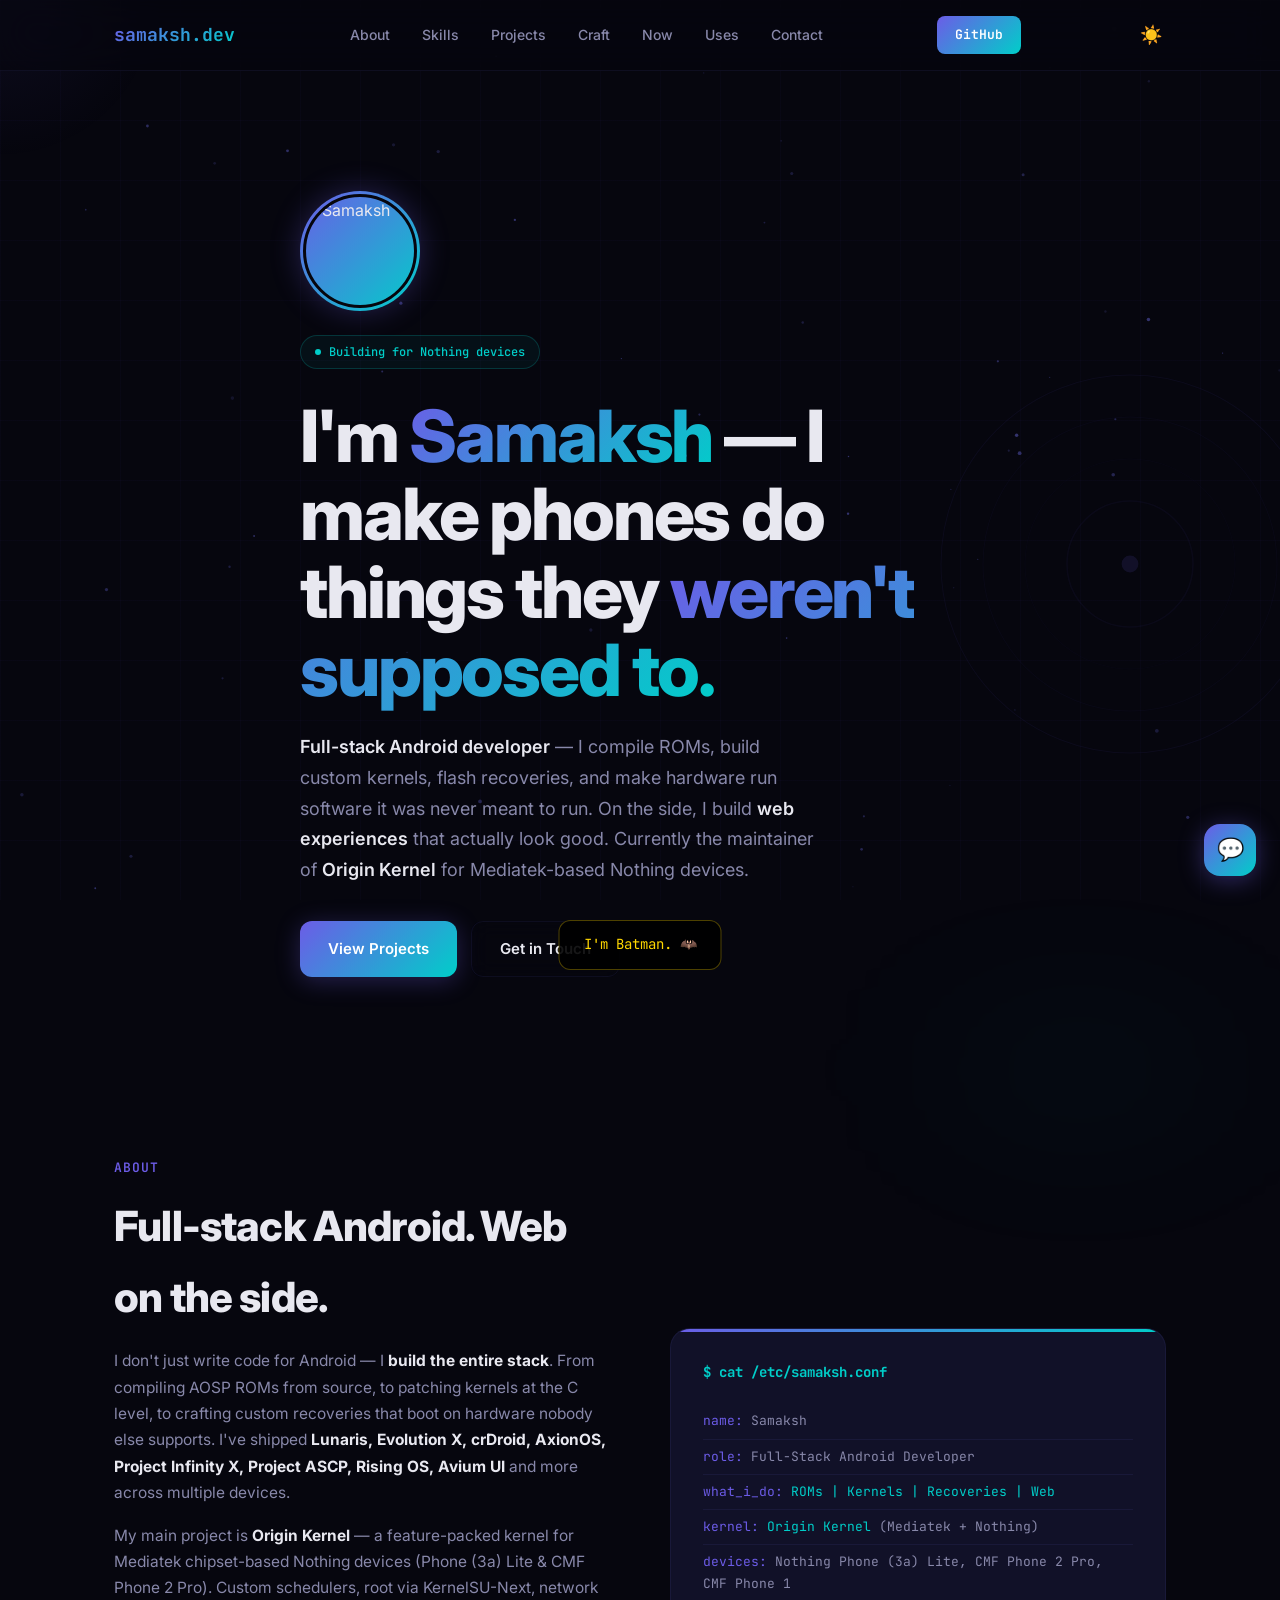
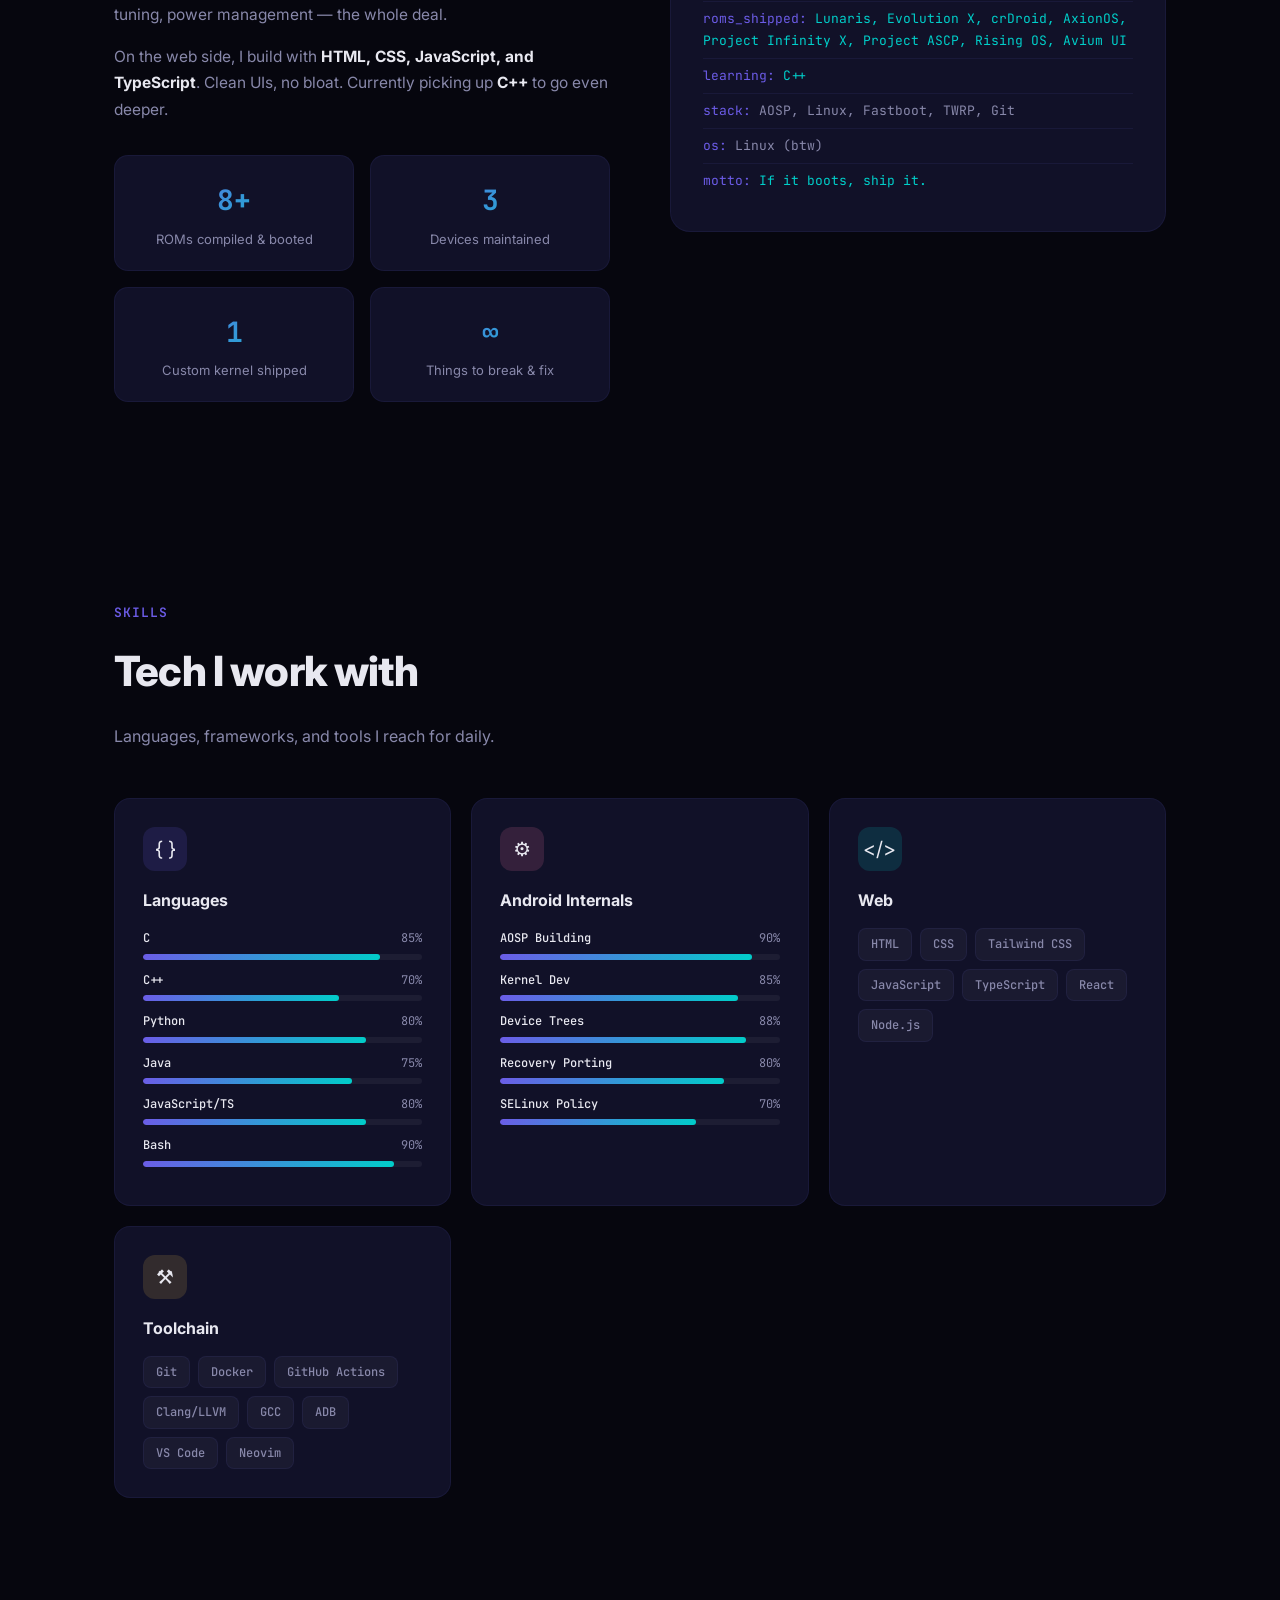
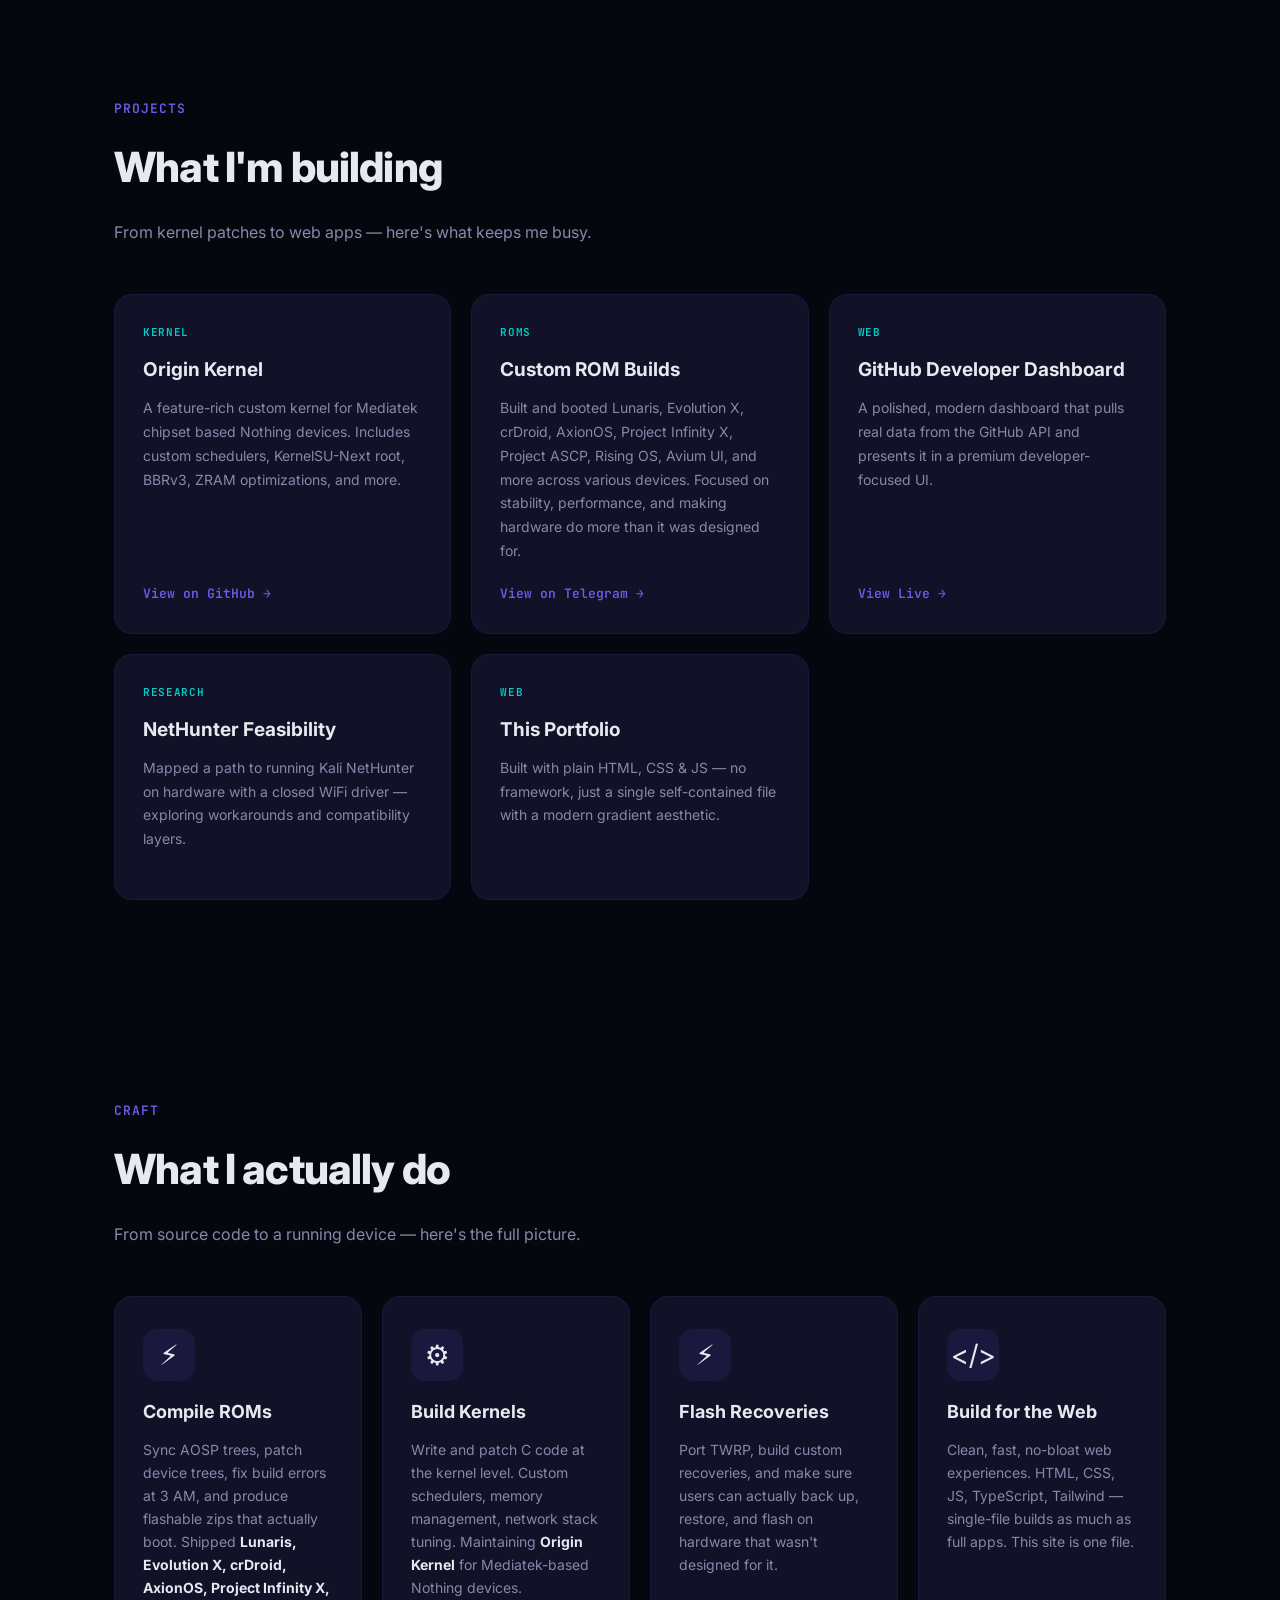
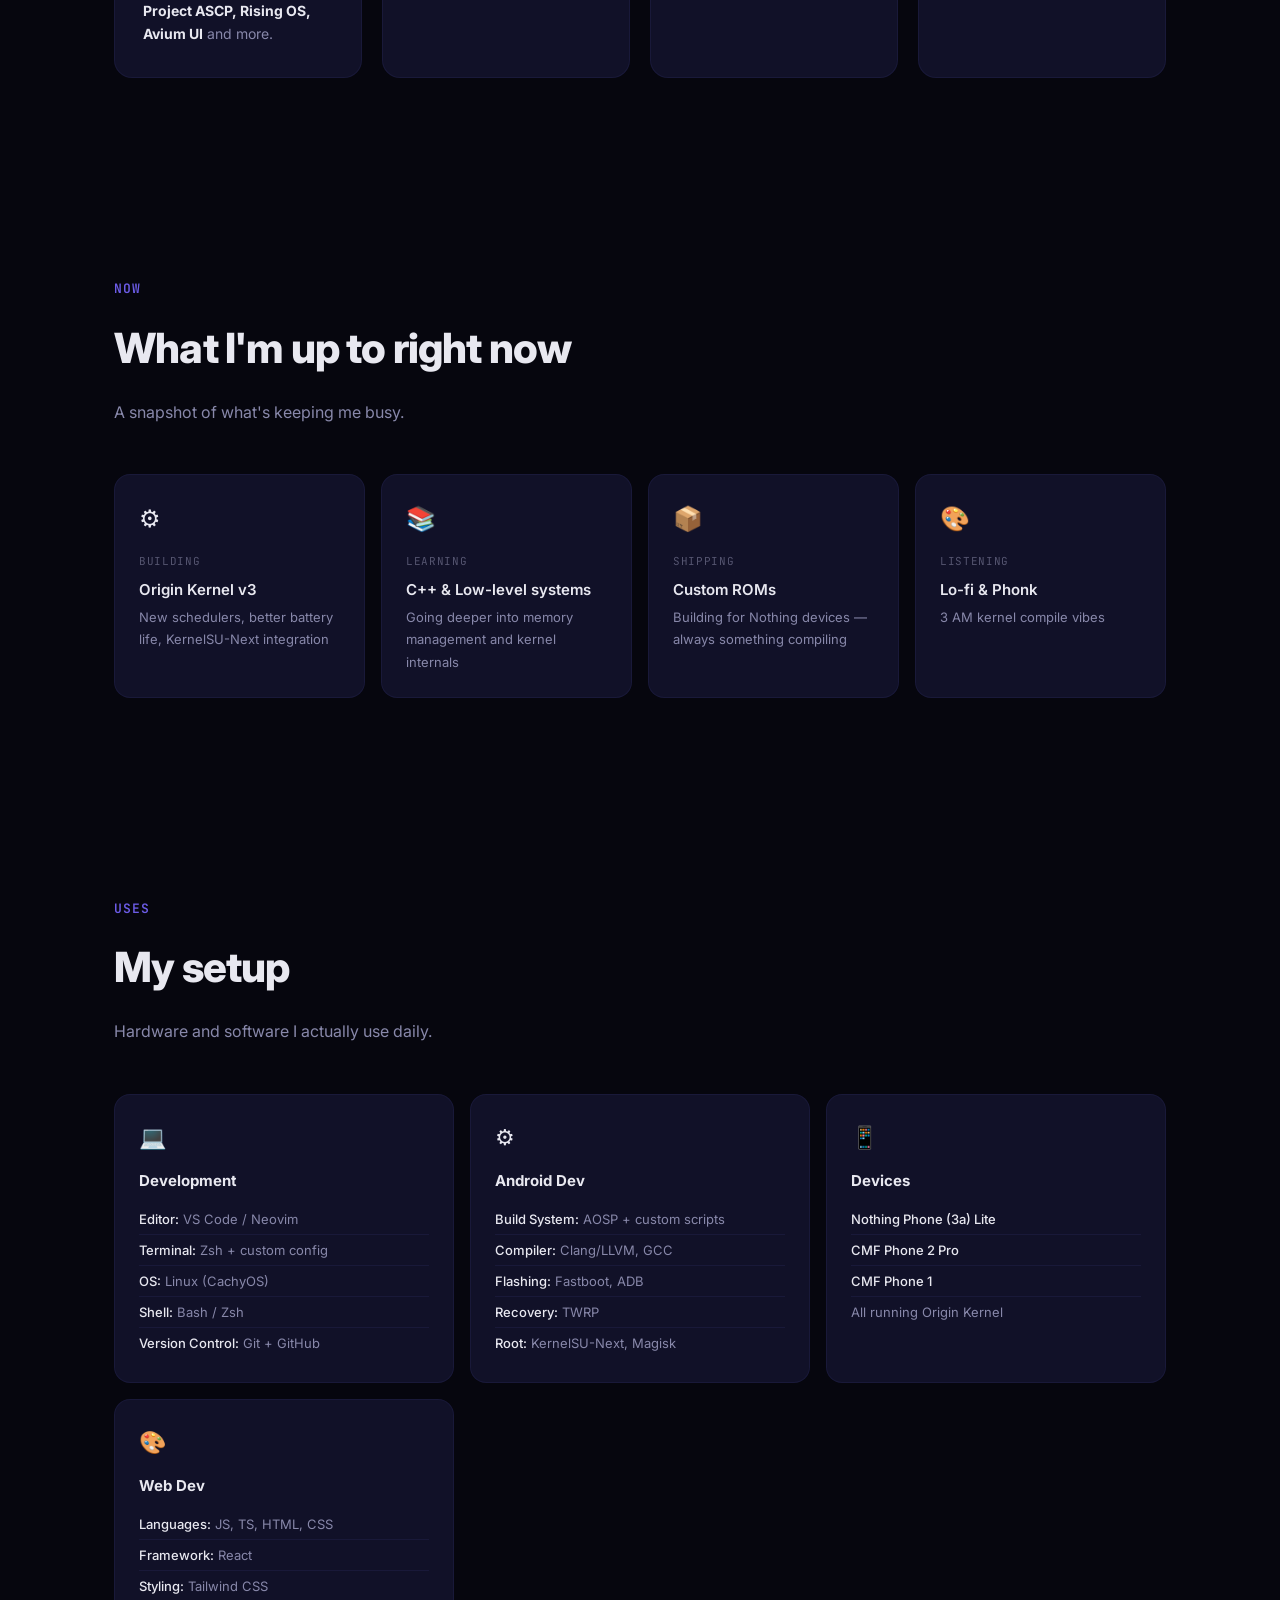
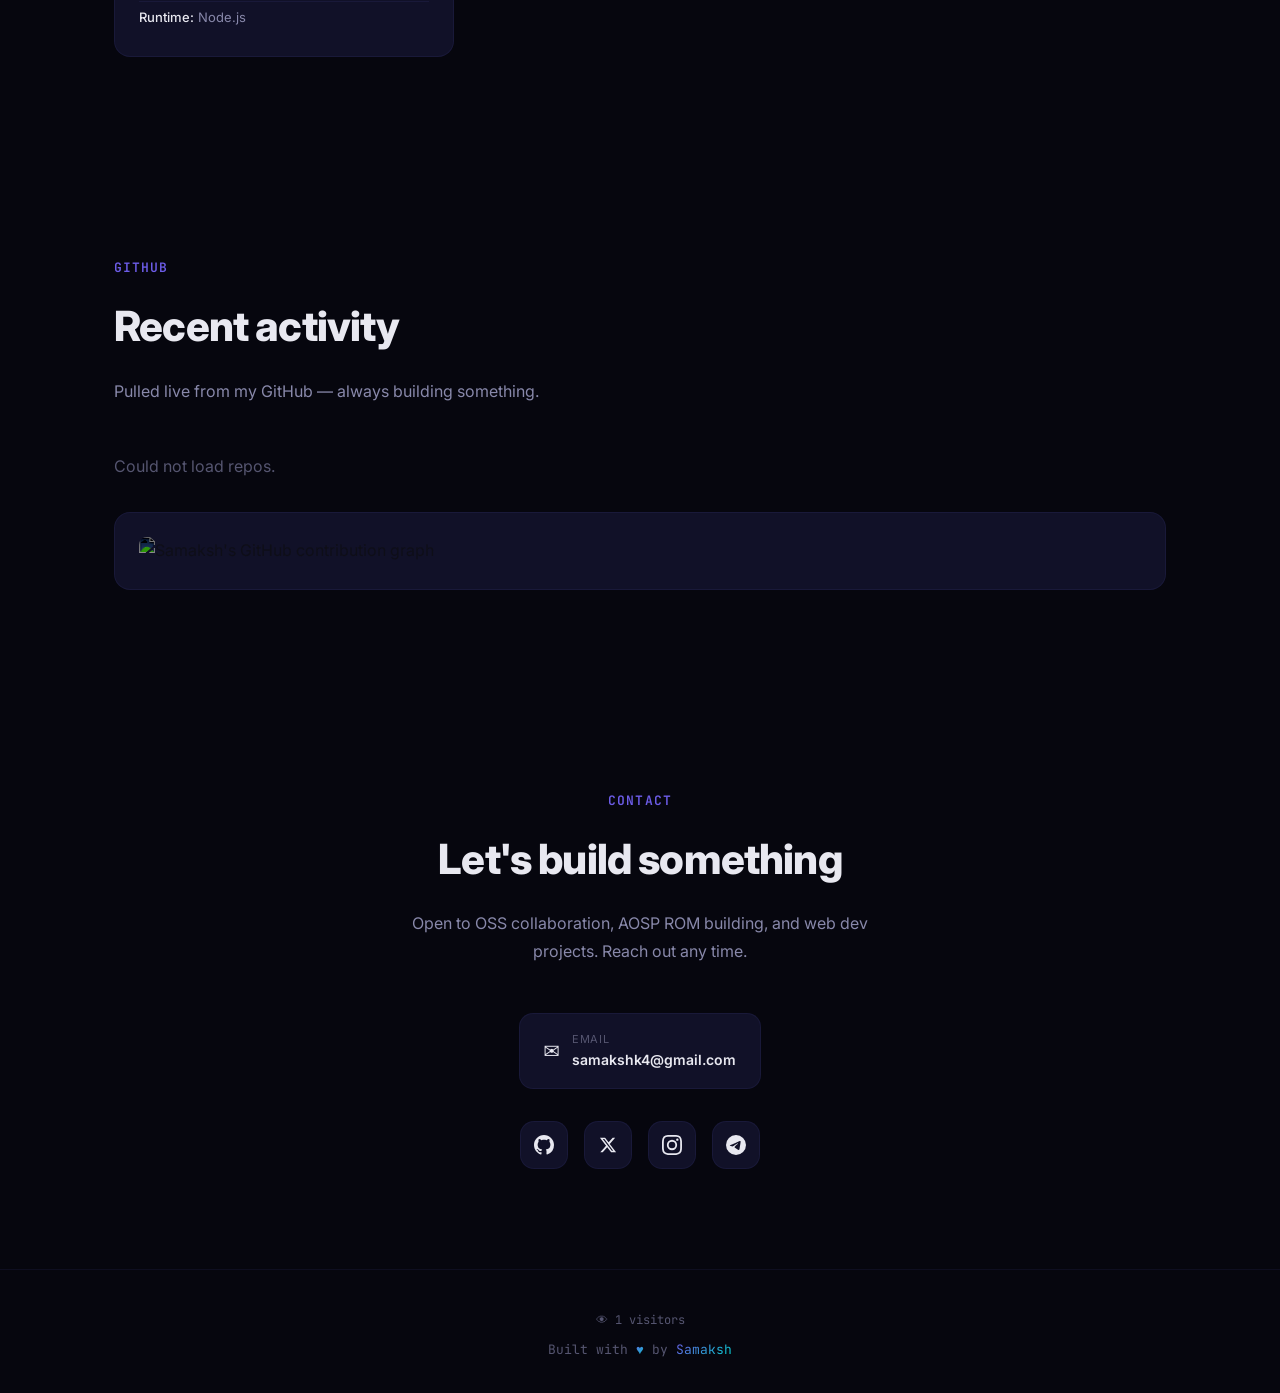
==== index.html @ 04c3b670 "feat: rebuild portfolio from scratch with modern design and 20+ features" ====
<!DOCTYPE html>
<html lang="en">
<head>
<meta charset="UTF-8">
<meta name="viewport" content="width=device-width, initial-scale=1.0">
<title>Samaksh — Developer</title>
<meta name="description" content="Samaksh — Full-stack Android developer and web developer. Building custom kernels, ROMs, recoveries, and modern web experiences.">
<link rel="icon" href="https://avatars.githubusercontent.com/u/108800886?v=4" type="image/png">
<meta property="og:title" content="Samaksh — Full-Stack Android Developer">
<meta property="og:description" content="Building custom kernels, ROMs, recoveries, and web experiences. Maintainer of Origin Kernel for Nothing devices.">
<meta property="og:image" content="https://avatars.githubusercontent.com/u/108800886?v=4">
<meta property="og:url" content="https://samaksh.dev">
<meta property="og:type" content="website">
<meta name="twitter:card" content="summary_large_image">
<meta name="twitter:creator" content="@samakshk4">
<script type="application/ld+json">
{
  "@context": "https://schema.org",
  "@type": "Person",
  "name": "Samaksh",
  "url": "https://samaksh.dev",
  "image": "https://avatars.githubusercontent.com/u/108800886?v=4",
  "sameAs": ["https://github.com/samakshkambxj", "https://x.com/samakshk4", "https://instagram.com/_absolutely.samaksh"],
  "jobTitle": "Full-Stack Android Developer",
  "description": "Android kernel and ROM developer, web developer. Maintainer of Origin Kernel for Nothing devices."
}
</script>
<link rel="preconnect" href="https://fonts.googleapis.com">
<link rel="preconnect" href="https://fonts.gstatic.com" crossorigin>
<link href="https://fonts.googleapis.com/css2?family=Inter:wght@400;500;600;700;800&family=JetBrains+Mono:wght@400;500;600&display=swap" rel="stylesheet">
<style>
  :root {
    --bg: #06060e;
    --bg-2: #0c0c1a;
    --surface: #111128;
    --surface-2: #161636;
    --border: rgba(120, 120, 255, 0.08);
    --text: #e8e8f0;
    --text-dim: #8888aa;
    --muted: #555570;
    --accent-1: #6c5ce7;
    --accent-2: #00cec9;
    --accent-3: #fd79a8;
    --gradient: linear-gradient(135deg, #6c5ce7, #00cec9);
    --gradient-2: linear-gradient(135deg, #fd79a8, #6c5ce7);
    --glow: rgba(108, 92, 231, 0.15);
    --font-sans: 'Inter', system-ui, -apple-system, sans-serif;
    --font-mono: 'JetBrains Mono', ui-monospace, monospace;
    --maxw: 1100px;
    --pad: 24px;
  }

  * { box-sizing: border-box; margin: 0; padding: 0; }
  html { scroll-behavior: smooth; }
  body {
    background: var(--bg);
    color: var(--text);
    font-family: var(--font-sans);
    line-height: 1.7;
    -webkit-font-smoothing: antialiased;
    overflow-x: hidden;
  }
  a { color: inherit; text-decoration: none; }
  ::selection { background: var(--accent-1); color: #fff; }
  img { max-width: 100%; display: block; }

  .container { max-width: var(--maxw); margin: 0 auto; padding: 0 var(--pad); }

  /* ===== GRID BACKGROUND ===== */
  .grid-bg {
    position: fixed; inset: 0; z-index: -1; pointer-events: none;
    background-image:
      linear-gradient(rgba(108, 92, 231, 0.03) 1px, transparent 1px),
      linear-gradient(90deg, rgba(108, 92, 231, 0.03) 1px, transparent 1px);
    background-size: 60px 60px;
  }
  .glow-orb {
    position: fixed; width: 600px; height: 60px; border-radius: 50%;
    background: radial-gradient(circle, var(--glow), transparent 70%);
    pointer-events: none; z-index: -1; filter: blur(80px);
  }
  .glow-orb-1 { top: -200px; left: -100px; }
  .glow-orb-2 { bottom: -200px; right: -100px; background: radial-gradient(circle, rgba(0,206,201,0.1), transparent 70%); }

  /* ===== NAV ===== */
  header {
    position: sticky; top: 0; z-index: 100;
    backdrop-filter: blur(20px) saturate(1.5);
    background: rgba(6, 6, 14, 0.7);
    border-bottom: 1px solid var(--border);
  }
  .nav {
    display: flex; align-items: center; justify-content: space-between;
    max-width: var(--maxw); margin: 0 auto; padding: 16px var(--pad);
  }
  .nav-logo {
    font-family: var(--font-mono); font-weight: 700; font-size: 18px;
    background: var(--gradient); -webkit-background-clip: text; -webkit-text-fill-color: transparent;
  }
  .nav-links { display: flex; gap: 32px; list-style: none; }
  .nav-links a {
    font-size: 14px; font-weight: 500; color: var(--text-dim);
    transition: color 0.2s; position: relative;
  }
  .nav-links a::after {
    content: ''; position: absolute; bottom: -4px; left: 0; width: 0; height: 2px;
    background: var(--gradient); transition: width 0.3s; border-radius: 1px;
  }
  .nav-links a:hover { color: var(--text); }
  .nav-links a:hover::after { width: 100%; }
  .nav-cta {
    font-family: var(--font-mono); font-size: 13px; font-weight: 600;
    padding: 8px 18px; border-radius: 8px;
    background: var(--gradient); color: #fff;
    transition: transform 0.2s, box-shadow 0.2s;
  }
  .nav-cta:hover { transform: translateY(-1px); box-shadow: 0 4px 20px var(--glow); }

  .hamburger { display: none; background: none; border: none; cursor: pointer; padding: 4px; }
  .hamburger span { display: block; width: 22px; height: 2px; background: var(--text); margin: 5px 0; border-radius: 2px; transition: 0.3s; }

  /* ===== HERO ===== */
  .hero {
    min-height: 100vh; display: flex; align-items: center;
    padding: 120px 0 80px; position: relative;
  }
  .hero-content { max-width: 680px; }
  .hero-avatar {
    width: 120px; height: 120px; border-radius: 50%; margin-bottom: 24px;
    padding: 3px; background: var(--gradient);
    box-shadow: 0 0 30px rgba(108, 92, 231, 0.3);
    position: relative; cursor: pointer; display: block;
    transition: transform 0.3s, box-shadow 0.3s;
  }
  .hero-avatar:hover {
    transform: scale(1.08);
    box-shadow: 0 0 50px rgba(108, 92, 231, 0.5);
  }
  .hero-avatar img {
    width: 100%; height: 100%; border-radius: 50%; object-fit: cover;
    border: 3px solid var(--bg); display: block;
  }
  .hero-avatar .avatar-overlay {
    position: absolute; inset: 3px; border-radius: 50%;
    background: rgba(108, 92, 231, 0.6); opacity: 0;
    display: flex; align-items: center; justify-content: center;
    transition: opacity 0.3s; font-size: 28px; color: #fff;
  }
  .hero-avatar:hover .avatar-overlay { opacity: 1; }
  .hero-badge {
    display: inline-flex; align-items: center; gap: 8px;
    font-family: var(--font-mono); font-size: 12px; font-weight: 500;
    color: var(--accent-2); padding: 6px 14px; border-radius: 20px;
    border: 1px solid rgba(0, 206, 201, 0.2); background: rgba(0, 206, 201, 0.05);
    margin-bottom: 28px;
  }
  .hero-badge .dot { width: 6px; height: 6px; border-radius: 50%; background: var(--accent-2); animation: pulse 2s infinite; }
  @keyframes pulse { 0%, 100% { opacity: 1; } 50% { opacity: 0.4; } }

  .hero h1 {
    font-size: clamp(2.8rem, 6vw, 4.5rem); font-weight: 800;
    line-height: 1.08; letter-spacing: -0.03em; margin-bottom: 24px;
  }
  .hero h1 .gradient-text {
    background: var(--gradient); -webkit-background-clip: text; -webkit-text-fill-color: transparent;
  }
  .hero-desc {
    font-size: 18px; color: var(--text-dim); max-width: 520px;
    margin-bottom: 36px; line-height: 1.7;
  }
  .hero-desc strong { color: var(--text); font-weight: 600; }
  .hero-actions { display: flex; gap: 14px; flex-wrap: wrap; }
  .btn {
    display: inline-flex; align-items: center; gap: 8px;
    padding: 14px 28px; border-radius: 12px; font-size: 15px; font-weight: 600;
    transition: transform 0.2s, box-shadow 0.2s; cursor: pointer; border: none;
  }
  .btn-primary {
    background: var(--gradient); color: #fff;
    box-shadow: 0 4px 24px rgba(108, 92, 231, 0.3);
  }
  .btn-primary:hover { transform: translateY(-2px); box-shadow: 0 8px 32px rgba(108, 92, 231, 0.4); }
  .btn-outline {
    background: transparent; color: var(--text);
    border: 1px solid var(--border); backdrop-filter: blur(10px);
  }
  .btn-outline:hover { border-color: var(--accent-1); background: rgba(108, 92, 231, 0.05); }

  .hero-visual {
    position: absolute; right: -60px; top: 50%; transform: translateY(-50%);
    width: 420px; height: 420px; opacity: 0.12; pointer-events: none;
  }
  .hero-visual svg { width: 100%; height: 100%; }

  /* ===== SECTION STYLES ===== */
  section { padding: 100px 0; }
  .section-label {
    font-family: var(--font-mono); font-size: 13px; font-weight: 600;
    color: var(--accent-1); letter-spacing: 0.08em; text-transform: uppercase;
    margin-bottom: 12px;
  }
  .section-title {
    font-size: clamp(1.8rem, 3.5vw, 2.6rem); font-weight: 800;
    letter-spacing: -0.02em; margin-bottom: 16px;
  }
  .section-desc { color: var(--text-dim); font-size: 16px; max-width: 520px; margin-bottom: 48px; }

  /* ===== ABOUT ===== */
  .about-grid { display: grid; grid-template-columns: 1fr 1fr; gap: 60px; align-items: center; }
  .about-text p { color: var(--text-dim); margin-bottom: 16px; font-size: 15.5px; }
  .about-text p strong { color: var(--text); }
  .about-stats { display: grid; grid-template-columns: 1fr 1fr; gap: 16px; margin-top: 32px; }
  .stat-card {
    background: var(--surface); border: 1px solid var(--border); border-radius: 14px;
    padding: 20px; text-align: center;
  }
  .stat-num {
    font-family: var(--font-mono); font-size: 28px; font-weight: 700;
    background: var(--gradient); -webkit-background-clip: text; -webkit-text-fill-color: transparent;
  }
  .stat-label { font-size: 13px; color: var(--text-dim); margin-top: 4px; }

  .about-card {
    background: var(--surface); border: 1px solid var(--border); border-radius: 20px;
    padding: 32px; position: relative; overflow: hidden;
  }
  .about-card::before {
    content: ''; position: absolute; top: 0; left: 0; right: 0; height: 3px;
    background: var(--gradient);
  }
  .about-card h3 {
    font-family: var(--font-mono); font-size: 14px; color: var(--accent-2);
    margin-bottom: 20px;
  }
  .about-card .terminal-line {
    font-family: var(--font-mono); font-size: 13px; color: var(--text-dim);
    padding: 6px 0; border-bottom: 1px solid var(--border);
  }
  .about-card .terminal-line:last-child { border-bottom: none; }
  .about-card .terminal-line .prompt { color: var(--accent-1); }
  .about-card .terminal-line .val { color: var(--accent-2); }

  /* ===== SKILLS ===== */
  .skills-grid { display: grid; grid-template-columns: repeat(auto-fit, minmax(280px, 1fr)); gap: 20px; }
  .skill-category {
    background: var(--surface); border: 1px solid var(--border); border-radius: 16px;
    padding: 28px; transition: border-color 0.3s, transform 0.3s;
  }
  .skill-category:hover { border-color: rgba(108, 92, 231, 0.3); transform: translateY(-4px); }
  .skill-cat-icon {
    width: 44px; height: 44px; border-radius: 12px; display: flex; align-items: center; justify-content: center;
    font-size: 20px; margin-bottom: 16px;
  }
  .skill-cat-icon.lang { background: rgba(108, 92, 231, 0.15); }
  .skill-cat-icon.web { background: rgba(0, 206, 201, 0.15); }
  .skill-cat-icon.sys { background: rgba(253, 121, 168, 0.15); }
  .skill-cat-icon.tools { background: rgba(242, 193, 78, 0.15); }
  .skill-category h3 { font-size: 16px; font-weight: 700; margin-bottom: 14px; }
  .skill-tags { display: flex; flex-wrap: wrap; gap: 8px; }
  .skill-tag {
    font-family: var(--font-mono); font-size: 12px; font-weight: 500;
    padding: 5px 12px; border-radius: 8px;
    background: rgba(255,255,255,0.04); border: 1px solid var(--border);
    color: var(--text-dim); transition: 0.2s;
  }
  .skill-tag:hover { border-color: var(--accent-1); color: var(--text); }

  /* ===== PROJECTS ===== */
  .projects-grid { display: grid; grid-template-columns: repeat(auto-fit, minmax(320px, 1fr)); gap: 20px; }
  .project-card {
    background: var(--surface); border: 1px solid var(--border); border-radius: 18px;
    padding: 28px; display: flex; flex-direction: column;
    transition: border-color 0.3s, transform 0.3s, box-shadow 0.3s;
    position: relative; overflow: hidden;
  }
  .project-card:hover {
    border-color: rgba(108, 92, 231, 0.4);
    transform: translateY(-6px);
    box-shadow: 0 20px 60px rgba(108, 92, 231, 0.1);
  }
  .project-card::after {
    content: ''; position: absolute; top: 0; left: 0; right: 0; height: 2px;
    background: var(--gradient); opacity: 0; transition: opacity 0.3s;
  }
  .project-card:hover::after { opacity: 1; }
  .project-tag {
    font-family: var(--font-mono); font-size: 11px; font-weight: 600;
    text-transform: uppercase; letter-spacing: 0.06em;
    color: var(--accent-2); margin-bottom: 12px;
  }
  .project-card h3 { font-size: 19px; font-weight: 700; margin-bottom: 10px; }
  .project-card p { color: var(--text-dim); font-size: 14px; flex: 1; margin-bottom: 20px; }
  .project-link {
    font-family: var(--font-mono); font-size: 13px; font-weight: 600;
    color: var(--accent-1); display: inline-flex; align-items: center; gap: 6px;
    transition: gap 0.2s;
  }
  .project-link:hover { gap: 10px; }

  /* ===== CRAFT ===== */
  .craft-grid { display: grid; grid-template-columns: repeat(auto-fit, minmax(240px, 1fr)); gap: 20px; }
  .craft-card {
    background: var(--surface); border: 1px solid var(--border); border-radius: 18px;
    padding: 32px 28px; transition: border-color 0.3s, transform 0.3s, box-shadow 0.3s;
    position: relative; overflow: hidden;
  }
  .craft-card:hover {
    border-color: rgba(108, 92, 231, 0.4);
    transform: translateY(-6px);
    box-shadow: 0 20px 60px rgba(108, 92, 231, 0.08);
  }
  .craft-card::before {
    content: ''; position: absolute; top: 0; left: 0; right: 0; height: 2px;
    background: var(--gradient); opacity: 0; transition: opacity 0.3s;
  }
  .craft-card:hover::before { opacity: 1; }
  .craft-icon {
    font-size: 28px; margin-bottom: 16px; display: inline-block;
    width: 52px; height: 52px; line-height: 52px; text-align: center;
    border-radius: 14px; background: rgba(108, 92, 231, 0.1);
  }
  .craft-card h3 { font-size: 18px; font-weight: 700; margin-bottom: 10px; }
  .craft-card p { color: var(--text-dim); font-size: 14px; line-height: 1.65; }
  .craft-card p strong { color: var(--text); }

  /* ===== STATUS ===== */
  .status-terminal {
    background: var(--surface); border: 1px solid var(--border); border-radius: 16px;
    overflow: hidden; max-width: 700px;
  }
  .status-header {
    display: flex; align-items: center; gap: 8px;
    padding: 14px 20px; border-bottom: 1px solid var(--border);
    font-family: var(--font-mono); font-size: 13px; color: var(--muted);
  }
  .status-dot { width: 10px; height: 10px; border-radius: 50%; }
  .status-dot.r { background: #ff5f57; }
  .status-dot.y { background: #febc2e; }
  .status-dot.g { background: #28c840; }
  .status-body { padding: 8px 20px 16px; }
  .status-row {
    display: grid; grid-template-columns: 70px 1fr; gap: 16px;
    padding: 10px 0; border-bottom: 1px dashed var(--border); align-items: baseline;
  }
  .status-row:last-child { border-bottom: none; }
  .status-badge {
    font-family: var(--font-mono); font-size: 12px; font-weight: 700;
    padding: 3px 8px; border-radius: 6px; text-align: center;
  }
  .status-badge.ok { background: rgba(0, 206, 201, 0.12); color: var(--accent-2); }
  .status-badge.warn { background: rgba(242, 193, 78, 0.12); color: #f2c14e; }
  .status-text { font-size: 14px; color: var(--text-dim); }
  .status-text strong { color: var(--text); font-weight: 600; }

  /* ===== CONTACT ===== */
  .contact-wrapper { text-align: center; max-width: 560px; margin: 0 auto; }
  .contact-wrapper .section-desc { margin-left: auto; margin-right: auto; }
  .contact-links { display: flex; justify-content: center; gap: 12px; flex-wrap: wrap; margin-bottom: 32px; }
  .contact-card {
    display: flex; align-items: center; gap: 12px;
    background: var(--surface); border: 1px solid var(--border); border-radius: 14px;
    padding: 16px 24px; transition: border-color 0.3s, transform 0.2s;
  }
  .contact-card:hover { border-color: var(--accent-1); transform: translateY(-2px); }
  .contact-icon { font-size: 20px; }
  .contact-info { text-align: left; }
  .contact-info .label { font-size: 11px; color: var(--muted); text-transform: uppercase; letter-spacing: 0.05em; }
  .contact-info .value { font-size: 14px; font-weight: 600; }

  .social-row { display: flex; justify-content: center; gap: 16px; }
  .social-link {
    width: 48px; height: 48px; border-radius: 14px;
    background: var(--surface); border: 1px solid var(--border);
    display: flex; align-items: center; justify-content: center;
    font-size: 20px; transition: 0.3s;
  }
  .social-link:hover { border-color: var(--accent-1); background: var(--surface-2); transform: translateY(-3px); }

  /* ===== FOOTER ===== */
  footer {
    padding: 32px 0; text-align: center;
    font-family: var(--font-mono); font-size: 13px; color: var(--muted);
    border-top: 1px solid var(--border);
  }
  footer .gradient-text {
    background: var(--gradient); -webkit-background-clip: text; -webkit-text-fill-color: transparent;
  }

  /* ===== SCROLL PROGRESS BAR ===== */
  .scroll-progress {
    position: fixed; top: 0; left: 0; height: 3px; z-index: 200;
    background: var(--gradient); width: 0%; transition: width 0.1s;
  }

  /* ===== CURSOR GLOW ===== */
  .cursor-glow {
    position: fixed; width: 320px; height: 320px; border-radius: 50%;
    background: radial-gradient(circle, rgba(108,92,231,0.08), transparent 70%);
    pointer-events: none; z-index: 0; transform: translate(-50%, -50%);
    transition: left 0.15s ease-out, top 0.15s ease-out;
  }

  /* ===== TYPING ANIMATION ===== */
  .typing-wrap { display: inline; }
  .typing-cursor {
    display: inline-block; width: 3px; height: 0.85em;
    background: var(--accent-1); margin-left: 4px;
    vertical-align: text-bottom; animation: blink-cursor 0.8s step-end infinite;
  }
  @keyframes blink-cursor { 50% { opacity: 0; } }

  /* ===== ANIMATED SKILL BARS ===== */
  .skill-bar-wrap { margin-top: 12px; }
  .skill-bar-item { margin-bottom: 10px; }
  .skill-bar-label {
    display: flex; justify-content: space-between; align-items: center;
    font-family: var(--font-mono); font-size: 12px; margin-bottom: 5px;
  }
  .skill-bar-label span:first-child { color: var(--text); font-weight: 500; }
  .skill-bar-label span:last-child { color: var(--text-dim); }
  .skill-bar-track {
    height: 6px; background: rgba(255,255,255,0.05); border-radius: 3px; overflow: hidden;
  }
  .skill-bar-fill {
    height: 100%; border-radius: 3px; width: 0;
    background: var(--gradient); transition: width 1.2s cubic-bezier(0.25, 0.46, 0.45, 0.94);
  }

  /* ===== GITHUB ACTIVITY ===== */
  .gh-grid {
    display: grid; grid-template-columns: repeat(auto-fit, minmax(280px, 1fr)); gap: 16px;
  }
  .gh-repo {
    background: var(--surface); border: 1px solid var(--border); border-radius: 14px;
    padding: 20px; transition: border-color 0.3s, transform 0.2s;
  }
  .gh-repo:hover { border-color: rgba(108, 92, 231, 0.4); transform: translateY(-3px); }
  .gh-repo-name {
    font-family: var(--font-mono); font-size: 15px; font-weight: 600;
    color: var(--accent-2); margin-bottom: 6px;
  }
  .gh-repo-desc { font-size: 13px; color: var(--text-dim); margin-bottom: 12px; min-height: 36px; }
  .gh-repo-meta {
    display: flex; gap: 16px; font-family: var(--font-mono); font-size: 11px; color: var(--muted);
  }
  .gh-repo-meta .lang-dot {
    width: 8px; height: 8px; border-radius: 50%; display: inline-block; margin-right: 4px;
    vertical-align: middle;
  }

  /* ===== NOW SECTION ===== */
  .now-grid { display: grid; grid-template-columns: repeat(auto-fit, minmax(240px, 1fr)); gap: 16px; }
  .now-card {
    background: var(--surface); border: 1px solid var(--border); border-radius: 16px;
    padding: 24px; transition: border-color 0.3s;
  }
  .now-card:hover { border-color: rgba(108, 92, 231, 0.3); }
  .now-icon { font-size: 24px; margin-bottom: 12px; }
  .now-label {
    font-family: var(--font-mono); font-size: 11px; color: var(--muted);
    text-transform: uppercase; letter-spacing: 0.06em; margin-bottom: 6px;
  }
  .now-value { font-size: 15px; font-weight: 600; color: var(--text); }
  .now-sub { font-size: 13px; color: var(--text-dim); margin-top: 4px; }

  /* ===== USES SECTION ===== */
  .uses-grid { display: grid; grid-template-columns: repeat(auto-fit, minmax(260px, 1fr)); gap: 16px; }
  .uses-card {
    background: var(--surface); border: 1px solid var(--border); border-radius: 16px;
    padding: 24px; transition: border-color 0.3s, transform 0.2s;
  }
  .uses-card:hover { border-color: rgba(108, 92, 231, 0.3); transform: translateY(-3px); }
  .uses-icon { font-size: 22px; margin-bottom: 12px; }
  .uses-card h3 { font-size: 15px; font-weight: 700; margin-bottom: 10px; }
  .uses-list { list-style: none; padding: 0; }
  .uses-list li {
    font-size: 13px; color: var(--text-dim); padding: 4px 0;
    border-bottom: 1px solid var(--border);
  }
  .uses-list li:last-child { border-bottom: none; }
  .uses-list li strong { color: var(--text); font-weight: 500; }

  /* ===== BATMAN MODE ===== */
  body.batman-mode {
    --bg: #000000; --surface: #0a0a0a; --surface-2: #111;
    --border: rgba(255, 215, 0, 0.15); --accent-1: #ffd700; --accent-2: #ffd700;
    --gradient: linear-gradient(135deg, #ffd700, #ff8c00);
  }
  body.batman-mode .grid-bg {
    background-image:
      linear-gradient(rgba(255, 215, 0, 0.03) 1px, transparent 1px),
      linear-gradient(90deg, rgba(255, 215, 0, 0.03) 1px, transparent 1px);
  }
  .batman-toast {
    position: fixed; bottom: 30px; left: 50%; transform: translateX(-50%) translateY(100px);
    font-family: var(--font-mono); font-size: 14px; color: #ffd700;
    background: rgba(0,0,0,0.9); border: 1px solid rgba(255,215,0,0.3);
    padding: 12px 24px; border-radius: 12px; z-index: 300;
    transition: transform 0.4s ease; pointer-events: none;
  }
  .batman-toast.show { transform: translateX(-50%) translateY(0); }

  /* ===== PAGE TRANSITION ===== */
  body { opacity: 0; transition: opacity 0.5s ease; }
  body.loaded { opacity: 1; }

  /* ===== BACK TO TOP ===== */
  .back-to-top {
    position: fixed; bottom: 90px; right: 24px; z-index: 100;
    width: 44px; height: 44px; border-radius: 12px;
    background: var(--surface); border: 1px solid var(--border);
    color: var(--text); font-size: 18px; cursor: pointer;
    display: flex; align-items: center; justify-content: center;
    opacity: 0; transform: translateY(20px);
    transition: opacity 0.3s, transform 0.3s, border-color 0.3s;
    pointer-events: none;
  }
  .back-to-top.visible { opacity: 1; transform: none; pointer-events: auto; }
  .back-to-top:hover { border-color: var(--accent-1); }

  /* ===== FLOATING ACTION BUTTON ===== */
  .fab {
    position: fixed; bottom: 24px; right: 24px; z-index: 100;
    width: 52px; height: 52px; border-radius: 16px;
    background: var(--gradient); border: none; color: #fff;
    font-size: 22px; cursor: pointer;
    display: flex; align-items: center; justify-content: center;
    box-shadow: 0 4px 24px rgba(108, 92, 231, 0.4);
    transition: transform 0.3s, box-shadow 0.3s;
  }
  .fab:hover { transform: scale(1.1); box-shadow: 0 8px 32px rgba(108, 92, 231, 0.5); }
  .fab-menu {
    position: fixed; bottom: 88px; right: 24px; z-index: 99;
    display: flex; flex-direction: column; gap: 10px;
    opacity: 0; transform: translateY(20px) scale(0.9);
    pointer-events: none; transition: opacity 0.3s, transform 0.3s;
  }
  .fab-menu.open { opacity: 1; transform: none; pointer-events: auto; }
  .fab-menu a {
    width: 44px; height: 44px; border-radius: 12px;
    background: var(--surface); border: 1px solid var(--border);
    display: flex; align-items: center; justify-content: center;
    font-size: 18px; transition: border-color 0.2s, transform 0.2s;
  }
  .fab-menu a:hover { border-color: var(--accent-1); transform: scale(1.1); }

  /* ===== THEME TOGGLE ===== */
  .theme-toggle {
    background: none; border: none; cursor: pointer; padding: 4px;
    color: var(--text-dim); font-size: 18px; transition: color 0.2s;
    display: flex; align-items: center;
  }
  .theme-toggle:hover { color: var(--text); }

  /* ===== LIGHT MODE ===== */
  body.light {
    --bg: #f4f4f8;
    --bg-2: #eaeaf0;
    --surface: #ffffff;
    --surface-2: #f0f0f6;
    --border: rgba(100, 100, 180, 0.12);
    --text: #1a1a2e;
    --text-dim: #5a5a7a;
    --muted: #8888aa;
    --glow: rgba(108, 92, 231, 0.08);
  }
  body.light header { background: rgba(244, 244, 248, 0.8); }
  body.light .grid-bg {
    background-image:
      linear-gradient(rgba(108, 92, 231, 0.04) 1px, transparent 1px),
      linear-gradient(90deg, rgba(108, 92, 231, 0.04) 1px, transparent 1px);
  }
  body.light .hero-avatar { border-color: var(--bg); }
  body.light .hero-avatar img { border-color: var(--bg); }

  /* ===== KEYBOARD HINTS ===== */
  .kbd-hints {
    position: fixed; inset: 0; z-index: 500;
    background: rgba(6, 6, 14, 0.85); backdrop-filter: blur(12px);
    display: flex; align-items: center; justify-content: center;
    opacity: 0; pointer-events: none; transition: opacity 0.3s;
  }
  .kbd-hints.open { opacity: 1; pointer-events: auto; }
  .kbd-box {
    background: var(--surface); border: 1px solid var(--border); border-radius: 20px;
    padding: 32px 40px; max-width: 420px; width: 90%;
  }
  .kbd-box h3 { font-family: var(--font-mono); font-size: 16px; margin-bottom: 20px; text-align: center; }
  .kbd-row { display: flex; justify-content: space-between; align-items: center; padding: 8px 0; border-bottom: 1px solid var(--border); }
  .kbd-row:last-child { border-bottom: none; }
  .kbd-row span { font-size: 14px; color: var(--text-dim); }
  kbd {
    font-family: var(--font-mono); font-size: 12px; font-weight: 600;
    padding: 3px 8px; border-radius: 6px;
    background: var(--bg); border: 1px solid var(--border);
    color: var(--text);
  }

  /* ===== VISITOR COUNTER ===== */
  .visitor-count {
    font-family: var(--font-mono); font-size: 12px; color: var(--muted);
    text-align: center; padding: 8px 0;
  }

  /* ===== PARTICLES ===== */
  .particles-canvas {
    position: fixed; inset: 0; z-index: -1; pointer-events: none;
  }

  /* ===== CONTRIBUTION GRAPH ===== */
  .contrib-wrapper {
    background: var(--surface); border: 1px solid var(--border); border-radius: 16px;
    padding: 24px; overflow-x: auto; margin-top: 32px;
  }
  .contrib-wrapper img { width: 100%; min-width: 600px; height: auto; border-radius: 8px; filter: invert(1) hue-rotate(180deg) brightness(1.1) contrast(1.1); }
  body.light .contrib-wrapper img { filter: none; }

  /* ===== 404 PAGE ===== */
  .page-404 {
    display: none; min-height: 100vh; align-items: center; justify-content: center;
    text-align: center; flex-direction: column; gap: 16px;
  }
  .page-404.active { display: flex; }
  .page-404 h1 {
    font-size: clamp(6rem, 15vw, 12rem); font-weight: 800;
    background: var(--gradient); -webkit-background-clip: text; -webkit-text-fill-color: transparent;
    line-height: 1;
  }
  .page-404 p { font-size: 18px; color: var(--text-dim); margin-bottom: 24px; }

  /* ===== SCROLL ANIMATIONS ===== */
  .reveal {
    opacity: 0; transform: translateY(30px);
    transition: opacity 0.7s ease, transform 0.7s ease;
  }
  .reveal.visible { opacity: 1; transform: none; }
  .reveal-delay-1 { transition-delay: 0.1s; }
  .reveal-delay-2 { transition-delay: 0.2s; }
  .reveal-delay-3 { transition-delay: 0.3s; }

  /* ===== RESPONSIVE ===== */
  @media (max-width: 768px) {
    :root { --pad: 20px; }
    .nav-links { display: none; }
    .hamburger { display: block; }
    .nav-links.open {
      display: flex; flex-direction: column;
      position: absolute; top: 100%; left: 0; right: 0;
      background: rgba(6, 6, 14, 0.95); backdrop-filter: blur(20px);
      padding: 24px; gap: 20px; border-bottom: 1px solid var(--border);
    }
    .about-grid { grid-template-columns: 1fr; gap: 32px; }
    .hero-visual { display: none; }
    .hero h1 { font-size: 2.4rem; }
    .projects-grid { grid-template-columns: 1fr; }
    .craft-grid { grid-template-columns: 1fr; }
    .now-grid { grid-template-columns: 1fr; }
    .uses-grid { grid-template-columns: 1fr; }
    .gh-grid { grid-template-columns: 1fr; }
    .contact-links { flex-direction: column; align-items: center; }
  }

  @media (prefers-reduced-motion: reduce) {
    .reveal { opacity: 1; transform: none; transition: none; }
    .hero-badge .dot { animation: none; }
    * { transition-duration: 0s !important; animation-duration: 0s !important; }
  }
</style>
</head>
<body>

<div class="scroll-progress" id="scrollProgress"></div>
<div class="cursor-glow" id="cursorGlow"></div>
<canvas class="particles-canvas" id="particlesCanvas"></canvas>
<div class="grid-bg"></div>
<div class="glow-orb glow-orb-1"></div>
<div class="glow-orb glow-orb-2"></div>
<div class="batman-toast" id="batmanToast">I'm Batman. 🦇</div>

<button class="back-to-top" id="backToTop" aria-label="Back to top">↑</button>
<button class="fab" id="fabBtn" aria-label="Quick links">💬</button>
<div class="fab-menu" id="fabMenu">
  <a href="mailto:samakshk4@gmail.com" title="Email">✉</a>
  <a href="https://t.me/itsonlyachannel" target="_blank" rel="noopener" title="Telegram">✈</a>
  <a href="https://x.com/samakshk4" target="_blank" rel="noopener" title="X">𝕏</a>
</div>

<div class="kbd-hints" id="kbdHints">
  <div class="kbd-box">
    <h3>Keyboard Shortcuts</h3>
    <div class="kbd-row"><span>Toggle theme</span><kbd>T</kbd></div>
    <div class="kbd-row"><span>Back to top</span><kbd>Home</kbd></div>
    <div class="kbd-row"><span>Show this help</span><kbd>?</kbd></div>
    <div class="kbd-row"><span>Close</span><kbd>Esc</kbd></div>
    <div class="kbd-row"><span>Batman mode</span><kbd>↑↑↓↓←→←→BA</kbd></div>
  </div>
</div>

<div class="page-404" id="page404">
  <h1>404</h1>
  <p>This page doesn't exist. Like a kernel panic, but less scary.</p>
  <a href="#" class="btn btn-primary" onclick="document.getElementById('page404').classList.remove('active'); return true;">Go Home</a>
</div>

<header>
  <nav class="nav">
    <a href="#" class="nav-logo">samaksh.dev</a>
    <ul class="nav-links" id="navLinks">
        <li><a href="#about">About</a></li>
        <li><a href="#skills">Skills</a></li>
        <li><a href="#projects">Projects</a></li>
        <li><a href="#craft">Craft</a></li>
        <li><a href="#now">Now</a></li>
        <li><a href="#uses">Uses</a></li>
        <li><a href="#contact">Contact</a></li>
    </ul>
    <a href="https://github.com/samakshkambxj" target="_blank" rel="noopener" class="nav-cta">GitHub</a>
    <button class="theme-toggle" id="themeToggle" aria-label="Toggle theme">☀️</button>
    <button class="hamburger" id="hamburger" aria-label="Menu">
      <span></span><span></span><span></span>
    </button>
  </nav>
</header>

<main>
  <!-- HERO -->
  <section class="hero">
    <div class="container">
      <div class="hero-content">
        <a href="https://github.com/samakshkambxj" target="_blank" rel="noopener" class="hero-avatar"><img src="https://avatars.githubusercontent.com/u/108800886?v=4" alt="Samaksh" loading="eager"><div class="avatar-overlay">↗</div></a>
        <div class="hero-badge"><span class="dot"></span> Building for Nothing devices</div>
        <h1 id="heroTitle"><span class="typing-wrap" id="typingText"></span><span class="typing-cursor" id="typingCursor"></span></h1>
        <p class="hero-desc">
          <strong>Full-stack Android developer</strong> — I compile ROMs, build custom kernels, flash recoveries, and make hardware run software it was never meant to run. On the side, I build <strong>web experiences</strong> that actually look good. Currently the maintainer of <strong>Origin Kernel</strong> for Mediatek-based Nothing devices.
        </p>
        <div class="hero-actions">
          <a href="#projects" class="btn btn-primary">View Projects</a>
          <a href="#contact" class="btn btn-outline">Get in Touch</a>
        </div>
      </div>
    </div>
    <div class="hero-visual">
      <svg viewBox="0 0 400 400" fill="none" xmlns="http://www.w3.org/2000/svg">
        <circle cx="200" cy="200" r="180" stroke="url(#g1)" stroke-width="1" opacity="0.5"/>
        <circle cx="200" cy="200" r="140" stroke="url(#g1)" stroke-width="1" opacity="0.3"/>
        <circle cx="200" cy="200" r="100" stroke="url(#g1)" stroke-width="1" opacity="0.2"/>
        <circle cx="200" cy="200" r="60" stroke="url(#g1)" stroke-width="1.5" opacity="0.4"/>
        <circle cx="200" cy="200" r="8" fill="url(#g1)"/>
        <line x1="200" y1="20" x2="200" y2="380" stroke="url(#g1)" stroke-width="0.5" opacity="0.15"/>
        <line x1="20" y1="200" x2="380" y2="200" stroke="url(#g1)" stroke-width="0.5" opacity="0.15"/>
        <defs>
          <linearGradient id="g1" x1="0" y1="0" x2="400" y2="400">
            <stop offset="0%" stop-color="#6c5ce7"/>
            <stop offset="100%" stop-color="#00cec9"/>
          </linearGradient>
        </defs>
      </svg>
    </div>
  </section>

  <!-- ABOUT -->
  <section id="about">
    <div class="container">
      <div class="about-grid">
        <div class="about-text reveal">
          <div class="section-label">About</div>
          <h2 class="section-title">Full-stack Android. Web on the side.</h2>
          <p>I don't just write code for Android — I <strong>build the entire stack</strong>. From compiling AOSP ROMs from source, to patching kernels at the C level, to crafting custom recoveries that boot on hardware nobody else supports. I've shipped <strong>Lunaris, Evolution X, crDroid, AxionOS, Project Infinity X, Project ASCP, Rising OS, Avium UI</strong> and more across multiple devices.</p>
          <p>My main project is <strong>Origin Kernel</strong> — a feature-packed kernel for Mediatek chipset-based Nothing devices (Phone (3a) Lite & CMF Phone 2 Pro). Custom schedulers, root via KernelSU-Next, network tuning, power management — the whole deal.</p>
          <p>On the web side, I build with <strong>HTML, CSS, JavaScript, and TypeScript</strong>. Clean UIs, no bloat. Currently picking up <strong>C++</strong> to go even deeper.</p>
          <div class="about-stats">
            <div class="stat-card">
              <div class="stat-num">8+</div>
              <div class="stat-label">ROMs compiled & booted</div>
            </div>
            <div class="stat-card">
              <div class="stat-num">3</div>
              <div class="stat-label">Devices maintained</div>
            </div>
            <div class="stat-card">
              <div class="stat-num">1</div>
              <div class="stat-label">Custom kernel shipped</div>
            </div>
            <div class="stat-card">
              <div class="stat-num">∞</div>
              <div class="stat-label">Things to break & fix</div>
            </div>
          </div>
        </div>
        <div class="about-card reveal reveal-delay-2">
          <h3>$ cat /etc/samaksh.conf</h3>
          <div class="terminal-line"><span class="prompt">name:</span> Samaksh</div>
          <div class="terminal-line"><span class="prompt">role:</span> Full-Stack Android Developer</div>
          <div class="terminal-line"><span class="prompt">what_i_do:</span> <span class="val">ROMs | Kernels | Recoveries | Web</span></div>
          <div class="terminal-line"><span class="prompt">kernel:</span> <span class="val">Origin Kernel</span> (Mediatek + Nothing)</div>
          <div class="terminal-line"><span class="prompt">devices:</span> Nothing Phone (3a) Lite, CMF Phone 2 Pro, CMF Phone 1</div>
          <div class="terminal-line"><span class="prompt">roms_shipped:</span> <span class="val">Lunaris, Evolution X, crDroid, AxionOS, Project Infinity X, Project ASCP, Rising OS, Avium UI</span></div>
          <div class="terminal-line"><span class="prompt">learning:</span> <span class="val">C++</span></div>
          <div class="terminal-line"><span class="prompt">stack:</span> AOSP, Linux, Fastboot, TWRP, Git</div>
          <div class="terminal-line"><span class="prompt">os:</span> Linux (btw)</div>
          <div class="terminal-line"><span class="prompt">motto:</span> <span class="val">If it boots, ship it.</span></div>
        </div>
      </div>
    </div>
  </section>

  <!-- SKILLS -->
  <section id="skills">
    <div class="container">
      <div class="reveal">
        <div class="section-label">Skills</div>
        <h2 class="section-title">Tech I work with</h2>
        <p class="section-desc">Languages, frameworks, and tools I reach for daily.</p>
      </div>
      <div class="skills-grid">
        <div class="skill-category reveal reveal-delay-1">
          <div class="skill-cat-icon lang">{ }</div>
          <h3>Languages</h3>
          <div class="skill-bar-wrap">
            <div class="skill-bar-item"><div class="skill-bar-label"><span>C</span><span>85%</span></div><div class="skill-bar-track"><div class="skill-bar-fill" data-width="85"></div></div></div>
            <div class="skill-bar-item"><div class="skill-bar-label"><span>C++</span><span>70%</span></div><div class="skill-bar-track"><div class="skill-bar-fill" data-width="70"></div></div></div>
            <div class="skill-bar-item"><div class="skill-bar-label"><span>Python</span><span>80%</span></div><div class="skill-bar-track"><div class="skill-bar-fill" data-width="80"></div></div></div>
            <div class="skill-bar-item"><div class="skill-bar-label"><span>Java</span><span>75%</span></div><div class="skill-bar-track"><div class="skill-bar-fill" data-width="75"></div></div></div>
            <div class="skill-bar-item"><div class="skill-bar-label"><span>JavaScript/TS</span><span>80%</span></div><div class="skill-bar-track"><div class="skill-bar-fill" data-width="80"></div></div></div>
            <div class="skill-bar-item"><div class="skill-bar-label"><span>Bash</span><span>90%</span></div><div class="skill-bar-track"><div class="skill-bar-fill" data-width="90"></div></div></div>
          </div>
        </div>
        <div class="skill-category reveal reveal-delay-2">
          <div class="skill-cat-icon sys">&#9881;</div>
          <h3>Android Internals</h3>
          <div class="skill-bar-wrap">
            <div class="skill-bar-item"><div class="skill-bar-label"><span>AOSP Building</span><span>90%</span></div><div class="skill-bar-track"><div class="skill-bar-fill" data-width="90"></div></div></div>
            <div class="skill-bar-item"><div class="skill-bar-label"><span>Kernel Dev</span><span>85%</span></div><div class="skill-bar-track"><div class="skill-bar-fill" data-width="85"></div></div></div>
            <div class="skill-bar-item"><div class="skill-bar-label"><span>Device Trees</span><span>88%</span></div><div class="skill-bar-track"><div class="skill-bar-fill" data-width="88"></div></div></div>
            <div class="skill-bar-item"><div class="skill-bar-label"><span>Recovery Porting</span><span>80%</span></div><div class="skill-bar-track"><div class="skill-bar-fill" data-width="80"></div></div></div>
            <div class="skill-bar-item"><div class="skill-bar-label"><span>SELinux Policy</span><span>70%</span></div><div class="skill-bar-track"><div class="skill-bar-fill" data-width="70"></div></div></div>
          </div>
        </div>
        <div class="skill-category reveal reveal-delay-3">
          <div class="skill-cat-icon web">&lt;/&gt;</div>
          <h3>Web</h3>
          <div class="skill-tags">
            <span class="skill-tag">HTML</span>
            <span class="skill-tag">CSS</span>
            <span class="skill-tag">Tailwind CSS</span>
            <span class="skill-tag">JavaScript</span>
            <span class="skill-tag">TypeScript</span>
            <span class="skill-tag">React</span>
            <span class="skill-tag">Node.js</span>
          </div>
        </div>
        <div class="skill-category reveal reveal-delay-3">
          <div class="skill-cat-icon tools">&#9874;</div>
          <h3>Toolchain</h3>
          <div class="skill-tags">
            <span class="skill-tag">Git</span>
            <span class="skill-tag">Docker</span>
            <span class="skill-tag">GitHub Actions</span>
            <span class="skill-tag">Clang/LLVM</span>
            <span class="skill-tag">GCC</span>
            <span class="skill-tag">ADB</span>
            <span class="skill-tag">VS Code</span>
            <span class="skill-tag">Neovim</span>
          </div>
        </div>
      </div>
    </div>
  </section>

  <!-- PROJECTS -->
  <section id="projects">
    <div class="container">
      <div class="reveal">
        <div class="section-label">Projects</div>
        <h2 class="section-title">What I'm building</h2>
        <p class="section-desc">From kernel patches to web apps — here's what keeps me busy.</p>
      </div>
      <div class="projects-grid">
        <div class="project-card reveal reveal-delay-1">
          <div class="project-tag">Kernel</div>
          <h3>Origin Kernel</h3>
          <p>A feature-rich custom kernel for Mediatek chipset based Nothing devices. Includes custom schedulers, KernelSU-Next root, BBRv3, ZRAM optimizations, and more.</p>
          <a href="https://github.com/samakshkambxj/origin-kernel" target="_blank" rel="noopener" class="project-link">View on GitHub &rarr;</a>
        </div>
        <div class="project-card reveal reveal-delay-2">
          <div class="project-tag">ROMs</div>
          <h3>Custom ROM Builds</h3>
          <p>Built and booted Lunaris, Evolution X, crDroid, AxionOS, Project Infinity X, Project ASCP, Rising OS, Avium UI, and more across various devices. Focused on stability, performance, and making hardware do more than it was designed for.</p>
          <a href="https://t.me/itsonlyachannel" target="_blank" rel="noopener" class="project-link">View on Telegram &rarr;</a>
        </div>
        <div class="project-card reveal reveal-delay-3">
          <div class="project-tag">Web</div>
          <h3>GitHub Developer Dashboard</h3>
          <p>A polished, modern dashboard that pulls real data from the GitHub API and presents it in a premium developer-focused UI.</p>
          <a href="https://samakshkambxj.github.io/github-dashboard" target="_blank" rel="noopener" class="project-link">View Live &rarr;</a>
        </div>
        <div class="project-card reveal reveal-delay-1">
          <div class="project-tag">Research</div>
          <h3>NetHunter Feasibility</h3>
          <p>Mapped a path to running Kali NetHunter on hardware with a closed WiFi driver — exploring workarounds and compatibility layers.</p>
        </div>
        <div class="project-card reveal reveal-delay-2">
          <div class="project-tag">Web</div>
          <h3>This Portfolio</h3>
          <p>Built with plain HTML, CSS & JS — no framework, just a single self-contained file with a modern gradient aesthetic.</p>
        </div>
      </div>
    </div>
  </section>

  <!-- WHAT I DO -->
  <section id="craft">
    <div class="container">
      <div class="reveal">
        <div class="section-label">Craft</div>
        <h2 class="section-title">What I actually do</h2>
        <p class="section-desc">From source code to a running device — here's the full picture.</p>
      </div>
      <div class="craft-grid">
        <div class="craft-card reveal reveal-delay-1">
          <div class="craft-icon">&#9889;</div>
          <h3>Compile ROMs</h3>
          <p>Sync AOSP trees, patch device trees, fix build errors at 3 AM, and produce flashable zips that actually boot. Shipped <strong>Lunaris, Evolution X, crDroid, AxionOS, Project Infinity X, Project ASCP, Rising OS, Avium UI</strong> and more.</p>
        </div>
        <div class="craft-card reveal reveal-delay-2">
          <div class="craft-icon">&#9881;</div>
          <h3>Build Kernels</h3>
          <p>Write and patch C code at the kernel level. Custom schedulers, memory management, network stack tuning. Maintaining <strong>Origin Kernel</strong> for Mediatek-based Nothing devices.</p>
        </div>
        <div class="craft-card reveal reveal-delay-3">
          <div class="craft-icon">&#9889;</div>
          <h3>Flash Recoveries</h3>
          <p>Port TWRP, build custom recoveries, and make sure users can actually back up, restore, and flash on hardware that wasn't designed for it.</p>
        </div>
        <div class="craft-card reveal reveal-delay-1">
          <div class="craft-icon">&lt;/&gt;</div>
          <h3>Build for the Web</h3>
          <p>Clean, fast, no-bloat web experiences. HTML, CSS, JS, TypeScript, Tailwind — single-file builds as much as full apps. This site is one file.</p>
        </div>
      </div>
    </div>
  </section>

  <!-- NOW -->
  <section id="now">
    <div class="container">
      <div class="reveal">
        <div class="section-label">Now</div>
        <h2 class="section-title">What I'm up to right now</h2>
        <p class="section-desc">A snapshot of what's keeping me busy.</p>
      </div>
      <div class="now-grid">
        <div class="now-card reveal reveal-delay-1">
          <div class="now-icon">&#9881;</div>
          <div class="now-label">Building</div>
          <div class="now-value">Origin Kernel v3</div>
          <div class="now-sub">New schedulers, better battery life, KernelSU-Next integration</div>
        </div>
        <div class="now-card reveal reveal-delay-2">
          <div class="now-icon">&#128218;</div>
          <div class="now-label">Learning</div>
          <div class="now-value">C++ & Low-level systems</div>
          <div class="now-sub">Going deeper into memory management and kernel internals</div>
        </div>
        <div class="now-card reveal reveal-delay-3">
          <div class="now-icon">&#128230;</div>
          <div class="now-label">Shipping</div>
          <div class="now-value">Custom ROMs</div>
          <div class="now-sub">Building for Nothing devices — always something compiling</div>
        </div>
        <div class="now-card reveal reveal-delay-1">
          <div class="now-icon">&#127912;</div>
          <div class="now-label">Listening</div>
          <div class="now-value">Lo-fi & Phonk</div>
          <div class="now-sub">3 AM kernel compile vibes</div>
        </div>
      </div>
    </div>
  </section>

  <!-- USES -->
  <section id="uses">
    <div class="container">
      <div class="reveal">
        <div class="section-label">Uses</div>
        <h2 class="section-title">My setup</h2>
        <p class="section-desc">Hardware and software I actually use daily.</p>
      </div>
      <div class="uses-grid">
        <div class="uses-card reveal reveal-delay-1">
          <div class="uses-icon">&#128187;</div>
          <h3>Development</h3>
          <ul class="uses-list">
            <li><strong>Editor:</strong> VS Code / Neovim</li>
            <li><strong>Terminal:</strong> Zsh + custom config</li>
            <li><strong>OS:</strong> Linux (CachyOS)</li>
            <li><strong>Shell:</strong> Bash / Zsh</li>
            <li><strong>Version Control:</strong> Git + GitHub</li>
          </ul>
        </div>
        <div class="uses-card reveal reveal-delay-2">
          <div class="uses-icon">&#9881;</div>
          <h3>Android Dev</h3>
          <ul class="uses-list">
            <li><strong>Build System:</strong> AOSP + custom scripts</li>
            <li><strong>Compiler:</strong> Clang/LLVM, GCC</li>
            <li><strong>Flashing:</strong> Fastboot, ADB</li>
            <li><strong>Recovery:</strong> TWRP</li>
            <li><strong>Root:</strong> KernelSU-Next, Magisk</li>
          </ul>
        </div>
        <div class="uses-card reveal reveal-delay-3">
          <div class="uses-icon">&#128241;</div>
          <h3>Devices</h3>
          <ul class="uses-list">
            <li><strong>Nothing Phone (3a) Lite</strong></li>
            <li><strong>CMF Phone 2 Pro</strong></li>
            <li><strong>CMF Phone 1</strong></li>
            <li>All running Origin Kernel</li>
          </ul>
        </div>
        <div class="uses-card reveal reveal-delay-1">
          <div class="uses-icon">&#127912;</div>
          <h3>Web Dev</h3>
          <ul class="uses-list">
            <li><strong>Languages:</strong> JS, TS, HTML, CSS</li>
            <li><strong>Framework:</strong> React</li>
            <li><strong>Styling:</strong> Tailwind CSS</li>
            <li><strong>Runtime:</strong> Node.js</li>
          </ul>
        </div>
      </div>
    </div>
  </section>

  <!-- GITHUB -->
  <section id="github">
    <div class="container">
      <div class="reveal">
        <div class="section-label">GitHub</div>
        <h2 class="section-title">Recent activity</h2>
        <p class="section-desc">Pulled live from my GitHub — always building something.</p>
      </div>
      <div class="gh-grid" id="ghRepos">
        <div class="gh-repo" style="text-align:center; color: var(--muted);">Loading...</div>
      </div>
      <div class="contrib-wrapper reveal">
        <img src="https://ghchart.rshah.org/samakshkambxj" alt="Samaksh's GitHub contribution graph" loading="lazy">
      </div>
    </div>
  </section>

  <!-- CONTACT -->
  <section id="contact">
    <div class="container">
      <div class="contact-wrapper">
        <div class="reveal">
          <div class="section-label">Contact</div>
          <h2 class="section-title">Let's build something</h2>
          <p class="section-desc">Open to OSS collaboration, AOSP ROM building, and web dev projects. Reach out any time.</p>
        </div>
        <div class="contact-links reveal reveal-delay-1">
          <a href="mailto:samakshk4@gmail.com" class="contact-card">
            <span class="contact-icon">&#9993;</span>
            <div class="contact-info">
              <div class="label">Email</div>
              <div class="value">samakshk4@gmail.com</div>
            </div>
          </a>
        </div>
        <div class="social-row reveal reveal-delay-2">
          <a href="https://github.com/samakshkambxj" target="_blank" rel="noopener" class="social-link" title="GitHub">
            <svg width="20" height="20" viewBox="0 0 24 24" fill="currentColor"><path d="M12 0C5.37 0 0 5.37 0 12c0 5.31 3.435 9.795 8.205 11.385.6.105.825-.255.825-.57 0-.285-.015-1.23-.015-2.235-3.015.555-3.795-.735-4.035-1.41-.135-.345-.72-1.41-1.23-1.695-.42-.225-1.02-.78-.015-.795.945-.015 1.62.87 1.845 1.23 1.08 1.815 2.805 1.305 3.495.99.105-.78.42-1.305.765-1.605-2.67-.3-5.46-1.335-5.46-5.925 0-1.305.465-2.385 1.23-3.225-.12-.3-.54-1.53.12-3.18 0 0 1.005-.315 3.3 1.23.96-.27 1.98-.405 3-.405s2.04.135 3 .405c2.295-1.56 3.3-1.23 3.3-1.23.66 1.65.24 2.88.12 3.18.765.84 1.23 1.905 1.23 3.225 0 4.605-2.805 5.625-5.475 5.925.435.375.81 1.095.81 2.22 0 1.605-.015 2.895-.015 3.3 0 .315.225.69.825.57A12.02 12.02 0 0024 12c0-6.63-5.37-12-12-12z"/></svg>
          </a>
          <a href="https://x.com/samakshk4" target="_blank" rel="noopener" class="social-link" title="X">
            <svg width="18" height="18" viewBox="0 0 24 24" fill="currentColor"><path d="M18.244 2.25h3.308l-7.227 8.26 8.502 11.24H16.17l-5.214-6.817L4.99 21.75H1.68l7.73-8.835L1.254 2.25H8.08l4.713 6.231zm-1.161 17.52h1.833L7.084 4.126H5.117z"/></svg>
          </a>
          <a href="https://instagram.com/_absolutely.samaksh" target="_blank" rel="noopener" class="social-link" title="Instagram">
            <svg width="20" height="20" viewBox="0 0 24 24" fill="currentColor"><path d="M12 2.163c3.204 0 3.584.012 4.85.07 3.252.148 4.771 1.691 4.919 4.919.058 1.265.069 1.645.069 4.849 0 3.205-.012 3.584-.069 4.849-.149 3.225-1.664 4.771-4.919 4.919-1.266.058-1.644.07-4.85.07-3.204 0-3.584-.012-4.849-.07-3.26-.149-4.771-1.699-4.919-4.92-.058-1.265-.07-1.644-.07-4.849 0-3.204.013-3.583.07-4.849.149-3.227 1.664-4.771 4.919-4.919 1.266-.057 1.645-.069 4.849-.069zM12 0C8.741 0 8.333.014 7.053.072 2.695.272.273 2.69.073 7.052.014 8.333 0 8.741 0 12c0 3.259.014 3.668.072 4.948.2 4.358 2.618 6.78 6.98 6.98C8.333 23.986 8.741 24 12 24c3.259 0 3.668-.014 4.948-.072 4.354-.2 6.782-2.618 6.979-6.98.059-1.28.073-1.689.073-4.948 0-3.259-.014-3.667-.072-4.947-.196-4.354-2.617-6.78-6.979-6.98C15.668.014 15.259 0 12 0zm0 5.838a6.162 6.162 0 100 12.324 6.162 6.162 0 000-12.324zM12 16a4 4 0 110-8 4 4 0 010 8zm6.406-11.845a1.44 1.44 0 100 2.881 1.44 1.44 0 000-2.881z"/></svg>
          </a>
          <a href="https://t.me/itsonlyachannel" target="_blank" rel="noopener" class="social-link" title="Telegram">
            <svg width="20" height="20" viewBox="0 0 24 24" fill="currentColor"><path d="M11.944 0A12 12 0 000 12a12 12 0 0012 12 12 12 0 0012-12A12 12 0 0012 0a12 12 0 00-.056 0zm4.962 7.224c.1-.002.321.023.465.14a.506.506 0 01.171.325c.016.093.036.306.02.472-.18 1.898-.962 6.502-1.36 8.627-.168.9-.499 1.201-.82 1.23-.696.065-1.225-.46-1.9-.902-1.056-.693-1.653-1.124-2.678-1.8-1.185-.78-.417-1.21.258-1.91.177-.184 3.247-2.977 3.307-3.23.007-.032.014-.15-.056-.212s-.174-.041-.249-.024c-.106.024-1.793 1.14-5.061 3.345-.48.33-.913.49-1.302.48-.428-.008-1.252-.241-1.865-.44-.752-.245-1.349-.374-1.297-.789.027-.216.325-.437.893-.663 3.498-1.524 5.83-2.529 6.998-3.014 3.332-1.386 4.025-1.627 4.476-1.635z"/></svg>
          </a>
        </div>
      </div>
    </div>
  </section>
</main>

<footer>
  <div class="container">
    <div class="visitor-count">👁 <span id="visitorCount">0</span> visitors</div>
    Built with <span class="gradient-text">&hearts;</span> by <span class="gradient-text">Samaksh</span>
  </div>
</footer>

<script>
  // ===== PAGE LOAD TRANSITION =====
  window.addEventListener('load', () => document.body.classList.add('loaded'));

  // ===== MOBILE NAV =====
  const hamburger = document.getElementById('hamburger');
  const navLinks = document.getElementById('navLinks');
  hamburger.addEventListener('click', () => navLinks.classList.toggle('open'));
  navLinks.querySelectorAll('a').forEach(a => a.addEventListener('click', () => navLinks.classList.remove('open')));

  // ===== THEME TOGGLE =====
  const themeToggle = document.getElementById('themeToggle');
  const savedTheme = localStorage.getItem('theme');
  if (savedTheme === 'light') { document.body.classList.add('light'); themeToggle.textContent = '🌙'; }
  themeToggle.addEventListener('click', () => {
    document.body.classList.toggle('light');
    const isLight = document.body.classList.contains('light');
    themeToggle.textContent = isLight ? '🌙' : '☀️';
    localStorage.setItem('theme', isLight ? 'light' : 'dark');
  });

  // ===== SCROLL PROGRESS BAR =====
  const scrollProgress = document.getElementById('scrollProgress');
  const backToTop = document.getElementById('backToTop');
  window.addEventListener('scroll', () => {
    const h = document.documentElement;
    const pct = (h.scrollTop / (h.scrollHeight - h.clientHeight)) * 100;
    scrollProgress.style.width = pct + '%';
    backToTop.classList.toggle('visible', h.scrollTop > 400);
  });
  backToTop.addEventListener('click', () => window.scrollTo({ top: 0, behavior: 'smooth' }));

  // ===== CURSOR GLOW =====
  const cursorGlow = document.getElementById('cursorGlow');
  if (window.matchMedia('(pointer: fine)').matches) {
    document.addEventListener('mousemove', e => {
      cursorGlow.style.left = e.clientX + 'px';
      cursorGlow.style.top = e.clientY + 'px';
    });
  } else {
    cursorGlow.style.display = 'none';
  }

  // ===== PARALLAX GRID =====
  const gridBg = document.querySelector('.grid-bg');
  window.addEventListener('scroll', () => {
    const y = window.scrollY * 0.03;
    gridBg.style.backgroundPositionY = y + 'px';
  });

  // ===== PARTICLES =====
  const pCanvas = document.getElementById('particlesCanvas');
  const pCtx = pCanvas.getContext('2d');
  let particles = [];
  function resizeCanvas() { pCanvas.width = window.innerWidth; pCanvas.height = window.innerHeight; }
  resizeCanvas();
  window.addEventListener('resize', resizeCanvas);
  function initParticles() {
    particles = [];
    const count = Math.min(60, Math.floor(window.innerWidth / 20));
    for (let i = 0; i < count; i++) {
      particles.push({
        x: Math.random() * pCanvas.width,
        y: Math.random() * pCanvas.height,
        r: Math.random() * 1.5 + 0.5,
        dx: (Math.random() - 0.5) * 0.3,
        dy: (Math.random() - 0.5) * 0.3,
        o: Math.random() * 0.3 + 0.1
      });
    }
  }
  initParticles();
  function animateParticles() {
    pCtx.clearRect(0, 0, pCanvas.width, pCanvas.height);
    const isLight = document.body.classList.contains('light');
    particles.forEach(p => {
      p.x += p.dx; p.y += p.dy;
      if (p.x < 0 || p.x > pCanvas.width) p.dx *= -1;
      if (p.y < 0 || p.y > pCanvas.height) p.dy *= -1;
      pCtx.beginPath();
      pCtx.arc(p.x, p.y, p.r, 0, Math.PI * 2);
      pCtx.fillStyle = isLight ? `rgba(108,92,231,${p.o})` : `rgba(120,120,255,${p.o})`;
      pCtx.fill();
    });
    requestAnimationFrame(animateParticles);
  }
  animateParticles();

  // ===== FAB =====
  const fabBtn = document.getElementById('fabBtn');
  const fabMenu = document.getElementById('fabMenu');
  fabBtn.addEventListener('click', () => fabMenu.classList.toggle('open'));
  document.addEventListener('click', e => {
    if (!fabBtn.contains(e.target) && !fabMenu.contains(e.target)) fabMenu.classList.remove('open');
  });

  // ===== KEYBOARD HINTS =====
  const kbdHints = document.getElementById('kbdHints');
  document.addEventListener('keydown', e => {
    if (e.key === '?' && !e.ctrlKey && !e.metaKey) {
      e.preventDefault();
      kbdHints.classList.toggle('open');
    }
    if (e.key === 'Escape') kbdHints.classList.remove('open');
    if (e.key === 't' && !e.ctrlKey && !e.metaKey && document.activeElement.tagName !== 'INPUT') {
      themeToggle.click();
    }
    if (e.key === 'Home') {
      e.preventDefault();
      window.scrollTo({ top: 0, behavior: 'smooth' });
    }
  });
  kbdHints.addEventListener('click', e => { if (e.target === kbdHints) kbdHints.classList.remove('open'); });

  // ===== VISITOR COUNTER (localStorage based) =====
  const visitorEl = document.getElementById('visitorCount');
  let visits = parseInt(localStorage.getItem('visits') || '0') + 1;
  localStorage.setItem('visits', visits);
  let current = 0;
  const step = Math.max(1, Math.floor(visits / 30));
  const counterInterval = setInterval(() => {
    current += step;
    if (current >= visits) { current = visits; clearInterval(counterInterval); }
    visitorEl.textContent = current;
  }, 20);

  // ===== TYPING ANIMATION =====
  const typingEl = document.getElementById('typingText');
  const cursorEl = document.getElementById('typingCursor');
  const reduceMotion = window.matchMedia('(prefers-reduced-motion: reduce)').matches;
  const typeSegments = [
    { text: "I'm ", bold: false },
    { text: "Samaksh", bold: true },
    { text: " — I make phones do things they ", bold: false },
    { text: "weren't supposed to.", bold: true }
  ];
  function renderStaticTitle() {
    typingEl.innerHTML = typeSegments.map(s =>
      s.bold ? `<span class="gradient-text">${s.text}</span>` : s.text
    ).join('');
    cursorEl.style.display = 'none';
  }
  if (reduceMotion) {
    renderStaticTitle();
  } else {
    let segIdx = 0, charIdx = 0, currentSpan = null;
    function typeNext() {
      if (segIdx >= typeSegments.length) { cursorEl.style.display = 'none'; return; }
      const seg = typeSegments[segIdx];
      if (charIdx === 0) {
        const span = document.createElement('span');
        if (seg.bold) span.className = 'gradient-text';
        typingEl.appendChild(span);
        currentSpan = span;
      }
      currentSpan.textContent += seg.text[charIdx];
      charIdx++;
      if (charIdx >= seg.text.length) { segIdx++; charIdx = 0; }
      setTimeout(typeNext, seg.bold ? 30 : 18);
    }
    setTimeout(typeNext, 500);
  }

  // ===== SCROLL REVEAL =====
  const reveals = document.querySelectorAll('.reveal');
  const observer = new IntersectionObserver((entries) => {
    entries.forEach(entry => {
      if (entry.isIntersecting) { entry.target.classList.add('visible'); observer.unobserve(entry.target); }
    });
  }, { threshold: 0.1, rootMargin: '0px 0px -40px 0px' });
  reveals.forEach(el => observer.observe(el));

  // ===== ANIMATED STAT COUNTERS =====
  const statNums = document.querySelectorAll('.stat-num');
  const statObserver = new IntersectionObserver((entries) => {
    entries.forEach(entry => {
      if (entry.isIntersecting) {
        const el = entry.target;
        const text = el.textContent.trim();
        if (text === '∞') return;
        const target = parseInt(text);
        if (isNaN(target)) return;
        const suffix = text.includes('+') ? '+' : '';
        let current = 0;
        const step = Math.max(1, Math.floor(target / 40));
        const interval = setInterval(() => {
          current += step;
          if (current >= target) { current = target; clearInterval(interval); }
          el.textContent = current + suffix;
        }, 30);
        statObserver.unobserve(el);
      }
    });
  }, { threshold: 0.5 });
  statNums.forEach(el => statObserver.observe(el));

  // ===== ANIMATED SKILL BARS =====
  const skillBars = document.querySelectorAll('.skill-bar-fill');
  const barObserver = new IntersectionObserver((entries) => {
    entries.forEach(entry => {
      if (entry.isIntersecting) {
        entry.target.style.width = entry.target.getAttribute('data-width') + '%';
        barObserver.unobserve(entry.target);
      }
    });
  }, { threshold: 0.3 });
  skillBars.forEach(el => barObserver.observe(el));

  // ===== GITHUB REPOS =====
  const ghRepos = document.getElementById('ghRepos');
  fetch('https://api.github.com/users/samakshkambxj/repos?sort=updated&per_page=6')
    .then(r => r.json())
    .then(repos => {
      if (!Array.isArray(repos)) { ghRepos.innerHTML = '<p style="color:var(--muted)">Could not load repos.</p>'; return; }
      const langColors = { JavaScript:'#f1e05a', TypeScript:'#3178c6', Python:'#3572A5', Java:'#b07219', C:'#555555', 'C++':'#f34b7d', HTML:'#e34c26', CSS:'#563d7c', Shell:'#89e051', Makefile:'#427819' };
      ghRepos.innerHTML = repos.map(r => `
        <a href="${r.html_url}" target="_blank" rel="noopener" class="gh-repo">
          <div class="gh-repo-name">${r.name}</div>
          <div class="gh-repo-desc">${r.description || 'No description'}</div>
          <div class="gh-repo-meta">
            ${r.language ? `<span><span class="lang-dot" style="background:${langColors[r.language]||'#888'}"></span>${r.language}</span>` : ''}
            <span>★ ${r.stargazers_count}</span>
            <span>⑂ ${r.forks_count}</span>
          </div>
        </a>
      `).join('');
    })
    .catch(() => { ghRepos.innerHTML = '<p style="color:var(--muted)">Could not load repos.</p>'; });

  // ===== BATMAN EASTER EGG (Konami Code) =====
  const konamiSeq = [38,38,40,40,37,39,37,39,66,65];
  let konamiIdx = 0;
  const batmanToast = document.getElementById('batmanToast');
  document.addEventListener('keydown', e => {
    if (e.keyCode === konamiSeq[konamiIdx]) {
      konamiIdx++;
      if (konamiIdx === konamiSeq.length) {
        document.body.classList.toggle('batman-mode');
        batmanToast.classList.add('show');
        setTimeout(() => batmanToast.classList.remove('show'), 3000);
        konamiIdx = 0;
      }
    } else { konamiIdx = 0; }
  });

  // ===== 404 DETECTION =====
  if (window.location.hash && !document.querySelector(window.location.hash)) {
    document.getElementById('page404').classList.add('active');
  }

  // ===== SMOOTH SCROLL =====
  document.querySelectorAll('a[href^="#"]').forEach(a => {
    a.addEventListener('click', e => {
      e.preventDefault();
      const target = document.querySelector(a.getAttribute('href'));
      if (target) target.scrollIntoView({ behavior: 'smooth', block: 'start' });
    });
  });
</script>

</body>
</html>
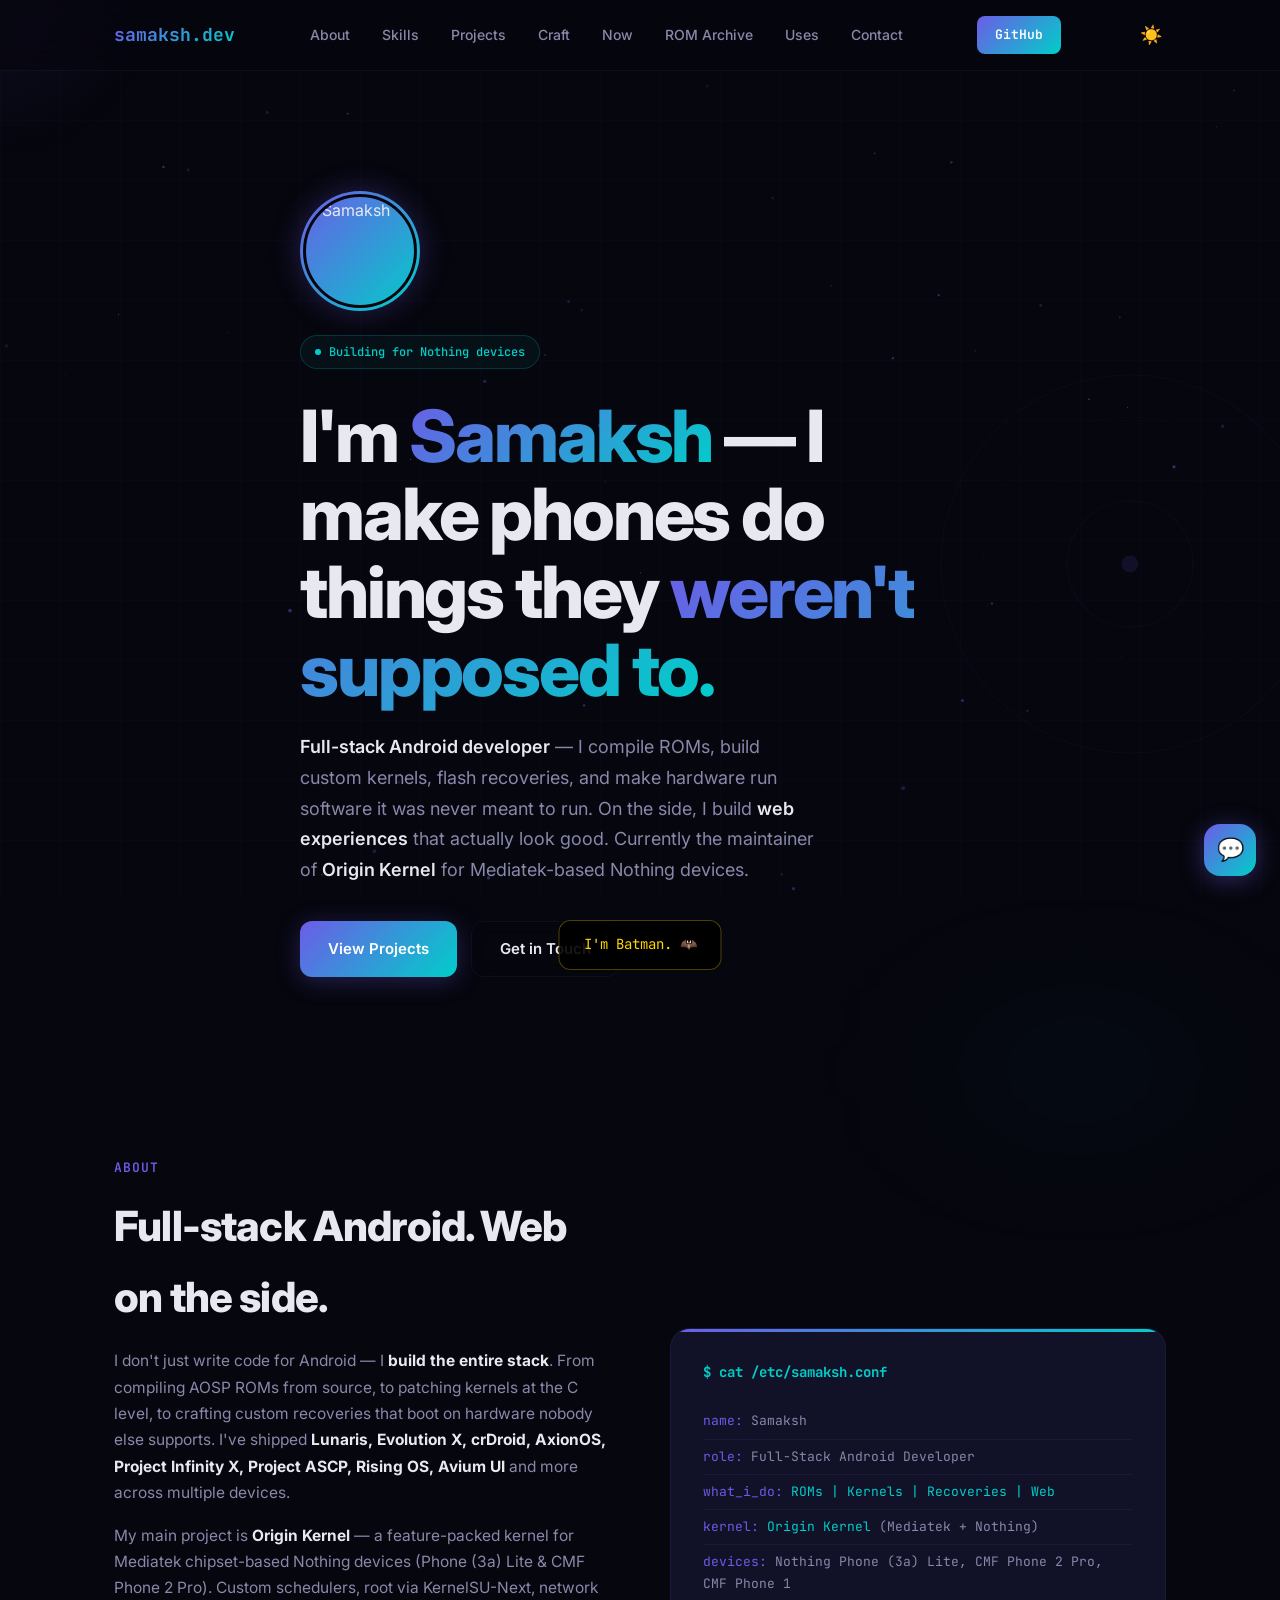
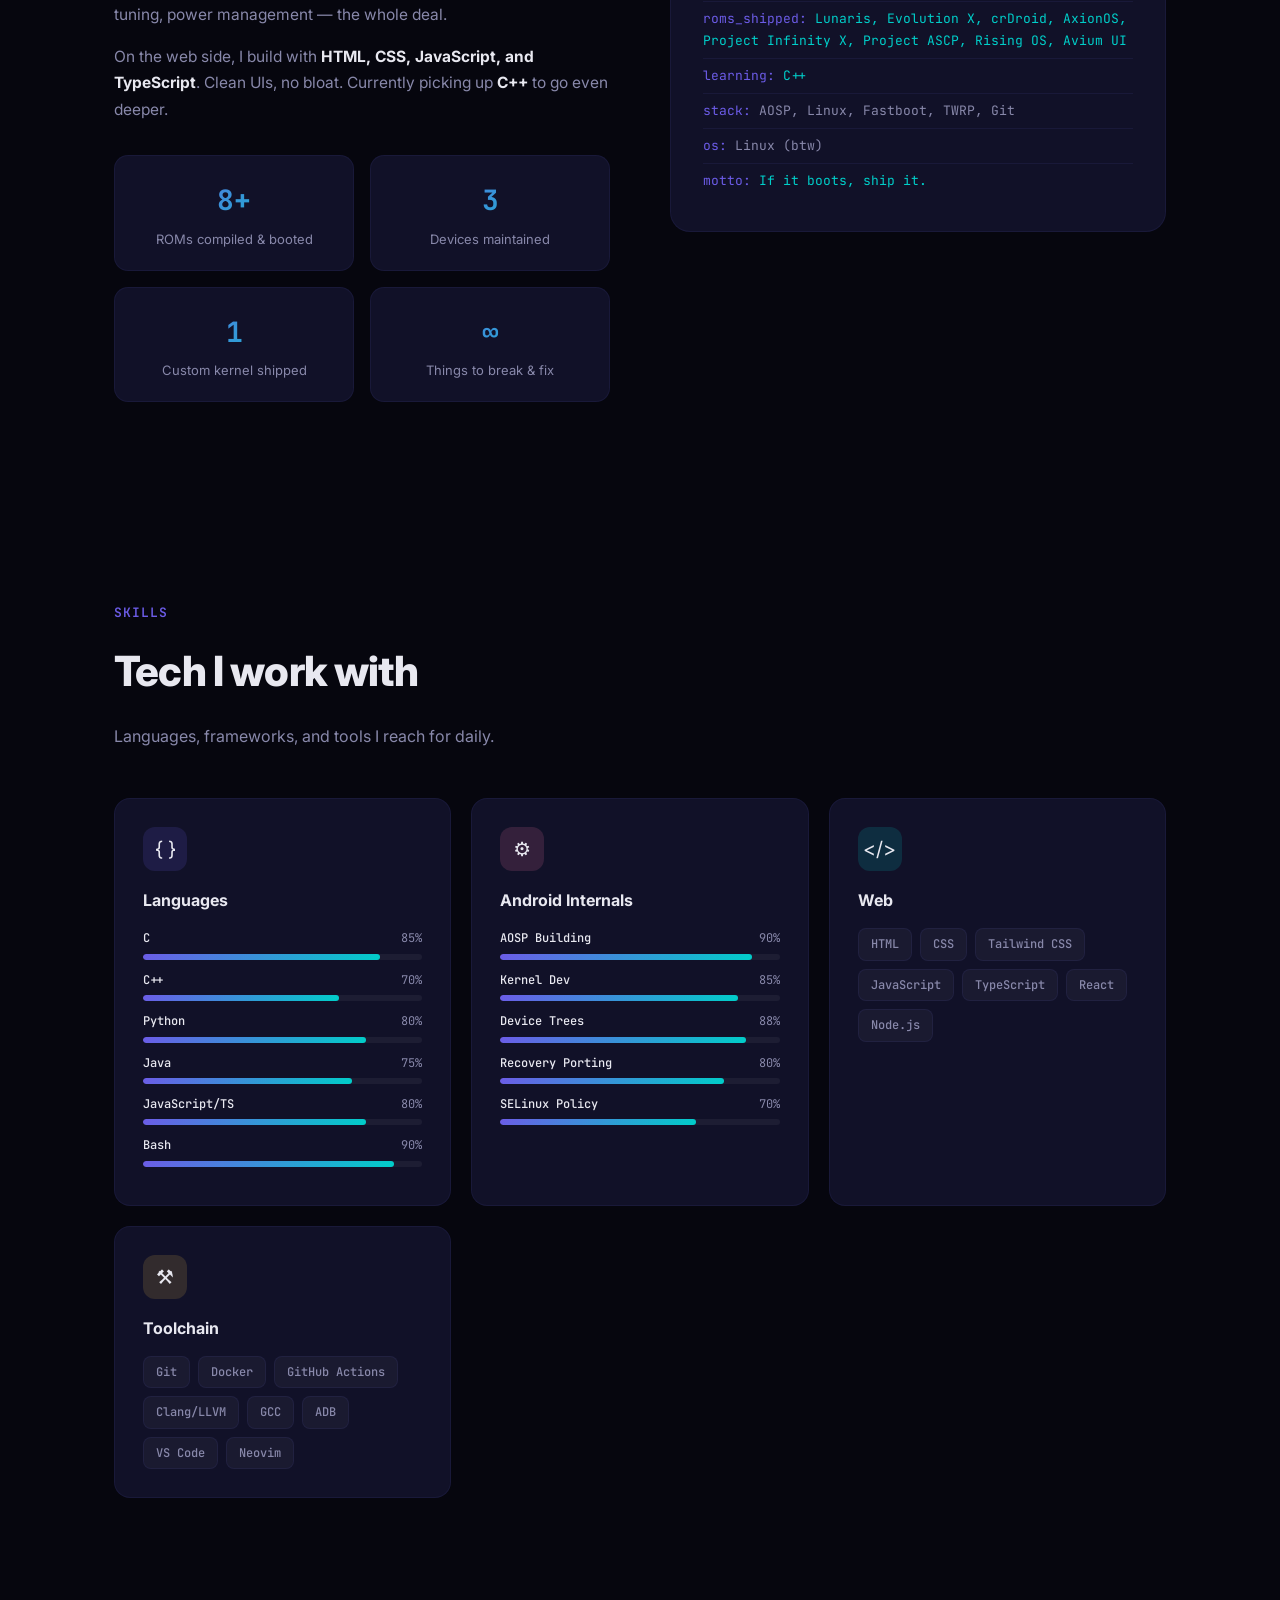
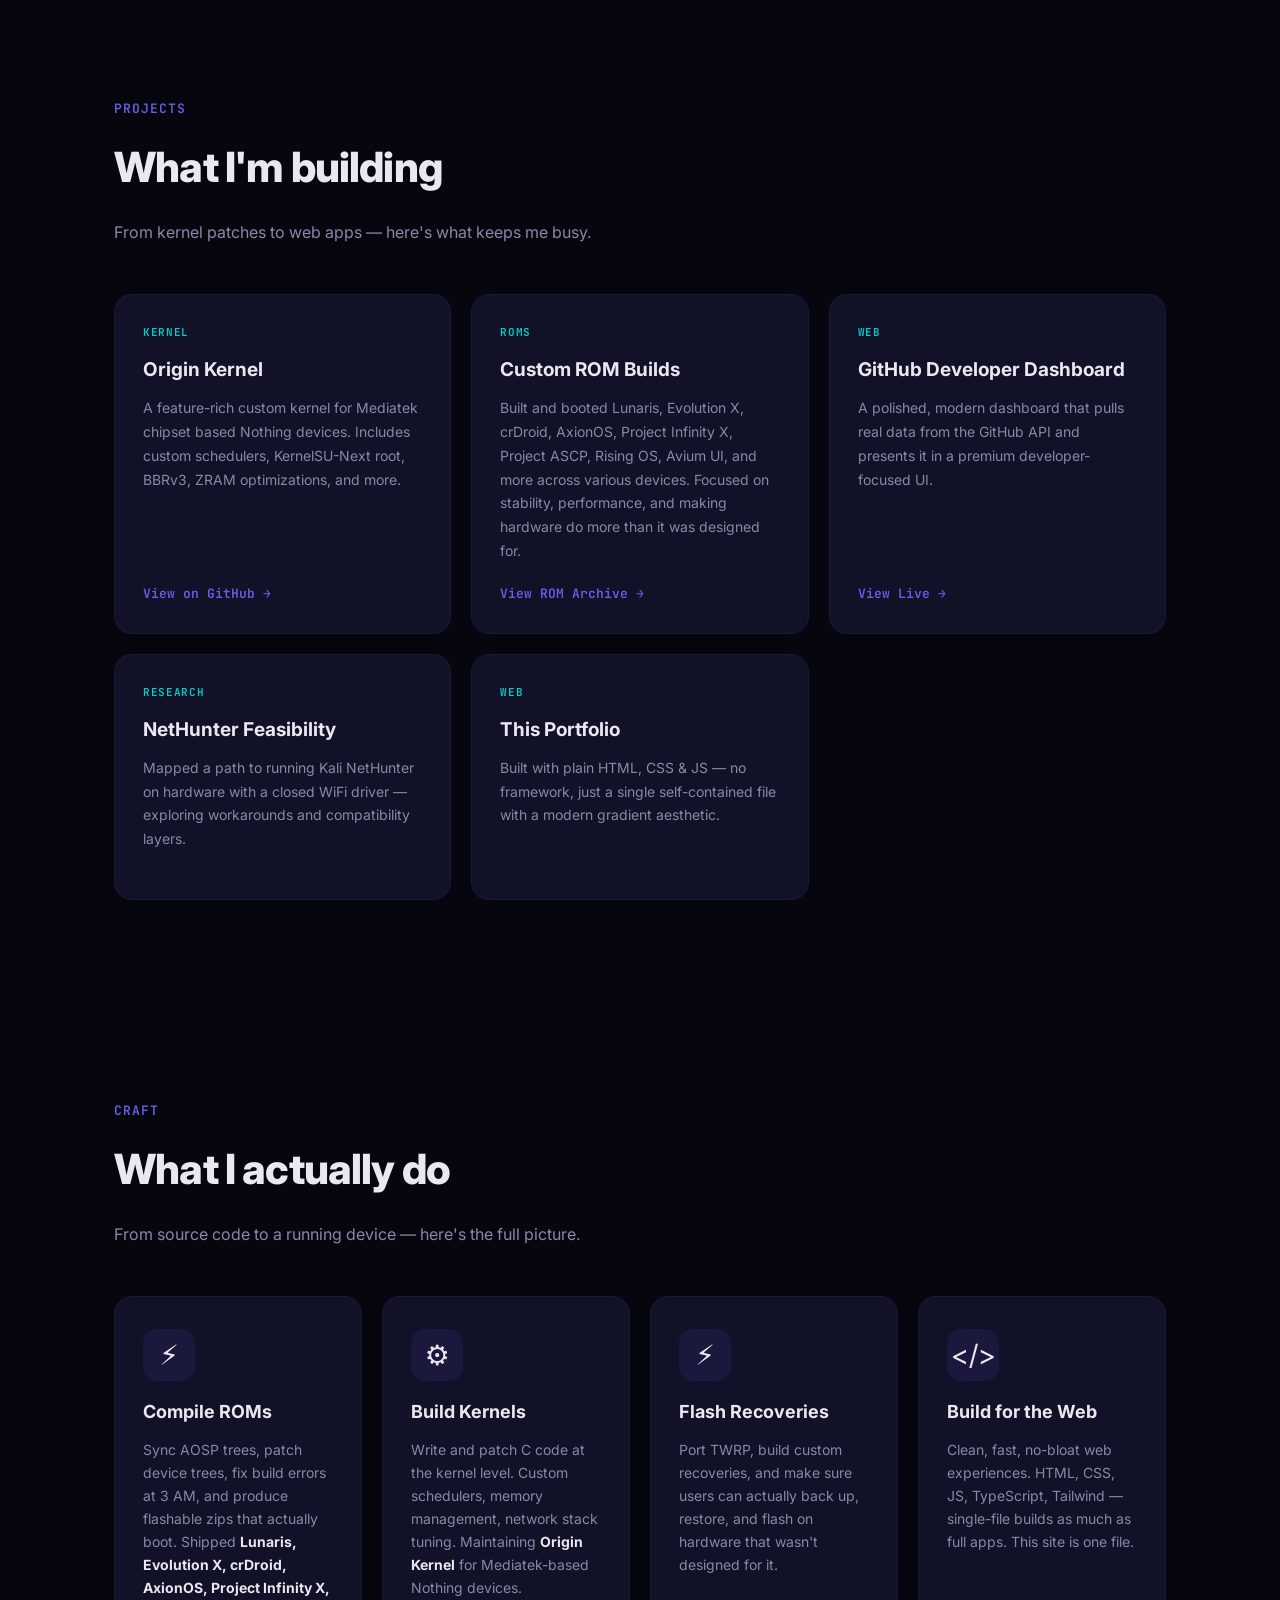
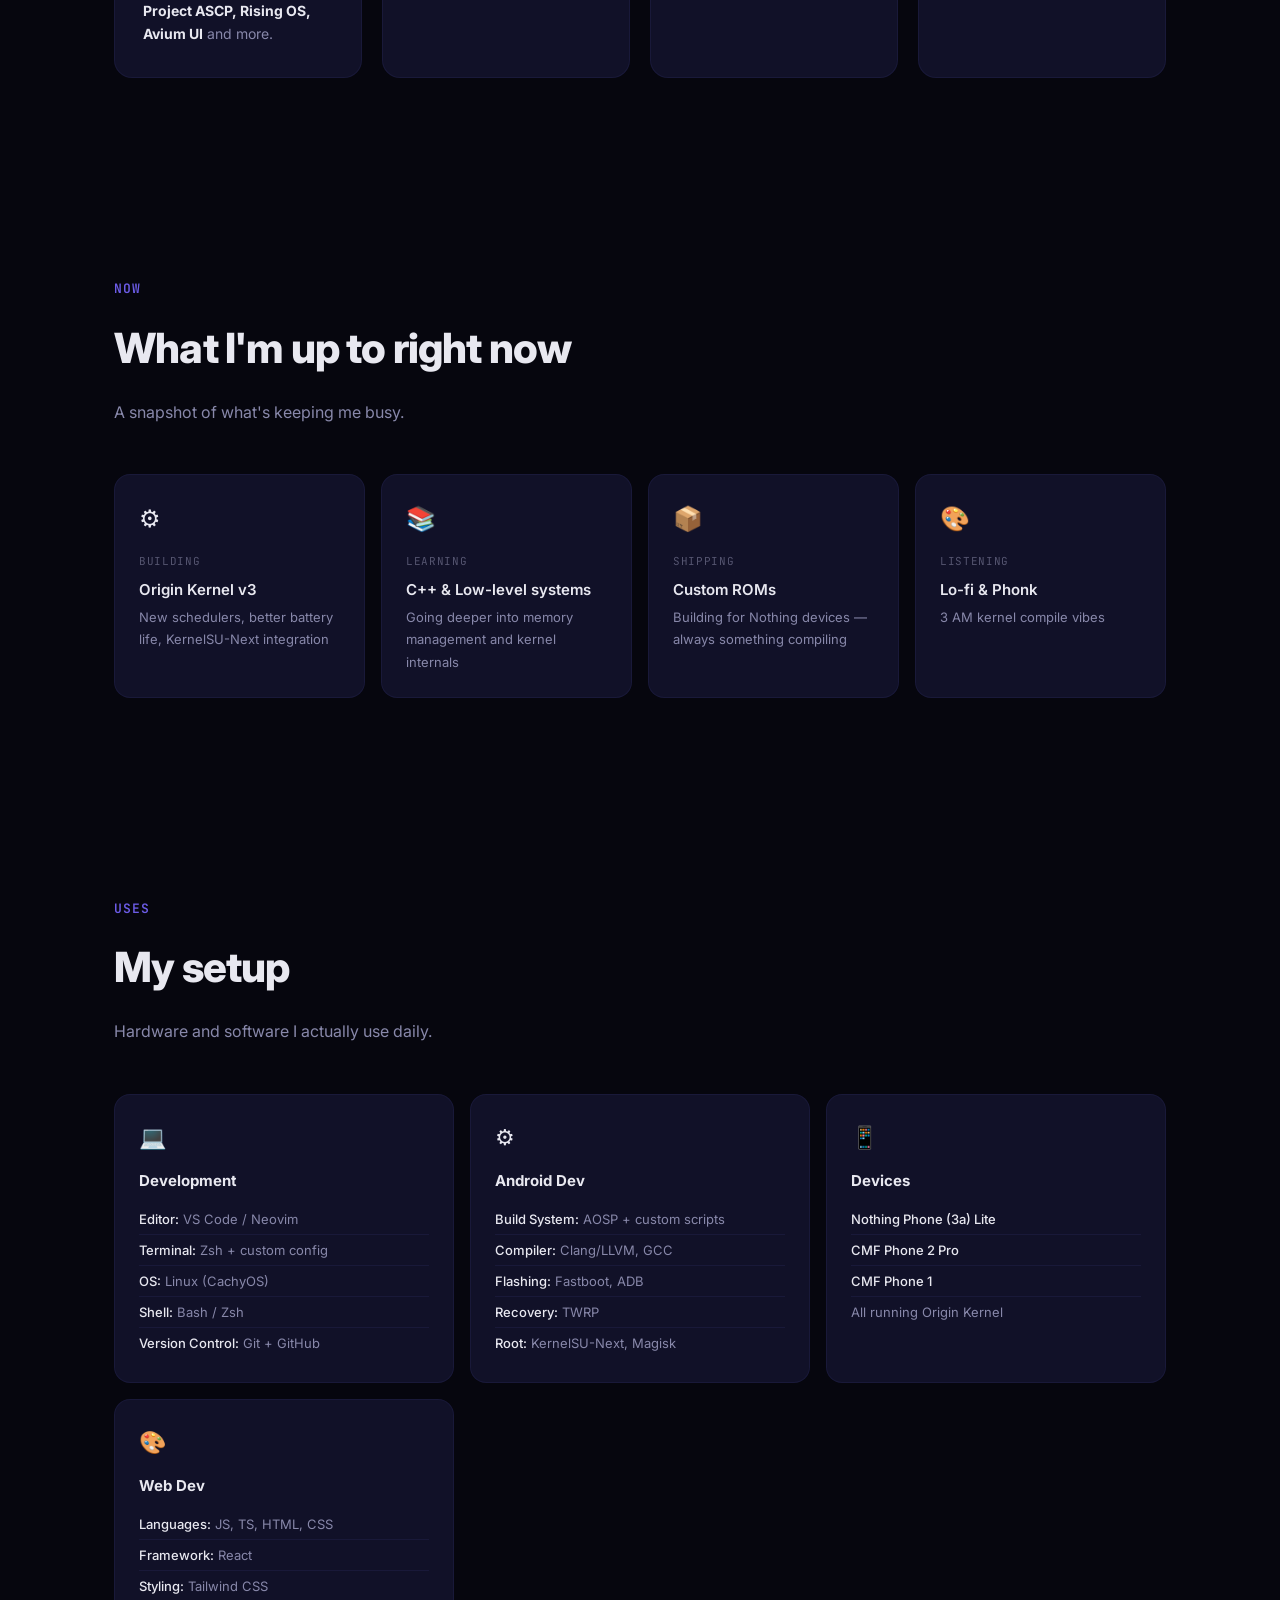
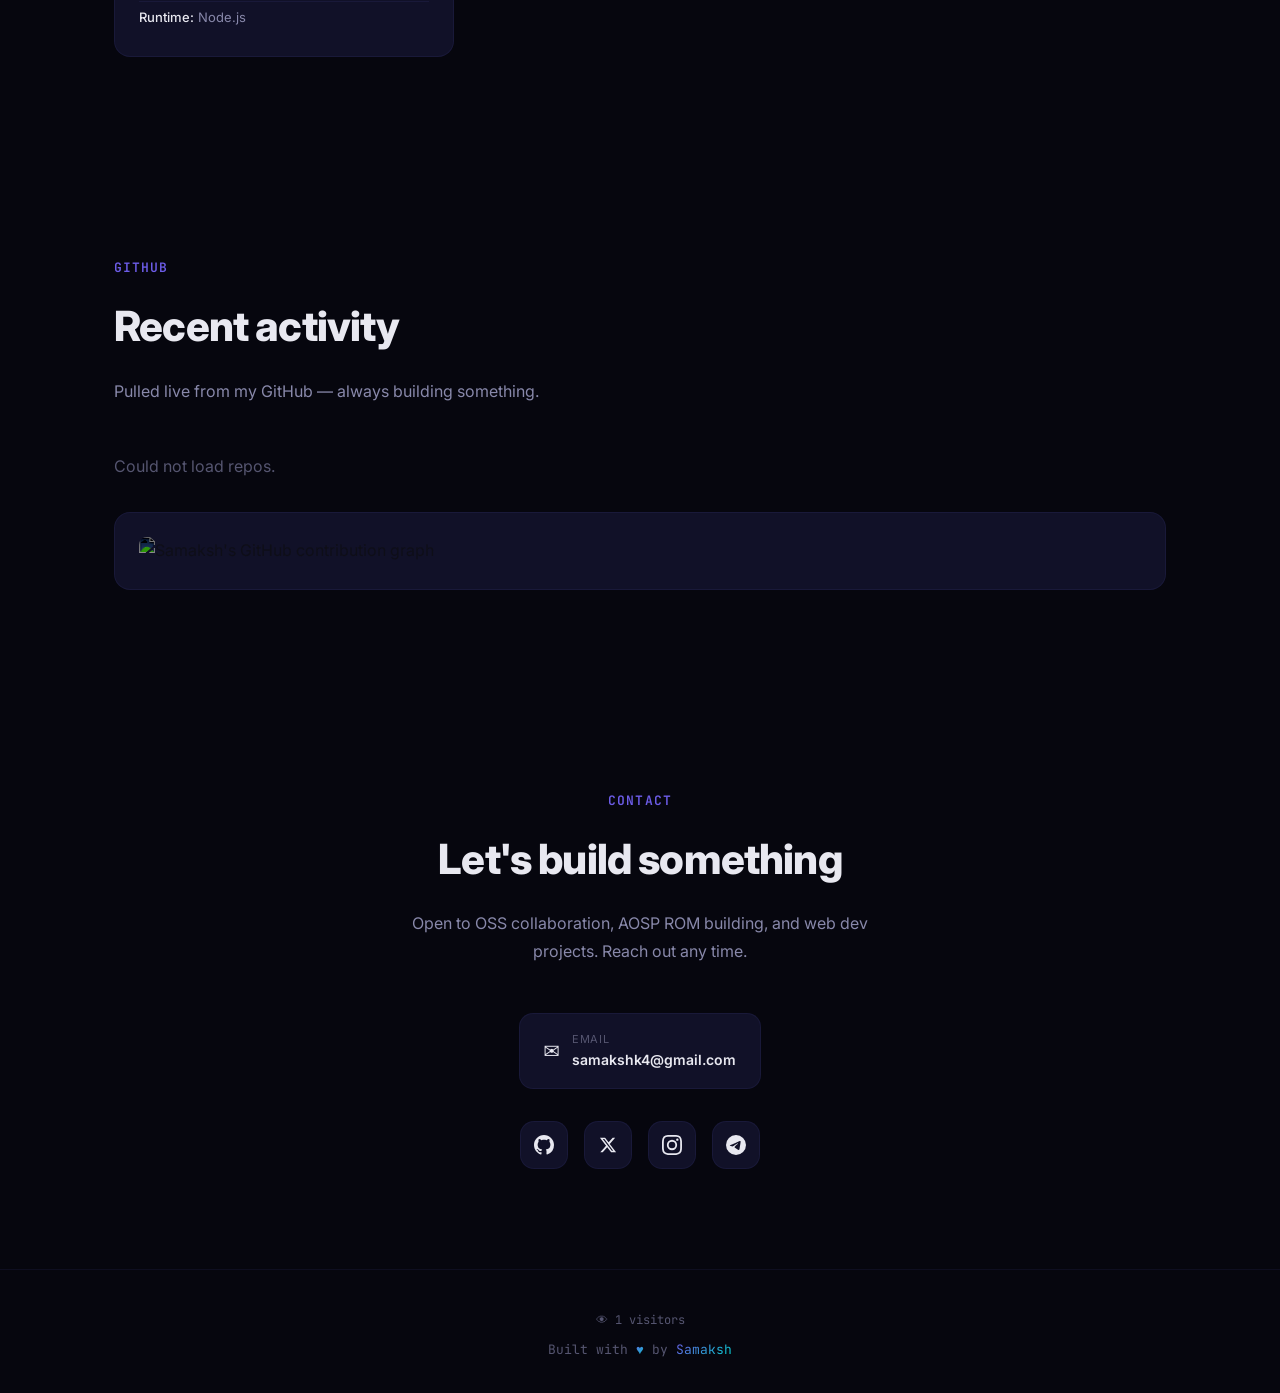
==== commit 731df0e4: "feat: link ROM Archive in nav and projects section" ====
--- a/index.html
+++ b/index.html
@@ -711,6 +711,7 @@
         <li><a href="#projects">Projects</a></li>
         <li><a href="#craft">Craft</a></li>
         <li><a href="#now">Now</a></li>
+        <li><a href="rom-archive/" target="_blank" rel="noopener">ROM Archive</a></li>
         <li><a href="#uses">Uses</a></li>
         <li><a href="#contact">Contact</a></li>
     </ul>
@@ -886,7 +887,7 @@
           <div class="project-tag">ROMs</div>
           <h3>Custom ROM Builds</h3>
           <p>Built and booted Lunaris, Evolution X, crDroid, AxionOS, Project Infinity X, Project ASCP, Rising OS, Avium UI, and more across various devices. Focused on stability, performance, and making hardware do more than it was designed for.</p>
-          <a href="https://t.me/itsonlyachannel" target="_blank" rel="noopener" class="project-link">View on Telegram &rarr;</a>
+          <a href="rom-archive/" target="_blank" rel="noopener" class="project-link">View ROM Archive &rarr;</a>
         </div>
         <div class="project-card reveal reveal-delay-3">
           <div class="project-tag">Web</div>
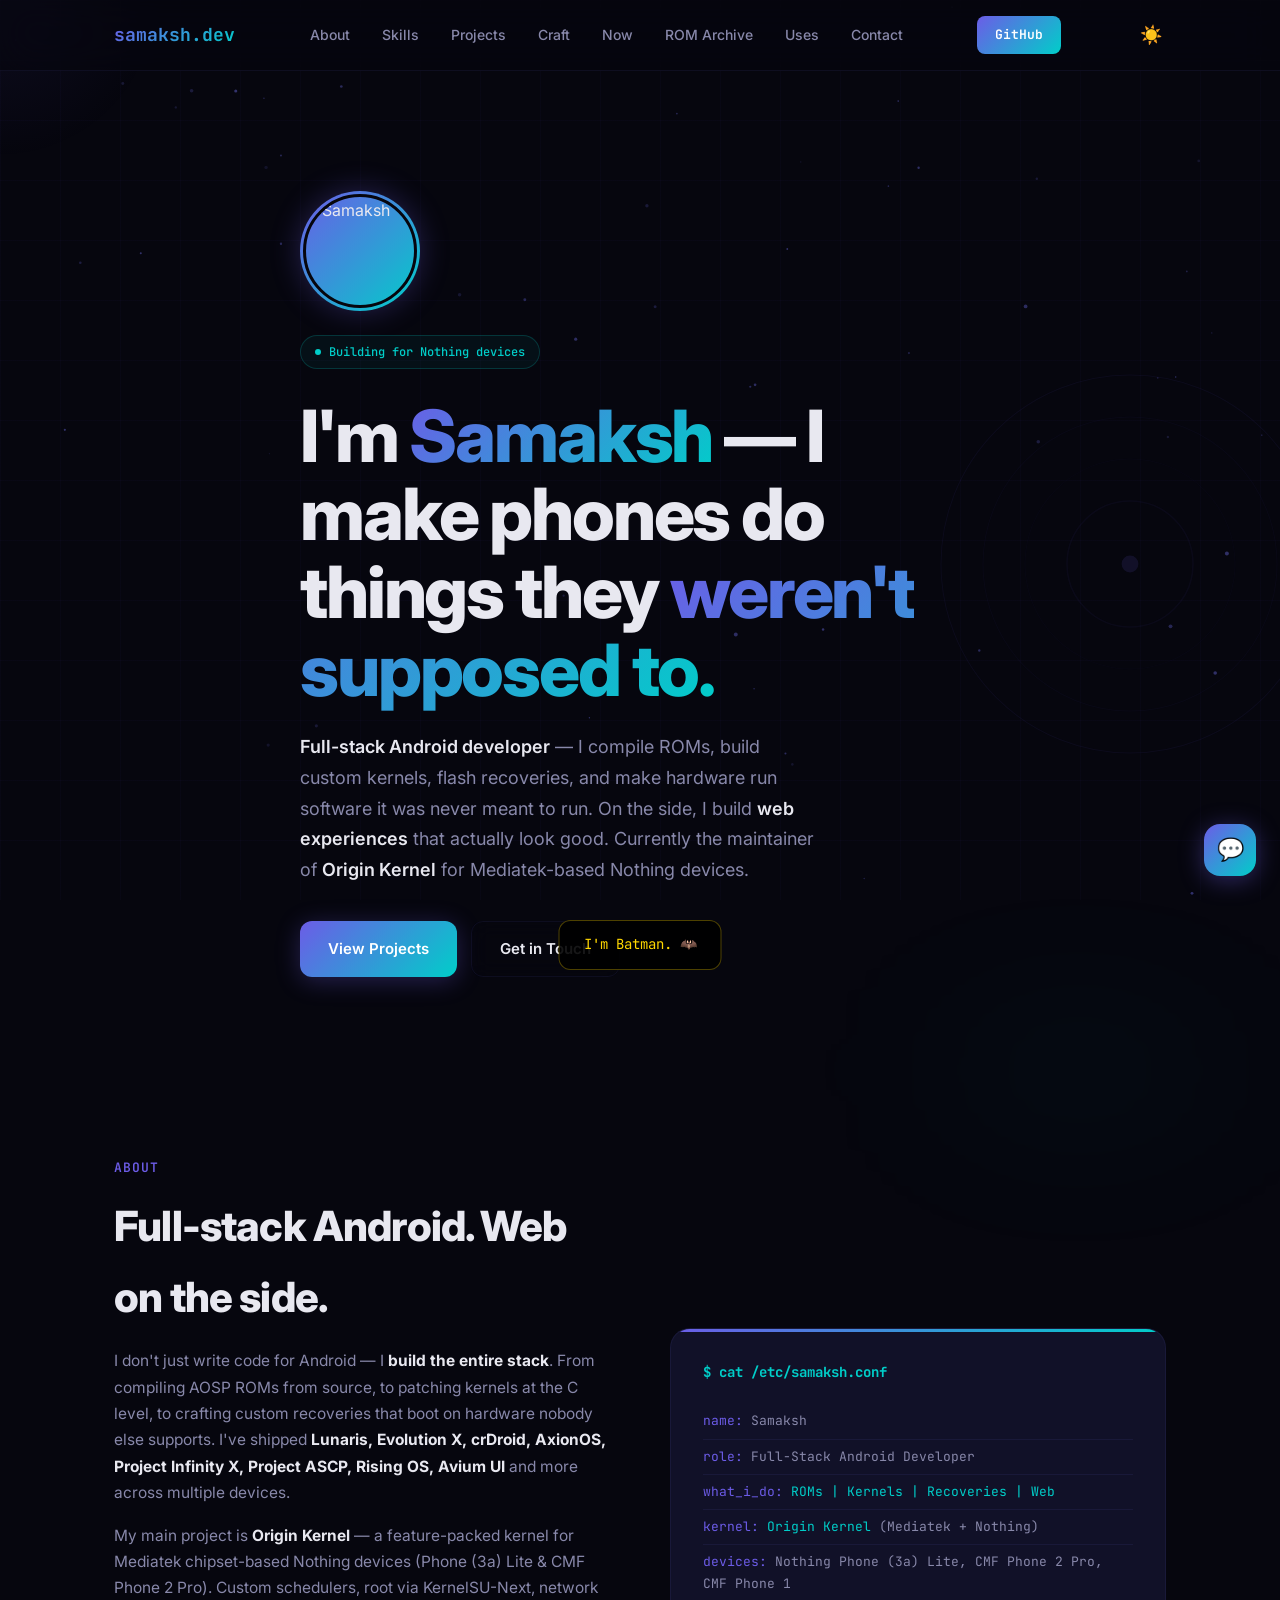
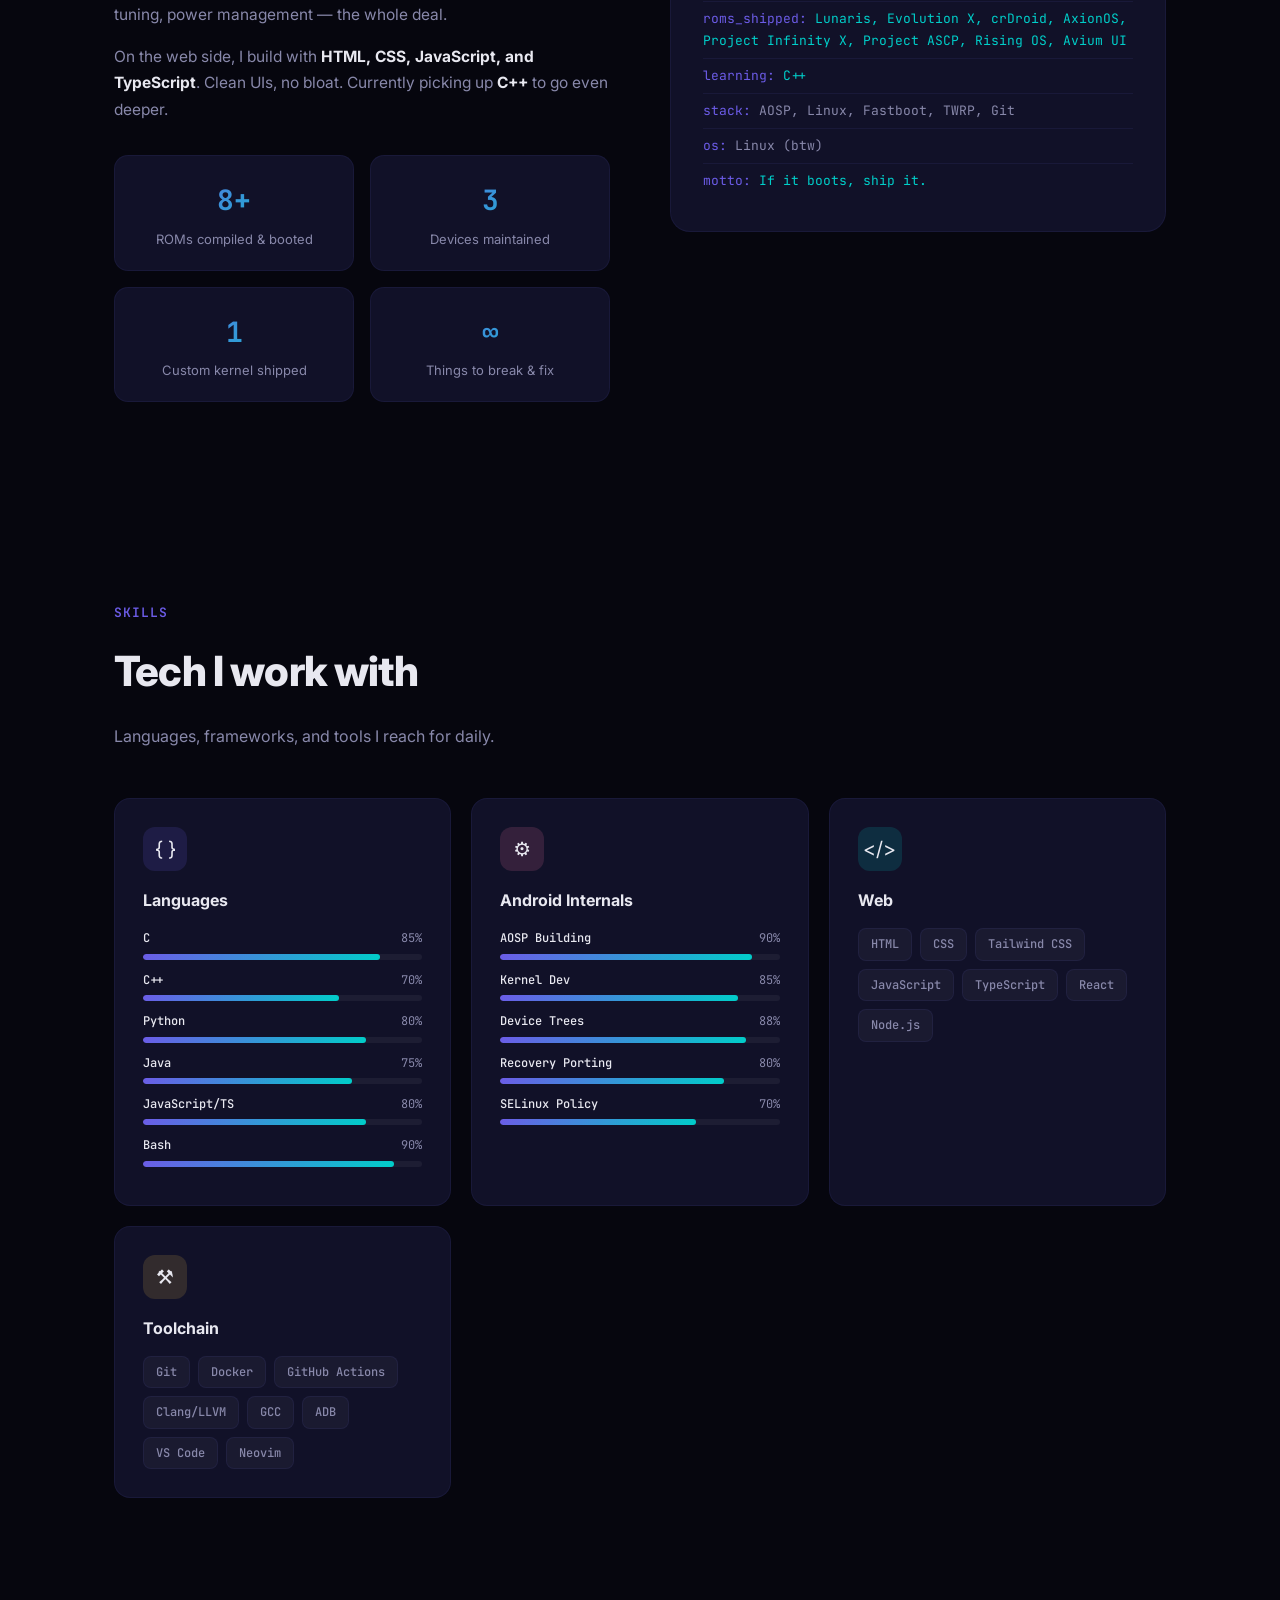
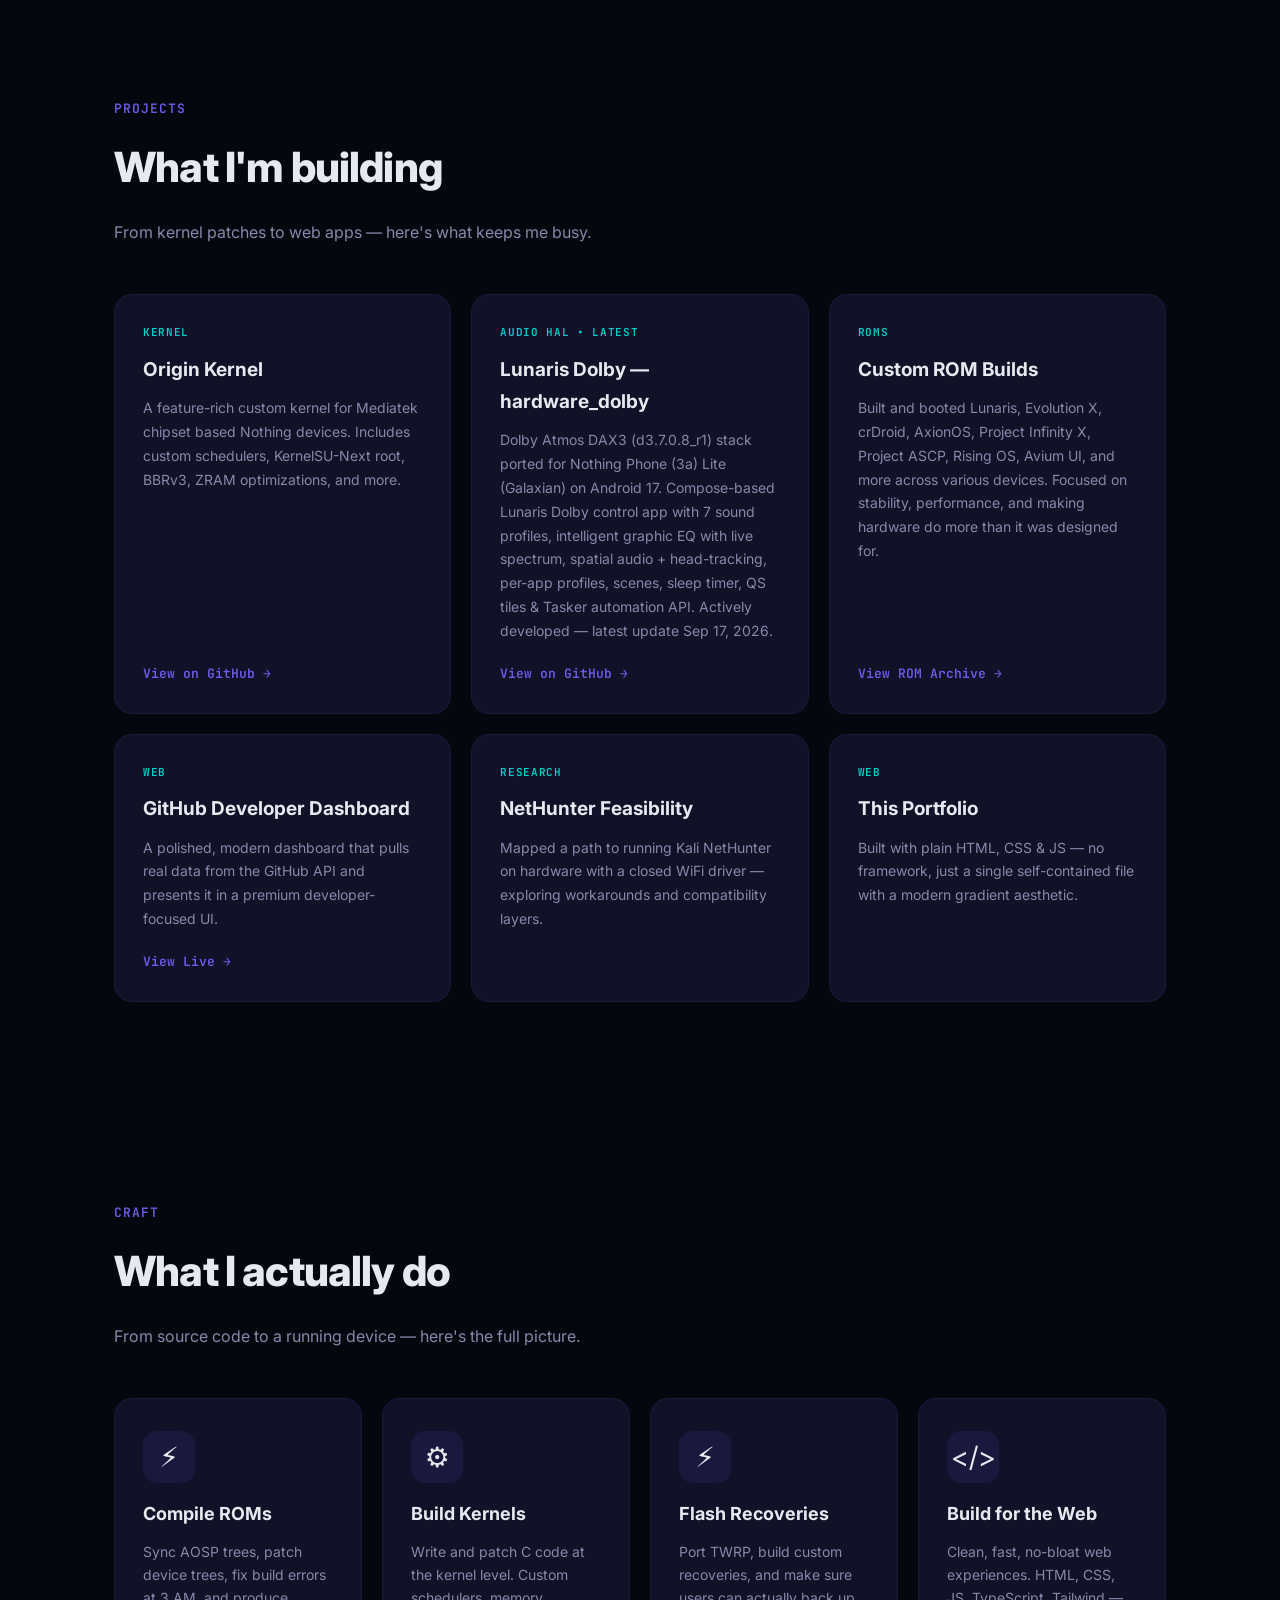
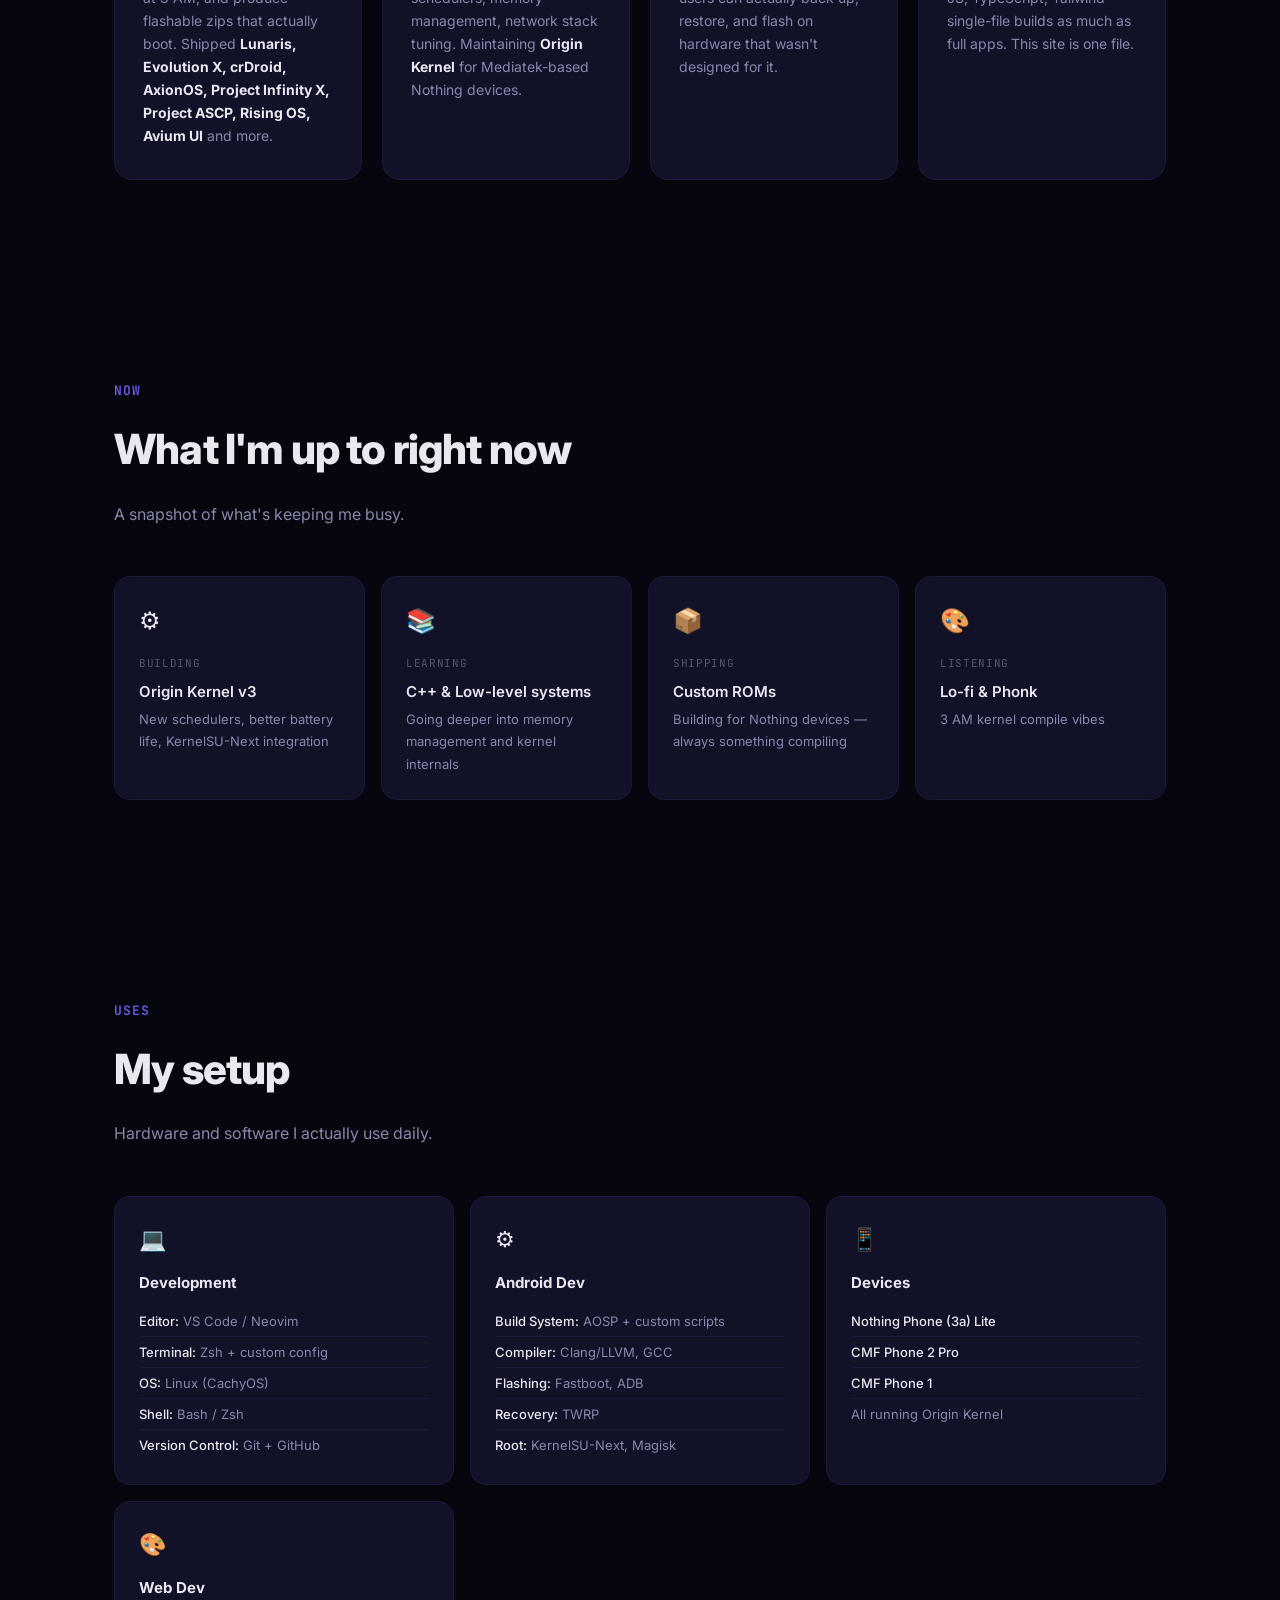
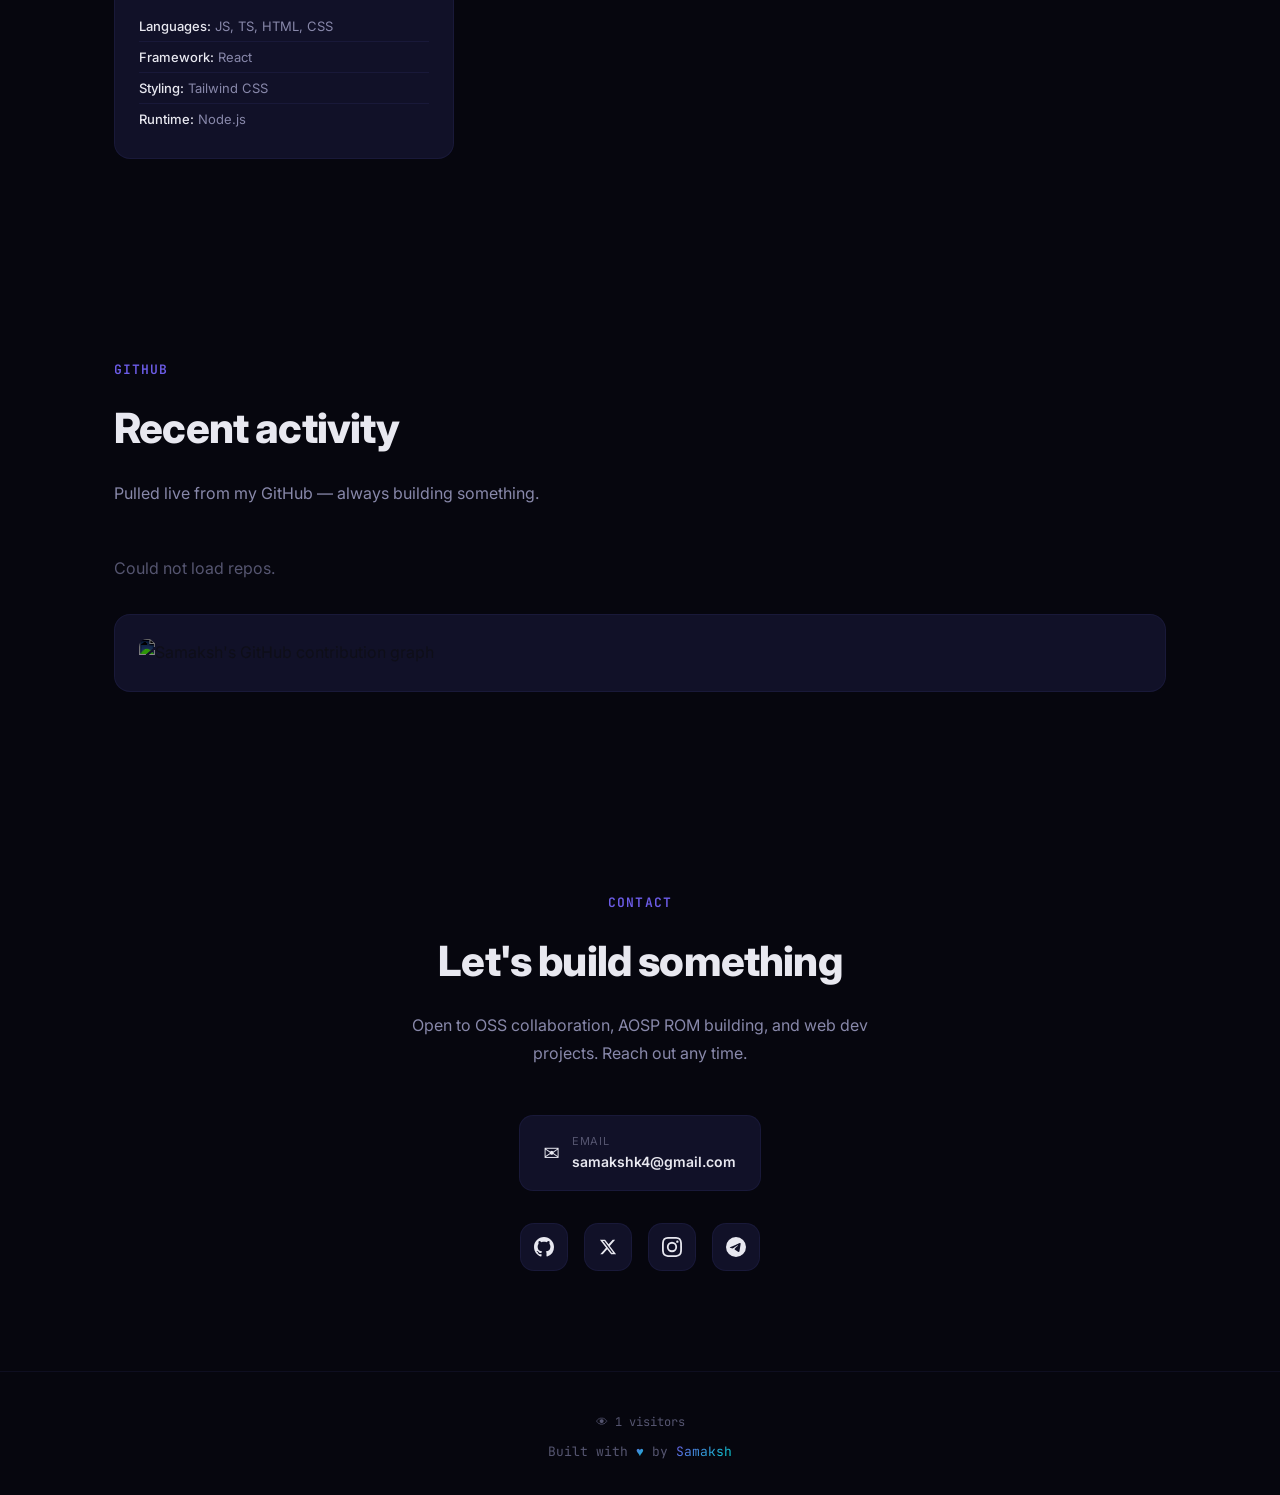
==== commit a8bb9897: "feat: add hardware_dolby Lunaris Dolby project" ====
--- a/index.html
+++ b/index.html
@@ -884,6 +884,12 @@
           <a href="https://github.com/samakshkambxj/origin-kernel" target="_blank" rel="noopener" class="project-link">View on GitHub &rarr;</a>
         </div>
         <div class="project-card reveal reveal-delay-2">
+          <div class="project-tag">Audio HAL • Latest</div>
+          <h3>Lunaris Dolby — hardware_dolby</h3>
+          <p>Dolby Atmos DAX3 (d3.7.0.8_r1) stack ported for Nothing Phone (3a) Lite (Galaxian) on Android 17. Compose-based Lunaris Dolby control app with 7 sound profiles, intelligent graphic EQ with live spectrum, spatial audio + head-tracking, per-app profiles, scenes, sleep timer, QS tiles & Tasker automation API. Actively developed — latest update Sep 17, 2026.</p>
+          <a href="https://github.com/samakshkambxj/hardware_dolby" target="_blank" rel="noopener" class="project-link">View on GitHub &rarr;</a>
+        </div>
+        <div class="project-card reveal reveal-delay-2">
           <div class="project-tag">ROMs</div>
           <h3>Custom ROM Builds</h3>
           <p>Built and booted Lunaris, Evolution X, crDroid, AxionOS, Project Infinity X, Project ASCP, Rising OS, Avium UI, and more across various devices. Focused on stability, performance, and making hardware do more than it was designed for.</p>
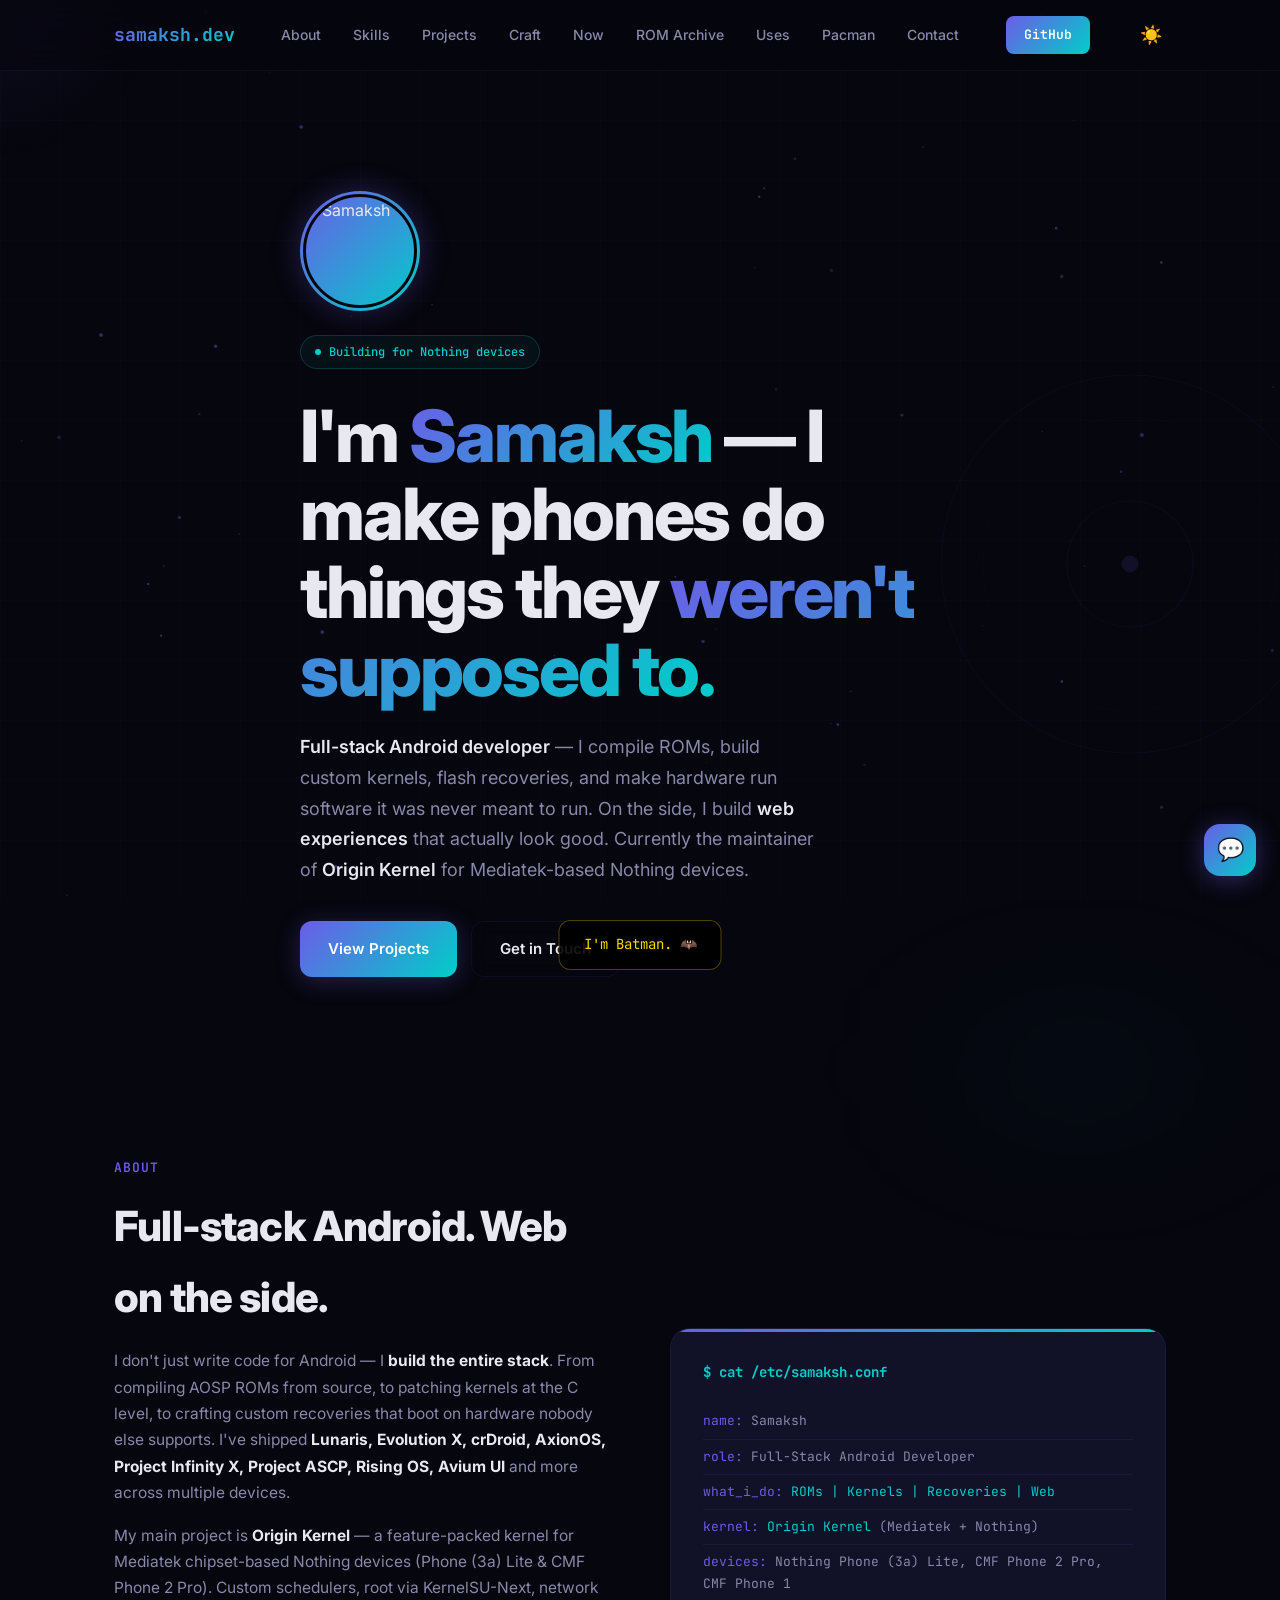
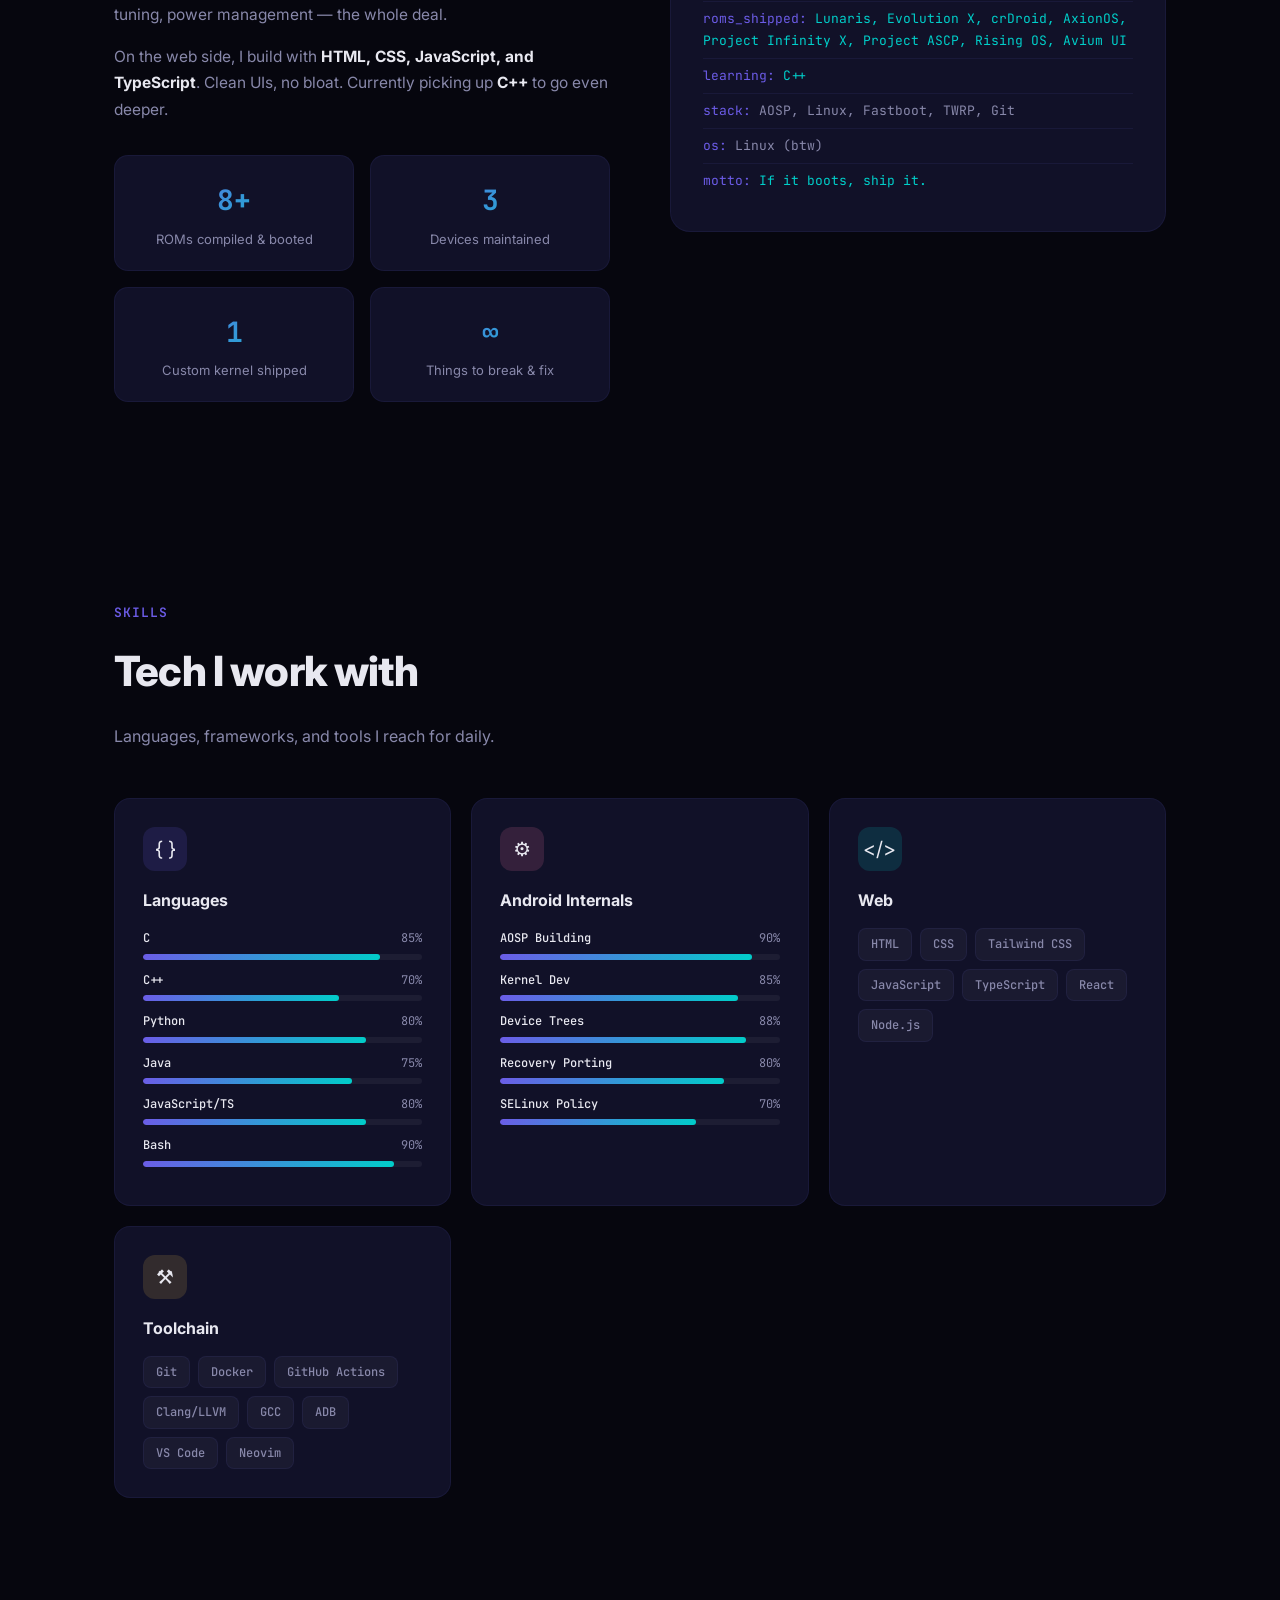
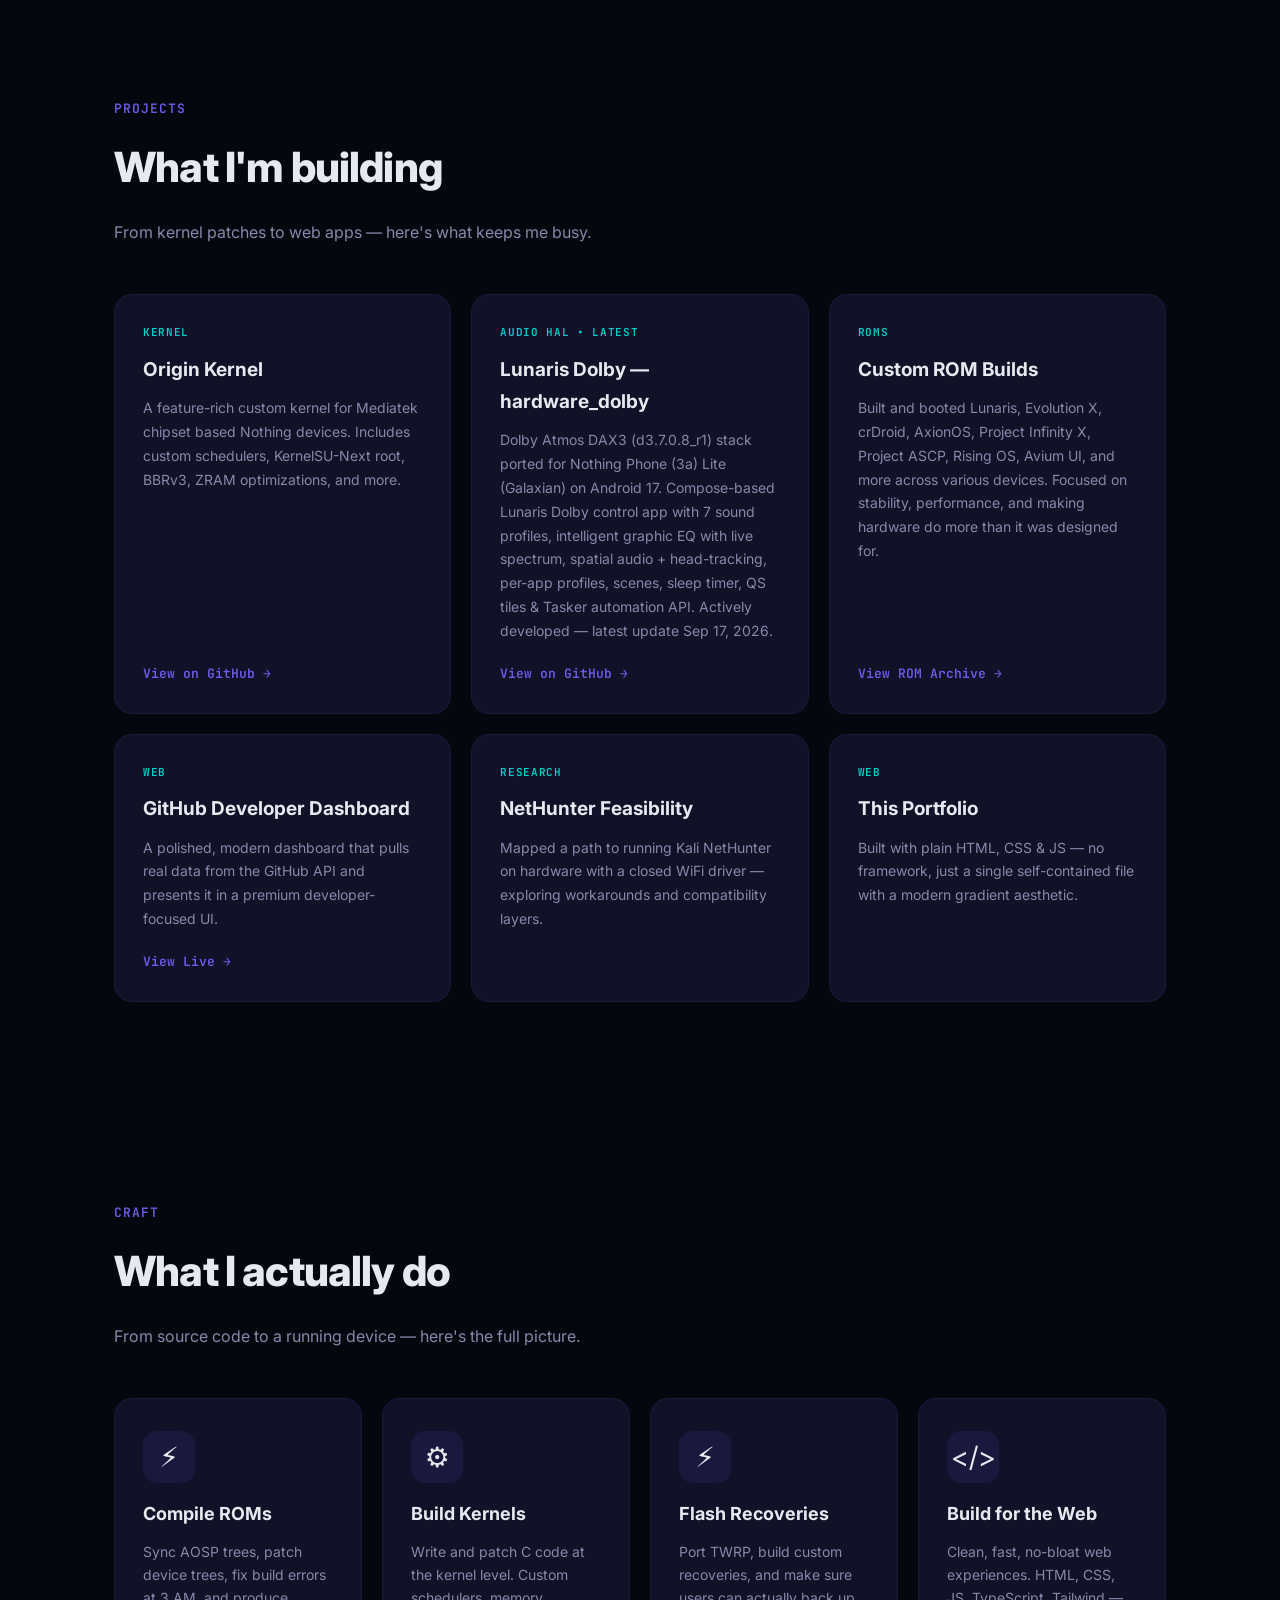
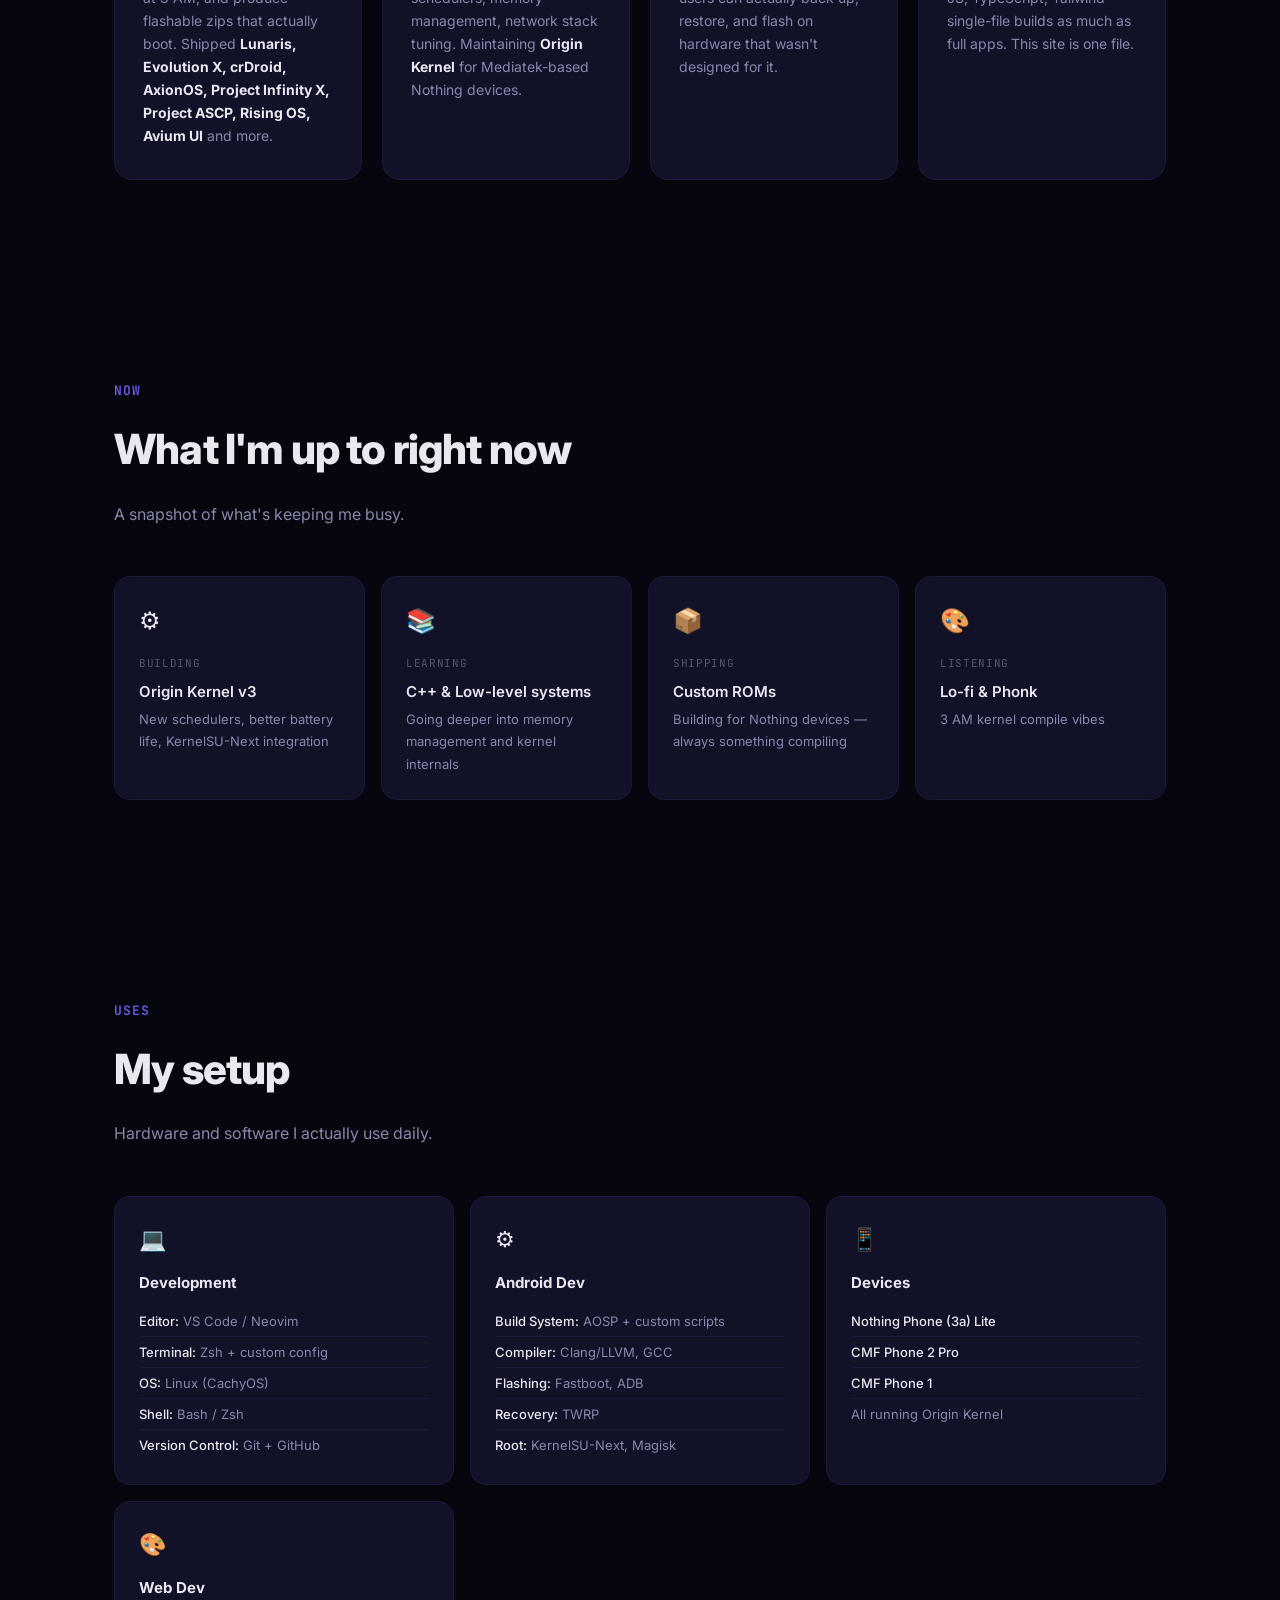
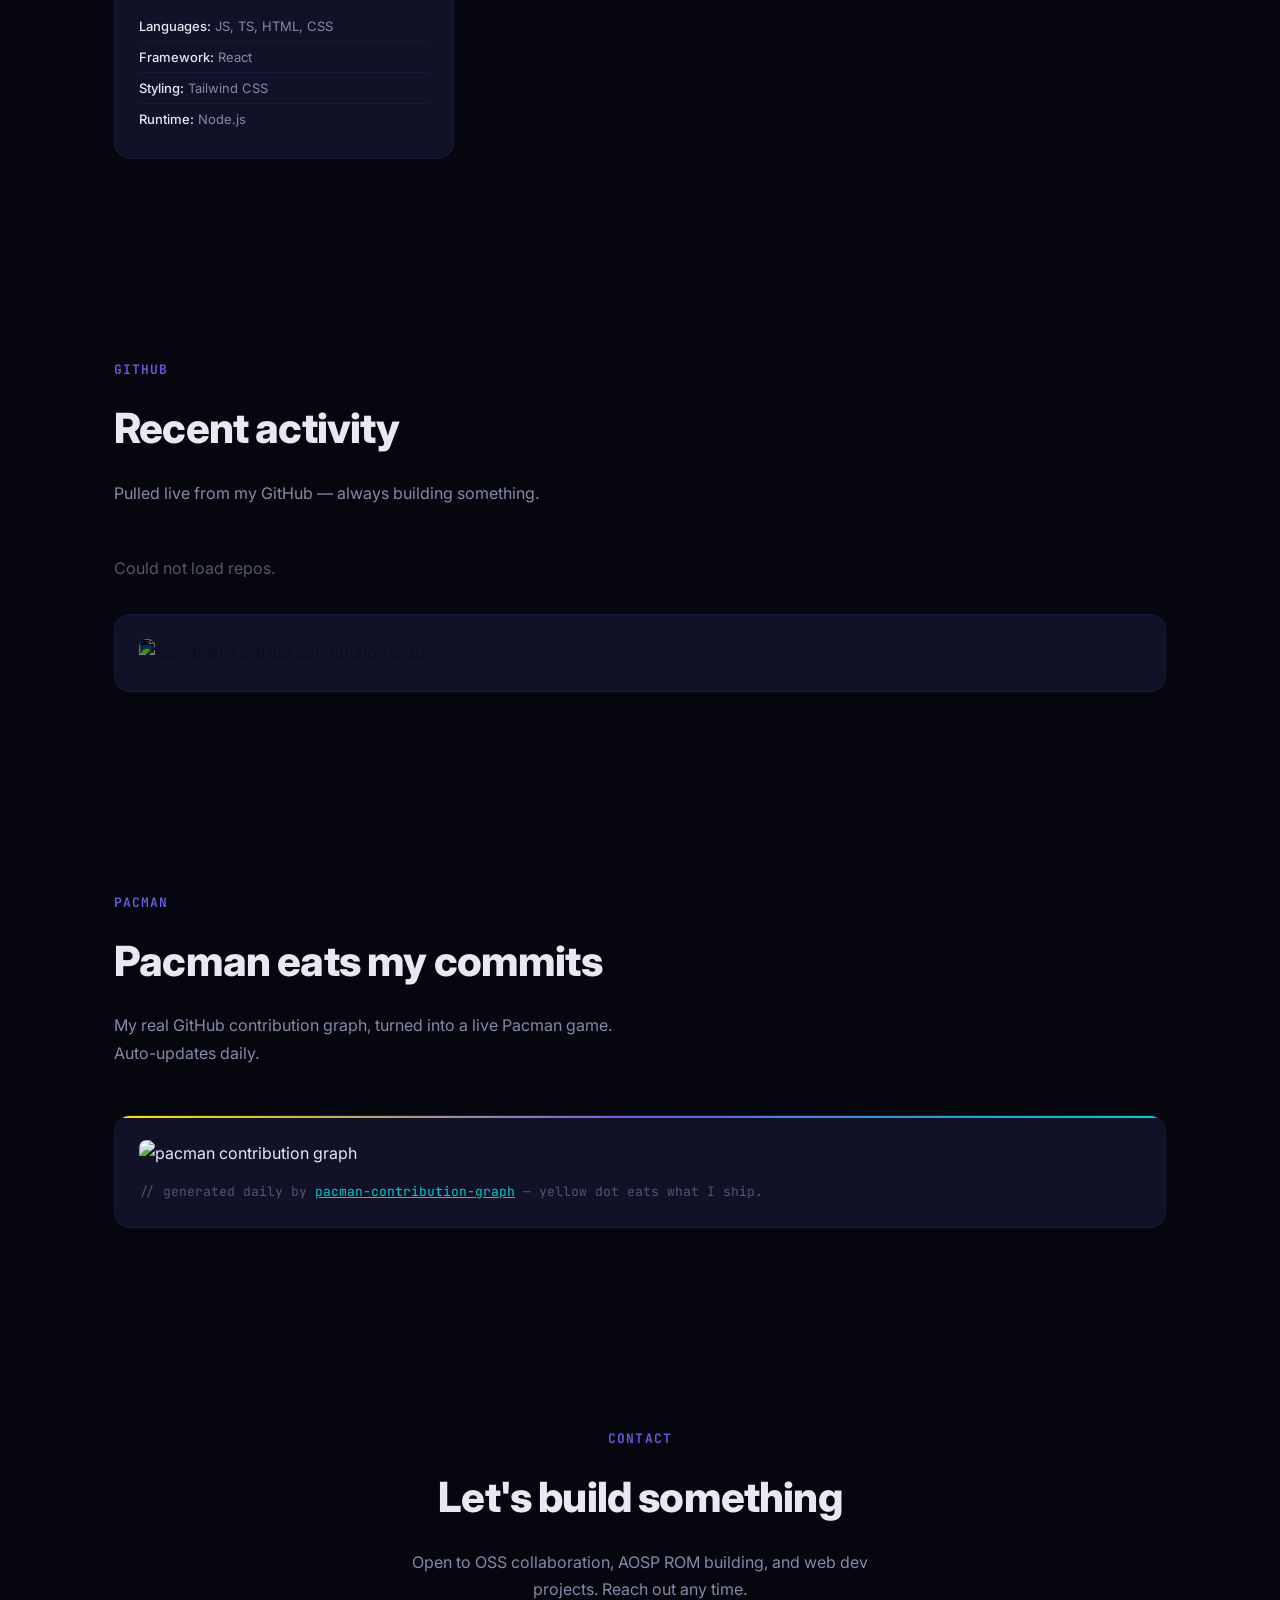
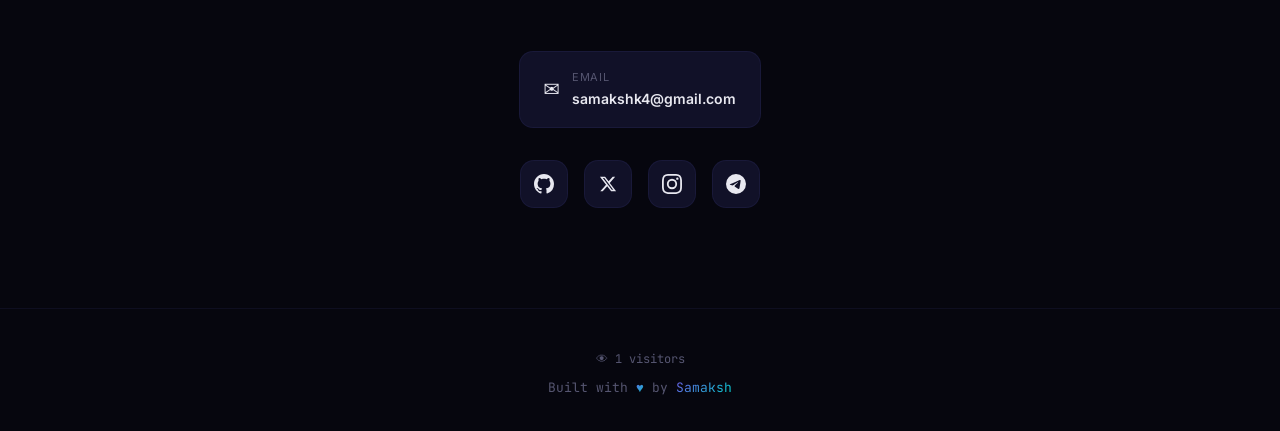
==== commit 6a86f581: "feat: add pacman contribution graph section with daily generator workflow" ====
--- a/index.html
+++ b/index.html
@@ -615,6 +615,24 @@
   .contrib-wrapper img { width: 100%; min-width: 600px; height: auto; border-radius: 8px; filter: invert(1) hue-rotate(180deg) brightness(1.1) contrast(1.1); }
   body.light .contrib-wrapper img { filter: none; }
 
+  /* ===== PACMAN COMMITS (contribution graph game) ===== */
+  .pacman-graph {
+    background: var(--surface); border: 1px solid var(--border); border-radius: 16px;
+    padding: 24px; margin-top: 8px; overflow-x: auto; position: relative;
+  }
+  .pacman-graph::before {
+    content: ''; position: absolute; top: 0; left: 0; right: 0; height: 2px;
+    background: linear-gradient(90deg, #ffe600, var(--accent-1), var(--accent-2));
+  }
+  .pacman-graph picture, .pacman-graph img {
+    display: block; width: 100%; min-width: 600px; height: auto; border-radius: 8px;
+  }
+  .pacman-graph .pac-light { display: none; }
+  body.light .pacman-graph .pac-dark { display: none; }
+  body.light .pacman-graph .pac-light { display: block; }
+  .pacman-note { font-size: 13px; color: var(--muted); margin-top: 14px; font-family: var(--font-mono); }
+  .pacman-note a { color: var(--accent-2); text-decoration: underline; }
+
   /* ===== 404 PAGE ===== */
   .page-404 {
     display: none; min-height: 100vh; align-items: center; justify-content: center;
@@ -713,6 +731,7 @@
         <li><a href="#now">Now</a></li>
         <li><a href="rom-archive/" target="_blank" rel="noopener">ROM Archive</a></li>
         <li><a href="#uses">Uses</a></li>
+        <li><a href="#pacman">Pacman</a></li>
         <li><a href="#contact">Contact</a></li>
     </ul>
     <a href="https://github.com/samakshkambxj" target="_blank" rel="noopener" class="nav-cta">GitHub</a>
@@ -1057,6 +1076,27 @@
     </div>
   </section>
 
+  <!-- PACMAN COMMITS -->
+  <section id="pacman">
+    <div class="container">
+      <div class="reveal">
+        <div class="section-label">Pacman</div>
+        <h2 class="section-title">Pacman eats my commits</h2>
+        <p class="section-desc">My real GitHub contribution graph, turned into a live Pacman game. Auto-updates daily.</p>
+      </div>
+      <div class="pacman-graph reveal">
+        <!-- pacman -->
+        <picture>
+          <source media="(prefers-color-scheme: dark)" srcset="https://raw.githubusercontent.com/samakshkambxj/samakshkambxj.github.io/output/pacman-contribution-graph-dark.svg">
+          <source media="(prefers-color-scheme: light)" srcset="https://raw.githubusercontent.com/samakshkambxj/samakshkambxj.github.io/output/pacman-contribution-graph.svg">
+          <img class="pac-dark" alt="pacman contribution graph" src="https://raw.githubusercontent.com/samakshkambxj/samakshkambxj.github.io/output/pacman-contribution-graph-dark.svg" loading="lazy">
+        </picture>
+        <img class="pac-light" alt="pacman contribution graph" src="https://raw.githubusercontent.com/samakshkambxj/samakshkambxj.github.io/output/pacman-contribution-graph.svg" loading="lazy">
+        <div class="pacman-note">// generated daily by <a href="https://github.com/abozanona/pacman-contribution-graph" target="_blank" rel="noopener">pacman-contribution-graph</a> — yellow dot eats what I ship.</div>
+      </div>
+    </div>
+  </section>
+
   <!-- CONTACT -->
   <section id="contact">
     <div class="container">
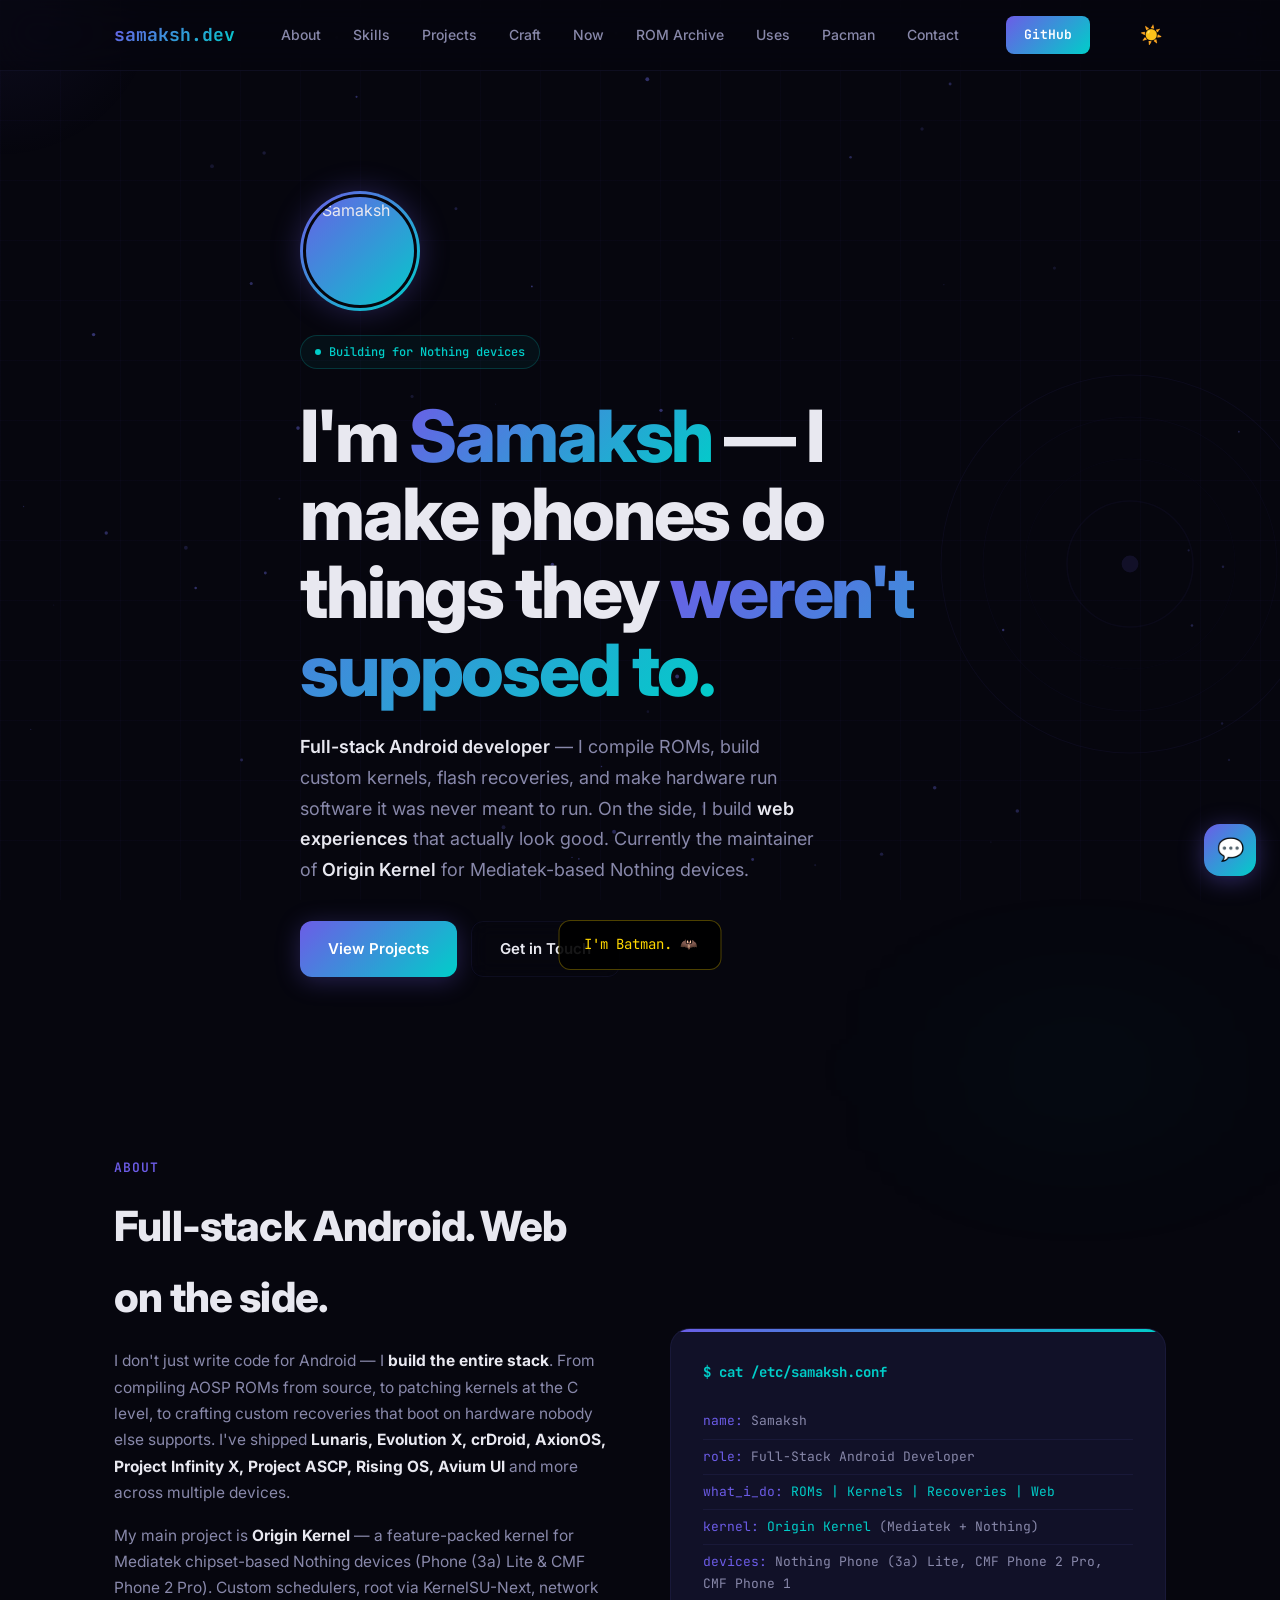
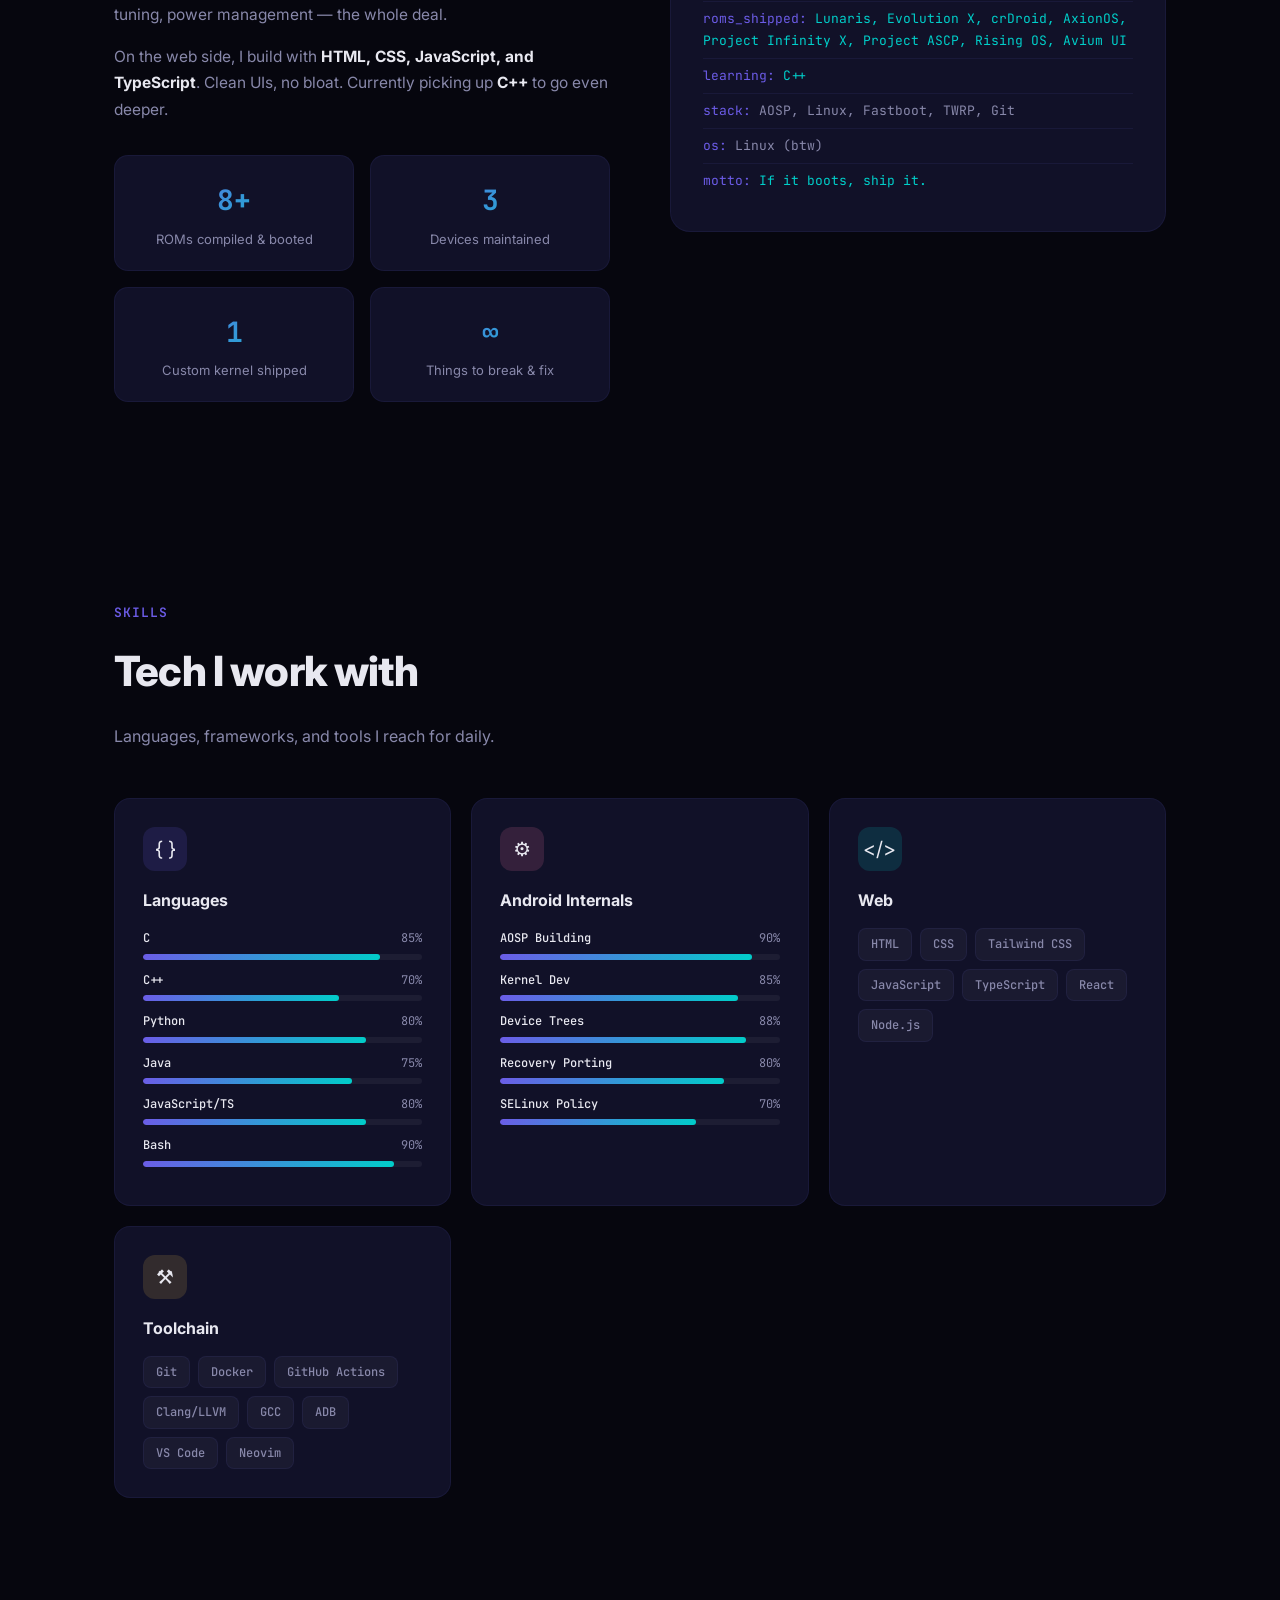
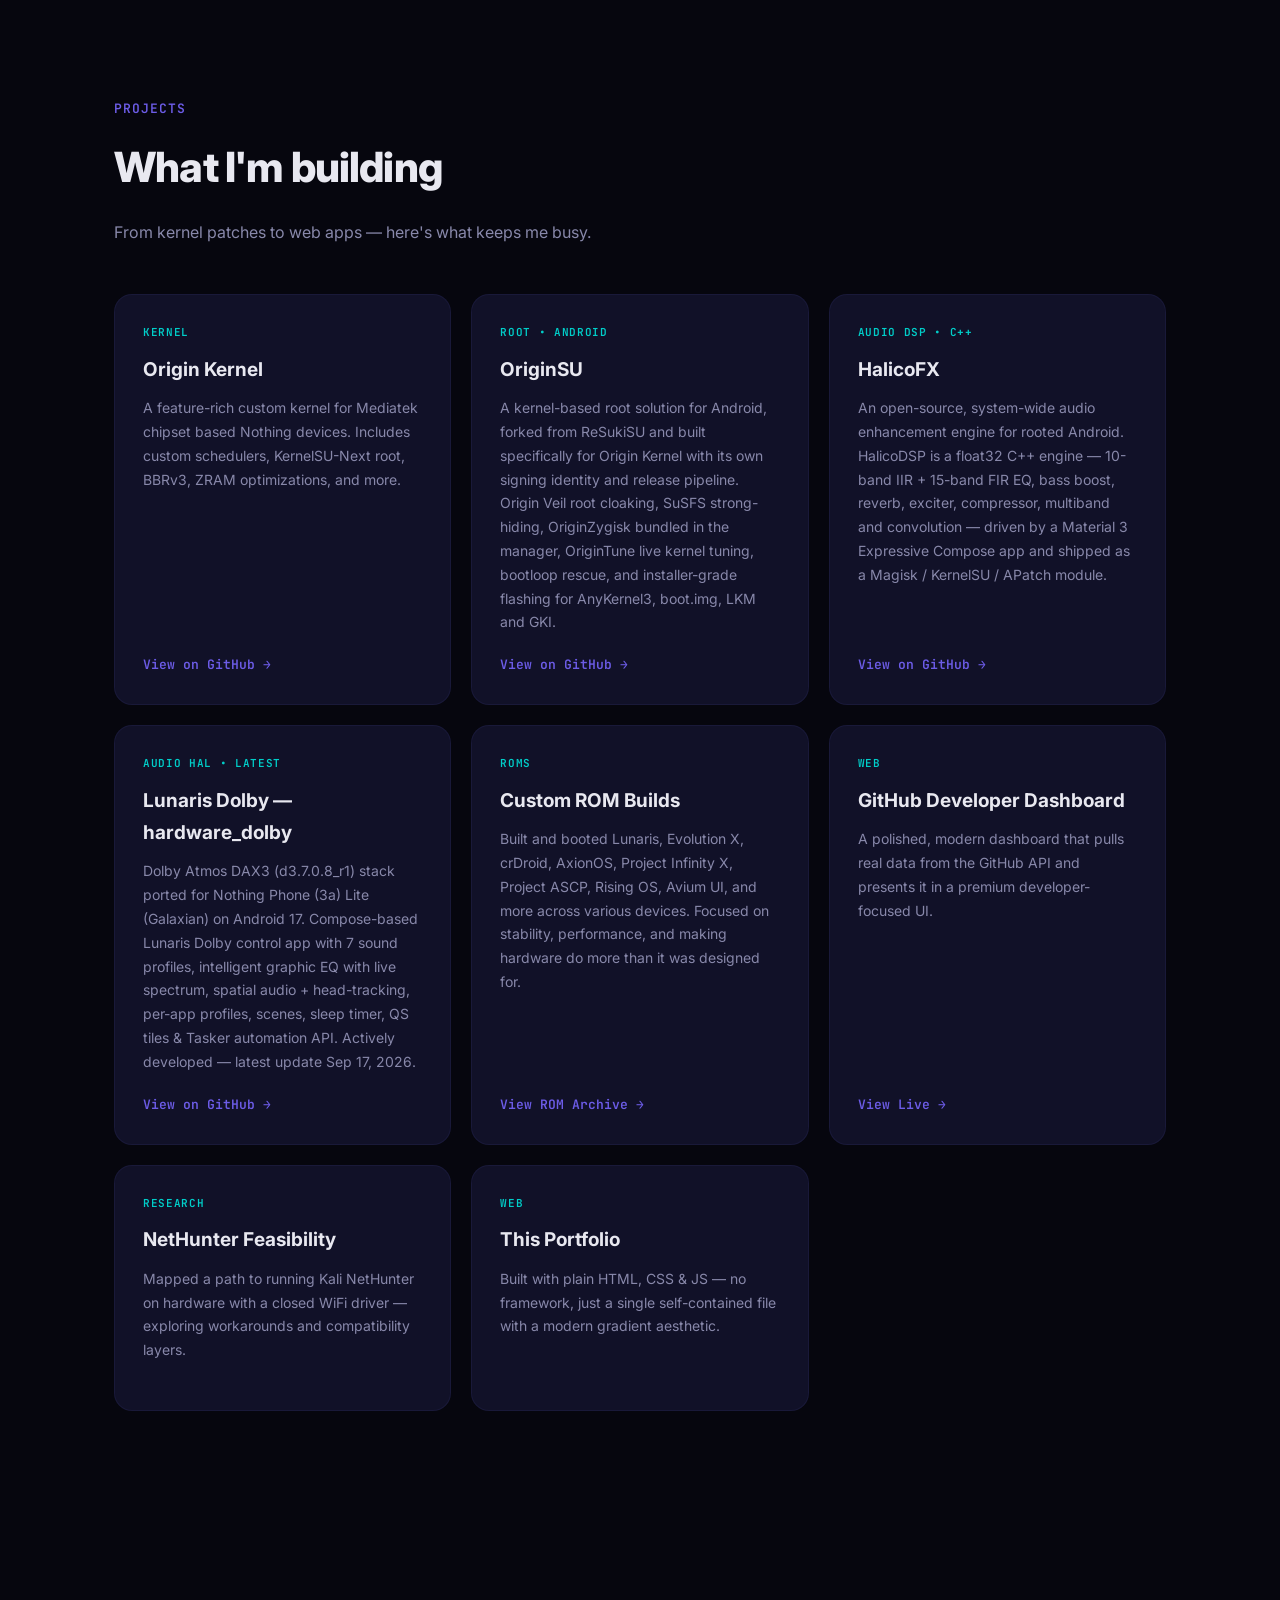
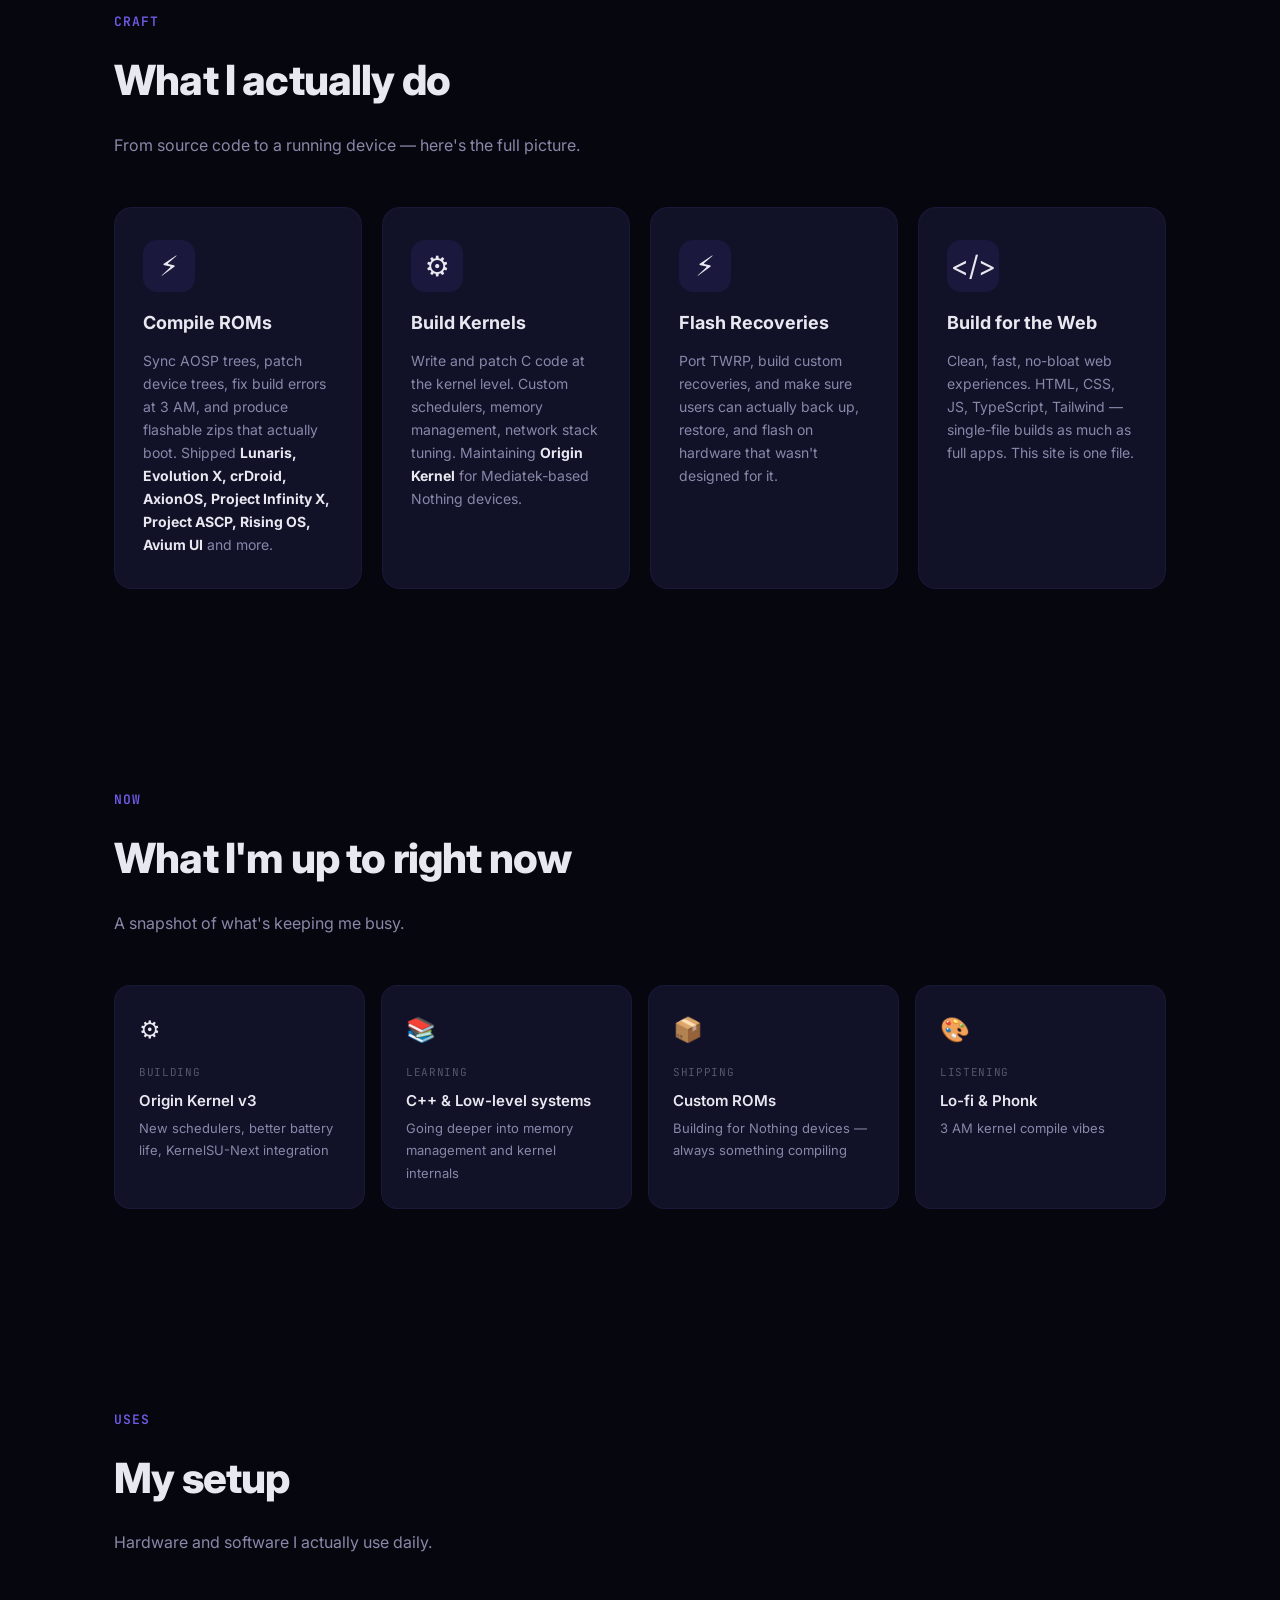
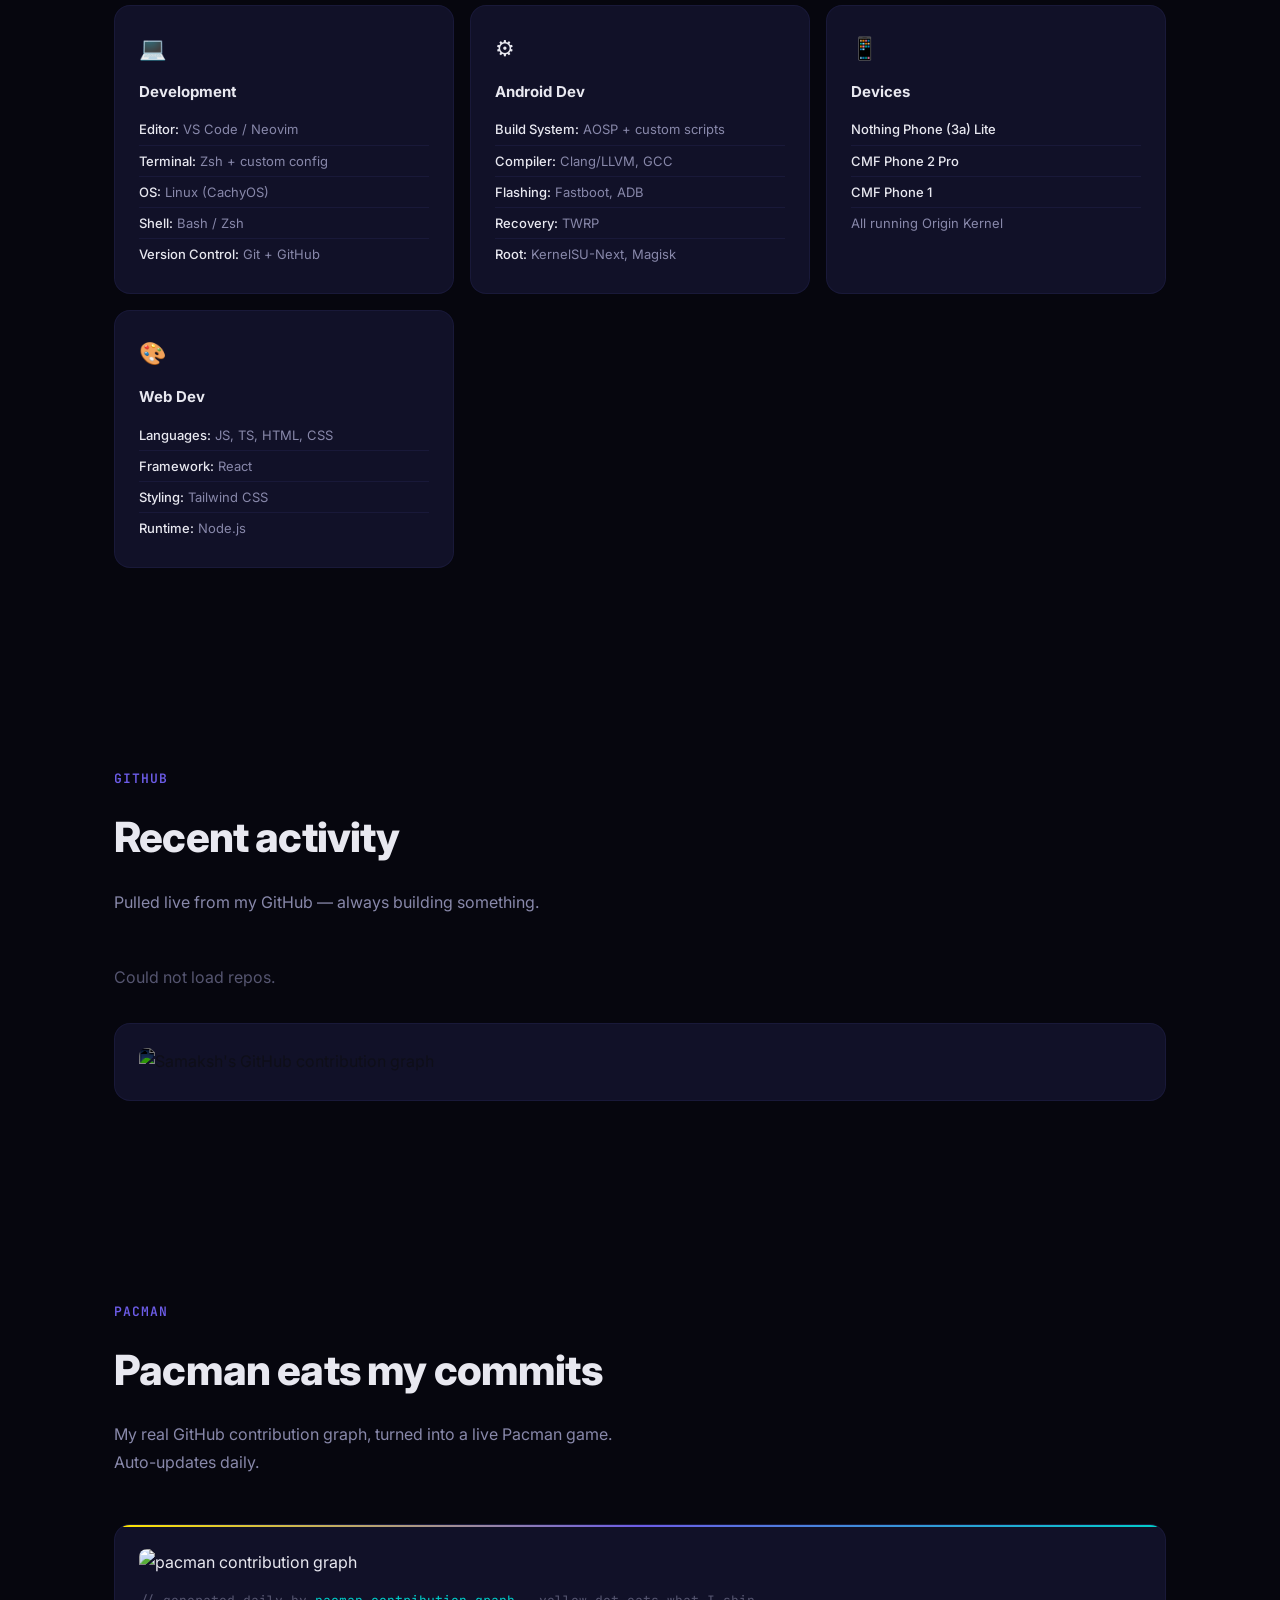
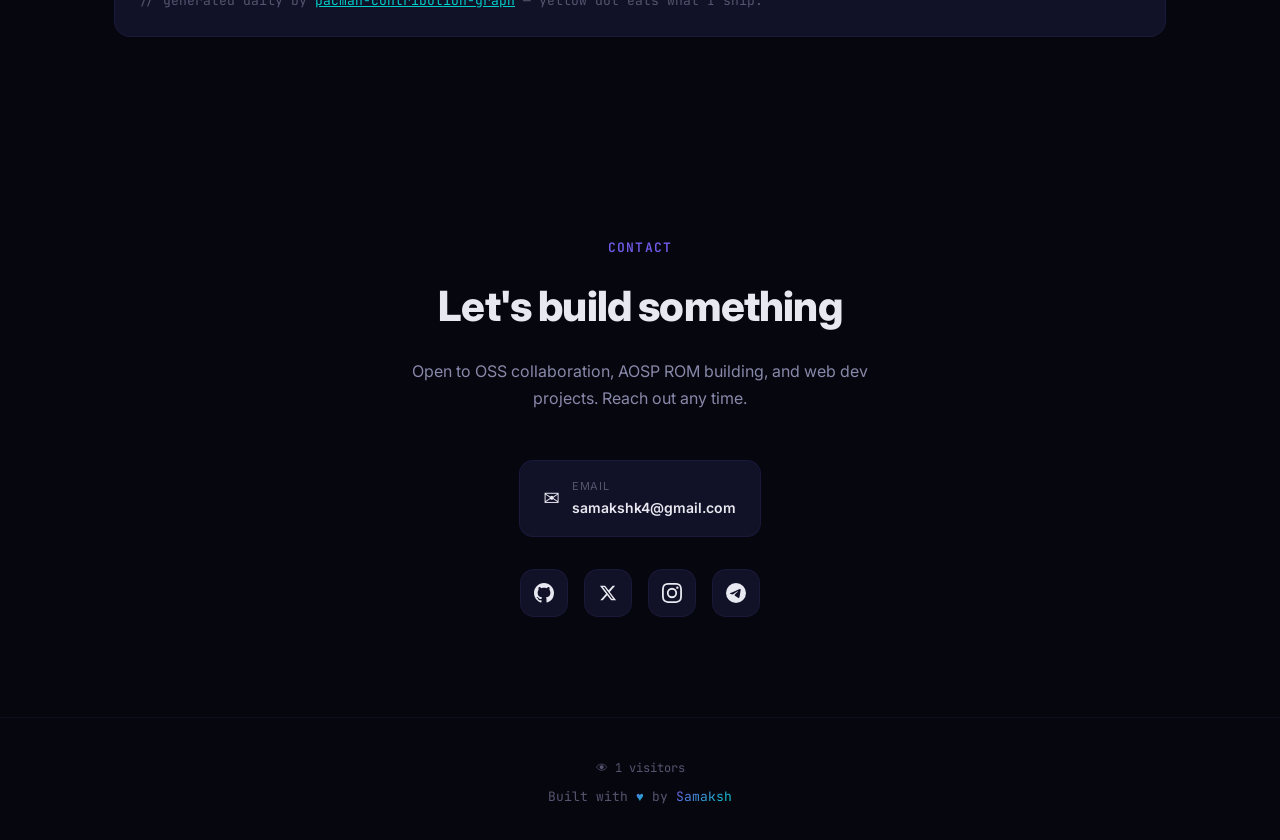
==== commit 0186c20f: "feat: add OriginSU and HalicoFX project cards" ====
--- a/index.html
+++ b/index.html
@@ -903,6 +903,18 @@
           <a href="https://github.com/samakshkambxj/origin-kernel" target="_blank" rel="noopener" class="project-link">View on GitHub &rarr;</a>
         </div>
         <div class="project-card reveal reveal-delay-2">
+          <div class="project-tag">Root • Android</div>
+          <h3>OriginSU</h3>
+          <p>A kernel-based root solution for Android, forked from ReSukiSU and built specifically for Origin Kernel with its own signing identity and release pipeline. Origin Veil root cloaking, SuSFS strong-hiding, OriginZygisk bundled in the manager, OriginTune live kernel tuning, bootloop rescue, and installer-grade flashing for AnyKernel3, boot.img, LKM and GKI.</p>
+          <a href="https://github.com/samakshkambxj/OriginSU" target="_blank" rel="noopener" class="project-link">View on GitHub &rarr;</a>
+        </div>
+        <div class="project-card reveal reveal-delay-3">
+          <div class="project-tag">Audio DSP • C++</div>
+          <h3>HalicoFX</h3>
+          <p>An open-source, system-wide audio enhancement engine for rooted Android. HalicoDSP is a float32 C++ engine — 10-band IIR + 15-band FIR EQ, bass boost, reverb, exciter, compressor, multiband and convolution — driven by a Material 3 Expressive Compose app and shipped as a Magisk / KernelSU / APatch module.</p>
+          <a href="https://github.com/samakshkambxj/HalicoFX" target="_blank" rel="noopener" class="project-link">View on GitHub &rarr;</a>
+        </div>
+        <div class="project-card reveal reveal-delay-2">
           <div class="project-tag">Audio HAL • Latest</div>
           <h3>Lunaris Dolby — hardware_dolby</h3>
           <p>Dolby Atmos DAX3 (d3.7.0.8_r1) stack ported for Nothing Phone (3a) Lite (Galaxian) on Android 17. Compose-based Lunaris Dolby control app with 7 sound profiles, intelligent graphic EQ with live spectrum, spatial audio + head-tracking, per-app profiles, scenes, sleep timer, QS tiles & Tasker automation API. Actively developed — latest update Sep 17, 2026.</p>
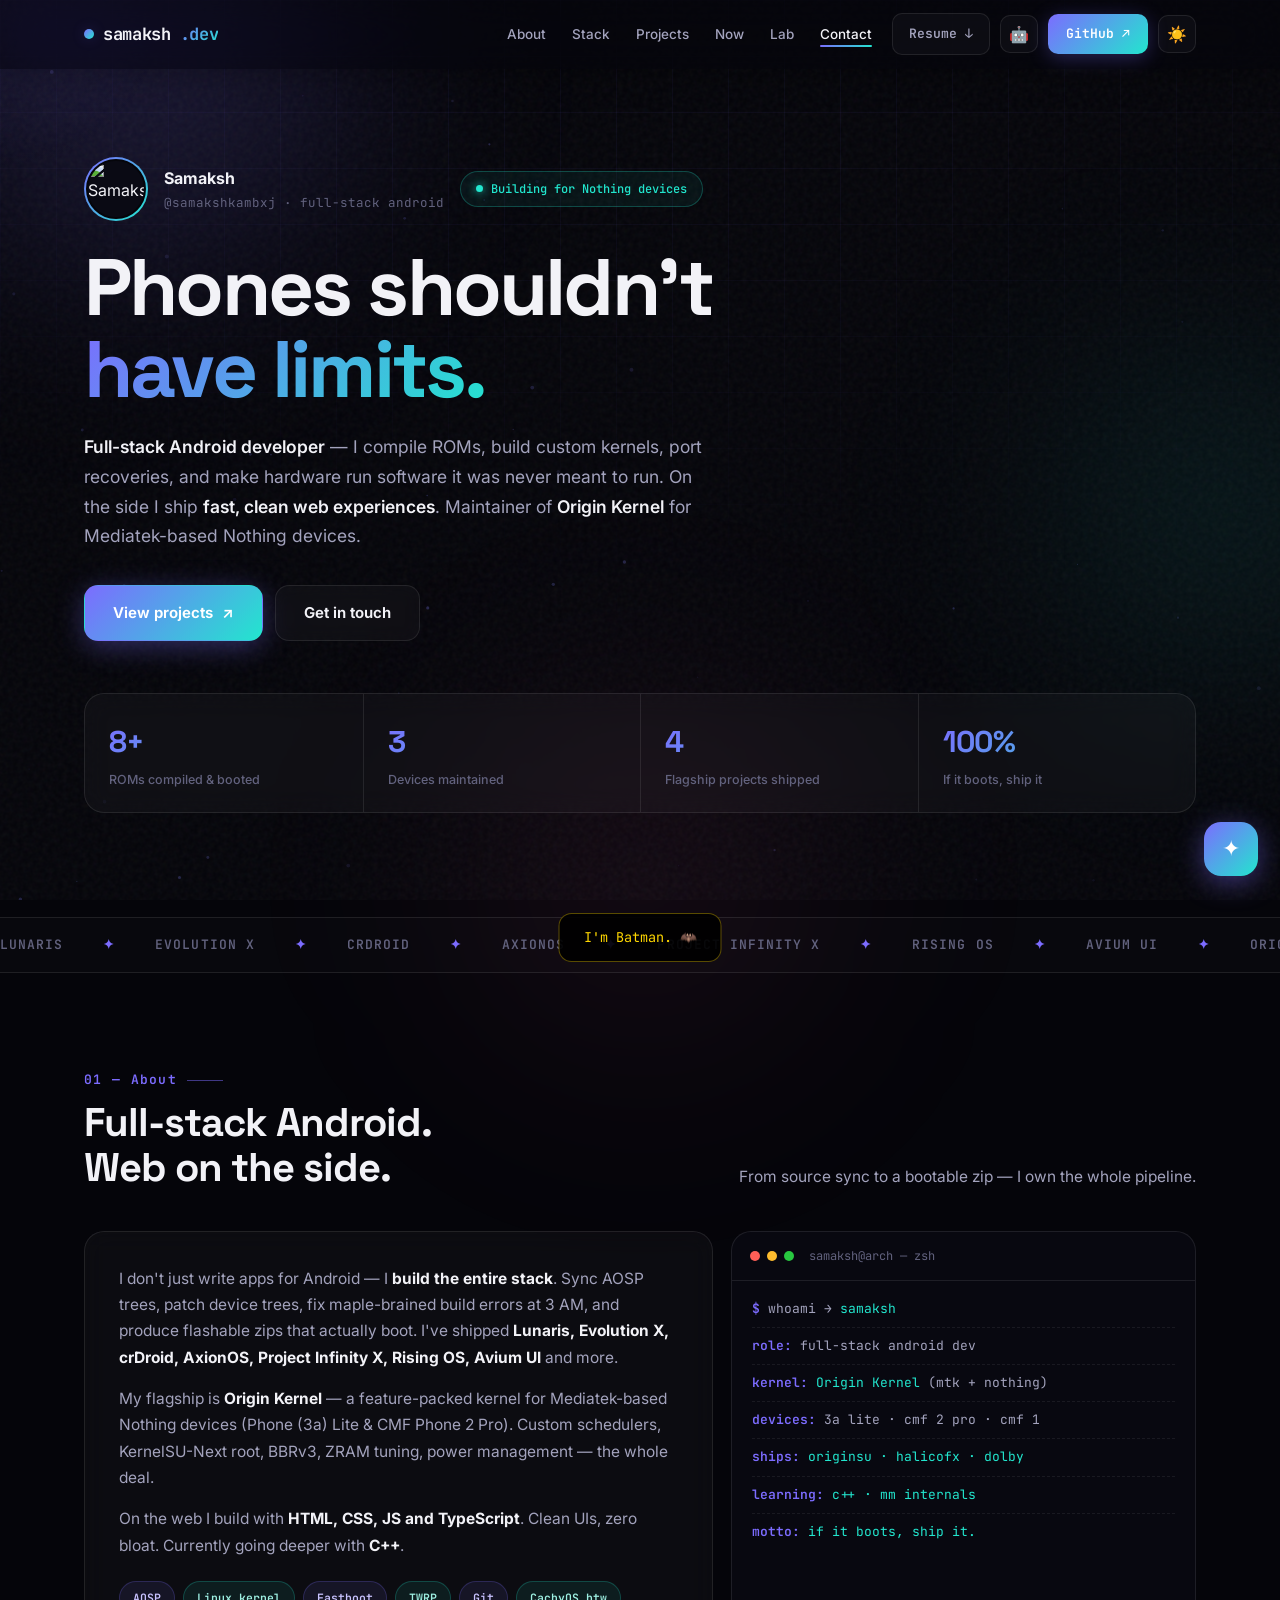
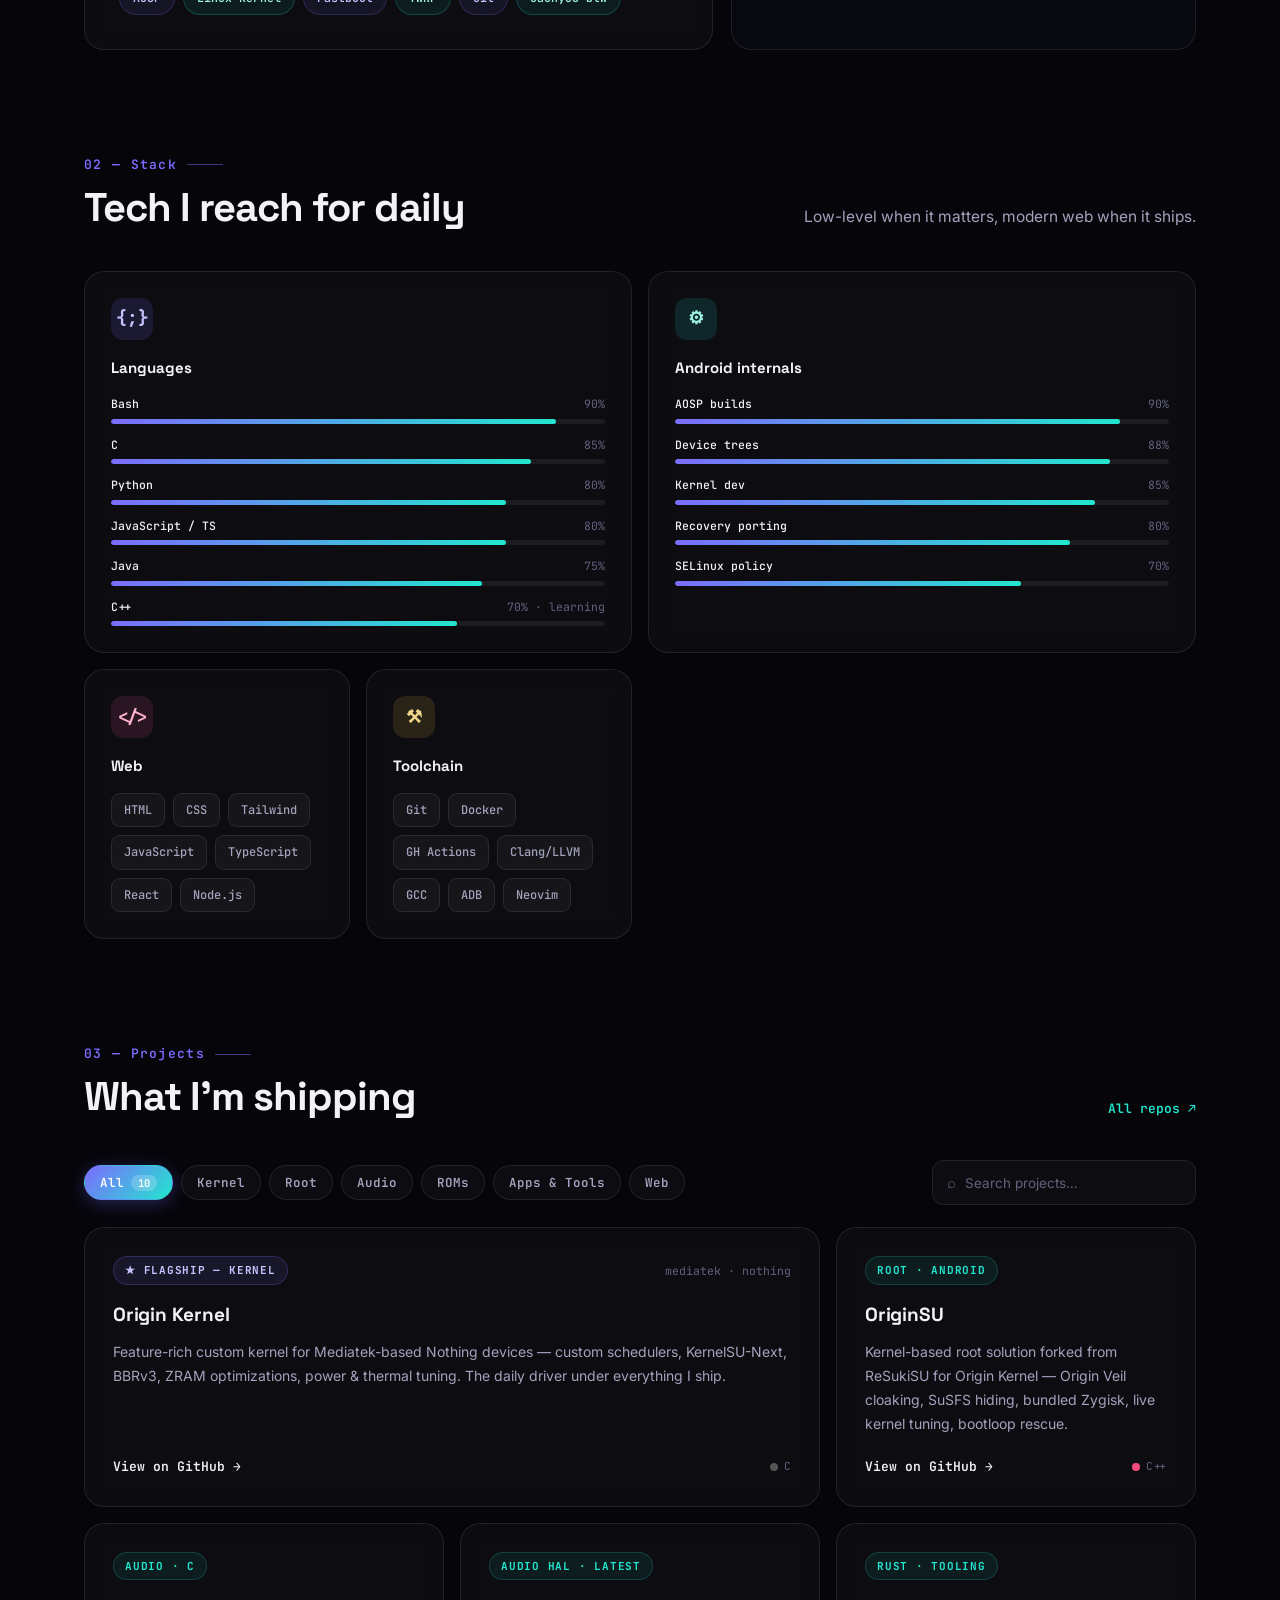
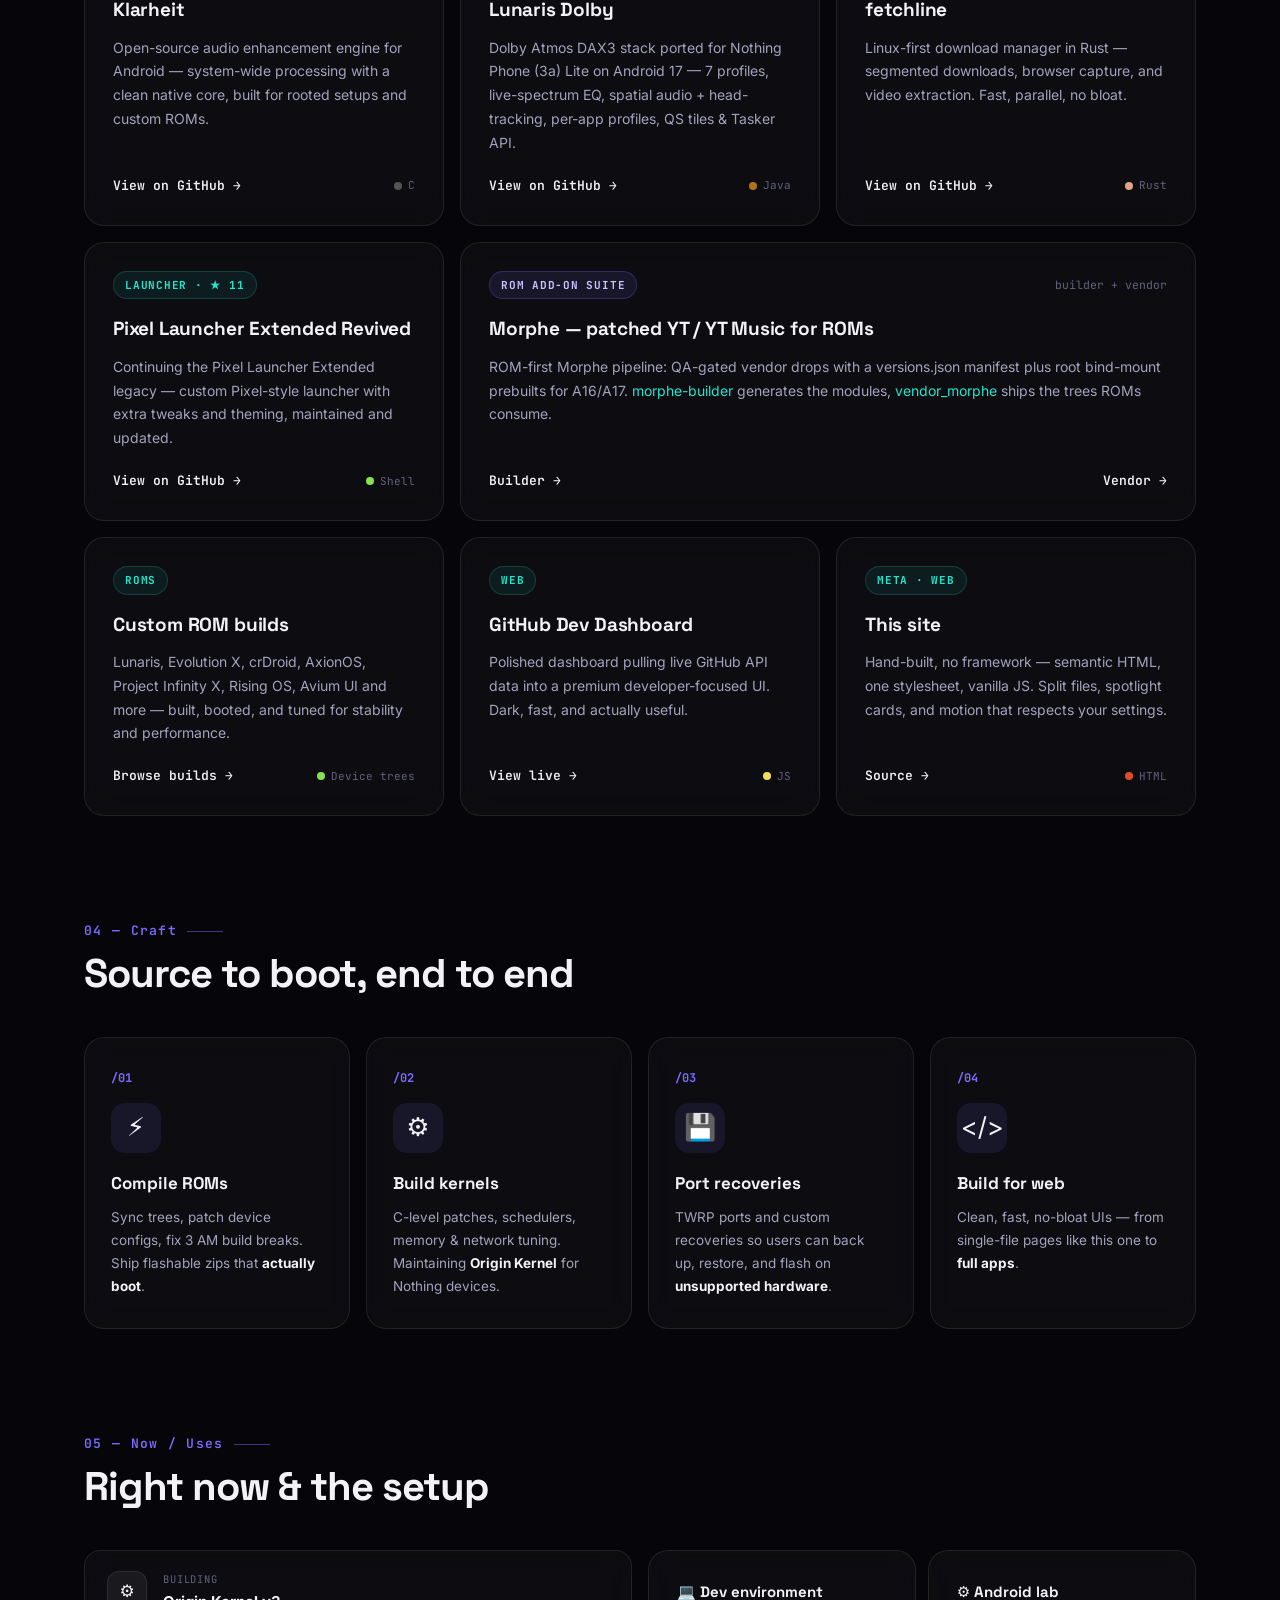
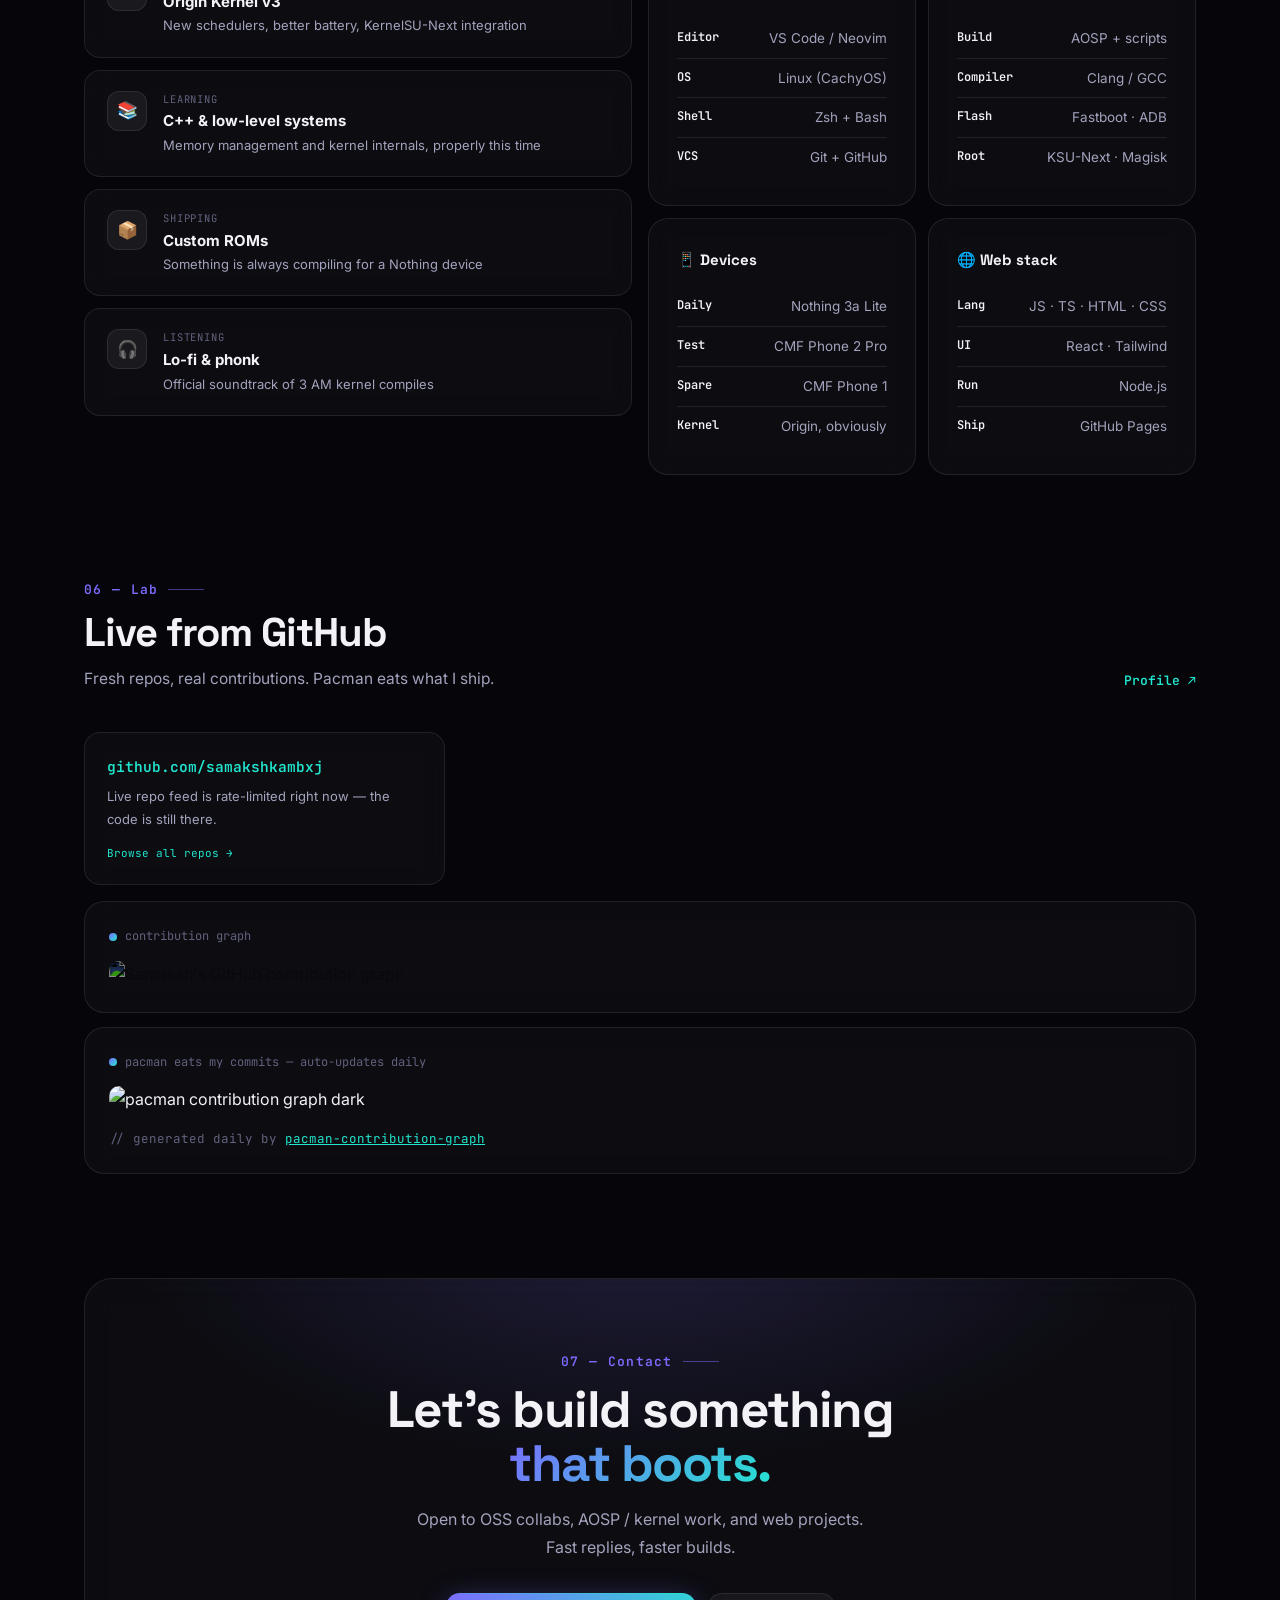
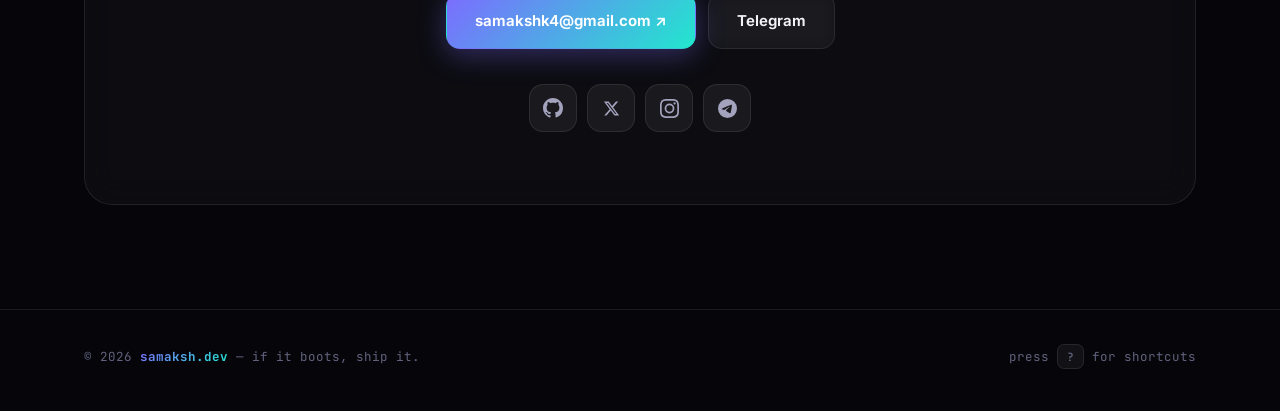
==== commit 6a3c71c6: "Revamp portfolio: bold + Material 3 dual styles, filters, resume, android chrome" ====
--- a/index.html
+++ b/index.html
@@ -3,8 +3,10 @@
 <head>
 <meta charset="UTF-8">
 <meta name="viewport" content="width=device-width, initial-scale=1.0">
-<title>Samaksh — Developer</title>
-<meta name="description" content="Samaksh — Full-stack Android developer and web developer. Building custom kernels, ROMs, recoveries, and modern web experiences.">
+<title>Samaksh — Full-Stack Android Developer</title>
+<meta name="description" content="Samaksh — Full-stack Android developer. Custom kernels, ROMs, recoveries, and modern web experiences. Maintainer of Origin Kernel for Nothing devices.">
+<meta name="theme-color" content="#05050a">
+<link rel="canonical" href="https://samaksh.dev/">
 <link rel="icon" href="https://avatars.githubusercontent.com/u/108800886?v=4" type="image/png">
 <meta property="og:title" content="Samaksh — Full-Stack Android Developer">
 <meta property="og:description" content="Building custom kernels, ROMs, recoveries, and web experiences. Maintainer of Origin Kernel for Nothing devices.">
@@ -14,699 +16,60 @@
 <meta name="twitter:card" content="summary_large_image">
 <meta name="twitter:creator" content="@samakshk4">
 <script type="application/ld+json">
-{
-  "@context": "https://schema.org",
-  "@type": "Person",
-  "name": "Samaksh",
-  "url": "https://samaksh.dev",
-  "image": "https://avatars.githubusercontent.com/u/108800886?v=4",
-  "sameAs": ["https://github.com/samakshkambxj", "https://x.com/samakshk4", "https://instagram.com/_absolutely.samaksh"],
-  "jobTitle": "Full-Stack Android Developer",
-  "description": "Android kernel and ROM developer, web developer. Maintainer of Origin Kernel for Nothing devices."
-}
+{"@context":"https://schema.org","@type":"Person","name":"Samaksh","url":"https://samaksh.dev","image":"https://avatars.githubusercontent.com/u/108800886?v=4","sameAs":["https://github.com/samakshkambxj","https://x.com/samakshk4","https://instagram.com/_absolutely.samaksh"],"jobTitle":"Full-Stack Android Developer","description":"Android kernel and ROM developer, web developer. Maintainer of Origin Kernel for Nothing devices."}
 </script>
 <link rel="preconnect" href="https://fonts.googleapis.com">
 <link rel="preconnect" href="https://fonts.gstatic.com" crossorigin>
-<link href="https://fonts.googleapis.com/css2?family=Inter:wght@400;500;600;700;800&family=JetBrains+Mono:wght@400;500;600&display=swap" rel="stylesheet">
-<style>
-  :root {
-    --bg: #06060e;
-    --bg-2: #0c0c1a;
-    --surface: #111128;
-    --surface-2: #161636;
-    --border: rgba(120, 120, 255, 0.08);
-    --text: #e8e8f0;
-    --text-dim: #8888aa;
-    --muted: #555570;
-    --accent-1: #6c5ce7;
-    --accent-2: #00cec9;
-    --accent-3: #fd79a8;
-    --gradient: linear-gradient(135deg, #6c5ce7, #00cec9);
-    --gradient-2: linear-gradient(135deg, #fd79a8, #6c5ce7);
-    --glow: rgba(108, 92, 231, 0.15);
-    --font-sans: 'Inter', system-ui, -apple-system, sans-serif;
-    --font-mono: 'JetBrains Mono', ui-monospace, monospace;
-    --maxw: 1100px;
-    --pad: 24px;
-  }
-
-  * { box-sizing: border-box; margin: 0; padding: 0; }
-  html { scroll-behavior: smooth; }
-  body {
-    background: var(--bg);
-    color: var(--text);
-    font-family: var(--font-sans);
-    line-height: 1.7;
-    -webkit-font-smoothing: antialiased;
-    overflow-x: hidden;
-  }
-  a { color: inherit; text-decoration: none; }
-  ::selection { background: var(--accent-1); color: #fff; }
-  img { max-width: 100%; display: block; }
-
-  .container { max-width: var(--maxw); margin: 0 auto; padding: 0 var(--pad); }
-
-  /* ===== GRID BACKGROUND ===== */
-  .grid-bg {
-    position: fixed; inset: 0; z-index: -1; pointer-events: none;
-    background-image:
-      linear-gradient(rgba(108, 92, 231, 0.03) 1px, transparent 1px),
-      linear-gradient(90deg, rgba(108, 92, 231, 0.03) 1px, transparent 1px);
-    background-size: 60px 60px;
-  }
-  .glow-orb {
-    position: fixed; width: 600px; height: 60px; border-radius: 50%;
-    background: radial-gradient(circle, var(--glow), transparent 70%);
-    pointer-events: none; z-index: -1; filter: blur(80px);
-  }
-  .glow-orb-1 { top: -200px; left: -100px; }
-  .glow-orb-2 { bottom: -200px; right: -100px; background: radial-gradient(circle, rgba(0,206,201,0.1), transparent 70%); }
-
-  /* ===== NAV ===== */
-  header {
-    position: sticky; top: 0; z-index: 100;
-    backdrop-filter: blur(20px) saturate(1.5);
-    background: rgba(6, 6, 14, 0.7);
-    border-bottom: 1px solid var(--border);
-  }
-  .nav {
-    display: flex; align-items: center; justify-content: space-between;
-    max-width: var(--maxw); margin: 0 auto; padding: 16px var(--pad);
-  }
-  .nav-logo {
-    font-family: var(--font-mono); font-weight: 700; font-size: 18px;
-    background: var(--gradient); -webkit-background-clip: text; -webkit-text-fill-color: transparent;
-  }
-  .nav-links { display: flex; gap: 32px; list-style: none; }
-  .nav-links a {
-    font-size: 14px; font-weight: 500; color: var(--text-dim);
-    transition: color 0.2s; position: relative;
-  }
-  .nav-links a::after {
-    content: ''; position: absolute; bottom: -4px; left: 0; width: 0; height: 2px;
-    background: var(--gradient); transition: width 0.3s; border-radius: 1px;
-  }
-  .nav-links a:hover { color: var(--text); }
-  .nav-links a:hover::after { width: 100%; }
-  .nav-cta {
-    font-family: var(--font-mono); font-size: 13px; font-weight: 600;
-    padding: 8px 18px; border-radius: 8px;
-    background: var(--gradient); color: #fff;
-    transition: transform 0.2s, box-shadow 0.2s;
-  }
-  .nav-cta:hover { transform: translateY(-1px); box-shadow: 0 4px 20px var(--glow); }
-
-  .hamburger { display: none; background: none; border: none; cursor: pointer; padding: 4px; }
-  .hamburger span { display: block; width: 22px; height: 2px; background: var(--text); margin: 5px 0; border-radius: 2px; transition: 0.3s; }
-
-  /* ===== HERO ===== */
-  .hero {
-    min-height: 100vh; display: flex; align-items: center;
-    padding: 120px 0 80px; position: relative;
-  }
-  .hero-content { max-width: 680px; }
-  .hero-avatar {
-    width: 120px; height: 120px; border-radius: 50%; margin-bottom: 24px;
-    padding: 3px; background: var(--gradient);
-    box-shadow: 0 0 30px rgba(108, 92, 231, 0.3);
-    position: relative; cursor: pointer; display: block;
-    transition: transform 0.3s, box-shadow 0.3s;
-  }
-  .hero-avatar:hover {
-    transform: scale(1.08);
-    box-shadow: 0 0 50px rgba(108, 92, 231, 0.5);
-  }
-  .hero-avatar img {
-    width: 100%; height: 100%; border-radius: 50%; object-fit: cover;
-    border: 3px solid var(--bg); display: block;
-  }
-  .hero-avatar .avatar-overlay {
-    position: absolute; inset: 3px; border-radius: 50%;
-    background: rgba(108, 92, 231, 0.6); opacity: 0;
-    display: flex; align-items: center; justify-content: center;
-    transition: opacity 0.3s; font-size: 28px; color: #fff;
-  }
-  .hero-avatar:hover .avatar-overlay { opacity: 1; }
-  .hero-badge {
-    display: inline-flex; align-items: center; gap: 8px;
-    font-family: var(--font-mono); font-size: 12px; font-weight: 500;
-    color: var(--accent-2); padding: 6px 14px; border-radius: 20px;
-    border: 1px solid rgba(0, 206, 201, 0.2); background: rgba(0, 206, 201, 0.05);
-    margin-bottom: 28px;
-  }
-  .hero-badge .dot { width: 6px; height: 6px; border-radius: 50%; background: var(--accent-2); animation: pulse 2s infinite; }
-  @keyframes pulse { 0%, 100% { opacity: 1; } 50% { opacity: 0.4; } }
-
-  .hero h1 {
-    font-size: clamp(2.8rem, 6vw, 4.5rem); font-weight: 800;
-    line-height: 1.08; letter-spacing: -0.03em; margin-bottom: 24px;
-  }
-  .hero h1 .gradient-text {
-    background: var(--gradient); -webkit-background-clip: text; -webkit-text-fill-color: transparent;
-  }
-  .hero-desc {
-    font-size: 18px; color: var(--text-dim); max-width: 520px;
-    margin-bottom: 36px; line-height: 1.7;
-  }
-  .hero-desc strong { color: var(--text); font-weight: 600; }
-  .hero-actions { display: flex; gap: 14px; flex-wrap: wrap; }
-  .btn {
-    display: inline-flex; align-items: center; gap: 8px;
-    padding: 14px 28px; border-radius: 12px; font-size: 15px; font-weight: 600;
-    transition: transform 0.2s, box-shadow 0.2s; cursor: pointer; border: none;
-  }
-  .btn-primary {
-    background: var(--gradient); color: #fff;
-    box-shadow: 0 4px 24px rgba(108, 92, 231, 0.3);
-  }
-  .btn-primary:hover { transform: translateY(-2px); box-shadow: 0 8px 32px rgba(108, 92, 231, 0.4); }
-  .btn-outline {
-    background: transparent; color: var(--text);
-    border: 1px solid var(--border); backdrop-filter: blur(10px);
-  }
-  .btn-outline:hover { border-color: var(--accent-1); background: rgba(108, 92, 231, 0.05); }
-
-  .hero-visual {
-    position: absolute; right: -60px; top: 50%; transform: translateY(-50%);
-    width: 420px; height: 420px; opacity: 0.12; pointer-events: none;
-  }
-  .hero-visual svg { width: 100%; height: 100%; }
-
-  /* ===== SECTION STYLES ===== */
-  section { padding: 100px 0; }
-  .section-label {
-    font-family: var(--font-mono); font-size: 13px; font-weight: 600;
-    color: var(--accent-1); letter-spacing: 0.08em; text-transform: uppercase;
-    margin-bottom: 12px;
-  }
-  .section-title {
-    font-size: clamp(1.8rem, 3.5vw, 2.6rem); font-weight: 800;
-    letter-spacing: -0.02em; margin-bottom: 16px;
-  }
-  .section-desc { color: var(--text-dim); font-size: 16px; max-width: 520px; margin-bottom: 48px; }
-
-  /* ===== ABOUT ===== */
-  .about-grid { display: grid; grid-template-columns: 1fr 1fr; gap: 60px; align-items: center; }
-  .about-text p { color: var(--text-dim); margin-bottom: 16px; font-size: 15.5px; }
-  .about-text p strong { color: var(--text); }
-  .about-stats { display: grid; grid-template-columns: 1fr 1fr; gap: 16px; margin-top: 32px; }
-  .stat-card {
-    background: var(--surface); border: 1px solid var(--border); border-radius: 14px;
-    padding: 20px; text-align: center;
-  }
-  .stat-num {
-    font-family: var(--font-mono); font-size: 28px; font-weight: 700;
-    background: var(--gradient); -webkit-background-clip: text; -webkit-text-fill-color: transparent;
-  }
-  .stat-label { font-size: 13px; color: var(--text-dim); margin-top: 4px; }
-
-  .about-card {
-    background: var(--surface); border: 1px solid var(--border); border-radius: 20px;
-    padding: 32px; position: relative; overflow: hidden;
-  }
-  .about-card::before {
-    content: ''; position: absolute; top: 0; left: 0; right: 0; height: 3px;
-    background: var(--gradient);
-  }
-  .about-card h3 {
-    font-family: var(--font-mono); font-size: 14px; color: var(--accent-2);
-    margin-bottom: 20px;
-  }
-  .about-card .terminal-line {
-    font-family: var(--font-mono); font-size: 13px; color: var(--text-dim);
-    padding: 6px 0; border-bottom: 1px solid var(--border);
-  }
-  .about-card .terminal-line:last-child { border-bottom: none; }
-  .about-card .terminal-line .prompt { color: var(--accent-1); }
-  .about-card .terminal-line .val { color: var(--accent-2); }
-
-  /* ===== SKILLS ===== */
-  .skills-grid { display: grid; grid-template-columns: repeat(auto-fit, minmax(280px, 1fr)); gap: 20px; }
-  .skill-category {
-    background: var(--surface); border: 1px solid var(--border); border-radius: 16px;
-    padding: 28px; transition: border-color 0.3s, transform 0.3s;
-  }
-  .skill-category:hover { border-color: rgba(108, 92, 231, 0.3); transform: translateY(-4px); }
-  .skill-cat-icon {
-    width: 44px; height: 44px; border-radius: 12px; display: flex; align-items: center; justify-content: center;
-    font-size: 20px; margin-bottom: 16px;
-  }
-  .skill-cat-icon.lang { background: rgba(108, 92, 231, 0.15); }
-  .skill-cat-icon.web { background: rgba(0, 206, 201, 0.15); }
-  .skill-cat-icon.sys { background: rgba(253, 121, 168, 0.15); }
-  .skill-cat-icon.tools { background: rgba(242, 193, 78, 0.15); }
-  .skill-category h3 { font-size: 16px; font-weight: 700; margin-bottom: 14px; }
-  .skill-tags { display: flex; flex-wrap: wrap; gap: 8px; }
-  .skill-tag {
-    font-family: var(--font-mono); font-size: 12px; font-weight: 500;
-    padding: 5px 12px; border-radius: 8px;
-    background: rgba(255,255,255,0.04); border: 1px solid var(--border);
-    color: var(--text-dim); transition: 0.2s;
-  }
-  .skill-tag:hover { border-color: var(--accent-1); color: var(--text); }
-
-  /* ===== PROJECTS ===== */
-  .projects-grid { display: grid; grid-template-columns: repeat(auto-fit, minmax(320px, 1fr)); gap: 20px; }
-  .project-card {
-    background: var(--surface); border: 1px solid var(--border); border-radius: 18px;
-    padding: 28px; display: flex; flex-direction: column;
-    transition: border-color 0.3s, transform 0.3s, box-shadow 0.3s;
-    position: relative; overflow: hidden;
-  }
-  .project-card:hover {
-    border-color: rgba(108, 92, 231, 0.4);
-    transform: translateY(-6px);
-    box-shadow: 0 20px 60px rgba(108, 92, 231, 0.1);
-  }
-  .project-card::after {
-    content: ''; position: absolute; top: 0; left: 0; right: 0; height: 2px;
-    background: var(--gradient); opacity: 0; transition: opacity 0.3s;
-  }
-  .project-card:hover::after { opacity: 1; }
-  .project-tag {
-    font-family: var(--font-mono); font-size: 11px; font-weight: 600;
-    text-transform: uppercase; letter-spacing: 0.06em;
-    color: var(--accent-2); margin-bottom: 12px;
-  }
-  .project-card h3 { font-size: 19px; font-weight: 700; margin-bottom: 10px; }
-  .project-card p { color: var(--text-dim); font-size: 14px; flex: 1; margin-bottom: 20px; }
-  .project-link {
-    font-family: var(--font-mono); font-size: 13px; font-weight: 600;
-    color: var(--accent-1); display: inline-flex; align-items: center; gap: 6px;
-    transition: gap 0.2s;
-  }
-  .project-link:hover { gap: 10px; }
-
-  /* ===== CRAFT ===== */
-  .craft-grid { display: grid; grid-template-columns: repeat(auto-fit, minmax(240px, 1fr)); gap: 20px; }
-  .craft-card {
-    background: var(--surface); border: 1px solid var(--border); border-radius: 18px;
-    padding: 32px 28px; transition: border-color 0.3s, transform 0.3s, box-shadow 0.3s;
-    position: relative; overflow: hidden;
-  }
-  .craft-card:hover {
-    border-color: rgba(108, 92, 231, 0.4);
-    transform: translateY(-6px);
-    box-shadow: 0 20px 60px rgba(108, 92, 231, 0.08);
-  }
-  .craft-card::before {
-    content: ''; position: absolute; top: 0; left: 0; right: 0; height: 2px;
-    background: var(--gradient); opacity: 0; transition: opacity 0.3s;
-  }
-  .craft-card:hover::before { opacity: 1; }
-  .craft-icon {
-    font-size: 28px; margin-bottom: 16px; display: inline-block;
-    width: 52px; height: 52px; line-height: 52px; text-align: center;
-    border-radius: 14px; background: rgba(108, 92, 231, 0.1);
-  }
-  .craft-card h3 { font-size: 18px; font-weight: 700; margin-bottom: 10px; }
-  .craft-card p { color: var(--text-dim); font-size: 14px; line-height: 1.65; }
-  .craft-card p strong { color: var(--text); }
-
-  /* ===== STATUS ===== */
-  .status-terminal {
-    background: var(--surface); border: 1px solid var(--border); border-radius: 16px;
-    overflow: hidden; max-width: 700px;
-  }
-  .status-header {
-    display: flex; align-items: center; gap: 8px;
-    padding: 14px 20px; border-bottom: 1px solid var(--border);
-    font-family: var(--font-mono); font-size: 13px; color: var(--muted);
-  }
-  .status-dot { width: 10px; height: 10px; border-radius: 50%; }
-  .status-dot.r { background: #ff5f57; }
-  .status-dot.y { background: #febc2e; }
-  .status-dot.g { background: #28c840; }
-  .status-body { padding: 8px 20px 16px; }
-  .status-row {
-    display: grid; grid-template-columns: 70px 1fr; gap: 16px;
-    padding: 10px 0; border-bottom: 1px dashed var(--border); align-items: baseline;
-  }
-  .status-row:last-child { border-bottom: none; }
-  .status-badge {
-    font-family: var(--font-mono); font-size: 12px; font-weight: 700;
-    padding: 3px 8px; border-radius: 6px; text-align: center;
-  }
-  .status-badge.ok { background: rgba(0, 206, 201, 0.12); color: var(--accent-2); }
-  .status-badge.warn { background: rgba(242, 193, 78, 0.12); color: #f2c14e; }
-  .status-text { font-size: 14px; color: var(--text-dim); }
-  .status-text strong { color: var(--text); font-weight: 600; }
-
-  /* ===== CONTACT ===== */
-  .contact-wrapper { text-align: center; max-width: 560px; margin: 0 auto; }
-  .contact-wrapper .section-desc { margin-left: auto; margin-right: auto; }
-  .contact-links { display: flex; justify-content: center; gap: 12px; flex-wrap: wrap; margin-bottom: 32px; }
-  .contact-card {
-    display: flex; align-items: center; gap: 12px;
-    background: var(--surface); border: 1px solid var(--border); border-radius: 14px;
-    padding: 16px 24px; transition: border-color 0.3s, transform 0.2s;
-  }
-  .contact-card:hover { border-color: var(--accent-1); transform: translateY(-2px); }
-  .contact-icon { font-size: 20px; }
-  .contact-info { text-align: left; }
-  .contact-info .label { font-size: 11px; color: var(--muted); text-transform: uppercase; letter-spacing: 0.05em; }
-  .contact-info .value { font-size: 14px; font-weight: 600; }
-
-  .social-row { display: flex; justify-content: center; gap: 16px; }
-  .social-link {
-    width: 48px; height: 48px; border-radius: 14px;
-    background: var(--surface); border: 1px solid var(--border);
-    display: flex; align-items: center; justify-content: center;
-    font-size: 20px; transition: 0.3s;
-  }
-  .social-link:hover { border-color: var(--accent-1); background: var(--surface-2); transform: translateY(-3px); }
-
-  /* ===== FOOTER ===== */
-  footer {
-    padding: 32px 0; text-align: center;
-    font-family: var(--font-mono); font-size: 13px; color: var(--muted);
-    border-top: 1px solid var(--border);
-  }
-  footer .gradient-text {
-    background: var(--gradient); -webkit-background-clip: text; -webkit-text-fill-color: transparent;
-  }
-
-  /* ===== SCROLL PROGRESS BAR ===== */
-  .scroll-progress {
-    position: fixed; top: 0; left: 0; height: 3px; z-index: 200;
-    background: var(--gradient); width: 0%; transition: width 0.1s;
-  }
-
-  /* ===== CURSOR GLOW ===== */
-  .cursor-glow {
-    position: fixed; width: 320px; height: 320px; border-radius: 50%;
-    background: radial-gradient(circle, rgba(108,92,231,0.08), transparent 70%);
-    pointer-events: none; z-index: 0; transform: translate(-50%, -50%);
-    transition: left 0.15s ease-out, top 0.15s ease-out;
-  }
-
-  /* ===== TYPING ANIMATION ===== */
-  .typing-wrap { display: inline; }
-  .typing-cursor {
-    display: inline-block; width: 3px; height: 0.85em;
-    background: var(--accent-1); margin-left: 4px;
-    vertical-align: text-bottom; animation: blink-cursor 0.8s step-end infinite;
-  }
-  @keyframes blink-cursor { 50% { opacity: 0; } }
-
-  /* ===== ANIMATED SKILL BARS ===== */
-  .skill-bar-wrap { margin-top: 12px; }
-  .skill-bar-item { margin-bottom: 10px; }
-  .skill-bar-label {
-    display: flex; justify-content: space-between; align-items: center;
-    font-family: var(--font-mono); font-size: 12px; margin-bottom: 5px;
-  }
-  .skill-bar-label span:first-child { color: var(--text); font-weight: 500; }
-  .skill-bar-label span:last-child { color: var(--text-dim); }
-  .skill-bar-track {
-    height: 6px; background: rgba(255,255,255,0.05); border-radius: 3px; overflow: hidden;
-  }
-  .skill-bar-fill {
-    height: 100%; border-radius: 3px; width: 0;
-    background: var(--gradient); transition: width 1.2s cubic-bezier(0.25, 0.46, 0.45, 0.94);
-  }
-
-  /* ===== GITHUB ACTIVITY ===== */
-  .gh-grid {
-    display: grid; grid-template-columns: repeat(auto-fit, minmax(280px, 1fr)); gap: 16px;
-  }
-  .gh-repo {
-    background: var(--surface); border: 1px solid var(--border); border-radius: 14px;
-    padding: 20px; transition: border-color 0.3s, transform 0.2s;
-  }
-  .gh-repo:hover { border-color: rgba(108, 92, 231, 0.4); transform: translateY(-3px); }
-  .gh-repo-name {
-    font-family: var(--font-mono); font-size: 15px; font-weight: 600;
-    color: var(--accent-2); margin-bottom: 6px;
-  }
-  .gh-repo-desc { font-size: 13px; color: var(--text-dim); margin-bottom: 12px; min-height: 36px; }
-  .gh-repo-meta {
-    display: flex; gap: 16px; font-family: var(--font-mono); font-size: 11px; color: var(--muted);
-  }
-  .gh-repo-meta .lang-dot {
-    width: 8px; height: 8px; border-radius: 50%; display: inline-block; margin-right: 4px;
-    vertical-align: middle;
-  }
-
-  /* ===== NOW SECTION ===== */
-  .now-grid { display: grid; grid-template-columns: repeat(auto-fit, minmax(240px, 1fr)); gap: 16px; }
-  .now-card {
-    background: var(--surface); border: 1px solid var(--border); border-radius: 16px;
-    padding: 24px; transition: border-color 0.3s;
-  }
-  .now-card:hover { border-color: rgba(108, 92, 231, 0.3); }
-  .now-icon { font-size: 24px; margin-bottom: 12px; }
-  .now-label {
-    font-family: var(--font-mono); font-size: 11px; color: var(--muted);
-    text-transform: uppercase; letter-spacing: 0.06em; margin-bottom: 6px;
-  }
-  .now-value { font-size: 15px; font-weight: 600; color: var(--text); }
-  .now-sub { font-size: 13px; color: var(--text-dim); margin-top: 4px; }
-
-  /* ===== USES SECTION ===== */
-  .uses-grid { display: grid; grid-template-columns: repeat(auto-fit, minmax(260px, 1fr)); gap: 16px; }
-  .uses-card {
-    background: var(--surface); border: 1px solid var(--border); border-radius: 16px;
-    padding: 24px; transition: border-color 0.3s, transform 0.2s;
-  }
-  .uses-card:hover { border-color: rgba(108, 92, 231, 0.3); transform: translateY(-3px); }
-  .uses-icon { font-size: 22px; margin-bottom: 12px; }
-  .uses-card h3 { font-size: 15px; font-weight: 700; margin-bottom: 10px; }
-  .uses-list { list-style: none; padding: 0; }
-  .uses-list li {
-    font-size: 13px; color: var(--text-dim); padding: 4px 0;
-    border-bottom: 1px solid var(--border);
-  }
-  .uses-list li:last-child { border-bottom: none; }
-  .uses-list li strong { color: var(--text); font-weight: 500; }
-
-  /* ===== BATMAN MODE ===== */
-  body.batman-mode {
-    --bg: #000000; --surface: #0a0a0a; --surface-2: #111;
-    --border: rgba(255, 215, 0, 0.15); --accent-1: #ffd700; --accent-2: #ffd700;
-    --gradient: linear-gradient(135deg, #ffd700, #ff8c00);
-  }
-  body.batman-mode .grid-bg {
-    background-image:
-      linear-gradient(rgba(255, 215, 0, 0.03) 1px, transparent 1px),
-      linear-gradient(90deg, rgba(255, 215, 0, 0.03) 1px, transparent 1px);
-  }
-  .batman-toast {
-    position: fixed; bottom: 30px; left: 50%; transform: translateX(-50%) translateY(100px);
-    font-family: var(--font-mono); font-size: 14px; color: #ffd700;
-    background: rgba(0,0,0,0.9); border: 1px solid rgba(255,215,0,0.3);
-    padding: 12px 24px; border-radius: 12px; z-index: 300;
-    transition: transform 0.4s ease; pointer-events: none;
-  }
-  .batman-toast.show { transform: translateX(-50%) translateY(0); }
-
-  /* ===== PAGE TRANSITION ===== */
-  body { opacity: 0; transition: opacity 0.5s ease; }
-  body.loaded { opacity: 1; }
-
-  /* ===== BACK TO TOP ===== */
-  .back-to-top {
-    position: fixed; bottom: 90px; right: 24px; z-index: 100;
-    width: 44px; height: 44px; border-radius: 12px;
-    background: var(--surface); border: 1px solid var(--border);
-    color: var(--text); font-size: 18px; cursor: pointer;
-    display: flex; align-items: center; justify-content: center;
-    opacity: 0; transform: translateY(20px);
-    transition: opacity 0.3s, transform 0.3s, border-color 0.3s;
-    pointer-events: none;
-  }
-  .back-to-top.visible { opacity: 1; transform: none; pointer-events: auto; }
-  .back-to-top:hover { border-color: var(--accent-1); }
-
-  /* ===== FLOATING ACTION BUTTON ===== */
-  .fab {
-    position: fixed; bottom: 24px; right: 24px; z-index: 100;
-    width: 52px; height: 52px; border-radius: 16px;
-    background: var(--gradient); border: none; color: #fff;
-    font-size: 22px; cursor: pointer;
-    display: flex; align-items: center; justify-content: center;
-    box-shadow: 0 4px 24px rgba(108, 92, 231, 0.4);
-    transition: transform 0.3s, box-shadow 0.3s;
-  }
-  .fab:hover { transform: scale(1.1); box-shadow: 0 8px 32px rgba(108, 92, 231, 0.5); }
-  .fab-menu {
-    position: fixed; bottom: 88px; right: 24px; z-index: 99;
-    display: flex; flex-direction: column; gap: 10px;
-    opacity: 0; transform: translateY(20px) scale(0.9);
-    pointer-events: none; transition: opacity 0.3s, transform 0.3s;
-  }
-  .fab-menu.open { opacity: 1; transform: none; pointer-events: auto; }
-  .fab-menu a {
-    width: 44px; height: 44px; border-radius: 12px;
-    background: var(--surface); border: 1px solid var(--border);
-    display: flex; align-items: center; justify-content: center;
-    font-size: 18px; transition: border-color 0.2s, transform 0.2s;
-  }
-  .fab-menu a:hover { border-color: var(--accent-1); transform: scale(1.1); }
-
-  /* ===== THEME TOGGLE ===== */
-  .theme-toggle {
-    background: none; border: none; cursor: pointer; padding: 4px;
-    color: var(--text-dim); font-size: 18px; transition: color 0.2s;
-    display: flex; align-items: center;
-  }
-  .theme-toggle:hover { color: var(--text); }
-
-  /* ===== LIGHT MODE ===== */
-  body.light {
-    --bg: #f4f4f8;
-    --bg-2: #eaeaf0;
-    --surface: #ffffff;
-    --surface-2: #f0f0f6;
-    --border: rgba(100, 100, 180, 0.12);
-    --text: #1a1a2e;
-    --text-dim: #5a5a7a;
-    --muted: #8888aa;
-    --glow: rgba(108, 92, 231, 0.08);
-  }
-  body.light header { background: rgba(244, 244, 248, 0.8); }
-  body.light .grid-bg {
-    background-image:
-      linear-gradient(rgba(108, 92, 231, 0.04) 1px, transparent 1px),
-      linear-gradient(90deg, rgba(108, 92, 231, 0.04) 1px, transparent 1px);
-  }
-  body.light .hero-avatar { border-color: var(--bg); }
-  body.light .hero-avatar img { border-color: var(--bg); }
-
-  /* ===== KEYBOARD HINTS ===== */
-  .kbd-hints {
-    position: fixed; inset: 0; z-index: 500;
-    background: rgba(6, 6, 14, 0.85); backdrop-filter: blur(12px);
-    display: flex; align-items: center; justify-content: center;
-    opacity: 0; pointer-events: none; transition: opacity 0.3s;
-  }
-  .kbd-hints.open { opacity: 1; pointer-events: auto; }
-  .kbd-box {
-    background: var(--surface); border: 1px solid var(--border); border-radius: 20px;
-    padding: 32px 40px; max-width: 420px; width: 90%;
-  }
-  .kbd-box h3 { font-family: var(--font-mono); font-size: 16px; margin-bottom: 20px; text-align: center; }
-  .kbd-row { display: flex; justify-content: space-between; align-items: center; padding: 8px 0; border-bottom: 1px solid var(--border); }
-  .kbd-row:last-child { border-bottom: none; }
-  .kbd-row span { font-size: 14px; color: var(--text-dim); }
-  kbd {
-    font-family: var(--font-mono); font-size: 12px; font-weight: 600;
-    padding: 3px 8px; border-radius: 6px;
-    background: var(--bg); border: 1px solid var(--border);
-    color: var(--text);
-  }
-
-  /* ===== VISITOR COUNTER ===== */
-  .visitor-count {
-    font-family: var(--font-mono); font-size: 12px; color: var(--muted);
-    text-align: center; padding: 8px 0;
-  }
-
-  /* ===== PARTICLES ===== */
-  .particles-canvas {
-    position: fixed; inset: 0; z-index: -1; pointer-events: none;
-  }
-
-  /* ===== CONTRIBUTION GRAPH ===== */
-  .contrib-wrapper {
-    background: var(--surface); border: 1px solid var(--border); border-radius: 16px;
-    padding: 24px; overflow-x: auto; margin-top: 32px;
-  }
-  .contrib-wrapper img { width: 100%; min-width: 600px; height: auto; border-radius: 8px; filter: invert(1) hue-rotate(180deg) brightness(1.1) contrast(1.1); }
-  body.light .contrib-wrapper img { filter: none; }
-
-  /* ===== PACMAN COMMITS (contribution graph game) ===== */
-  .pacman-graph {
-    background: var(--surface); border: 1px solid var(--border); border-radius: 16px;
-    padding: 24px; margin-top: 8px; overflow-x: auto; position: relative;
-  }
-  .pacman-graph::before {
-    content: ''; position: absolute; top: 0; left: 0; right: 0; height: 2px;
-    background: linear-gradient(90deg, #ffe600, var(--accent-1), var(--accent-2));
-  }
-  .pacman-graph picture, .pacman-graph img {
-    display: block; width: 100%; min-width: 600px; height: auto; border-radius: 8px;
-  }
-  .pacman-graph .pac-light { display: none; }
-  body.light .pacman-graph .pac-dark { display: none; }
-  body.light .pacman-graph .pac-light { display: block; }
-  .pacman-note { font-size: 13px; color: var(--muted); margin-top: 14px; font-family: var(--font-mono); }
-  .pacman-note a { color: var(--accent-2); text-decoration: underline; }
-
-  /* ===== 404 PAGE ===== */
-  .page-404 {
-    display: none; min-height: 100vh; align-items: center; justify-content: center;
-    text-align: center; flex-direction: column; gap: 16px;
-  }
-  .page-404.active { display: flex; }
-  .page-404 h1 {
-    font-size: clamp(6rem, 15vw, 12rem); font-weight: 800;
-    background: var(--gradient); -webkit-background-clip: text; -webkit-text-fill-color: transparent;
-    line-height: 1;
-  }
-  .page-404 p { font-size: 18px; color: var(--text-dim); margin-bottom: 24px; }
-
-  /* ===== SCROLL ANIMATIONS ===== */
-  .reveal {
-    opacity: 0; transform: translateY(30px);
-    transition: opacity 0.7s ease, transform 0.7s ease;
-  }
-  .reveal.visible { opacity: 1; transform: none; }
-  .reveal-delay-1 { transition-delay: 0.1s; }
-  .reveal-delay-2 { transition-delay: 0.2s; }
-  .reveal-delay-3 { transition-delay: 0.3s; }
-
-  /* ===== RESPONSIVE ===== */
-  @media (max-width: 768px) {
-    :root { --pad: 20px; }
-    .nav-links { display: none; }
-    .hamburger { display: block; }
-    .nav-links.open {
-      display: flex; flex-direction: column;
-      position: absolute; top: 100%; left: 0; right: 0;
-      background: rgba(6, 6, 14, 0.95); backdrop-filter: blur(20px);
-      padding: 24px; gap: 20px; border-bottom: 1px solid var(--border);
-    }
-    .about-grid { grid-template-columns: 1fr; gap: 32px; }
-    .hero-visual { display: none; }
-    .hero h1 { font-size: 2.4rem; }
-    .projects-grid { grid-template-columns: 1fr; }
-    .craft-grid { grid-template-columns: 1fr; }
-    .now-grid { grid-template-columns: 1fr; }
-    .uses-grid { grid-template-columns: 1fr; }
-    .gh-grid { grid-template-columns: 1fr; }
-    .contact-links { flex-direction: column; align-items: center; }
-  }
-
-  @media (prefers-reduced-motion: reduce) {
-    .reveal { opacity: 1; transform: none; transition: none; }
-    .hero-badge .dot { animation: none; }
-    * { transition-duration: 0s !important; animation-duration: 0s !important; }
-  }
-</style>
+<link href="https://fonts.googleapis.com/css2?family=Inter:wght@400;500;600;700&family=Space+Grotesk:wght@500;600;700&family=JetBrains+Mono:wght@400;500;600&family=Roboto:wght@400;500;700&display=swap" rel="stylesheet">
+<link rel="stylesheet" href="styles.css">
+<link rel="stylesheet" href="material.css">
 </head>
 <body>
-
+<a class="skip-link" href="#main">Skip to content</a>
+<div class="m3-statusbar" id="m3Statusbar" title="Quick settings" role="button" tabindex="0" aria-label="Open quick settings">
+  <span class="m3-clock" id="m3Clock">--:--</span>
+  <span class="m3-status-icons">
+    <span class="m3-signal" aria-hidden="true"><i></i><i></i><i></i><i></i></span>
+    <span class="m3-batt" aria-hidden="true"><span class="m3-batt-fill" id="m3BattFill"></span></span>
+    <span class="m3-batt-pct" id="m3BattPct">100%</span>
+  </span>
+</div>
+<div class="m3-qs" id="m3Qs" hidden>
+  <button class="m3-tile" id="qsWifi" aria-pressed="false"><span class="tile-ico"><svg width="20" height="20" viewBox="0 0 24 24" fill="none" stroke="currentColor" stroke-width="2" stroke-linecap="round"><path d="M5 12.55a11 11 0 0 1 14.08 0"/><path d="M1.42 9a16 16 0 0 1 21.16 0"/><path d="M8.53 16.11a6 6 0 0 1 6.95 0"/><circle cx="12" cy="20" r="1" fill="currentColor"/></svg></span><span>Wi-Fi</span></button>
+  <button class="m3-tile" id="qsBt" aria-pressed="false"><span class="tile-ico"><svg width="20" height="20" viewBox="0 0 24 24" fill="none" stroke="currentColor" stroke-width="2" stroke-linecap="round" stroke-linejoin="round"><path d="M6.5 6.5l11 11-5.5 5.5v-23l5.5 5.5-11 11"/></svg></span><span>Bluetooth</span></button>
+  <button class="m3-tile" id="qsTheme" aria-pressed="false"><span class="tile-ico"><svg width="20" height="20" viewBox="0 0 24 24" fill="none" stroke="currentColor" stroke-width="2" stroke-linecap="round" stroke-linejoin="round"><path d="M21 12.8A9 9 0 1 1 11.2 3a7 7 0 0 0 9.8 9.8z"/></svg></span><span>Dark theme</span></button>
+  <button class="m3-tile" id="qsStyle" aria-pressed="false"><span class="tile-ico"><svg width="20" height="20" viewBox="0 0 24 24" fill="none" stroke="currentColor" stroke-width="2"><circle cx="12" cy="12" r="9"/><circle cx="9" cy="10" r="1.2" fill="currentColor" stroke="none"/><circle cx="14" cy="9" r="1.2" fill="currentColor" stroke="none"/><circle cx="15" cy="14" r="1.2" fill="currentColor" stroke="none"/></svg></span><span>M3 style</span></button>
+</div>
 <div class="scroll-progress" id="scrollProgress"></div>
-<div class="cursor-glow" id="cursorGlow"></div>
-<canvas class="particles-canvas" id="particlesCanvas"></canvas>
-<div class="grid-bg"></div>
-<div class="glow-orb glow-orb-1"></div>
-<div class="glow-orb glow-orb-2"></div>
-<div class="batman-toast" id="batmanToast">I'm Batman. 🦇</div>
+<div class="cursor-glow" id="cursorGlow" aria-hidden="true"></div>
+<canvas class="particles-canvas" id="particlesCanvas" aria-hidden="true"></canvas>
+<div class="bg-grid" aria-hidden="true"></div>
+<div class="bg-noise" aria-hidden="true"></div>
+<div class="orb orb-1" aria-hidden="true"></div>
+<div class="orb orb-2" aria-hidden="true"></div>
+<div class="orb orb-3" aria-hidden="true"></div>
+<div class="batman-toast" id="batmanToast" role="status">I'm Batman. 🦇</div>
 
 <button class="back-to-top" id="backToTop" aria-label="Back to top">↑</button>
-<button class="fab" id="fabBtn" aria-label="Quick links">💬</button>
+<nav class="m3-navbar" id="m3Navbar" aria-label="Primary mobile">
+  <a href="#about"><span class="m3-ind">◉</span>About</a>
+  <a href="#skills"><span class="m3-ind">▦</span>Stack</a>
+  <a href="#projects"><span class="m3-ind">▣</span>Projects</a>
+  <a href="#lab"><span class="m3-ind">⬡</span>Lab</a>
+  <a href="#contact"><span class="m3-ind">✉</span>Contact</a>
+</nav>
+<button class="fab" id="fabBtn" aria-label="Quick links" aria-expanded="false">✦</button>
 <div class="fab-menu" id="fabMenu">
-  <a href="mailto:samakshk4@gmail.com" title="Email">✉</a>
-  <a href="https://t.me/itsonlyachannel" target="_blank" rel="noopener" title="Telegram">✈</a>
-  <a href="https://x.com/samakshk4" target="_blank" rel="noopener" title="X">𝕏</a>
+  <a href="mailto:samakshk4@gmail.com" title="Email" aria-label="Email">✉</a>
+  <a href="https://t.me/itsonlyachannel" target="_blank" rel="noopener" title="Telegram" aria-label="Telegram">✈</a>
+  <a href="https://x.com/samakshk4" target="_blank" rel="noopener" title="X" aria-label="X">𝕏</a>
 </div>
 
-<div class="kbd-hints" id="kbdHints">
+<div class="kbd-hints" id="kbdHints" role="dialog" aria-label="Keyboard shortcuts">
   <div class="kbd-box">
     <h3>Keyboard Shortcuts</h3>
     <div class="kbd-row"><span>Toggle theme</span><kbd>T</kbd></div>
+    <div class="kbd-row"><span>Switch Bold / Material style</span><kbd>M</kbd></div>
     <div class="kbd-row"><span>Back to top</span><kbd>Home</kbd></div>
     <div class="kbd-row"><span>Show this help</span><kbd>?</kbd></div>
     <div class="kbd-row"><span>Close</span><kbd>Esc</kbd></div>
@@ -714,432 +77,311 @@
   </div>
 </div>
 
-<div class="page-404" id="page404">
-  <h1>404</h1>
-  <p>This page doesn't exist. Like a kernel panic, but less scary.</p>
-  <a href="#" class="btn btn-primary" onclick="document.getElementById('page404').classList.remove('active'); return true;">Go Home</a>
-</div>
-
-<header>
-  <nav class="nav">
-    <a href="#" class="nav-logo">samaksh.dev</a>
+<header id="siteHeader">
+  <nav class="nav" aria-label="Primary">
+    <a href="#top" class="nav-logo"><span class="logo-dot"></span>samaksh<em>.dev</em></a>
     <ul class="nav-links" id="navLinks">
-        <li><a href="#about">About</a></li>
-        <li><a href="#skills">Skills</a></li>
-        <li><a href="#projects">Projects</a></li>
-        <li><a href="#craft">Craft</a></li>
-        <li><a href="#now">Now</a></li>
-        <li><a href="rom-archive/" target="_blank" rel="noopener">ROM Archive</a></li>
-        <li><a href="#uses">Uses</a></li>
-        <li><a href="#pacman">Pacman</a></li>
-        <li><a href="#contact">Contact</a></li>
+      <li><a href="#about">About</a></li>
+      <li><a href="#skills">Stack</a></li>
+      <li><a href="#projects">Projects</a></li>
+      <li><a href="#now">Now</a></li>
+      <li><a href="#lab">Lab</a></li>
+      <li><a href="#contact">Contact</a></li>
     </ul>
-    <a href="https://github.com/samakshkambxj" target="_blank" rel="noopener" class="nav-cta">GitHub</a>
-    <button class="theme-toggle" id="themeToggle" aria-label="Toggle theme">☀️</button>
-    <button class="hamburger" id="hamburger" aria-label="Menu">
-      <span></span><span></span><span></span>
-    </button>
+    <div class="nav-actions">
+      <a href="resume.html" class="nav-resume">Resume ↓</a>
+      <button class="style-toggle" id="styleToggle" aria-label="Switch interface style" title="Switch to Material 3 style">🤖</button>
+      <label class="m3-switch" title="Dark theme"><input type="checkbox" id="themeSwitch" aria-label="Dark theme"><span class="sw-track"><span class="sw-thumb">☾</span></span></label>
+      <a href="https://github.com/samakshkambxj" target="_blank" rel="noopener" class="nav-cta">GitHub ↗</a>
+      <button class="theme-toggle" id="themeToggle" aria-label="Toggle theme">☀️</button>
+      <button class="hamburger" id="hamburger" aria-label="Menu" aria-expanded="false"><span></span><span></span><span></span></button>
+    </div>
   </nav>
 </header>
 
-<main>
+<nav class="m3-rail" id="m3Rail" aria-label="Primary desktop">
+  <a href="#about"><span class="m3-ind">◉</span>About</a>
+  <a href="#skills"><span class="m3-ind">▦</span>Stack</a>
+  <a href="#projects"><span class="m3-ind">▣</span>Projects</a>
+  <a href="#now"><span class="m3-ind">◐</span>Now</a>
+  <a href="#lab"><span class="m3-ind">⬡</span>Lab</a>
+  <a href="#contact"><span class="m3-ind">✉</span>Contact</a>
+</nav>
+
+<main id="main">
   <!-- HERO -->
-  <section class="hero">
-    <div class="container">
-      <div class="hero-content">
-        <a href="https://github.com/samakshkambxj" target="_blank" rel="noopener" class="hero-avatar"><img src="https://avatars.githubusercontent.com/u/108800886?v=4" alt="Samaksh" loading="eager"><div class="avatar-overlay">↗</div></a>
+  <section class="hero" id="top">
+    <div class="container">
+      <div class="hero-top reveal visible">
+        <a href="https://github.com/samakshkambxj" target="_blank" rel="noopener" class="hero-avatar" aria-label="Samaksh on GitHub"><img src="https://avatars.githubusercontent.com/u/108800886?v=4" alt="Samaksh" loading="eager" fetchpriority="high"></a>
+        <div class="hero-id">
+          <div class="hero-name">Samaksh</div>
+          <div class="hero-handle">@samakshkambxj · full-stack android</div>
+        </div>
         <div class="hero-badge"><span class="dot"></span> Building for Nothing devices</div>
-        <h1 id="heroTitle"><span class="typing-wrap" id="typingText"></span><span class="typing-cursor" id="typingCursor"></span></h1>
-        <p class="hero-desc">
-          <strong>Full-stack Android developer</strong> — I compile ROMs, build custom kernels, flash recoveries, and make hardware run software it was never meant to run. On the side, I build <strong>web experiences</strong> that actually look good. Currently the maintainer of <strong>Origin Kernel</strong> for Mediatek-based Nothing devices.
-        </p>
-        <div class="hero-actions">
-          <a href="#projects" class="btn btn-primary">View Projects</a>
-          <a href="#contact" class="btn btn-outline">Get in Touch</a>
-        </div>
-      </div>
-    </div>
-    <div class="hero-visual">
-      <svg viewBox="0 0 400 400" fill="none" xmlns="http://www.w3.org/2000/svg">
-        <circle cx="200" cy="200" r="180" stroke="url(#g1)" stroke-width="1" opacity="0.5"/>
-        <circle cx="200" cy="200" r="140" stroke="url(#g1)" stroke-width="1" opacity="0.3"/>
-        <circle cx="200" cy="200" r="100" stroke="url(#g1)" stroke-width="1" opacity="0.2"/>
-        <circle cx="200" cy="200" r="60" stroke="url(#g1)" stroke-width="1.5" opacity="0.4"/>
-        <circle cx="200" cy="200" r="8" fill="url(#g1)"/>
-        <line x1="200" y1="20" x2="200" y2="380" stroke="url(#g1)" stroke-width="0.5" opacity="0.15"/>
-        <line x1="20" y1="200" x2="380" y2="200" stroke="url(#g1)" stroke-width="0.5" opacity="0.15"/>
-        <defs>
-          <linearGradient id="g1" x1="0" y1="0" x2="400" y2="400">
-            <stop offset="0%" stop-color="#6c5ce7"/>
-            <stop offset="100%" stop-color="#00cec9"/>
-          </linearGradient>
-        </defs>
-      </svg>
-    </div>
-  </section>
+      </div>
+      <h1><span id="typingText"></span><span class="typing-cursor" id="typingCursor" aria-hidden="true"></span></h1>
+      <p class="hero-desc"><strong>Full-stack Android developer</strong> — I compile ROMs, build custom kernels, port recoveries, and make hardware run software it was never meant to run. On the side I ship <strong>fast, clean web experiences</strong>. Maintainer of <strong>Origin Kernel</strong> for Mediatek-based Nothing devices.</p>
+      <div class="hero-actions">
+        <a href="#projects" class="btn btn-primary magnetic">View projects <span class="arrow">↗</span></a>
+        <a href="#contact" class="btn btn-ghost magnetic">Get in touch</a>
+      </div>
+      <div class="hero-stats reveal">
+        <div class="hstat"><div class="hstat-num" data-count="8" data-suffix="+">0</div><div class="hstat-label">ROMs compiled & booted</div></div>
+        <div class="hstat"><div class="hstat-num" data-count="3">0</div><div class="hstat-label">Devices maintained</div></div>
+        <div class="hstat"><div class="hstat-num" data-count="4">0</div><div class="hstat-label">Flagship projects shipped</div></div>
+        <div class="hstat"><div class="hstat-num" data-count="100" data-suffix="%">0</div><div class="hstat-label">If it boots, ship it</div></div>
+      </div>
+    </div>
+  </section>
+
+  <div class="marquee" aria-hidden="true">
+    <div class="marquee-track" id="marqueeTrack">
+      <span>Lunaris <i>✦</i> Evolution X <i>✦</i> crDroid <i>✦</i> AxionOS <i>✦</i> Project Infinity X <i>✦</i> Rising OS <i>✦</i> Avium UI <i>✦</i> Origin Kernel <i>✦</i>&nbsp;</span>
+    </div>
+  </div>
 
   <!-- ABOUT -->
-  <section id="about">
-    <div class="container">
+  <section class="block" id="about">
+    <div class="container">
+      <div class="sec-head reveal">
+        <div><div class="sec-index">01 — About</div><h2 class="sec-title">Full-stack Android.<br>Web on the side.</h2></div>
+        <p class="sec-desc">From source sync to a bootable zip — I own the whole pipeline.</p>
+      </div>
       <div class="about-grid">
-        <div class="about-text reveal">
-          <div class="section-label">About</div>
-          <h2 class="section-title">Full-stack Android. Web on the side.</h2>
-          <p>I don't just write code for Android — I <strong>build the entire stack</strong>. From compiling AOSP ROMs from source, to patching kernels at the C level, to crafting custom recoveries that boot on hardware nobody else supports. I've shipped <strong>Lunaris, Evolution X, crDroid, AxionOS, Project Infinity X, Project ASCP, Rising OS, Avium UI</strong> and more across multiple devices.</p>
-          <p>My main project is <strong>Origin Kernel</strong> — a feature-packed kernel for Mediatek chipset-based Nothing devices (Phone (3a) Lite & CMF Phone 2 Pro). Custom schedulers, root via KernelSU-Next, network tuning, power management — the whole deal.</p>
-          <p>On the web side, I build with <strong>HTML, CSS, JavaScript, and TypeScript</strong>. Clean UIs, no bloat. Currently picking up <strong>C++</strong> to go even deeper.</p>
-          <div class="about-stats">
-            <div class="stat-card">
-              <div class="stat-num">8+</div>
-              <div class="stat-label">ROMs compiled & booted</div>
-            </div>
-            <div class="stat-card">
-              <div class="stat-num">3</div>
-              <div class="stat-label">Devices maintained</div>
-            </div>
-            <div class="stat-card">
-              <div class="stat-num">1</div>
-              <div class="stat-label">Custom kernel shipped</div>
-            </div>
-            <div class="stat-card">
-              <div class="stat-num">∞</div>
-              <div class="stat-label">Things to break & fix</div>
-            </div>
+        <div class="about-main spot reveal">
+          <p>I don't just write apps for Android — I <strong>build the entire stack</strong>. Sync AOSP trees, patch device trees, fix maple-brained build errors at 3 AM, and produce flashable zips that actually boot. I've shipped <strong>Lunaris, Evolution X, crDroid, AxionOS, Project Infinity X, Rising OS, Avium UI</strong> and more.</p>
+          <p>My flagship is <strong>Origin Kernel</strong> — a feature-packed kernel for Mediatek-based Nothing devices (Phone (3a) Lite &amp; CMF Phone 2 Pro). Custom schedulers, KernelSU-Next root, BBRv3, ZRAM tuning, power management — the whole deal.</p>
+          <p>On the web I build with <strong>HTML, CSS, JS and TypeScript</strong>. Clean UIs, zero bloat. Currently going deeper with <strong>C++</strong>.</p>
+          <div class="pill-row">
+            <span class="pill">AOSP</span><span class="pill teal">Linux kernel</span><span class="pill">Fastboot</span><span class="pill teal">TWRP</span><span class="pill">Git</span><span class="pill teal">CachyOS btw</span>
           </div>
         </div>
-        <div class="about-card reveal reveal-delay-2">
-          <h3>$ cat /etc/samaksh.conf</h3>
-          <div class="terminal-line"><span class="prompt">name:</span> Samaksh</div>
-          <div class="terminal-line"><span class="prompt">role:</span> Full-Stack Android Developer</div>
-          <div class="terminal-line"><span class="prompt">what_i_do:</span> <span class="val">ROMs | Kernels | Recoveries | Web</span></div>
-          <div class="terminal-line"><span class="prompt">kernel:</span> <span class="val">Origin Kernel</span> (Mediatek + Nothing)</div>
-          <div class="terminal-line"><span class="prompt">devices:</span> Nothing Phone (3a) Lite, CMF Phone 2 Pro, CMF Phone 1</div>
-          <div class="terminal-line"><span class="prompt">roms_shipped:</span> <span class="val">Lunaris, Evolution X, crDroid, AxionOS, Project Infinity X, Project ASCP, Rising OS, Avium UI</span></div>
-          <div class="terminal-line"><span class="prompt">learning:</span> <span class="val">C++</span></div>
-          <div class="terminal-line"><span class="prompt">stack:</span> AOSP, Linux, Fastboot, TWRP, Git</div>
-          <div class="terminal-line"><span class="prompt">os:</span> Linux (btw)</div>
-          <div class="terminal-line"><span class="prompt">motto:</span> <span class="val">If it boots, ship it.</span></div>
+        <div class="terminal reveal reveal-d1">
+          <div class="terminal-bar"><span class="tdot r"></span><span class="tdot y"></span><span class="tdot g"></span><span>samaksh@arch — zsh</span></div>
+          <div class="terminal-body">
+            <div class="tline"><span class="k">$</span> whoami → <span class="v">samaksh</span></div>
+            <div class="tline"><span class="k">role:</span> full-stack android dev</div>
+            <div class="tline"><span class="k">kernel:</span> <span class="v">Origin Kernel</span> (mtk + nothing)</div>
+            <div class="tline"><span class="k">devices:</span> 3a lite · cmf 2 pro · cmf 1</div>
+            <div class="tline"><span class="k">ships:</span> <span class="v">originsu · halicofx · dolby</span></div>
+            <div class="tline"><span class="k">learning:</span> <span class="v">c++ · mm internals</span></div>
+            <div class="tline"><span class="k">motto:</span> <span class="v">if it boots, ship it.</span></div>
+          </div>
         </div>
       </div>
     </div>
   </section>
 
   <!-- SKILLS -->
-  <section id="skills">
-    <div class="container">
-      <div class="reveal">
-        <div class="section-label">Skills</div>
-        <h2 class="section-title">Tech I work with</h2>
-        <p class="section-desc">Languages, frameworks, and tools I reach for daily.</p>
+  <section class="block" id="skills">
+    <div class="container">
+      <div class="sec-head reveal">
+        <div><div class="sec-index">02 — Stack</div><h2 class="sec-title">Tech I reach for daily</h2></div>
+        <p class="sec-desc">Low-level when it matters, modern web when it ships.</p>
       </div>
       <div class="skills-grid">
-        <div class="skill-category reveal reveal-delay-1">
-          <div class="skill-cat-icon lang">{ }</div>
-          <h3>Languages</h3>
-          <div class="skill-bar-wrap">
-            <div class="skill-bar-item"><div class="skill-bar-label"><span>C</span><span>85%</span></div><div class="skill-bar-track"><div class="skill-bar-fill" data-width="85"></div></div></div>
-            <div class="skill-bar-item"><div class="skill-bar-label"><span>C++</span><span>70%</span></div><div class="skill-bar-track"><div class="skill-bar-fill" data-width="70"></div></div></div>
-            <div class="skill-bar-item"><div class="skill-bar-label"><span>Python</span><span>80%</span></div><div class="skill-bar-track"><div class="skill-bar-fill" data-width="80"></div></div></div>
-            <div class="skill-bar-item"><div class="skill-bar-label"><span>Java</span><span>75%</span></div><div class="skill-bar-track"><div class="skill-bar-fill" data-width="75"></div></div></div>
-            <div class="skill-bar-item"><div class="skill-bar-label"><span>JavaScript/TS</span><span>80%</span></div><div class="skill-bar-track"><div class="skill-bar-fill" data-width="80"></div></div></div>
-            <div class="skill-bar-item"><div class="skill-bar-label"><span>Bash</span><span>90%</span></div><div class="skill-bar-track"><div class="skill-bar-fill" data-width="90"></div></div></div>
-          </div>
-        </div>
-        <div class="skill-category reveal reveal-delay-2">
-          <div class="skill-cat-icon sys">&#9881;</div>
-          <h3>Android Internals</h3>
-          <div class="skill-bar-wrap">
-            <div class="skill-bar-item"><div class="skill-bar-label"><span>AOSP Building</span><span>90%</span></div><div class="skill-bar-track"><div class="skill-bar-fill" data-width="90"></div></div></div>
-            <div class="skill-bar-item"><div class="skill-bar-label"><span>Kernel Dev</span><span>85%</span></div><div class="skill-bar-track"><div class="skill-bar-fill" data-width="85"></div></div></div>
-            <div class="skill-bar-item"><div class="skill-bar-label"><span>Device Trees</span><span>88%</span></div><div class="skill-bar-track"><div class="skill-bar-fill" data-width="88"></div></div></div>
-            <div class="skill-bar-item"><div class="skill-bar-label"><span>Recovery Porting</span><span>80%</span></div><div class="skill-bar-track"><div class="skill-bar-fill" data-width="80"></div></div></div>
-            <div class="skill-bar-item"><div class="skill-bar-label"><span>SELinux Policy</span><span>70%</span></div><div class="skill-bar-track"><div class="skill-bar-fill" data-width="70"></div></div></div>
-          </div>
-        </div>
-        <div class="skill-category reveal reveal-delay-3">
-          <div class="skill-cat-icon web">&lt;/&gt;</div>
-          <h3>Web</h3>
-          <div class="skill-tags">
-            <span class="skill-tag">HTML</span>
-            <span class="skill-tag">CSS</span>
-            <span class="skill-tag">Tailwind CSS</span>
-            <span class="skill-tag">JavaScript</span>
-            <span class="skill-tag">TypeScript</span>
-            <span class="skill-tag">React</span>
-            <span class="skill-tag">Node.js</span>
-          </div>
-        </div>
-        <div class="skill-category reveal reveal-delay-3">
-          <div class="skill-cat-icon tools">&#9874;</div>
-          <h3>Toolchain</h3>
-          <div class="skill-tags">
-            <span class="skill-tag">Git</span>
-            <span class="skill-tag">Docker</span>
-            <span class="skill-tag">GitHub Actions</span>
-            <span class="skill-tag">Clang/LLVM</span>
-            <span class="skill-tag">GCC</span>
-            <span class="skill-tag">ADB</span>
-            <span class="skill-tag">VS Code</span>
-            <span class="skill-tag">Neovim</span>
-          </div>
+        <div class="skill-card featured spot reveal">
+          <div class="skill-icon lang">{;}</div><h3>Languages</h3>
+          <div class="bar-item"><div class="bar-top"><span>Bash</span><span>90%</span></div><div class="bar-track"><div class="bar-fill" data-width="90"></div></div></div>
+          <div class="bar-item"><div class="bar-top"><span>C</span><span>85%</span></div><div class="bar-track"><div class="bar-fill" data-width="85"></div></div></div>
+          <div class="bar-item"><div class="bar-top"><span>Python</span><span>80%</span></div><div class="bar-track"><div class="bar-fill" data-width="80"></div></div></div>
+          <div class="bar-item"><div class="bar-top"><span>JavaScript / TS</span><span>80%</span></div><div class="bar-track"><div class="bar-fill" data-width="80"></div></div></div>
+          <div class="bar-item"><div class="bar-top"><span>Java</span><span>75%</span></div><div class="bar-track"><div class="bar-fill" data-width="75"></div></div></div>
+          <div class="bar-item"><div class="bar-top"><span>C++</span><span>70% · learning</span></div><div class="bar-track"><div class="bar-fill" data-width="70"></div></div></div>
+        </div>
+        <div class="skill-card featured spot reveal reveal-d1">
+          <div class="skill-icon sys">⚙</div><h3>Android internals</h3>
+          <div class="bar-item"><div class="bar-top"><span>AOSP builds</span><span>90%</span></div><div class="bar-track"><div class="bar-fill" data-width="90"></div></div></div>
+          <div class="bar-item"><div class="bar-top"><span>Device trees</span><span>88%</span></div><div class="bar-track"><div class="bar-fill" data-width="88"></div></div></div>
+          <div class="bar-item"><div class="bar-top"><span>Kernel dev</span><span>85%</span></div><div class="bar-track"><div class="bar-fill" data-width="85"></div></div></div>
+          <div class="bar-item"><div class="bar-top"><span>Recovery porting</span><span>80%</span></div><div class="bar-track"><div class="bar-fill" data-width="80"></div></div></div>
+          <div class="bar-item"><div class="bar-top"><span>SELinux policy</span><span>70%</span></div><div class="bar-track"><div class="bar-fill" data-width="70"></div></div></div>
+        </div>
+        <div class="skill-card spot reveal reveal-d2">
+          <div class="skill-icon web">&lt;/&gt;</div><h3>Web</h3>
+          <div class="tag-cloud"><span class="tag">HTML</span><span class="tag">CSS</span><span class="tag">Tailwind</span><span class="tag">JavaScript</span><span class="tag">TypeScript</span><span class="tag">React</span><span class="tag">Node.js</span></div>
+        </div>
+        <div class="skill-card spot reveal reveal-d3">
+          <div class="skill-icon tools">⚒</div><h3>Toolchain</h3>
+          <div class="tag-cloud"><span class="tag">Git</span><span class="tag">Docker</span><span class="tag">GH Actions</span><span class="tag">Clang/LLVM</span><span class="tag">GCC</span><span class="tag">ADB</span><span class="tag">Neovim</span></div>
         </div>
       </div>
     </div>
   </section>
 
   <!-- PROJECTS -->
-  <section id="projects">
-    <div class="container">
-      <div class="reveal">
-        <div class="section-label">Projects</div>
-        <h2 class="section-title">What I'm building</h2>
-        <p class="section-desc">From kernel patches to web apps — here's what keeps me busy.</p>
-      </div>
-      <div class="projects-grid">
-        <div class="project-card reveal reveal-delay-1">
-          <div class="project-tag">Kernel</div>
+  <section class="block" id="projects">
+    <div class="container">
+      <div class="sec-head reveal">
+        <div><div class="sec-index">03 — Projects</div><h2 class="sec-title">What I'm shipping</h2></div>
+        <a class="sec-link" href="https://github.com/samakshkambxj?tab=repositories" target="_blank" rel="noopener">All repos ↗</a>
+      </div>
+      <div class="proj-toolbar reveal">
+        <div class="filter-pills" role="tablist" aria-label="Filter projects">
+          <button class="pill-btn active" data-filter="all" role="tab" aria-selected="true">All <span class="pill-count">10</span></button>
+          <button class="pill-btn" data-filter="kernel" role="tab" aria-selected="false">Kernel</button>
+          <button class="pill-btn" data-filter="root" role="tab" aria-selected="false">Root</button>
+          <button class="pill-btn" data-filter="audio" role="tab" aria-selected="false">Audio</button>
+          <button class="pill-btn" data-filter="roms" role="tab" aria-selected="false">ROMs</button>
+          <button class="pill-btn" data-filter="apps" role="tab" aria-selected="false">Apps &amp; Tools</button>
+          <button class="pill-btn" data-filter="web" role="tab" aria-selected="false">Web</button>
+        </div>
+        <label class="proj-search"><span aria-hidden="true">⌕</span><input type="search" id="projSearch" placeholder="Search projects…" aria-label="Search projects" autocomplete="off"></label>
+      </div>
+      <div class="projects-grid" id="projectsGrid">
+        <article class="project-card wide spot reveal" data-cat="kernel">
+          <div class="project-top"><span class="project-tag">★ Flagship — Kernel</span><span class="project-stars">mediatek · nothing</span></div>
           <h3>Origin Kernel</h3>
-          <p>A feature-rich custom kernel for Mediatek chipset based Nothing devices. Includes custom schedulers, KernelSU-Next root, BBRv3, ZRAM optimizations, and more.</p>
-          <a href="https://github.com/samakshkambxj/origin-kernel" target="_blank" rel="noopener" class="project-link">View on GitHub &rarr;</a>
-        </div>
-        <div class="project-card reveal reveal-delay-2">
-          <div class="project-tag">Root • Android</div>
+          <p>Feature-rich custom kernel for Mediatek-based Nothing devices — custom schedulers, KernelSU-Next, BBRv3, ZRAM optimizations, power &amp; thermal tuning. The daily driver under everything I ship.</p>
+          <div class="project-foot"><a class="project-link" href="https://github.com/samakshkambxj/origin-kernel" target="_blank" rel="noopener">View on GitHub →</a><span class="project-lang"><span class="lang-dot" style="background:#555"></span>C</span></div>
+        </article>
+        <article class="project-card spot reveal reveal-d1" data-cat="root">
+          <div class="project-top"><span class="project-tag">Root · Android</span></div>
           <h3>OriginSU</h3>
-          <p>A kernel-based root solution for Android, forked from ReSukiSU and built specifically for Origin Kernel with its own signing identity and release pipeline. Origin Veil root cloaking, SuSFS strong-hiding, OriginZygisk bundled in the manager, OriginTune live kernel tuning, bootloop rescue, and installer-grade flashing for AnyKernel3, boot.img, LKM and GKI.</p>
-          <a href="https://github.com/samakshkambxj/OriginSU" target="_blank" rel="noopener" class="project-link">View on GitHub &rarr;</a>
-        </div>
-        <div class="project-card reveal reveal-delay-3">
-          <div class="project-tag">Audio DSP • C++</div>
-          <h3>HalicoFX</h3>
-          <p>An open-source, system-wide audio enhancement engine for rooted Android. HalicoDSP is a float32 C++ engine — 10-band IIR + 15-band FIR EQ, bass boost, reverb, exciter, compressor, multiband and convolution — driven by a Material 3 Expressive Compose app and shipped as a Magisk / KernelSU / APatch module.</p>
-          <a href="https://github.com/samakshkambxj/HalicoFX" target="_blank" rel="noopener" class="project-link">View on GitHub &rarr;</a>
-        </div>
-        <div class="project-card reveal reveal-delay-2">
-          <div class="project-tag">Audio HAL • Latest</div>
-          <h3>Lunaris Dolby — hardware_dolby</h3>
-          <p>Dolby Atmos DAX3 (d3.7.0.8_r1) stack ported for Nothing Phone (3a) Lite (Galaxian) on Android 17. Compose-based Lunaris Dolby control app with 7 sound profiles, intelligent graphic EQ with live spectrum, spatial audio + head-tracking, per-app profiles, scenes, sleep timer, QS tiles & Tasker automation API. Actively developed — latest update Sep 17, 2026.</p>
-          <a href="https://github.com/samakshkambxj/hardware_dolby" target="_blank" rel="noopener" class="project-link">View on GitHub &rarr;</a>
-        </div>
-        <div class="project-card reveal reveal-delay-2">
-          <div class="project-tag">ROMs</div>
-          <h3>Custom ROM Builds</h3>
-          <p>Built and booted Lunaris, Evolution X, crDroid, AxionOS, Project Infinity X, Project ASCP, Rising OS, Avium UI, and more across various devices. Focused on stability, performance, and making hardware do more than it was designed for.</p>
-          <a href="rom-archive/" target="_blank" rel="noopener" class="project-link">View ROM Archive &rarr;</a>
-        </div>
-        <div class="project-card reveal reveal-delay-3">
-          <div class="project-tag">Web</div>
-          <h3>GitHub Developer Dashboard</h3>
-          <p>A polished, modern dashboard that pulls real data from the GitHub API and presents it in a premium developer-focused UI.</p>
-          <a href="https://samakshkambxj.github.io/github-dashboard" target="_blank" rel="noopener" class="project-link">View Live &rarr;</a>
-        </div>
-        <div class="project-card reveal reveal-delay-1">
-          <div class="project-tag">Research</div>
-          <h3>NetHunter Feasibility</h3>
-          <p>Mapped a path to running Kali NetHunter on hardware with a closed WiFi driver — exploring workarounds and compatibility layers.</p>
-        </div>
-        <div class="project-card reveal reveal-delay-2">
-          <div class="project-tag">Web</div>
-          <h3>This Portfolio</h3>
-          <p>Built with plain HTML, CSS & JS — no framework, just a single self-contained file with a modern gradient aesthetic.</p>
-        </div>
-      </div>
-    </div>
-  </section>
-
-  <!-- WHAT I DO -->
-  <section id="craft">
-    <div class="container">
-      <div class="reveal">
-        <div class="section-label">Craft</div>
-        <h2 class="section-title">What I actually do</h2>
-        <p class="section-desc">From source code to a running device — here's the full picture.</p>
+          <p>Kernel-based root solution forked from ReSukiSU for Origin Kernel — Origin Veil cloaking, SuSFS hiding, bundled Zygisk, live kernel tuning, bootloop rescue.</p>
+          <div class="project-foot"><a class="project-link" href="https://github.com/samakshkambxj/OriginSU" target="_blank" rel="noopener">View on GitHub →</a><span class="project-lang"><span class="lang-dot" style="background:#f34b7d"></span>C++</span></div>
+        </article>
+        <article class="project-card spot reveal" data-cat="audio">
+          <div class="project-top"><span class="project-tag">Audio · C</span></div>
+          <h3>Klarheit</h3>
+          <p>Open-source audio enhancement engine for Android — system-wide processing with a clean native core, built for rooted setups and custom ROMs.</p>
+          <div class="project-foot"><a class="project-link" href="https://github.com/samakshkambxj/Klarheit" target="_blank" rel="noopener">View on GitHub →</a><span class="project-lang"><span class="lang-dot" style="background:#555"></span>C</span></div>
+        </article>
+        <article class="project-card spot reveal reveal-d1" data-cat="audio">
+          <div class="project-top"><span class="project-tag">Audio HAL · Latest</span></div>
+          <h3>Lunaris Dolby</h3>
+          <p>Dolby Atmos DAX3 stack ported for Nothing Phone (3a) Lite on Android 17 — 7 profiles, live-spectrum EQ, spatial audio + head-tracking, per-app profiles, QS tiles &amp; Tasker API.</p>
+          <div class="project-foot"><a class="project-link" href="https://github.com/samakshkambxj/hardware_dolby" target="_blank" rel="noopener">View on GitHub →</a><span class="project-lang"><span class="lang-dot" style="background:#b07219"></span>Java</span></div>
+        </article>
+        <article class="project-card spot reveal reveal-d2" data-cat="apps">
+          <div class="project-top"><span class="project-tag">Rust · Tooling</span></div>
+          <h3>fetchline</h3>
+          <p>Linux-first download manager in Rust — segmented downloads, browser capture, and video extraction. Fast, parallel, no bloat.</p>
+          <div class="project-foot"><a class="project-link" href="https://github.com/samakshkambxj/fetchline" target="_blank" rel="noopener">View on GitHub →</a><span class="project-lang"><span class="lang-dot" style="background:#dea584"></span>Rust</span></div>
+        </article>
+        <article class="project-card spot reveal" data-cat="apps">
+          <div class="project-top"><span class="project-tag">Launcher · ★ 11</span></div>
+          <h3>Pixel Launcher Extended Revived</h3>
+          <p>Continuing the Pixel Launcher Extended legacy — custom Pixel-style launcher with extra tweaks and theming, maintained and updated.</p>
+          <div class="project-foot"><a class="project-link" href="https://github.com/samakshkambxj/Pixel-Launcher-Extended-Revived" target="_blank" rel="noopener">View on GitHub →</a><span class="project-lang"><span class="lang-dot" style="background:#89e051"></span>Shell</span></div>
+        </article>
+        <article class="project-card wide spot reveal reveal-d1" data-cat="roms">
+          <div class="project-top"><span class="project-tag">ROM add-on suite</span><span class="project-stars">builder + vendor</span></div>
+          <h3>Morphe — patched YT / YT Music for ROMs</h3>
+          <p>ROM-first Morphe pipeline: QA-gated vendor drops with a versions.json manifest plus root bind-mount prebuilts for A16/A17. <a href="https://github.com/samakshkambxj/morphe-builder" target="_blank" rel="noopener" style="color:var(--cyan)">morphe-builder</a> generates the modules, <a href="https://github.com/samakshkambxj/vendor_morphe" target="_blank" rel="noopener" style="color:var(--cyan)">vendor_morphe</a> ships the trees ROMs consume.</p>
+          <div class="project-foot"><a class="project-link" href="https://github.com/samakshkambxj/morphe-builder" target="_blank" rel="noopener">Builder →</a><a class="project-link" href="https://github.com/samakshkambxj/vendor_morphe" target="_blank" rel="noopener">Vendor →</a></div>
+        </article>
+        <article class="project-card spot reveal reveal-d2" data-cat="roms">
+          <div class="project-top"><span class="project-tag">ROMs</span></div>
+          <h3>Custom ROM builds</h3>
+          <p>Lunaris, Evolution X, crDroid, AxionOS, Project Infinity X, Rising OS, Avium UI and more — built, booted, and tuned for stability and performance.</p>
+          <div class="project-foot"><a class="project-link" href="https://github.com/samakshkambxj?tab=repositories&q=rom" target="_blank" rel="noopener">Browse builds →</a><span class="project-lang"><span class="lang-dot" style="background:#89e051"></span>Device trees</span></div>
+        </article>
+        <article class="project-card spot reveal" data-cat="web">
+          <div class="project-top"><span class="project-tag">Web</span></div>
+          <h3>GitHub Dev Dashboard</h3>
+          <p>Polished dashboard pulling live GitHub API data into a premium developer-focused UI. Dark, fast, and actually useful.</p>
+          <div class="project-foot"><a class="project-link" href="https://samakshkambxj.github.io/github-dashboard" target="_blank" rel="noopener">View live →</a><span class="project-lang"><span class="lang-dot" style="background:#f1e05a"></span>JS</span></div>
+        </article>
+        <article class="project-card spot reveal reveal-d1" data-cat="web">
+          <div class="project-top"><span class="project-tag">Meta · Web</span></div>
+          <h3>This site</h3>
+          <p>Hand-built, no framework — semantic HTML, one stylesheet, vanilla JS. Split files, spotlight cards, and motion that respects your settings.</p>
+          <div class="project-foot"><a class="project-link" href="https://github.com/samakshkambxj/samakshkambxj.github.io" target="_blank" rel="noopener">Source →</a><span class="project-lang"><span class="lang-dot" style="background:#e34c26"></span>HTML</span></div>
+        </article>
+      </div>
+      <div class="proj-empty" id="projEmpty" hidden>No projects match — <button type="button" id="projReset">reset filters</button></div>
+    </div>
+  </section>
+
+  <!-- CRAFT -->
+  <section class="block" id="craft">
+    <div class="container">
+      <div class="sec-head reveal">
+        <div><div class="sec-index">04 — Craft</div><h2 class="sec-title">Source to boot, end to end</h2></div>
       </div>
       <div class="craft-grid">
-        <div class="craft-card reveal reveal-delay-1">
-          <div class="craft-icon">&#9889;</div>
-          <h3>Compile ROMs</h3>
-          <p>Sync AOSP trees, patch device trees, fix build errors at 3 AM, and produce flashable zips that actually boot. Shipped <strong>Lunaris, Evolution X, crDroid, AxionOS, Project Infinity X, Project ASCP, Rising OS, Avium UI</strong> and more.</p>
-        </div>
-        <div class="craft-card reveal reveal-delay-2">
-          <div class="craft-icon">&#9881;</div>
-          <h3>Build Kernels</h3>
-          <p>Write and patch C code at the kernel level. Custom schedulers, memory management, network stack tuning. Maintaining <strong>Origin Kernel</strong> for Mediatek-based Nothing devices.</p>
-        </div>
-        <div class="craft-card reveal reveal-delay-3">
-          <div class="craft-icon">&#9889;</div>
-          <h3>Flash Recoveries</h3>
-          <p>Port TWRP, build custom recoveries, and make sure users can actually back up, restore, and flash on hardware that wasn't designed for it.</p>
-        </div>
-        <div class="craft-card reveal reveal-delay-1">
-          <div class="craft-icon">&lt;/&gt;</div>
-          <h3>Build for the Web</h3>
-          <p>Clean, fast, no-bloat web experiences. HTML, CSS, JS, TypeScript, Tailwind — single-file builds as much as full apps. This site is one file.</p>
-        </div>
-      </div>
-    </div>
-  </section>
-
-  <!-- NOW -->
-  <section id="now">
-    <div class="container">
-      <div class="reveal">
-        <div class="section-label">Now</div>
-        <h2 class="section-title">What I'm up to right now</h2>
-        <p class="section-desc">A snapshot of what's keeping me busy.</p>
-      </div>
-      <div class="now-grid">
-        <div class="now-card reveal reveal-delay-1">
-          <div class="now-icon">&#9881;</div>
-          <div class="now-label">Building</div>
-          <div class="now-value">Origin Kernel v3</div>
-          <div class="now-sub">New schedulers, better battery life, KernelSU-Next integration</div>
-        </div>
-        <div class="now-card reveal reveal-delay-2">
-          <div class="now-icon">&#128218;</div>
-          <div class="now-label">Learning</div>
-          <div class="now-value">C++ & Low-level systems</div>
-          <div class="now-sub">Going deeper into memory management and kernel internals</div>
-        </div>
-        <div class="now-card reveal reveal-delay-3">
-          <div class="now-icon">&#128230;</div>
-          <div class="now-label">Shipping</div>
-          <div class="now-value">Custom ROMs</div>
-          <div class="now-sub">Building for Nothing devices — always something compiling</div>
-        </div>
-        <div class="now-card reveal reveal-delay-1">
-          <div class="now-icon">&#127912;</div>
-          <div class="now-label">Listening</div>
-          <div class="now-value">Lo-fi & Phonk</div>
-          <div class="now-sub">3 AM kernel compile vibes</div>
-        </div>
-      </div>
-    </div>
-  </section>
-
-  <!-- USES -->
-  <section id="uses">
-    <div class="container">
-      <div class="reveal">
-        <div class="section-label">Uses</div>
-        <h2 class="section-title">My setup</h2>
-        <p class="section-desc">Hardware and software I actually use daily.</p>
-      </div>
-      <div class="uses-grid">
-        <div class="uses-card reveal reveal-delay-1">
-          <div class="uses-icon">&#128187;</div>
-          <h3>Development</h3>
-          <ul class="uses-list">
-            <li><strong>Editor:</strong> VS Code / Neovim</li>
-            <li><strong>Terminal:</strong> Zsh + custom config</li>
-            <li><strong>OS:</strong> Linux (CachyOS)</li>
-            <li><strong>Shell:</strong> Bash / Zsh</li>
-            <li><strong>Version Control:</strong> Git + GitHub</li>
-          </ul>
-        </div>
-        <div class="uses-card reveal reveal-delay-2">
-          <div class="uses-icon">&#9881;</div>
-          <h3>Android Dev</h3>
-          <ul class="uses-list">
-            <li><strong>Build System:</strong> AOSP + custom scripts</li>
-            <li><strong>Compiler:</strong> Clang/LLVM, GCC</li>
-            <li><strong>Flashing:</strong> Fastboot, ADB</li>
-            <li><strong>Recovery:</strong> TWRP</li>
-            <li><strong>Root:</strong> KernelSU-Next, Magisk</li>
-          </ul>
-        </div>
-        <div class="uses-card reveal reveal-delay-3">
-          <div class="uses-icon">&#128241;</div>
-          <h3>Devices</h3>
-          <ul class="uses-list">
-            <li><strong>Nothing Phone (3a) Lite</strong></li>
-            <li><strong>CMF Phone 2 Pro</strong></li>
-            <li><strong>CMF Phone 1</strong></li>
-            <li>All running Origin Kernel</li>
-          </ul>
-        </div>
-        <div class="uses-card reveal reveal-delay-1">
-          <div class="uses-icon">&#127912;</div>
-          <h3>Web Dev</h3>
-          <ul class="uses-list">
-            <li><strong>Languages:</strong> JS, TS, HTML, CSS</li>
-            <li><strong>Framework:</strong> React</li>
-            <li><strong>Styling:</strong> Tailwind CSS</li>
-            <li><strong>Runtime:</strong> Node.js</li>
-          </ul>
-        </div>
-      </div>
-    </div>
-  </section>
-
-  <!-- GITHUB -->
-  <section id="github">
-    <div class="container">
-      <div class="reveal">
-        <div class="section-label">GitHub</div>
-        <h2 class="section-title">Recent activity</h2>
-        <p class="section-desc">Pulled live from my GitHub — always building something.</p>
+        <div class="craft-card spot reveal"><div class="craft-num">/01</div><div class="craft-icon">⚡</div><h3>Compile ROMs</h3><p>Sync trees, patch device configs, fix 3 AM build breaks. Ship flashable zips that <strong>actually boot</strong>.</p></div>
+        <div class="craft-card spot reveal reveal-d1"><div class="craft-num">/02</div><div class="craft-icon">⚙</div><h3>Build kernels</h3><p>C-level patches, schedulers, memory &amp; network tuning. Maintaining <strong>Origin Kernel</strong> for Nothing devices.</p></div>
+        <div class="craft-card spot reveal reveal-d2"><div class="craft-num">/03</div><div class="craft-icon">💾</div><h3>Port recoveries</h3><p>TWRP ports and custom recoveries so users can back up, restore, and flash on <strong>unsupported hardware</strong>.</p></div>
+        <div class="craft-card spot reveal reveal-d3"><div class="craft-num">/04</div><div class="craft-icon">&lt;/&gt;</div><h3>Build for web</h3><p>Clean, fast, no-bloat UIs — from single-file pages like this one to <strong>full apps</strong>.</p></div>
+      </div>
+    </div>
+  </section>
+
+  <!-- NOW + USES -->
+  <section class="block" id="now">
+    <div class="container">
+      <div class="sec-head reveal">
+        <div><div class="sec-index">05 — Now / Uses</div><h2 class="sec-title">Right now &amp; the setup</h2></div>
+      </div>
+      <div class="two-col">
+        <div class="now-list">
+          <div class="now-item spot reveal"><div class="now-ico">⚙</div><div><div class="now-label">Building</div><div class="now-value">Origin Kernel v3</div><div class="now-sub">New schedulers, better battery, KernelSU-Next integration</div></div></div>
+          <div class="now-item spot reveal reveal-d1"><div class="now-ico">📚</div><div><div class="now-label">Learning</div><div class="now-value">C++ &amp; low-level systems</div><div class="now-sub">Memory management and kernel internals, properly this time</div></div></div>
+          <div class="now-item spot reveal reveal-d2"><div class="now-ico">📦</div><div><div class="now-label">Shipping</div><div class="now-value">Custom ROMs</div><div class="now-sub">Something is always compiling for a Nothing device</div></div></div>
+          <div class="now-item spot reveal reveal-d3"><div class="now-ico">🎧</div><div><div class="now-label">Listening</div><div class="now-value">Lo-fi &amp; phonk</div><div class="now-sub">Official soundtrack of 3 AM kernel compiles</div></div></div>
+        </div>
+        <div class="uses-grid-inner">
+          <div class="uses-card spot reveal"><h3>💻 Dev environment</h3><ul class="uses-list"><li><strong>Editor</strong><span>VS Code / Neovim</span></li><li><strong>OS</strong><span>Linux (CachyOS)</span></li><li><strong>Shell</strong><span>Zsh + Bash</span></li><li><strong>VCS</strong><span>Git + GitHub</span></li></ul></div>
+          <div class="uses-card spot reveal reveal-d1"><h3>⚙ Android lab</h3><ul class="uses-list"><li><strong>Build</strong><span>AOSP + scripts</span></li><li><strong>Compiler</strong><span>Clang / GCC</span></li><li><strong>Flash</strong><span>Fastboot · ADB</span></li><li><strong>Root</strong><span>KSU-Next · Magisk</span></li></ul></div>
+          <div class="uses-card spot reveal reveal-d2"><h3>📱 Devices</h3><ul class="uses-list"><li><strong>Daily</strong><span>Nothing 3a Lite</span></li><li><strong>Test</strong><span>CMF Phone 2 Pro</span></li><li><strong>Spare</strong><span>CMF Phone 1</span></li><li><strong>Kernel</strong><span>Origin, obviously</span></li></ul></div>
+          <div class="uses-card spot reveal reveal-d3"><h3>🌐 Web stack</h3><ul class="uses-list"><li><strong>Lang</strong><span>JS · TS · HTML · CSS</span></li><li><strong>UI</strong><span>React · Tailwind</span></li><li><strong>Run</strong><span>Node.js</span></li><li><strong>Ship</strong><span>GitHub Pages</span></li></ul></div>
+        </div>
+      </div>
+    </div>
+  </section>
+
+  <!-- LAB -->
+  <section class="block" id="lab">
+    <div class="container">
+      <div class="sec-head reveal">
+        <div><div class="sec-index">06 — Lab</div><h2 class="sec-title">Live from GitHub</h2><p class="sec-desc">Fresh repos, real contributions. Pacman eats what I ship.</p></div>
+        <a class="sec-link" href="https://github.com/samakshkambxj" target="_blank" rel="noopener">Profile ↗</a>
       </div>
       <div class="gh-grid" id="ghRepos">
-        <div class="gh-repo" style="text-align:center; color: var(--muted);">Loading...</div>
-      </div>
-      <div class="contrib-wrapper reveal">
-        <img src="https://ghchart.rshah.org/samakshkambxj" alt="Samaksh's GitHub contribution graph" loading="lazy">
-      </div>
-    </div>
-  </section>
-
-  <!-- PACMAN COMMITS -->
-  <section id="pacman">
-    <div class="container">
-      <div class="reveal">
-        <div class="section-label">Pacman</div>
-        <h2 class="section-title">Pacman eats my commits</h2>
-        <p class="section-desc">My real GitHub contribution graph, turned into a live Pacman game. Auto-updates daily.</p>
-      </div>
-      <div class="pacman-graph reveal">
-        <!-- pacman -->
+        <div class="gh-skeleton"><div style="width:40%"></div><div></div><div style="width:70%"></div></div>
+        <div class="gh-skeleton"><div style="width:40%"></div><div></div><div style="width:70%"></div></div>
+        <div class="gh-skeleton"><div style="width:40%"></div><div></div><div style="width:70%"></div></div>
+        <div class="gh-skeleton"><div style="width:40%"></div><div></div><div style="width:70%"></div></div>
+        <div class="gh-skeleton"><div style="width:40%"></div><div></div><div style="width:70%"></div></div>
+        <div class="gh-skeleton"><div style="width:40%"></div><div></div><div style="width:70%"></div></div>
+      </div>
+      <div class="panel reveal">
+        <div class="panel-label">contribution graph</div>
+        <img class="contrib-dark" src="https://ghchart.rshah.org/samakshkambxj" alt="Samaksh's GitHub contribution graph" loading="lazy">
+      </div>
+      <div style="height:14px"></div>
+      <div class="panel reveal">
+        <div class="panel-label">pacman eats my commits — auto-updates daily</div>
         <picture>
           <source media="(prefers-color-scheme: dark)" srcset="https://raw.githubusercontent.com/samakshkambxj/samakshkambxj.github.io/output/pacman-contribution-graph-dark.svg">
           <source media="(prefers-color-scheme: light)" srcset="https://raw.githubusercontent.com/samakshkambxj/samakshkambxj.github.io/output/pacman-contribution-graph.svg">
-          <img class="pac-dark" alt="pacman contribution graph" src="https://raw.githubusercontent.com/samakshkambxj/samakshkambxj.github.io/output/pacman-contribution-graph-dark.svg" loading="lazy">
+          <img class="pac-dark" alt="pacman contribution graph dark" src="https://raw.githubusercontent.com/samakshkambxj/samakshkambxj.github.io/output/pacman-contribution-graph-dark.svg" loading="lazy">
         </picture>
-        <img class="pac-light" alt="pacman contribution graph" src="https://raw.githubusercontent.com/samakshkambxj/samakshkambxj.github.io/output/pacman-contribution-graph.svg" loading="lazy">
-        <div class="pacman-note">// generated daily by <a href="https://github.com/abozanona/pacman-contribution-graph" target="_blank" rel="noopener">pacman-contribution-graph</a> — yellow dot eats what I ship.</div>
+        <img class="pac-light" alt="pacman contribution graph light" src="https://raw.githubusercontent.com/samakshkambxj/samakshkambxj.github.io/output/pacman-contribution-graph.svg" loading="lazy">
+        <div class="pacman-note">// generated daily by <a href="https://github.com/abozanona/pacman-contribution-graph" target="_blank" rel="noopener">pacman-contribution-graph</a></div>
       </div>
     </div>
   </section>
 
   <!-- CONTACT -->
-  <section id="contact">
-    <div class="container">
-      <div class="contact-wrapper">
-        <div class="reveal">
-          <div class="section-label">Contact</div>
-          <h2 class="section-title">Let's build something</h2>
-          <p class="section-desc">Open to OSS collaboration, AOSP ROM building, and web dev projects. Reach out any time.</p>
-        </div>
-        <div class="contact-links reveal reveal-delay-1">
-          <a href="mailto:samakshk4@gmail.com" class="contact-card">
-            <span class="contact-icon">&#9993;</span>
-            <div class="contact-info">
-              <div class="label">Email</div>
-              <div class="value">samakshk4@gmail.com</div>
-            </div>
-          </a>
-        </div>
-        <div class="social-row reveal reveal-delay-2">
-          <a href="https://github.com/samakshkambxj" target="_blank" rel="noopener" class="social-link" title="GitHub">
-            <svg width="20" height="20" viewBox="0 0 24 24" fill="currentColor"><path d="M12 0C5.37 0 0 5.37 0 12c0 5.31 3.435 9.795 8.205 11.385.6.105.825-.255.825-.57 0-.285-.015-1.23-.015-2.235-3.015.555-3.795-.735-4.035-1.41-.135-.345-.72-1.41-1.23-1.695-.42-.225-1.02-.78-.015-.795.945-.015 1.62.87 1.845 1.23 1.08 1.815 2.805 1.305 3.495.99.105-.78.42-1.305.765-1.605-2.67-.3-5.46-1.335-5.46-5.925 0-1.305.465-2.385 1.23-3.225-.12-.3-.54-1.53.12-3.18 0 0 1.005-.315 3.3 1.23.96-.27 1.98-.405 3-.405s2.04.135 3 .405c2.295-1.56 3.3-1.23 3.3-1.23.66 1.65.24 2.88.12 3.18.765.84 1.23 1.905 1.23 3.225 0 4.605-2.805 5.625-5.475 5.925.435.375.81 1.095.81 2.22 0 1.605-.015 2.895-.015 3.3 0 .315.225.69.825.57A12.02 12.02 0 0024 12c0-6.63-5.37-12-12-12z"/></svg>
-          </a>
-          <a href="https://x.com/samakshk4" target="_blank" rel="noopener" class="social-link" title="X">
-            <svg width="18" height="18" viewBox="0 0 24 24" fill="currentColor"><path d="M18.244 2.25h3.308l-7.227 8.26 8.502 11.24H16.17l-5.214-6.817L4.99 21.75H1.68l7.73-8.835L1.254 2.25H8.08l4.713 6.231zm-1.161 17.52h1.833L7.084 4.126H5.117z"/></svg>
-          </a>
-          <a href="https://instagram.com/_absolutely.samaksh" target="_blank" rel="noopener" class="social-link" title="Instagram">
-            <svg width="20" height="20" viewBox="0 0 24 24" fill="currentColor"><path d="M12 2.163c3.204 0 3.584.012 4.85.07 3.252.148 4.771 1.691 4.919 4.919.058 1.265.069 1.645.069 4.849 0 3.205-.012 3.584-.069 4.849-.149 3.225-1.664 4.771-4.919 4.919-1.266.058-1.644.07-4.85.07-3.204 0-3.584-.012-4.849-.07-3.26-.149-4.771-1.699-4.919-4.92-.058-1.265-.07-1.644-.07-4.849 0-3.204.013-3.583.07-4.849.149-3.227 1.664-4.771 4.919-4.919 1.266-.057 1.645-.069 4.849-.069zM12 0C8.741 0 8.333.014 7.053.072 2.695.272.273 2.69.073 7.052.014 8.333 0 8.741 0 12c0 3.259.014 3.668.072 4.948.2 4.358 2.618 6.78 6.98 6.98C8.333 23.986 8.741 24 12 24c3.259 0 3.668-.014 4.948-.072 4.354-.2 6.782-2.618 6.979-6.98.059-1.28.073-1.689.073-4.948 0-3.259-.014-3.667-.072-4.947-.196-4.354-2.617-6.78-6.979-6.98C15.668.014 15.259 0 12 0zm0 5.838a6.162 6.162 0 100 12.324 6.162 6.162 0 000-12.324zM12 16a4 4 0 110-8 4 4 0 010 8zm6.406-11.845a1.44 1.44 0 100 2.881 1.44 1.44 0 000-2.881z"/></svg>
-          </a>
-          <a href="https://t.me/itsonlyachannel" target="_blank" rel="noopener" class="social-link" title="Telegram">
-            <svg width="20" height="20" viewBox="0 0 24 24" fill="currentColor"><path d="M11.944 0A12 12 0 000 12a12 12 0 0012 12 12 12 0 0012-12A12 12 0 0012 0a12 12 0 00-.056 0zm4.962 7.224c.1-.002.321.023.465.14a.506.506 0 01.171.325c.016.093.036.306.02.472-.18 1.898-.962 6.502-1.36 8.627-.168.9-.499 1.201-.82 1.23-.696.065-1.225-.46-1.9-.902-1.056-.693-1.653-1.124-2.678-1.8-1.185-.78-.417-1.21.258-1.91.177-.184 3.247-2.977 3.307-3.23.007-.032.014-.15-.056-.212s-.174-.041-.249-.024c-.106.024-1.793 1.14-5.061 3.345-.48.33-.913.49-1.302.48-.428-.008-1.252-.241-1.865-.44-.752-.245-1.349-.374-1.297-.789.027-.216.325-.437.893-.663 3.498-1.524 5.83-2.529 6.998-3.014 3.332-1.386 4.025-1.627 4.476-1.635z"/></svg>
-          </a>
+  <section class="block" id="contact">
+    <div class="container">
+      <div class="contact-hero reveal">
+        <div class="sec-index" style="justify-content:center">07 — Contact</div>
+        <h2>Let's build something<br><span class="grad">that boots.</span></h2>
+        <p>Open to OSS collabs, AOSP / kernel work, and web projects. Fast replies, faster builds.</p>
+        <div class="contact-cta-row">
+          <a href="mailto:samakshk4@gmail.com" class="btn btn-primary magnetic">samakshk4@gmail.com ↗</a>
+          <a href="https://t.me/itsonlyachannel" target="_blank" rel="noopener" class="btn btn-ghost magnetic">Telegram</a>
+        </div>
+        <div class="social-row">
+          <a href="https://github.com/samakshkambxj" target="_blank" rel="noopener" class="social-link" title="GitHub" aria-label="GitHub"><svg width="20" height="20" viewBox="0 0 24 24" fill="currentColor"><path d="M12 0C5.37 0 0 5.37 0 12c0 5.31 3.435 9.795 8.205 11.385.6.105.825-.255.825-.57 0-.285-.015-1.23-.015-2.235-3.015.555-3.795-.735-4.035-1.41-.135-.345-.72-1.41-1.23-1.695-.42-.225-1.02-.78-.015-.795.945-.015 1.62.87 1.845 1.23 1.08 1.815 2.805 1.305 3.495.99.105-.78.42-1.305.765-1.605-2.67-.3-5.46-1.335-5.46-5.925 0-1.305.465-2.385 1.23-3.225-.12-.3-.54-1.53.12-3.18 0 0 1.005-.315 3.3 1.23.96-.27 1.98-.405 3-.405s2.04.135 3 .405c2.295-1.56 3.3-1.23 3.3-1.23.66 1.65.24 2.88.12 3.18.765.84 1.23 1.905 1.23 3.225 0 4.605-2.805 5.625-5.475 5.925.435.375.81 1.095.81 2.22 0 1.605-.015 2.895-.015 3.3 0 .315.225.69.825.57A12.02 12.02 0 0024 12c0-6.63-5.37-12-12-12z"/></svg></a>
+          <a href="https://x.com/samakshk4" target="_blank" rel="noopener" class="social-link" title="X" aria-label="X"><svg width="17" height="17" viewBox="0 0 24 24" fill="currentColor"><path d="M18.244 2.25h3.308l-7.227 8.26 8.502 11.24H16.17l-5.214-6.817L4.99 21.75H1.68l7.73-8.835L1.254 2.25H8.08l4.713 6.231zm-1.161 17.52h1.833L7.084 4.126H5.117z"/></svg></a>
+          <a href="https://instagram.com/_absolutely.samaksh" target="_blank" rel="noopener" class="social-link" title="Instagram" aria-label="Instagram"><svg width="19" height="19" viewBox="0 0 24 24" fill="currentColor"><path d="M12 2.163c3.204 0 3.584.012 4.85.07 3.252.148 4.771 1.691 4.919 4.919.058 1.265.069 1.645.069 4.849 0 3.205-.012 3.584-.069 4.849-.149 3.225-1.664 4.771-4.919 4.919-1.266.058-1.644.07-4.85.07-3.204 0-3.584-.012-4.849-.07-3.26-.149-4.771-1.699-4.919-4.92-.058-1.265-.07-1.644-.07-4.849 0-3.204.013-3.583.07-4.849.149-3.227 1.664-4.771 4.919-4.919 1.266-.057 1.645-.069 4.849-.069zM12 0C8.741 0 8.333.014 7.053.072 2.695.272.273 2.69.073 7.052.014 8.333 0 8.741 0 12c0 3.259.014 3.668.072 4.948.2 4.358 2.618 6.78 6.98 6.98C8.333 23.986 8.741 24 12 24c3.259 0 3.668-.014 4.948-.072 4.354-.2 6.782-2.618 6.979-6.98.059-1.28.073-1.689.073-4.948 0-3.259-.014-3.667-.072-4.947-.196-4.354-2.617-6.78-6.979-6.98C15.668.014 15.259 0 12 0zm0 5.838a6.162 6.162 0 100 12.324 6.162 6.162 0 000-12.324zM12 16a4 4 0 110-8 4 4 0 010 8zm6.406-11.845a1.44 1.44 0 100 2.881 1.44 1.44 0 000-2.881z"/></svg></a>
+          <a href="https://t.me/itsonlyachannel" target="_blank" rel="noopener" class="social-link" title="Telegram" aria-label="Telegram"><svg width="19" height="19" viewBox="0 0 24 24" fill="currentColor"><path d="M11.944 0A12 12 0 000 12a12 12 0 0012 12 12 12 0 0012-12A12 12 0 0012 0a12 12 0 00-.056 0zm4.962 7.224c.1-.002.321.023.465.14a.506.506 0 01.171.325c.016.093.036.306.02.472-.18 1.898-.962 6.502-1.36 8.627-.168.9-.499 1.201-.82 1.23-.696.065-1.225-.46-1.9-.902-1.056-.693-1.653-1.124-2.678-1.8-1.185-.78-.417-1.21.258-1.91.177-.184 3.247-2.977 3.307-3.23.007-.032.014-.15-.056-.212s-.174-.041-.249-.024c-.106.024-1.793 1.14-5.061 3.345-.48.33-.913.49-1.302.48-.428-.008-1.252-.241-1.865-.44-.752-.245-1.349-.374-1.297-.789.027-.216.325-.437.893-.663 3.498-1.524 5.83-2.529 6.998-3.014 3.332-1.386 4.025-1.627 4.476-1.635z"/></svg></a>
         </div>
       </div>
     </div>
@@ -1147,271 +389,12 @@
 </main>
 
 <footer>
-  <div class="container">
-    <div class="visitor-count">👁 <span id="visitorCount">0</span> visitors</div>
-    Built with <span class="gradient-text">&hearts;</span> by <span class="gradient-text">Samaksh</span>
+  <div class="container foot-inner">
+    <span>© 2026 <span class="grad">samaksh.dev</span> — if it boots, ship it.</span>
+    <span>press <kbd>?</kbd> for shortcuts</span>
   </div>
 </footer>
 
-<script>
-  // ===== PAGE LOAD TRANSITION =====
-  window.addEventListener('load', () => document.body.classList.add('loaded'));
-
-  // ===== MOBILE NAV =====
-  const hamburger = document.getElementById('hamburger');
-  const navLinks = document.getElementById('navLinks');
-  hamburger.addEventListener('click', () => navLinks.classList.toggle('open'));
-  navLinks.querySelectorAll('a').forEach(a => a.addEventListener('click', () => navLinks.classList.remove('open')));
-
-  // ===== THEME TOGGLE =====
-  const themeToggle = document.getElementById('themeToggle');
-  const savedTheme = localStorage.getItem('theme');
-  if (savedTheme === 'light') { document.body.classList.add('light'); themeToggle.textContent = '🌙'; }
-  themeToggle.addEventListener('click', () => {
-    document.body.classList.toggle('light');
-    const isLight = document.body.classList.contains('light');
-    themeToggle.textContent = isLight ? '🌙' : '☀️';
-    localStorage.setItem('theme', isLight ? 'light' : 'dark');
-  });
-
-  // ===== SCROLL PROGRESS BAR =====
-  const scrollProgress = document.getElementById('scrollProgress');
-  const backToTop = document.getElementById('backToTop');
-  window.addEventListener('scroll', () => {
-    const h = document.documentElement;
-    const pct = (h.scrollTop / (h.scrollHeight - h.clientHeight)) * 100;
-    scrollProgress.style.width = pct + '%';
-    backToTop.classList.toggle('visible', h.scrollTop > 400);
-  });
-  backToTop.addEventListener('click', () => window.scrollTo({ top: 0, behavior: 'smooth' }));
-
-  // ===== CURSOR GLOW =====
-  const cursorGlow = document.getElementById('cursorGlow');
-  if (window.matchMedia('(pointer: fine)').matches) {
-    document.addEventListener('mousemove', e => {
-      cursorGlow.style.left = e.clientX + 'px';
-      cursorGlow.style.top = e.clientY + 'px';
-    });
-  } else {
-    cursorGlow.style.display = 'none';
-  }
-
-  // ===== PARALLAX GRID =====
-  const gridBg = document.querySelector('.grid-bg');
-  window.addEventListener('scroll', () => {
-    const y = window.scrollY * 0.03;
-    gridBg.style.backgroundPositionY = y + 'px';
-  });
-
-  // ===== PARTICLES =====
-  const pCanvas = document.getElementById('particlesCanvas');
-  const pCtx = pCanvas.getContext('2d');
-  let particles = [];
-  function resizeCanvas() { pCanvas.width = window.innerWidth; pCanvas.height = window.innerHeight; }
-  resizeCanvas();
-  window.addEventListener('resize', resizeCanvas);
-  function initParticles() {
-    particles = [];
-    const count = Math.min(60, Math.floor(window.innerWidth / 20));
-    for (let i = 0; i < count; i++) {
-      particles.push({
-        x: Math.random() * pCanvas.width,
-        y: Math.random() * pCanvas.height,
-        r: Math.random() * 1.5 + 0.5,
-        dx: (Math.random() - 0.5) * 0.3,
-        dy: (Math.random() - 0.5) * 0.3,
-        o: Math.random() * 0.3 + 0.1
-      });
-    }
-  }
-  initParticles();
-  function animateParticles() {
-    pCtx.clearRect(0, 0, pCanvas.width, pCanvas.height);
-    const isLight = document.body.classList.contains('light');
-    particles.forEach(p => {
-      p.x += p.dx; p.y += p.dy;
-      if (p.x < 0 || p.x > pCanvas.width) p.dx *= -1;
-      if (p.y < 0 || p.y > pCanvas.height) p.dy *= -1;
-      pCtx.beginPath();
-      pCtx.arc(p.x, p.y, p.r, 0, Math.PI * 2);
-      pCtx.fillStyle = isLight ? `rgba(108,92,231,${p.o})` : `rgba(120,120,255,${p.o})`;
-      pCtx.fill();
-    });
-    requestAnimationFrame(animateParticles);
-  }
-  animateParticles();
-
-  // ===== FAB =====
-  const fabBtn = document.getElementById('fabBtn');
-  const fabMenu = document.getElementById('fabMenu');
-  fabBtn.addEventListener('click', () => fabMenu.classList.toggle('open'));
-  document.addEventListener('click', e => {
-    if (!fabBtn.contains(e.target) && !fabMenu.contains(e.target)) fabMenu.classList.remove('open');
-  });
-
-  // ===== KEYBOARD HINTS =====
-  const kbdHints = document.getElementById('kbdHints');
-  document.addEventListener('keydown', e => {
-    if (e.key === '?' && !e.ctrlKey && !e.metaKey) {
-      e.preventDefault();
-      kbdHints.classList.toggle('open');
-    }
-    if (e.key === 'Escape') kbdHints.classList.remove('open');
-    if (e.key === 't' && !e.ctrlKey && !e.metaKey && document.activeElement.tagName !== 'INPUT') {
-      themeToggle.click();
-    }
-    if (e.key === 'Home') {
-      e.preventDefault();
-      window.scrollTo({ top: 0, behavior: 'smooth' });
-    }
-  });
-  kbdHints.addEventListener('click', e => { if (e.target === kbdHints) kbdHints.classList.remove('open'); });
-
-  // ===== VISITOR COUNTER (localStorage based) =====
-  const visitorEl = document.getElementById('visitorCount');
-  let visits = parseInt(localStorage.getItem('visits') || '0') + 1;
-  localStorage.setItem('visits', visits);
-  let current = 0;
-  const step = Math.max(1, Math.floor(visits / 30));
-  const counterInterval = setInterval(() => {
-    current += step;
-    if (current >= visits) { current = visits; clearInterval(counterInterval); }
-    visitorEl.textContent = current;
-  }, 20);
-
-  // ===== TYPING ANIMATION =====
-  const typingEl = document.getElementById('typingText');
-  const cursorEl = document.getElementById('typingCursor');
-  const reduceMotion = window.matchMedia('(prefers-reduced-motion: reduce)').matches;
-  const typeSegments = [
-    { text: "I'm ", bold: false },
-    { text: "Samaksh", bold: true },
-    { text: " — I make phones do things they ", bold: false },
-    { text: "weren't supposed to.", bold: true }
-  ];
-  function renderStaticTitle() {
-    typingEl.innerHTML = typeSegments.map(s =>
-      s.bold ? `<span class="gradient-text">${s.text}</span>` : s.text
-    ).join('');
-    cursorEl.style.display = 'none';
-  }
-  if (reduceMotion) {
-    renderStaticTitle();
-  } else {
-    let segIdx = 0, charIdx = 0, currentSpan = null;
-    function typeNext() {
-      if (segIdx >= typeSegments.length) { cursorEl.style.display = 'none'; return; }
-      const seg = typeSegments[segIdx];
-      if (charIdx === 0) {
-        const span = document.createElement('span');
-        if (seg.bold) span.className = 'gradient-text';
-        typingEl.appendChild(span);
-        currentSpan = span;
-      }
-      currentSpan.textContent += seg.text[charIdx];
-      charIdx++;
-      if (charIdx >= seg.text.length) { segIdx++; charIdx = 0; }
-      setTimeout(typeNext, seg.bold ? 30 : 18);
-    }
-    setTimeout(typeNext, 500);
-  }
-
-  // ===== SCROLL REVEAL =====
-  const reveals = document.querySelectorAll('.reveal');
-  const observer = new IntersectionObserver((entries) => {
-    entries.forEach(entry => {
-      if (entry.isIntersecting) { entry.target.classList.add('visible'); observer.unobserve(entry.target); }
-    });
-  }, { threshold: 0.1, rootMargin: '0px 0px -40px 0px' });
-  reveals.forEach(el => observer.observe(el));
-
-  // ===== ANIMATED STAT COUNTERS =====
-  const statNums = document.querySelectorAll('.stat-num');
-  const statObserver = new IntersectionObserver((entries) => {
-    entries.forEach(entry => {
-      if (entry.isIntersecting) {
-        const el = entry.target;
-        const text = el.textContent.trim();
-        if (text === '∞') return;
-        const target = parseInt(text);
-        if (isNaN(target)) return;
-        const suffix = text.includes('+') ? '+' : '';
-        let current = 0;
-        const step = Math.max(1, Math.floor(target / 40));
-        const interval = setInterval(() => {
-          current += step;
-          if (current >= target) { current = target; clearInterval(interval); }
-          el.textContent = current + suffix;
-        }, 30);
-        statObserver.unobserve(el);
-      }
-    });
-  }, { threshold: 0.5 });
-  statNums.forEach(el => statObserver.observe(el));
-
-  // ===== ANIMATED SKILL BARS =====
-  const skillBars = document.querySelectorAll('.skill-bar-fill');
-  const barObserver = new IntersectionObserver((entries) => {
-    entries.forEach(entry => {
-      if (entry.isIntersecting) {
-        entry.target.style.width = entry.target.getAttribute('data-width') + '%';
-        barObserver.unobserve(entry.target);
-      }
-    });
-  }, { threshold: 0.3 });
-  skillBars.forEach(el => barObserver.observe(el));
-
-  // ===== GITHUB REPOS =====
-  const ghRepos = document.getElementById('ghRepos');
-  fetch('https://api.github.com/users/samakshkambxj/repos?sort=updated&per_page=6')
-    .then(r => r.json())
-    .then(repos => {
-      if (!Array.isArray(repos)) { ghRepos.innerHTML = '<p style="color:var(--muted)">Could not load repos.</p>'; return; }
-      const langColors = { JavaScript:'#f1e05a', TypeScript:'#3178c6', Python:'#3572A5', Java:'#b07219', C:'#555555', 'C++':'#f34b7d', HTML:'#e34c26', CSS:'#563d7c', Shell:'#89e051', Makefile:'#427819' };
-      ghRepos.innerHTML = repos.map(r => `
-        <a href="${r.html_url}" target="_blank" rel="noopener" class="gh-repo">
-          <div class="gh-repo-name">${r.name}</div>
-          <div class="gh-repo-desc">${r.description || 'No description'}</div>
-          <div class="gh-repo-meta">
-            ${r.language ? `<span><span class="lang-dot" style="background:${langColors[r.language]||'#888'}"></span>${r.language}</span>` : ''}
-            <span>★ ${r.stargazers_count}</span>
-            <span>⑂ ${r.forks_count}</span>
-          </div>
-        </a>
-      `).join('');
-    })
-    .catch(() => { ghRepos.innerHTML = '<p style="color:var(--muted)">Could not load repos.</p>'; });
-
-  // ===== BATMAN EASTER EGG (Konami Code) =====
-  const konamiSeq = [38,38,40,40,37,39,37,39,66,65];
-  let konamiIdx = 0;
-  const batmanToast = document.getElementById('batmanToast');
-  document.addEventListener('keydown', e => {
-    if (e.keyCode === konamiSeq[konamiIdx]) {
-      konamiIdx++;
-      if (konamiIdx === konamiSeq.length) {
-        document.body.classList.toggle('batman-mode');
-        batmanToast.classList.add('show');
-        setTimeout(() => batmanToast.classList.remove('show'), 3000);
-        konamiIdx = 0;
-      }
-    } else { konamiIdx = 0; }
-  });
-
-  // ===== 404 DETECTION =====
-  if (window.location.hash && !document.querySelector(window.location.hash)) {
-    document.getElementById('page404').classList.add('active');
-  }
-
-  // ===== SMOOTH SCROLL =====
-  document.querySelectorAll('a[href^="#"]').forEach(a => {
-    a.addEventListener('click', e => {
-      e.preventDefault();
-      const target = document.querySelector(a.getAttribute('href'));
-      if (target) target.scrollIntoView({ behavior: 'smooth', block: 'start' });
-    });
-  });
-</script>
-
+<script src="script.js" defer></script>
 </body>
 </html>
--- a/styles.css
+++ b/styles.css
@@ -0,0 +1,446 @@
+:root {
+  --bg: #05050a;
+  --bg-2: #0a0a14;
+  --surface: rgba(255, 255, 255, 0.03);
+  --surface-solid: #0d0d1a;
+  --surface-2: rgba(255, 255, 255, 0.055);
+  --border: rgba(255, 255, 255, 0.09);
+  --border-strong: rgba(255, 255, 255, 0.16);
+  --text: #f2f2f7;
+  --text-dim: #a3a3bd;
+  --muted: #62627e;
+  --violet: #7c6cff;
+  --cyan: #22e6ce;
+  --pink: #ff5c9d;
+  --amber: #f2c14e;
+  --gradient: linear-gradient(135deg, #7c6cff 0%, #22e6ce 100%);
+  --gradient-warm: linear-gradient(135deg, #ff5c9d 0%, #7c6cff 100%);
+  --glow: rgba(124, 108, 255, 0.22);
+  --font-display: "Space Grotesk", "Inter", system-ui, sans-serif;
+  --font-sans: "Inter", system-ui, -apple-system, sans-serif;
+  --font-mono: "JetBrains Mono", ui-monospace, SFMono-Regular, monospace;
+  --maxw: 1160px;
+  --pad: 24px;
+  --radius: 20px;
+  --header-h: 68px;
+}
+
+* { box-sizing: border-box; margin: 0; padding: 0; }
+html { scroll-behavior: smooth; scroll-padding-top: calc(var(--header-h) + 16px); }
+body {
+  background: var(--bg);
+  color: var(--text);
+  font-family: var(--font-sans);
+  line-height: 1.7;
+  -webkit-font-smoothing: antialiased;
+  overflow-x: hidden;
+  opacity: 0;
+  transition: opacity 0.5s ease;
+}
+body.loaded { opacity: 1; }
+a { color: inherit; text-decoration: none; }
+img { max-width: 100%; display: block; }
+::selection { background: var(--violet); color: #fff; }
+:focus-visible { outline: 2px solid var(--cyan); outline-offset: 3px; border-radius: 6px; }
+
+.skip-link {
+  position: fixed; top: -60px; left: 16px; z-index: 1000;
+  background: var(--text); color: #000; font-weight: 700; font-size: 14px;
+  padding: 10px 18px; border-radius: 10px; transition: top 0.2s;
+}
+.skip-link:focus { top: 12px; }
+
+.container { max-width: var(--maxw); margin: 0 auto; padding: 0 var(--pad); }
+
+/* ---------- backdrop ---------- */
+.bg-grid {
+  position: fixed; inset: 0; z-index: -3; pointer-events: none;
+  background-image:
+    linear-gradient(rgba(124, 108, 255, 0.05) 1px, transparent 1px),
+    linear-gradient(90deg, rgba(124, 108, 255, 0.05) 1px, transparent 1px);
+  background-size: 56px 56px;
+  mask-image: radial-gradient(ellipse 90% 70% at 50% 0%, black 30%, transparent 100%);
+}
+.bg-noise {
+  position: fixed; inset: 0; z-index: -1; pointer-events: none; opacity: 0.05;
+  background-image: url("data:image/svg+xml,%3Csvg viewBox='0 0 200 200' xmlns='http://www.w3.org/2000/svg'%3E%3Cfilter id='n'%3E%3CfeTurbulence type='fractalNoise' baseFrequency='0.9' numOctaves='2'/%3E%3C/filter%3E%3Crect width='100%25' height='100%25' filter='url(%23n)'/%3E%3C/svg%3E");
+}
+.orb { position: fixed; border-radius: 50%; filter: blur(110px); z-index: -2; pointer-events: none; }
+.orb-1 { width: 560px; height: 560px; top: -220px; left: -140px; background: radial-gradient(circle, rgba(124,108,255,0.28), transparent 70%); animation: drift 14s ease-in-out infinite alternate; }
+.orb-2 { width: 480px; height: 480px; top: 30%; right: -180px; background: radial-gradient(circle, rgba(34,230,206,0.14), transparent 70%); animation: drift 18s ease-in-out infinite alternate-reverse; }
+.orb-3 { width: 520px; height: 520px; bottom: -240px; left: 30%; background: radial-gradient(circle, rgba(255,92,157,0.1), transparent 70%); }
+@keyframes drift { to { transform: translate(40px, 50px) scale(1.08); } }
+#particlesCanvas { position: fixed; inset: 0; z-index: -2; pointer-events: none; opacity: 0.7; }
+#cursorGlow {
+  position: fixed; width: 340px; height: 340px; border-radius: 50%; z-index: 0;
+  background: radial-gradient(circle, rgba(124,108,255,0.09), transparent 70%);
+  pointer-events: none; transform: translate(-50%, -50%);
+  transition: left 0.18s ease-out, top 0.18s ease-out;
+}
+.scroll-progress { position: fixed; top: 0; left: 0; height: 3px; width: 0%; z-index: 300; background: var(--gradient); }
+
+/* ---------- header ---------- */
+header {
+  position: sticky; top: 0; z-index: 100;
+  -webkit-backdrop-filter: blur(24px) saturate(1.6);
+  backdrop-filter: blur(24px) saturate(1.6);
+  background: rgba(5, 5, 10, 0.55);
+  border-bottom: 1px solid transparent;
+  box-shadow: 0 8px 32px rgba(0, 0, 0, 0.25);
+  transition: border-color 0.3s, background 0.3s;
+}
+@supports not ((backdrop-filter: blur(1px)) or (-webkit-backdrop-filter: blur(1px))) {
+  header { background: rgba(5, 5, 10, 0.92); }
+  body.light header { background: rgba(245, 245, 250, 0.95); }
+}
+header.scrolled { border-bottom-color: var(--border); background: rgba(5, 5, 10, 0.72); }
+.nav { display: flex; align-items: center; gap: 20px; max-width: var(--maxw); margin: 0 auto; padding: 0 var(--pad); height: var(--header-h); }
+.nav-logo { font-family: var(--font-mono); font-weight: 700; font-size: 17px; letter-spacing: -0.02em; display: flex; align-items: center; gap: 9px; }
+.nav-logo .logo-dot { width: 10px; height: 10px; border-radius: 50%; background: var(--gradient); box-shadow: 0 0 14px var(--glow); }
+.nav-logo em { font-style: normal; background: var(--gradient); -webkit-background-clip: text; background-clip: text; -webkit-text-fill-color: transparent; }
+.nav-links { display: flex; gap: 26px; list-style: none; margin-left: auto; }
+.nav-links a { font-size: 13.5px; font-weight: 500; color: var(--text-dim); transition: color 0.2s; position: relative; }
+.nav-links a::after { content: ""; position: absolute; bottom: -5px; left: 0; width: 0; height: 2px; background: var(--gradient); border-radius: 2px; transition: width 0.25s; }
+.nav-links a:hover { color: var(--text); }
+.nav-links a:hover::after { width: 100%; }
+.nav-links a.active { color: var(--text); }
+.nav-links a.active::after { width: 100%; }
+.nav-actions { display: flex; align-items: center; gap: 10px; }
+.nav-resume {
+  font-family: var(--font-mono); font-size: 13px; font-weight: 600;
+  padding: 9px 16px; border-radius: 10px; color: var(--text-dim) !important;
+  background: var(--surface); border: 1px solid var(--border);
+  transition: border-color 0.2s, color 0.2s, transform 0.2s;
+}
+.nav-resume:hover { border-color: var(--border-strong); color: var(--text) !important; transform: translateY(-1px); }
+.nav-cta {
+  font-family: var(--font-mono); font-size: 13px; font-weight: 600;
+  padding: 9px 18px; border-radius: 10px; color: #fff !important;
+  background: var(--gradient); transition: transform 0.2s, box-shadow 0.2s;
+  box-shadow: 0 4px 20px rgba(124, 108, 255, 0.3);
+}
+.nav-cta:hover { transform: translateY(-1px); box-shadow: 0 8px 28px rgba(124, 108, 255, 0.45); }
+.theme-toggle { background: var(--surface); border: 1px solid var(--border); border-radius: 10px; width: 38px; height: 38px; cursor: pointer; font-size: 16px; display: flex; align-items: center; justify-content: center; transition: border-color 0.2s, transform 0.2s; }
+.theme-toggle:hover { border-color: var(--border-strong); transform: translateY(-1px); }
+.style-toggle { background: var(--surface); border: 1px solid var(--border); border-radius: 10px; width: 38px; height: 38px; cursor: pointer; font-size: 16px; display: flex; align-items: center; justify-content: center; transition: border-color 0.2s, transform 0.2s; }
+.style-toggle:hover { border-color: var(--border-strong); transform: translateY(-1px); }
+.hamburger { display: none; background: var(--surface); border: 1px solid var(--border); border-radius: 10px; width: 40px; height: 40px; cursor: pointer; flex-direction: column; align-items: center; justify-content: center; gap: 5px; }
+.hamburger span { display: block; width: 18px; height: 2px; background: var(--text); border-radius: 2px; transition: 0.3s; }
+.hamburger.open span:nth-child(1) { transform: translateY(7px) rotate(45deg); }
+.hamburger.open span:nth-child(2) { opacity: 0; }
+.hamburger.open span:nth-child(3) { transform: translateY(-7px) rotate(-45deg); }
+
+/* ---------- hero ---------- */
+.hero { padding: 88px 0 40px; position: relative; }
+.hero-top { display: flex; align-items: center; gap: 16px; margin-bottom: 26px; flex-wrap: wrap; }
+.hero-avatar { width: 64px; height: 64px; border-radius: 50%; padding: 2px; background: var(--gradient); display: block; transition: transform 0.3s; flex-shrink: 0; }
+.hero-avatar:hover { transform: scale(1.06) rotate(3deg); }
+.hero-avatar img { width: 100%; height: 100%; border-radius: 50%; object-fit: cover; border: 2px solid var(--bg); background: var(--bg-2); }
+.hero-id .hero-name { font-weight: 700; font-size: 16px; }
+.hero-id .hero-handle { font-family: var(--font-mono); font-size: 12.5px; color: var(--muted); }
+.hero-badge {
+  display: inline-flex; align-items: center; gap: 8px;
+  font-family: var(--font-mono); font-size: 12px; font-weight: 500;
+  color: var(--cyan); padding: 7px 15px; border-radius: 100px;
+  border: 1px solid rgba(34, 230, 206, 0.25); background: rgba(34, 230, 206, 0.06);
+}
+.hero-badge .dot { width: 7px; height: 7px; border-radius: 50%; background: var(--cyan); box-shadow: 0 0 10px var(--cyan); animation: pulse 2s infinite; }
+@keyframes pulse { 50% { opacity: 0.35; } }
+.hero h1 {
+  font-family: var(--font-display);
+  font-size: clamp(2.7rem, 6.4vw, 5rem);
+  font-weight: 700; line-height: 1.02; letter-spacing: -0.035em;
+  margin-bottom: 22px; max-width: 16ch; text-wrap: balance;
+}
+.hero h1 .grad { background: var(--gradient); -webkit-background-clip: text; background-clip: text; -webkit-text-fill-color: transparent; }
+.hero h1 .outline { color: transparent; -webkit-text-stroke: 1.5px rgba(255,255,255,0.35); }
+.typing-cursor { display: inline-block; width: 4px; height: 0.82em; background: var(--violet); margin-left: 6px; vertical-align: text-bottom; border-radius: 2px; animation: blink 0.85s step-end infinite; }
+@keyframes blink { 50% { opacity: 0; } }
+.hero-desc { font-size: 17.5px; color: var(--text-dim); max-width: 620px; margin-bottom: 34px; }
+.hero-desc strong { color: var(--text); font-weight: 600; }
+.hero-actions { display: flex; gap: 12px; flex-wrap: wrap; margin-bottom: 52px; }
+.btn {
+  display: inline-flex; align-items: center; gap: 9px;
+  padding: 14px 28px; border-radius: 14px; font-size: 15px; font-weight: 650;
+  transition: transform 0.2s, box-shadow 0.25s, border-color 0.2s, background 0.2s;
+  cursor: pointer; border: 1px solid transparent; will-change: transform;
+}
+.btn-primary { background: var(--gradient); color: #fff; box-shadow: 0 6px 28px rgba(124, 108, 255, 0.35); }
+.btn-primary:hover { transform: translateY(-2px); box-shadow: 0 12px 36px rgba(124, 108, 255, 0.45); }
+.btn-ghost { background: var(--surface); border-color: var(--border); color: var(--text); backdrop-filter: blur(8px); }
+.btn-ghost:hover { border-color: var(--border-strong); background: var(--surface-2); transform: translateY(-2px); }
+.btn .arrow { transition: transform 0.2s; }
+.btn:hover .arrow { transform: translate(2px, -2px); }
+.hero-stats { display: grid; grid-template-columns: repeat(4, 1fr); border: 1px solid var(--border); border-radius: var(--radius); background: var(--surface); backdrop-filter: blur(12px); overflow: hidden; }
+.hstat { padding: 22px 24px; border-left: 1px solid var(--border); }
+.hstat:first-child { border-left: none; }
+.hstat-num { font-family: var(--font-display); font-size: 30px; font-weight: 700; letter-spacing: -0.02em; background: var(--gradient); -webkit-background-clip: text; background-clip: text; -webkit-text-fill-color: transparent; }
+.hstat-label { font-size: 12.5px; color: var(--muted); margin-top: 2px; font-weight: 500; }
+
+/* ---------- marquee ---------- */
+.marquee { border-top: 1px solid var(--border); border-bottom: 1px solid var(--border); overflow: hidden; padding: 16px 0; margin: 64px 0 0; background: rgba(255,255,255,0.015); }
+.marquee-track { display: flex; gap: 40px; width: max-content; animation: scroll-x 30s linear infinite; }
+.marquee:hover .marquee-track { animation-play-state: paused; }
+.marquee-track span { font-family: var(--font-mono); font-size: 13px; font-weight: 600; letter-spacing: 0.08em; text-transform: uppercase; color: var(--muted); white-space: nowrap; display: flex; align-items: center; gap: 40px; }
+.marquee-track span i { color: var(--violet); font-style: normal; }
+@keyframes scroll-x { to { transform: translateX(-50%); } }
+
+/* ---------- sections ---------- */
+section.block { padding: 96px 0 8px; }
+.sec-head { display: flex; align-items: flex-end; justify-content: space-between; gap: 20px; margin-bottom: 40px; flex-wrap: wrap; }
+.sec-index { font-family: var(--font-mono); font-size: 13px; font-weight: 600; color: var(--violet); letter-spacing: 0.1em; margin-bottom: 10px; display: flex; align-items: center; gap: 10px; }
+.sec-index::after { content: ""; display: inline-block; width: 36px; height: 1px; background: var(--violet); opacity: 0.5; }
+.sec-title { font-family: var(--font-display); font-size: clamp(1.7rem, 3.4vw, 2.5rem); font-weight: 700; letter-spacing: -0.025em; line-height: 1.12; }
+.sec-desc { color: var(--text-dim); font-size: 15.5px; max-width: 520px; margin-top: 10px; }
+.sec-link { font-family: var(--font-mono); font-size: 13px; font-weight: 600; color: var(--cyan); white-space: nowrap; }
+.sec-link:hover { text-decoration: underline; }
+
+/* spotlight cards */
+.spot { position: relative; }
+.spot::before {
+  content: ""; position: absolute; inset: 0; border-radius: inherit; pointer-events: none;
+  background: radial-gradient(420px circle at var(--mx, 50%) var(--my, 50%), rgba(124,108,255,0.13), transparent 65%);
+  opacity: 0; transition: opacity 0.3s;
+}
+.spot:hover::before { opacity: 1; }
+
+/* ---------- about bento ---------- */
+.about-grid { display: grid; grid-template-columns: 1.15fr 0.85fr; gap: 18px; }
+.about-main {
+  background: var(--surface); border: 1px solid var(--border); border-radius: var(--radius);
+  padding: 34px; backdrop-filter: blur(12px);
+}
+.about-main p { color: var(--text-dim); font-size: 15.5px; margin-bottom: 15px; }
+.about-main p strong { color: var(--text); }
+.about-main p:last-child { margin-bottom: 0; }
+.pill-row { display: flex; flex-wrap: wrap; gap: 8px; margin-top: 22px; }
+.pill { font-family: var(--font-mono); font-size: 11.5px; font-weight: 600; padding: 6px 13px; border-radius: 100px; background: rgba(124,108,255,0.09); border: 1px solid rgba(124,108,255,0.22); color: #c9c3ff; }
+.pill.teal { background: rgba(34,230,206,0.08); border-color: rgba(34,230,206,0.22); color: #9ef0e2; }
+.terminal { background: #080810; border: 1px solid var(--border); border-radius: var(--radius); overflow: hidden; display: flex; flex-direction: column; }
+.terminal-bar { display: flex; align-items: center; gap: 7px; padding: 14px 18px; border-bottom: 1px solid var(--border); font-family: var(--font-mono); font-size: 12px; color: var(--muted); }
+.tdot { width: 10px; height: 10px; border-radius: 50%; }
+.tdot.r { background: #ff5f57; } .tdot.y { background: #febc2e; } .tdot.g { background: #28c840; }
+.terminal-bar span:last-child { margin-left: 8px; }
+.terminal-body { padding: 10px 20px 18px; font-family: var(--font-mono); font-size: 13px; }
+.tline { padding: 7px 0; border-bottom: 1px dashed rgba(255,255,255,0.07); color: var(--text-dim); }
+.tline:last-child { border-bottom: none; }
+.tline .k { color: var(--violet); font-weight: 600; }
+.tline .v { color: var(--cyan); }
+
+/* ---------- skills ---------- */
+.skills-grid { display: grid; grid-template-columns: repeat(4, 1fr); gap: 16px; }
+.skill-card { background: var(--surface); border: 1px solid var(--border); border-radius: var(--radius); padding: 26px; backdrop-filter: blur(12px); transition: border-color 0.3s, transform 0.3s; }
+.skill-card:hover { border-color: rgba(124,108,255,0.35); transform: translateY(-4px); }
+.skill-card.featured { grid-column: span 2; }
+.skill-icon { width: 42px; height: 42px; border-radius: 12px; display: flex; align-items: center; justify-content: center; font-size: 18px; font-weight: 700; font-family: var(--font-mono); margin-bottom: 15px; }
+.skill-icon.lang { background: rgba(124,108,255,0.14); color: #c9c3ff; }
+.skill-icon.sys { background: rgba(34,230,206,0.12); color: #9ef0e2; }
+.skill-icon.web { background: rgba(255,92,157,0.12); color: #ffb3d1; }
+.skill-icon.tools { background: rgba(242,193,78,0.12); color: #f2d68a; }
+.skill-card h3 { font-size: 15px; font-weight: 700; margin-bottom: 14px; font-family: var(--font-display); }
+.bar-item { margin-bottom: 11px; }
+.bar-item:last-child { margin-bottom: 0; }
+.bar-top { display: flex; justify-content: space-between; font-family: var(--font-mono); font-size: 11.5px; margin-bottom: 5px; }
+.bar-top span:first-child { color: var(--text); font-weight: 500; }
+.bar-top span:last-child { color: var(--muted); }
+.bar-track { height: 5px; background: rgba(255,255,255,0.06); border-radius: 3px; overflow: hidden; }
+.bar-fill { height: 100%; width: 0; border-radius: 3px; background: var(--gradient); transition: width 1.2s cubic-bezier(0.25, 0.46, 0.45, 0.94); }
+.tag-cloud { display: flex; flex-wrap: wrap; gap: 8px; }
+.tag { font-family: var(--font-mono); font-size: 12px; font-weight: 500; padding: 6px 12px; border-radius: 9px; background: rgba(255,255,255,0.04); border: 1px solid var(--border); color: var(--text-dim); transition: 0.2s; }
+.tag:hover { border-color: var(--violet); color: var(--text); transform: translateY(-1px); }
+
+/* ---------- projects ---------- */
+.proj-toolbar { display: flex; align-items: center; justify-content: space-between; gap: 14px; flex-wrap: wrap; margin-bottom: 22px; }
+.filter-pills { display: flex; gap: 8px; flex-wrap: wrap; }
+.pill-btn {
+  font-family: var(--font-mono); font-size: 12.5px; font-weight: 600;
+  padding: 8px 15px; border-radius: 100px; cursor: pointer;
+  background: var(--surface); border: 1px solid var(--border); color: var(--text-dim);
+  transition: 0.2s; display: inline-flex; align-items: center; gap: 7px;
+}
+.pill-btn:hover { border-color: var(--border-strong); color: var(--text); transform: translateY(-1px); }
+.pill-btn.active { background: var(--gradient); border-color: transparent; color: #fff; box-shadow: 0 4px 18px rgba(124,108,255,0.3); }
+.pill-count { font-size: 10.5px; background: rgba(255,255,255,0.2); padding: 1px 7px; border-radius: 100px; }
+.pill-btn:not(.active) .pill-count { background: rgba(255,255,255,0.06); color: var(--muted); }
+.proj-search { display: flex; align-items: center; gap: 9px; background: var(--surface); border: 1px solid var(--border); border-radius: 12px; padding: 9px 14px; min-width: 220px; transition: border-color 0.2s; }
+.proj-search:focus-within { border-color: var(--violet); }
+.proj-search span { color: var(--muted); font-size: 15px; }
+.proj-search input { background: none; border: none; outline: none; color: var(--text); font-family: var(--font-sans); font-size: 13.5px; width: 100%; }
+.proj-search input::placeholder { color: var(--muted); }
+.proj-search input::-webkit-search-cancel-button { cursor: pointer; }
+.proj-empty { text-align: center; padding: 40px 20px; color: var(--muted); font-size: 14.5px; border: 1px dashed var(--border); border-radius: var(--radius); margin-top: 4px; }
+.proj-empty button { background: none; border: none; color: var(--cyan); font-weight: 600; cursor: pointer; font-size: 14.5px; text-decoration: underline; }
+.project-card.hidden { display: none; }
+.project-card.pop { animation: pop-in 0.35s ease; }
+@keyframes pop-in { from { opacity: 0; transform: translateY(10px) scale(0.98); } }
+.projects-grid { display: grid; grid-template-columns: repeat(3, 1fr); gap: 16px; }
+.project-card {
+  background: var(--surface); border: 1px solid var(--border); border-radius: var(--radius);
+  padding: 28px; display: flex; flex-direction: column; backdrop-filter: blur(12px);
+  transition: border-color 0.3s, transform 0.3s, box-shadow 0.3s;
+  position: relative; overflow: hidden;
+}
+.project-card:hover { border-color: rgba(124,108,255,0.4); transform: translateY(-5px); box-shadow: 0 24px 60px rgba(124,108,255,0.12); }
+.project-card.wide { grid-column: span 2; }
+.project-top { display: flex; align-items: center; justify-content: space-between; margin-bottom: 14px; }
+.project-tag { font-family: var(--font-mono); font-size: 11px; font-weight: 700; text-transform: uppercase; letter-spacing: 0.07em; color: var(--cyan); background: rgba(34,230,206,0.08); border: 1px solid rgba(34,230,206,0.18); padding: 4px 11px; border-radius: 100px; }
+.project-card.wide .project-tag { color: #c9c3ff; background: rgba(124,108,255,0.1); border-color: rgba(124,108,255,0.25); }
+.project-stars { font-family: var(--font-mono); font-size: 11.5px; color: var(--muted); }
+.project-card h3 { font-family: var(--font-display); font-size: 19px; font-weight: 700; margin-bottom: 9px; letter-spacing: -0.01em; }
+.project-card p { color: var(--text-dim); font-size: 14px; flex: 1; margin-bottom: 20px; }
+.project-foot { display: flex; align-items: center; justify-content: space-between; gap: 12px; }
+.project-link { font-family: var(--font-mono); font-size: 13px; font-weight: 600; color: var(--text); display: inline-flex; align-items: center; gap: 7px; transition: gap 0.2s, color 0.2s; }
+.project-link:hover { gap: 11px; color: var(--cyan); }
+.project-lang { font-family: var(--font-mono); font-size: 11px; color: var(--muted); display: flex; align-items: center; gap: 6px; }
+.lang-dot { width: 8px; height: 8px; border-radius: 50%; display: inline-block; }
+
+/* ---------- craft ---------- */
+.craft-grid { display: grid; grid-template-columns: repeat(4, 1fr); gap: 16px; }
+.craft-card { background: var(--surface); border: 1px solid var(--border); border-radius: var(--radius); padding: 30px 26px; backdrop-filter: blur(12px); transition: border-color 0.3s, transform 0.3s; }
+.craft-card:hover { border-color: rgba(124,108,255,0.35); transform: translateY(-5px); }
+.craft-num { font-family: var(--font-mono); font-size: 12px; color: var(--violet); font-weight: 700; margin-bottom: 14px; }
+.craft-icon { font-size: 26px; width: 50px; height: 50px; display: flex; align-items: center; justify-content: center; border-radius: 14px; background: rgba(124,108,255,0.1); margin-bottom: 16px; }
+.craft-card h3 { font-family: var(--font-display); font-size: 17px; margin-bottom: 9px; }
+.craft-card p { color: var(--text-dim); font-size: 13.5px; }
+.craft-card p strong { color: var(--text); }
+
+/* ---------- now + uses ---------- */
+.two-col { display: grid; grid-template-columns: 1fr 1fr; gap: 16px; }
+.now-list { display: flex; flex-direction: column; gap: 12px; }
+.now-item { display: flex; gap: 16px; align-items: flex-start; background: var(--surface); border: 1px solid var(--border); border-radius: 16px; padding: 20px 22px; backdrop-filter: blur(12px); transition: border-color 0.25s; }
+.now-item:hover { border-color: rgba(124,108,255,0.3); }
+.now-ico { width: 40px; height: 40px; border-radius: 12px; background: var(--surface-2); border: 1px solid var(--border); display: flex; align-items: center; justify-content: center; font-size: 17px; flex-shrink: 0; }
+.now-label { font-family: var(--font-mono); font-size: 10.5px; color: var(--muted); text-transform: uppercase; letter-spacing: 0.08em; }
+.now-value { font-size: 15px; font-weight: 700; }
+.now-sub { font-size: 13px; color: var(--text-dim); }
+.uses-card { background: var(--surface); border: 1px solid var(--border); border-radius: var(--radius); padding: 28px; backdrop-filter: blur(12px); }
+.uses-card h3 { font-family: var(--font-display); font-size: 15px; margin-bottom: 14px; display: flex; align-items: center; gap: 9px; }
+.uses-list { list-style: none; }
+.uses-list li { font-size: 13.5px; color: var(--text-dim); padding: 8px 0; border-bottom: 1px solid var(--border); display: flex; justify-content: space-between; gap: 12px; }
+.uses-list li:last-child { border-bottom: none; }
+.uses-list li strong { color: var(--text); font-weight: 600; font-family: var(--font-mono); font-size: 12px; }
+.uses-grid-inner { display: grid; grid-template-columns: 1fr 1fr; gap: 12px; }
+
+/* ---------- github / pacman ---------- */
+.gh-grid { display: grid; grid-template-columns: repeat(3, 1fr); gap: 14px; margin-bottom: 16px; }
+.gh-repo { background: var(--surface); border: 1px solid var(--border); border-radius: 16px; padding: 22px; backdrop-filter: blur(12px); transition: border-color 0.25s, transform 0.25s; display: flex; flex-direction: column; min-height: 150px; }
+.gh-repo:hover { border-color: rgba(124,108,255,0.4); transform: translateY(-3px); }
+.gh-repo-name { font-family: var(--font-mono); font-size: 14.5px; font-weight: 600; color: var(--cyan); margin-bottom: 6px; word-break: break-all; }
+.gh-repo-desc { font-size: 13px; color: var(--text-dim); margin-bottom: 14px; flex: 1; display: -webkit-box; -webkit-line-clamp: 2; -webkit-box-orient: vertical; overflow: hidden; }
+.gh-repo-meta { display: flex; gap: 14px; font-family: var(--font-mono); font-size: 11px; color: var(--muted); }
+.gh-skeleton { background: var(--surface); border: 1px solid var(--border); border-radius: 16px; padding: 22px; min-height: 150px; animation: shimmer 1.4s infinite; }
+.gh-skeleton div { height: 12px; border-radius: 6px; background: rgba(255,255,255,0.06); margin-bottom: 10px; }
+@keyframes shimmer { 50% { opacity: 0.55; } }
+.panel { background: var(--surface); border: 1px solid var(--border); border-radius: var(--radius); padding: 24px; backdrop-filter: blur(12px); overflow-x: auto; }
+.panel img { width: 100%; min-width: 600px; border-radius: 10px; }
+.contrib-dark { filter: invert(1) hue-rotate(180deg) brightness(1.1) contrast(1.05); }
+body.light .contrib-dark { filter: none; }
+.pacman-note { font-size: 12.5px; color: var(--muted); margin-top: 14px; font-family: var(--font-mono); }
+.pacman-note a { color: var(--cyan); text-decoration: underline; }
+.pac-light { display: none; }
+body.light .pac-dark { display: none; }
+body.light .pac-light { display: block; }
+.panel-label { font-family: var(--font-mono); font-size: 12px; color: var(--muted); margin-bottom: 14px; display: flex; align-items: center; gap: 8px; }
+.panel-label::before { content: ""; width: 8px; height: 8px; border-radius: 50%; background: var(--gradient); }
+
+/* ---------- contact ---------- */
+.contact-hero {
+  text-align: center; border: 1px solid var(--border); border-radius: 28px;
+  padding: 72px 32px; background: var(--surface); backdrop-filter: blur(16px);
+  position: relative; overflow: hidden;
+}
+.contact-hero::before { content: ""; position: absolute; inset: -60px; background: radial-gradient(ellipse 60% 55% at 50% 0%, rgba(124,108,255,0.18), transparent 70%); pointer-events: none; }
+.contact-hero h2 { font-family: var(--font-display); font-size: clamp(2rem, 4.5vw, 3.2rem); letter-spacing: -0.03em; line-height: 1.05; margin-bottom: 16px; position: relative; }
+.contact-hero h2 .grad { background: var(--gradient); -webkit-background-clip: text; background-clip: text; -webkit-text-fill-color: transparent; }
+.contact-hero p { color: var(--text-dim); max-width: 480px; margin: 0 auto 32px; position: relative; }
+.contact-cta-row { display: flex; justify-content: center; gap: 12px; flex-wrap: wrap; position: relative; margin-bottom: 36px; }
+.social-row { display: flex; justify-content: center; gap: 10px; position: relative; }
+.social-link { width: 48px; height: 48px; border-radius: 14px; background: var(--surface-2); border: 1px solid var(--border); display: flex; align-items: center; justify-content: center; transition: 0.25s; color: var(--text-dim); }
+.social-link:hover { border-color: var(--violet); color: var(--text); transform: translateY(-3px); background: rgba(124,108,255,0.1); }
+
+/* ---------- footer ---------- */
+footer { margin-top: 96px; padding: 36px 0 44px; border-top: 1px solid var(--border); }
+.foot-inner { display: flex; align-items: center; justify-content: space-between; gap: 16px; flex-wrap: wrap; font-family: var(--font-mono); font-size: 12.5px; color: var(--muted); }
+.foot-inner .grad { background: var(--gradient); -webkit-background-clip: text; background-clip: text; -webkit-text-fill-color: transparent; font-weight: 700; }
+
+/* ---------- floating ui ---------- */
+.back-to-top { position: fixed; bottom: 92px; right: 22px; z-index: 100; width: 44px; height: 44px; border-radius: 13px; background: var(--surface-solid); border: 1px solid var(--border); color: var(--text); font-size: 18px; cursor: pointer; opacity: 0; transform: translateY(16px); transition: 0.3s; pointer-events: none; }
+.back-to-top.visible { opacity: 1; transform: none; pointer-events: auto; }
+.back-to-top:hover { border-color: var(--violet); }
+.fab { position: fixed; bottom: 24px; right: 22px; z-index: 100; width: 54px; height: 54px; border-radius: 17px; background: var(--gradient); border: none; color: #fff; font-size: 22px; cursor: pointer; box-shadow: 0 6px 28px rgba(124,108,255,0.45); transition: transform 0.25s; }
+.fab:hover { transform: scale(1.07) rotate(4deg); }
+.fab-menu { position: fixed; bottom: 90px; right: 22px; z-index: 99; display: flex; flex-direction: column; gap: 9px; opacity: 0; transform: translateY(14px) scale(0.95); pointer-events: none; transition: 0.28s; }
+.fab-menu.open { opacity: 1; transform: none; pointer-events: auto; }
+.fab-menu a { width: 44px; height: 44px; border-radius: 13px; background: var(--surface-solid); border: 1px solid var(--border); display: flex; align-items: center; justify-content: center; font-size: 17px; transition: 0.2s; }
+.fab-menu a:hover { border-color: var(--violet); transform: scale(1.08); }
+.kbd-hints { position: fixed; inset: 0; z-index: 500; background: rgba(5,5,10,0.8); backdrop-filter: blur(12px); display: flex; align-items: center; justify-content: center; opacity: 0; pointer-events: none; transition: opacity 0.3s; padding: 20px; }
+.kbd-hints.open { opacity: 1; pointer-events: auto; }
+.kbd-box { background: var(--surface-solid); border: 1px solid var(--border); border-radius: 20px; padding: 30px 34px; max-width: 400px; width: 100%; }
+.kbd-box h3 { font-family: var(--font-mono); font-size: 15px; margin-bottom: 18px; text-align: center; }
+.kbd-row { display: flex; justify-content: space-between; align-items: center; padding: 9px 0; border-bottom: 1px solid var(--border); }
+.kbd-row:last-child { border: none; }
+.kbd-row span { font-size: 13.5px; color: var(--text-dim); }
+kbd { font-family: var(--font-mono); font-size: 11.5px; font-weight: 600; padding: 4px 9px; border-radius: 7px; background: rgba(255,255,255,0.05); border: 1px solid var(--border); }
+.batman-toast { position: fixed; bottom: 28px; left: 50%; transform: translateX(-50%) translateY(90px); font-family: var(--font-mono); font-size: 13.5px; color: #ffd700; background: rgba(0,0,0,0.92); border: 1px solid rgba(255,215,0,0.35); padding: 12px 24px; border-radius: 13px; z-index: 300; transition: transform 0.4s; pointer-events: none; }
+.batman-toast.show { transform: translateX(-50%) translateY(0); }
+body.batman-mode { --violet: #ffd700; --cyan: #ffd700; --gradient: linear-gradient(135deg, #ffd700, #ff8c00); }
+
+/* ---------- reveal ---------- */
+.reveal { opacity: 0; transform: translateY(28px); transition: opacity 0.7s ease, transform 0.7s ease; }
+.reveal.visible { opacity: 1; transform: none; }
+.reveal-d1 { transition-delay: 0.08s; } .reveal-d2 { transition-delay: 0.16s; } .reveal-d3 { transition-delay: 0.24s; }
+
+/* ---------- light mode ---------- */
+body.light {
+  --bg: #f5f5fa; --bg-2: #eceaf4;
+  --surface: rgba(255, 255, 255, 0.75); --surface-solid: #ffffff; --surface-2: #ffffff;
+  --border: rgba(40, 40, 90, 0.1); --border-strong: rgba(40, 40, 90, 0.2);
+  --text: #14142b; --text-dim: #54546e; --muted: #8a8aa5;
+  --glow: rgba(124, 108, 255, 0.12);
+}
+body.light header { background: rgba(245, 245, 250, 0.6); }
+body.light header.scrolled { background: rgba(245, 245, 250, 0.78); }
+body.light .bg-grid { background-image: linear-gradient(rgba(124,108,255,0.06) 1px, transparent 1px), linear-gradient(90deg, rgba(124,108,255,0.06) 1px, transparent 1px); }
+body.light .hero h1 .outline { -webkit-text-stroke-color: rgba(20,20,43,0.3); }
+body.light .terminal { background: #101022; }
+body.light .terminal-body, body.light .tline { color: #c9c9e0; }
+body.light #cursorGlow { background: radial-gradient(circle, rgba(124,108,255,0.07), transparent 70%); }
+
+/* ---------- responsive ---------- */
+@media (max-width: 960px) {
+  .skills-grid { grid-template-columns: 1fr 1fr; }
+  .skill-card.featured { grid-column: span 2; }
+  .projects-grid { grid-template-columns: 1fr 1fr; }
+  .project-card.wide { grid-column: span 2; }
+  .craft-grid { grid-template-columns: 1fr 1fr; }
+  .gh-grid { grid-template-columns: 1fr 1fr; }
+  .two-col { grid-template-columns: 1fr; }
+  .about-grid { grid-template-columns: 1fr; }
+}
+@media (max-width: 680px) {
+  .nav-links {
+    display: none; position: absolute; top: var(--header-h); left: 0; right: 0;
+    flex-direction: column; background: rgba(5,5,10,0.97); backdrop-filter: blur(20px);
+    padding: 22px var(--pad) 26px; gap: 18px; border-bottom: 1px solid var(--border);
+  }
+  body.light .nav-links { background: rgba(245,245,250,0.97); }
+  .nav-links.open { display: flex; }
+  .hamburger { display: flex; }
+  .nav-cta, .nav-resume { display: none; }
+  .hero { padding-top: 60px; }
+  .hero-stats { grid-template-columns: 1fr 1fr; }
+  .hstat:nth-child(3) { border-left: none; }
+  .hstat { border-top: 1px solid var(--border); }
+  .hstat:nth-child(1), .hstat:nth-child(2) { border-top: none; }
+  .skills-grid, .projects-grid, .craft-grid, .gh-grid { grid-template-columns: 1fr; }
+  .skill-card.featured, .project-card.wide { grid-column: span 1; }
+  .uses-grid-inner { grid-template-columns: 1fr; }
+  section.block { padding: 72px 0 8px; }
+  .contact-hero { padding: 52px 22px; }
+}
+@media (prefers-reduced-motion: reduce) {
+  .reveal { opacity: 1; transform: none; transition: none; }
+  .marquee-track { animation: none; }
+  .orb { animation: none; }
+  * { transition-duration: 0.01ms !important; animation-duration: 0.01ms !important; }
+}
--- a/material.css
+++ b/material.css
@@ -0,0 +1,322 @@
+/* ============================================================
+   Material 3 Expressive skin — activated via body.m3
+   Bold theme stays default; this file only overrides.
+   ============================================================ */
+
+body.m3 {
+  --font-display: "Roboto", "Inter", system-ui, sans-serif;
+  --font-sans: "Roboto", "Inter", system-ui, -apple-system, sans-serif;
+  --radius: 28px;
+
+  /* M3 dark tonal roles (seeded from site violet) */
+  --m3-primary: #c4b5fd;
+  --m3-on-primary: #2a1e69;
+  --m3-primary-container: #4a3ec2;
+  --m3-on-primary-container: #e8e3ff;
+  --m3-secondary-container: #3d3d60;
+  --m3-on-secondary-container: #e3e3f5;
+  --m3-tertiary-container: #0b4f46;
+  --m3-on-tertiary-container: #aef0e1;
+  --m3-error-container: #6e2b2b;
+
+  --surface: #17171f;
+  --surface-2: #1e1e29;
+  --surface-solid: #1e1e29;
+  --border: rgba(255, 255, 255, 0.12);
+  --border-strong: rgba(255, 255, 255, 0.22);
+  --text: #eceaf4;
+  --text-dim: #b9b7cf;
+  --glow: transparent;
+  --gradient: #c4b5fd;
+}
+
+/* flat tonal backdrop — no aurora in M3 mode */
+body.m3 .bg-grid,
+body.m3 .bg-noise,
+body.m3 .orb,
+body.m3 #particlesCanvas,
+body.m3 #cursorGlow { display: none; }
+
+/* ---------- M3 top app bar: floating rounded container ---------- */
+body.m3 header {
+  top: 12px;
+  margin: 0 12px;
+  border-radius: 28px;
+  border: 1px solid var(--border);
+  background: rgba(30, 30, 41, 0.92);
+  box-shadow: 0 4px 16px rgba(0, 0, 0, 0.35);
+}
+body.m3 header.scrolled { background: rgba(30, 30, 41, 0.96); }
+body.m3 .nav { height: 64px; }
+
+/* nav links become M3 pill items */
+body.m3 .nav-links { gap: 4px; }
+body.m3 .nav-links a { padding: 8px 16px; border-radius: 20px; }
+body.m3 .nav-links a::after { display: none; }
+body.m3 .nav-links a:hover { background: rgba(255, 255, 255, 0.08); color: var(--text); }
+body.m3 .nav-links a.active { background: var(--m3-secondary-container); color: var(--m3-on-secondary-container); }
+
+/* ---------- M3 buttons ---------- */
+body.m3 .btn { min-height: 52px; border-radius: 20px; font-family: var(--font-sans); font-weight: 500; letter-spacing: 0.01em; }
+body.m3 .btn-primary { background: var(--m3-primary); color: var(--m3-on-primary); box-shadow: 0 2px 8px rgba(0, 0, 0, 0.4); }
+body.m3 .btn-primary:hover { box-shadow: 0 6px 16px rgba(0, 0, 0, 0.45); }
+body.m3 .btn-ghost { background: var(--m3-secondary-container); border: none; color: var(--m3-on-secondary-container); }
+body.m3 .nav-cta { background: var(--m3-primary); color: var(--m3-on-primary) !important; border-radius: 20px; box-shadow: none; }
+body.m3 .nav-resume { border-radius: 20px; border-color: var(--border-strong); background: transparent; }
+body.m3 .theme-toggle,
+body.m3 .style-toggle { border-radius: 20px; border: none; background: var(--m3-secondary-container); color: var(--m3-on-secondary-container); }
+body.m3 .hamburger { border-radius: 20px; border: none; background: var(--m3-secondary-container); }
+body.m3 .hamburger span { background: var(--m3-on-secondary-container); }
+
+/* ---------- M3 chips, search, progress ---------- */
+body.m3 .hero-badge { border-radius: 8px; background: var(--m3-tertiary-container); border: none; color: var(--m3-on-tertiary-container); }
+body.m3 .hero-badge .dot { background: var(--m3-on-tertiary-container); box-shadow: none; }
+body.m3 .pill { border-radius: 8px; background: var(--m3-secondary-container); border: none; color: var(--m3-on-secondary-container); }
+body.m3 .pill.teal { background: var(--m3-tertiary-container); color: var(--m3-on-tertiary-container); }
+body.m3 .tag { border-radius: 8px; }
+body.m3 .pill-btn { border-radius: 8px; background: transparent; min-height: 44px; }
+body.m3 .pill-btn.active { background: var(--m3-secondary-container); color: var(--m3-on-secondary-container); box-shadow: none; }
+body.m3 .pill-btn.active::before { content: "✓"; font-size: 12px; }
+body.m3 .pill-btn .pill-count { display: none; }
+body.m3 .proj-search { border-radius: 28px; border: none; background: var(--m3-surface-container, #1e1e29); box-shadow: 0 2px 8px rgba(0, 0, 0, 0.35); min-height: 52px; }
+body.m3 .bar-track { height: 10px; border-radius: 8px; background: var(--m3-secondary-container); }
+body.m3 .bar-fill { background: var(--m3-primary); }
+body.m3 .scroll-progress { background: var(--m3-primary); border-radius: 0 4px 4px 0; }
+body.m3 .hero h1 .grad,
+body.m3 .stat-num,
+body.m3 .nav-logo em,
+body.m3 .foot-inner .grad { background: none; -webkit-text-fill-color: var(--m3-primary); color: var(--m3-primary); }
+
+/* ---------- M3 cards: elevated, 28px, no neon ---------- */
+body.m3 .about-main,
+body.m3 .skill-card,
+body.m3 .project-card,
+body.m3 .craft-card,
+body.m3 .now-item,
+body.m3 .uses-card,
+body.m3 .gh-repo,
+body.m3 .panel,
+body.m3 .contact-hero {
+  border-radius: 28px;
+  border: 1px solid transparent;
+  background: #1e1e29;
+  box-shadow: 0 2px 8px rgba(0, 0, 0, 0.35);
+}
+body.m3 .spot::before { display: none; }
+body.m3 .about-main:hover,
+body.m3 .skill-card:hover,
+body.m3 .project-card:hover,
+body.m3 .craft-card:hover,
+body.m3 .uses-card:hover,
+body.m3 .gh-repo:hover { box-shadow: 0 8px 24px rgba(0, 0, 0, 0.45); border-color: transparent; }
+body.m3 .project-card::after,
+body.m3 .craft-card::before,
+body.m3 .about-card::before { display: none; }
+body.m3 .project-card { border-left: 6px solid var(--m3-primary-container); }
+body.m3 .project-card.wide { border-left-color: var(--m3-primary); }
+body.m3 .project-tag { border-radius: 8px; background: var(--m3-tertiary-container); border: none; color: var(--m3-on-tertiary-container); }
+body.m3 .project-card.wide .project-tag { background: var(--m3-primary-container); color: var(--m3-on-primary-container); }
+body.m3 .skill-icon { border-radius: 16px; }
+body.m3 .skill-icon.lang { background: var(--m3-primary-container); color: var(--m3-on-primary-container); }
+body.m3 .skill-icon.sys { background: var(--m3-tertiary-container); color: var(--m3-on-tertiary-container); }
+body.m3 .skill-icon.web { background: var(--m3-secondary-container); color: var(--m3-on-secondary-container); }
+body.m3 .skill-icon.tools { background: var(--m3-secondary-container); color: var(--m3-on-secondary-container); }
+body.m3 .craft-icon { border-radius: 16px; background: var(--m3-primary-container); }
+body.m3 .now-ico { border-radius: 16px; background: var(--m3-secondary-container); border: none; }
+body.m3 .hero-stats { border-radius: 28px; border: 1px solid var(--border); }
+body.m3 .terminal { border-radius: 28px; }
+body.m3 .contact-hero::before { display: none; }
+body.m3 .contact-hero { background: var(--m3-primary-container); border: none; }
+body.m3 .contact-hero h2,
+body.m3 .contact-hero p { color: var(--m3-on-primary-container); }
+body.m3 .contact-hero .sec-index { color: var(--m3-on-primary-container); opacity: 0.8; }
+body.m3 .contact-hero .sec-index::after { background: currentColor; }
+body.m3 .contact-hero h2 .grad { -webkit-text-fill-color: var(--m3-primary); color: var(--m3-primary); }
+body.m3 .social-link { border-radius: 16px; border: none; background: rgba(255, 255, 255, 0.12); color: var(--m3-on-primary-container); }
+body.m3 .social-link:hover { background: rgba(255, 255, 255, 0.2); }
+
+/* ---------- M3 FAB (16px squircle) + dialogs ---------- */
+body.m3 .fab { border-radius: 16px; width: 56px; height: 56px; background: var(--m3-primary-container); color: var(--m3-on-primary-container); box-shadow: 0 4px 12px rgba(0, 0, 0, 0.4); }
+body.m3 .fab-menu a { border-radius: 16px; border: none; background: var(--m3-secondary-container); }
+body.m3 .back-to-top { border-radius: 16px; border: none; background: var(--m3-secondary-container); }
+body.m3 .kbd-box { border-radius: 28px; }
+body.m3 kbd { border-radius: 8px; }
+body.m3 .batman-toast { border-radius: 16px; }
+
+/* ---------- M3 navigation bar (mobile only) ---------- */
+.m3-navbar { display: none; }
+body.m3 .m3-navbar {
+  display: none;
+  position: fixed; bottom: 0; left: 0; right: 0; z-index: 100;
+  background: rgba(30, 30, 41, 0.96);
+  -webkit-backdrop-filter: blur(24px);
+  backdrop-filter: blur(24px);
+  border-top: 1px solid var(--border);
+  padding: 8px 4px calc(8px + env(safe-area-inset-bottom));
+}
+body.m3 .m3-navbar a {
+  flex: 1; display: flex; flex-direction: column; align-items: center; gap: 3px;
+  font-family: var(--font-sans); font-size: 11px; font-weight: 500; color: var(--text-dim);
+  padding: 2px 0;
+}
+body.m3 .m3-navbar .m3-ind {
+  display: flex; align-items: center; justify-content: center;
+  width: 56px; height: 30px; border-radius: 16px; font-size: 14px; font-style: normal;
+  transition: background 0.2s;
+}
+body.m3 .m3-navbar a.active { color: var(--text); }
+body.m3 .m3-navbar a.active .m3-ind { background: var(--m3-secondary-container); }
+
+/* ---------- M3 light scheme ---------- */
+body.m3.light {
+  --m3-primary: #4a3ec2;
+  --m3-on-primary: #ffffff;
+  --m3-primary-container: #e4e0ff;
+  --m3-on-primary-container: #211866;
+  --m3-secondary-container: #e2e0f2;
+  --m3-on-secondary-container: #2c2c44;
+  --m3-tertiary-container: #b8f0e2;
+  --m3-on-tertiary-container: #0a3f38;
+  --bg: #f6f4fc;
+  --surface: #ebe8f4;
+  --surface-2: #e3dff0;
+  --surface-solid: #ffffff;
+  --border: rgba(30, 25, 80, 0.12);
+  --border-strong: rgba(30, 25, 80, 0.22);
+  --text: #17142b;
+  --text-dim: #4d4a68;
+  --muted: #7c7a96;
+  --gradient: #4a3ec2;
+}
+body.m3.light header { background: rgba(235, 232, 244, 0.92); }
+body.m3.light header.scrolled { background: rgba(235, 232, 244, 0.96); }
+body.m3.light .about-main,
+body.m3.light .skill-card,
+body.m3.light .project-card,
+body.m3.light .craft-card,
+body.m3.light .now-item,
+body.m3.light .uses-card,
+body.m3.light .gh-repo,
+body.m3.light .panel { background: #ffffff; box-shadow: 0 2px 8px rgba(40, 30, 100, 0.1); }
+body.m3.light .contact-hero { background: var(--m3-primary-container); }
+body.m3.light .nav-links a:hover { background: rgba(30, 25, 80, 0.07); }
+body.m3.light .m3-navbar { background: rgba(235, 232, 244, 0.96); }
+
+/* ---------- responsive: show bar + lift floats above it ---------- */
+@media (max-width: 680px) {
+  body.m3 header { top: 8px; margin: 0 8px; }
+  body.m3 .m3-navbar { display: flex; }
+  body.m3 .fab { bottom: 104px; }
+  body.m3 .fab-menu { bottom: 170px; }
+  body.m3 .back-to-top { bottom: 172px; }
+  body.m3 footer { padding-bottom: 110px; }
+}
+@media (prefers-reduced-motion: reduce) {
+  body.m3 * { transition-duration: 0.01ms !important; }
+}
+
+/* ---------- M3 status bar + quick settings ---------- */
+.m3-statusbar, .m3-qs, .m3-rail, .m3-switch { display: none; }
+body.m3 { scroll-padding-top: 140px; }
+body.m3 .m3-statusbar {
+  display: flex; align-items: center; justify-content: space-between;
+  position: fixed; top: 0; left: 0; right: 0; z-index: 200;
+  height: 30px; padding: 0 16px;
+  background: var(--m3-surface, #17171f); color: var(--text);
+  font-family: var(--font-sans); font-size: 12.5px; font-weight: 500;
+  cursor: pointer; user-select: none;
+}
+body.m3 header { top: 42px; }
+body.m3 .m3-status-icons { display: flex; align-items: center; gap: 7px; }
+body.m3 .m3-signal { display: flex; align-items: flex-end; gap: 2px; height: 12px; }
+body.m3 .m3-signal i { width: 3px; border-radius: 1px; background: var(--text); }
+body.m3 .m3-signal i:nth-child(1) { height: 4px; }
+body.m3 .m3-signal i:nth-child(2) { height: 7px; }
+body.m3 .m3-signal i:nth-child(3) { height: 10px; }
+body.m3 .m3-signal i:nth-child(4) { height: 12px; opacity: 0.35; }
+body.m3 .m3-batt { width: 24px; height: 12px; border: 1.5px solid var(--text); border-radius: 4px; padding: 1.5px; position: relative; }
+body.m3 .m3-batt::after { content: ""; position: absolute; right: -5px; top: 2.5px; width: 2.5px; height: 4px; border-radius: 0 2px 2px 0; background: var(--text); opacity: 0.6; }
+body.m3 .m3-batt-fill { display: block; height: 100%; width: 100%; border-radius: 2px; background: var(--text); }
+body.m3 .m3-batt-pct { font-size: 11.5px; min-width: 34px; }
+body.m3 .m3-qs {
+  position: fixed; top: 30px; left: 0; right: 0; z-index: 199;
+  display: grid; grid-template-columns: repeat(4, 1fr); gap: 10px;
+  background: rgba(30, 30, 41, 0.98);
+  border-bottom: 1px solid var(--border);
+  border-radius: 0 0 28px 28px;
+  padding: 16px 20px calc(18px + env(safe-area-inset-bottom));
+  box-shadow: 0 12px 32px rgba(0, 0, 0, 0.45);
+}
+body.m3 .m3-qs[hidden] { display: none; }
+body.m3 .m3-tile {
+  display: flex; flex-direction: column; align-items: center; gap: 7px;
+  background: none; border: none; cursor: pointer; padding: 6px 2px;
+  font-family: var(--font-sans); font-size: 11.5px; font-weight: 500; color: var(--text-dim);
+}
+body.m3 .tile-ico {
+  width: 56px; height: 56px; border-radius: 28px;
+  display: flex; align-items: center; justify-content: center;
+  background: var(--m3-secondary-container); color: var(--m3-on-secondary-container);
+  transition: background 0.2s;
+}
+body.m3 .m3-tile.on .tile-ico { background: var(--m3-primary); color: var(--m3-on-primary); }
+body.m3 .m3-tile.on { color: var(--text); }
+
+/* ---------- M3 navigation rail (desktop floating) ---------- */
+@media (min-width: 681px) {
+  body.m3 .nav-links { display: none; }
+  body.m3 .m3-rail {
+    display: flex; flex-direction: column; gap: 2px;
+    position: fixed; left: 12px; top: 50%; transform: translateY(-50%); z-index: 100;
+    background: rgba(30, 30, 41, 0.92);
+    -webkit-backdrop-filter: blur(24px); backdrop-filter: blur(24px);
+    border: 1px solid var(--border); border-radius: 24px;
+    padding: 12px 8px; box-shadow: 0 4px 16px rgba(0, 0, 0, 0.35);
+  }
+  body.m3 .m3-rail a {
+    display: flex; flex-direction: column; align-items: center; gap: 3px;
+    font-family: var(--font-sans); font-size: 10.5px; font-weight: 500; color: var(--text-dim);
+    padding: 4px 2px; min-width: 60px;
+  }
+  body.m3 .m3-rail .m3-ind {
+    display: flex; align-items: center; justify-content: center;
+    width: 52px; height: 30px; border-radius: 16px; font-size: 14px;
+    transition: background 0.2s;
+  }
+  body.m3 .m3-rail a:hover .m3-ind { background: rgba(255, 255, 255, 0.08); }
+  body.m3 .m3-rail a.active { color: var(--text); }
+  body.m3 .m3-rail a.active .m3-ind { background: var(--m3-secondary-container); color: var(--m3-on-secondary-container); }
+}
+
+/* ---------- M3 switch replaces emoji theme button ---------- */
+body.m3 .theme-toggle { display: none; }
+body.m3 .m3-switch { display: inline-flex; align-items: center; cursor: pointer; }
+body.m3 .m3-switch input { position: absolute; opacity: 0; width: 0; height: 0; }
+body.m3 .sw-track {
+  width: 54px; height: 32px; border-radius: 16px;
+  background: var(--m3-secondary-container); border: 1px solid var(--border-strong);
+  display: flex; align-items: center; padding: 0 4px; transition: background 0.2s;
+}
+body.m3 .sw-thumb {
+  width: 22px; height: 22px; border-radius: 50%;
+  background: var(--m3-on-secondary-container); color: var(--m3-secondary-container);
+  font-size: 12px; display: flex; align-items: center; justify-content: center;
+  transition: transform 0.2s, background 0.2s;
+}
+body.m3 .m3-switch input:checked + .sw-track { background: var(--m3-primary); border-color: transparent; justify-content: flex-end; }
+body.m3 .m3-switch input:checked + .sw-track .sw-thumb { background: var(--m3-on-primary); color: var(--m3-primary); }
+body.m3 .m3-switch input:focus-visible + .sw-track { outline: 2px solid var(--m3-primary); outline-offset: 2px; }
+
+/* ---------- M3 snackbar (was neon toast) ---------- */
+body.m3 .batman-toast {
+  left: 16px; right: auto; transform: translateY(90px);
+  background: #e8e3ff; color: #211866; border: none; border-radius: 8px;
+  box-shadow: 0 6px 20px rgba(0, 0, 0, 0.45);
+  font-family: var(--font-sans);
+}
+body.m3 .batman-toast.show { transform: translateY(0); }
+@media (max-width: 680px) {
+  body.m3 header { top: 38px; margin: 0 8px; }
+  body.m3 .m3-qs { grid-template-columns: repeat(4, 1fr); gap: 6px; padding: 14px 12px 16px; }
+  body.m3 .tile-ico { width: 48px; height: 48px; border-radius: 24px; }
+}
